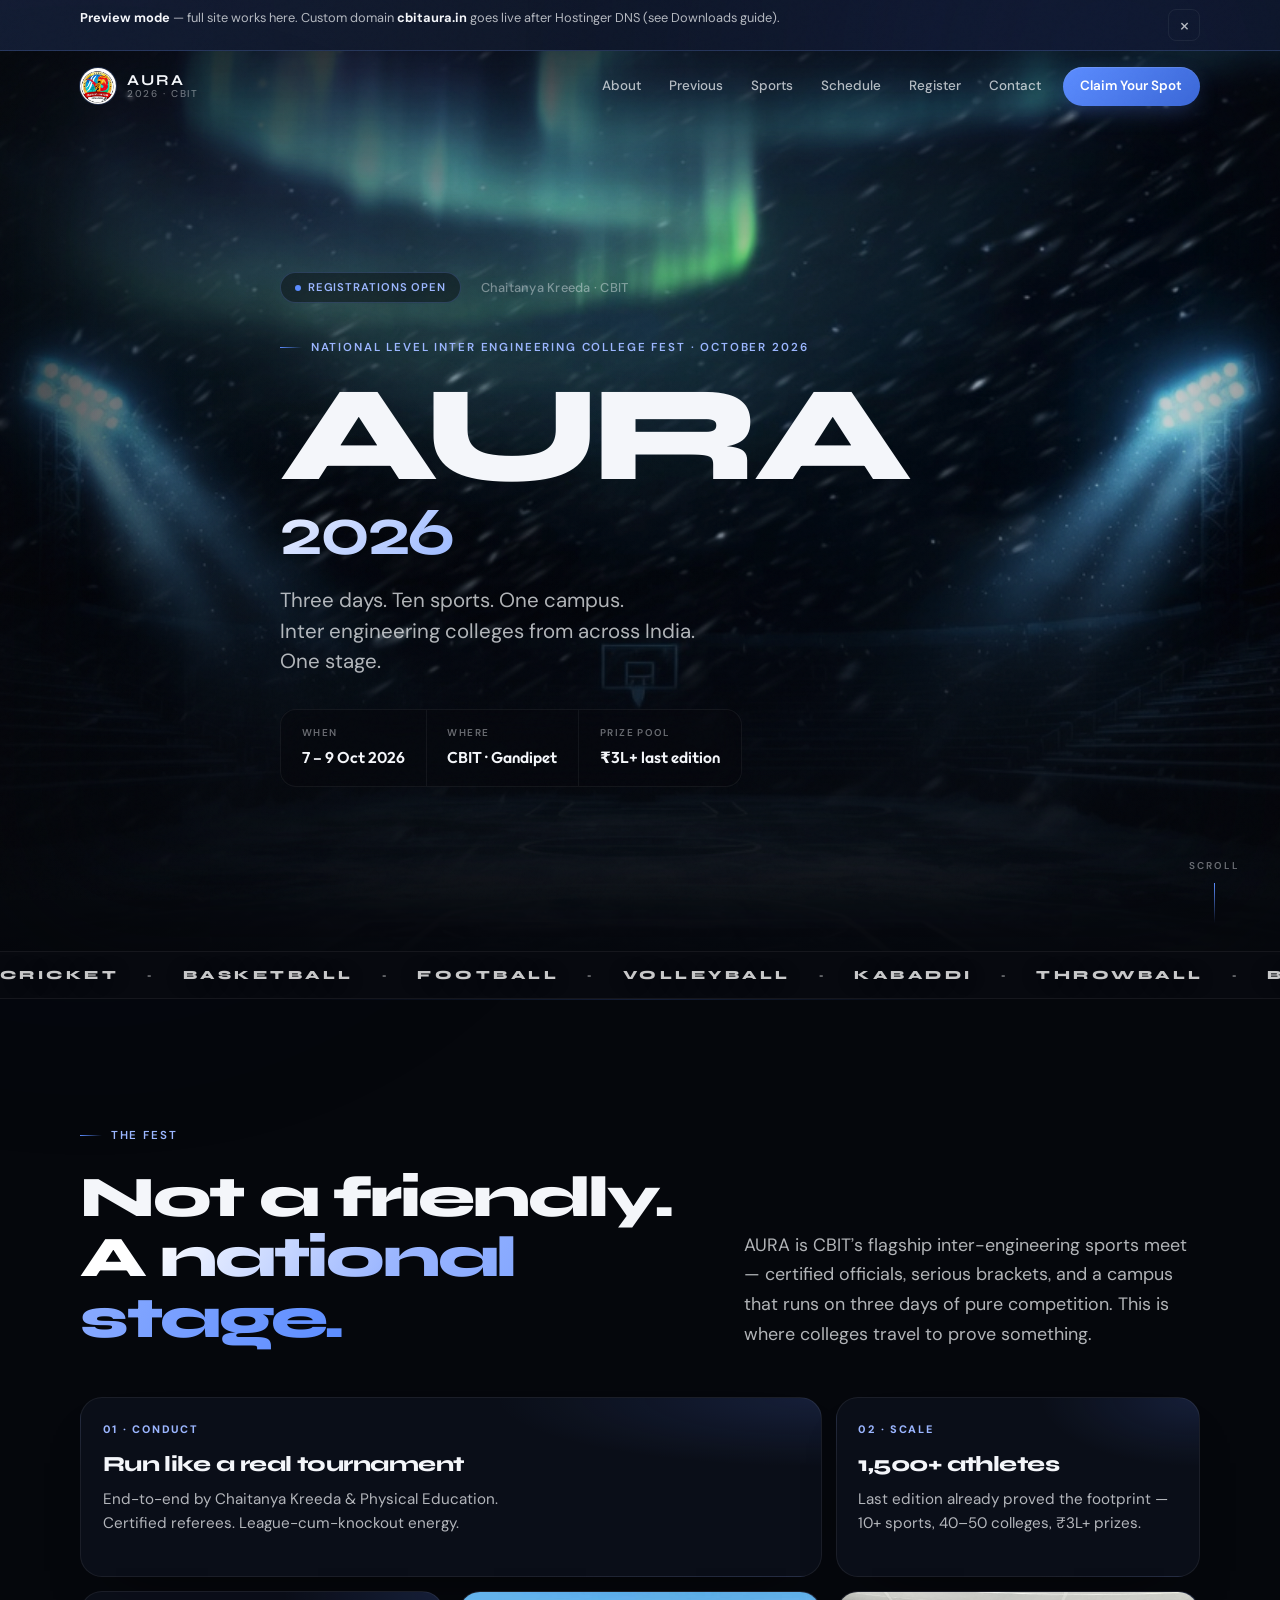
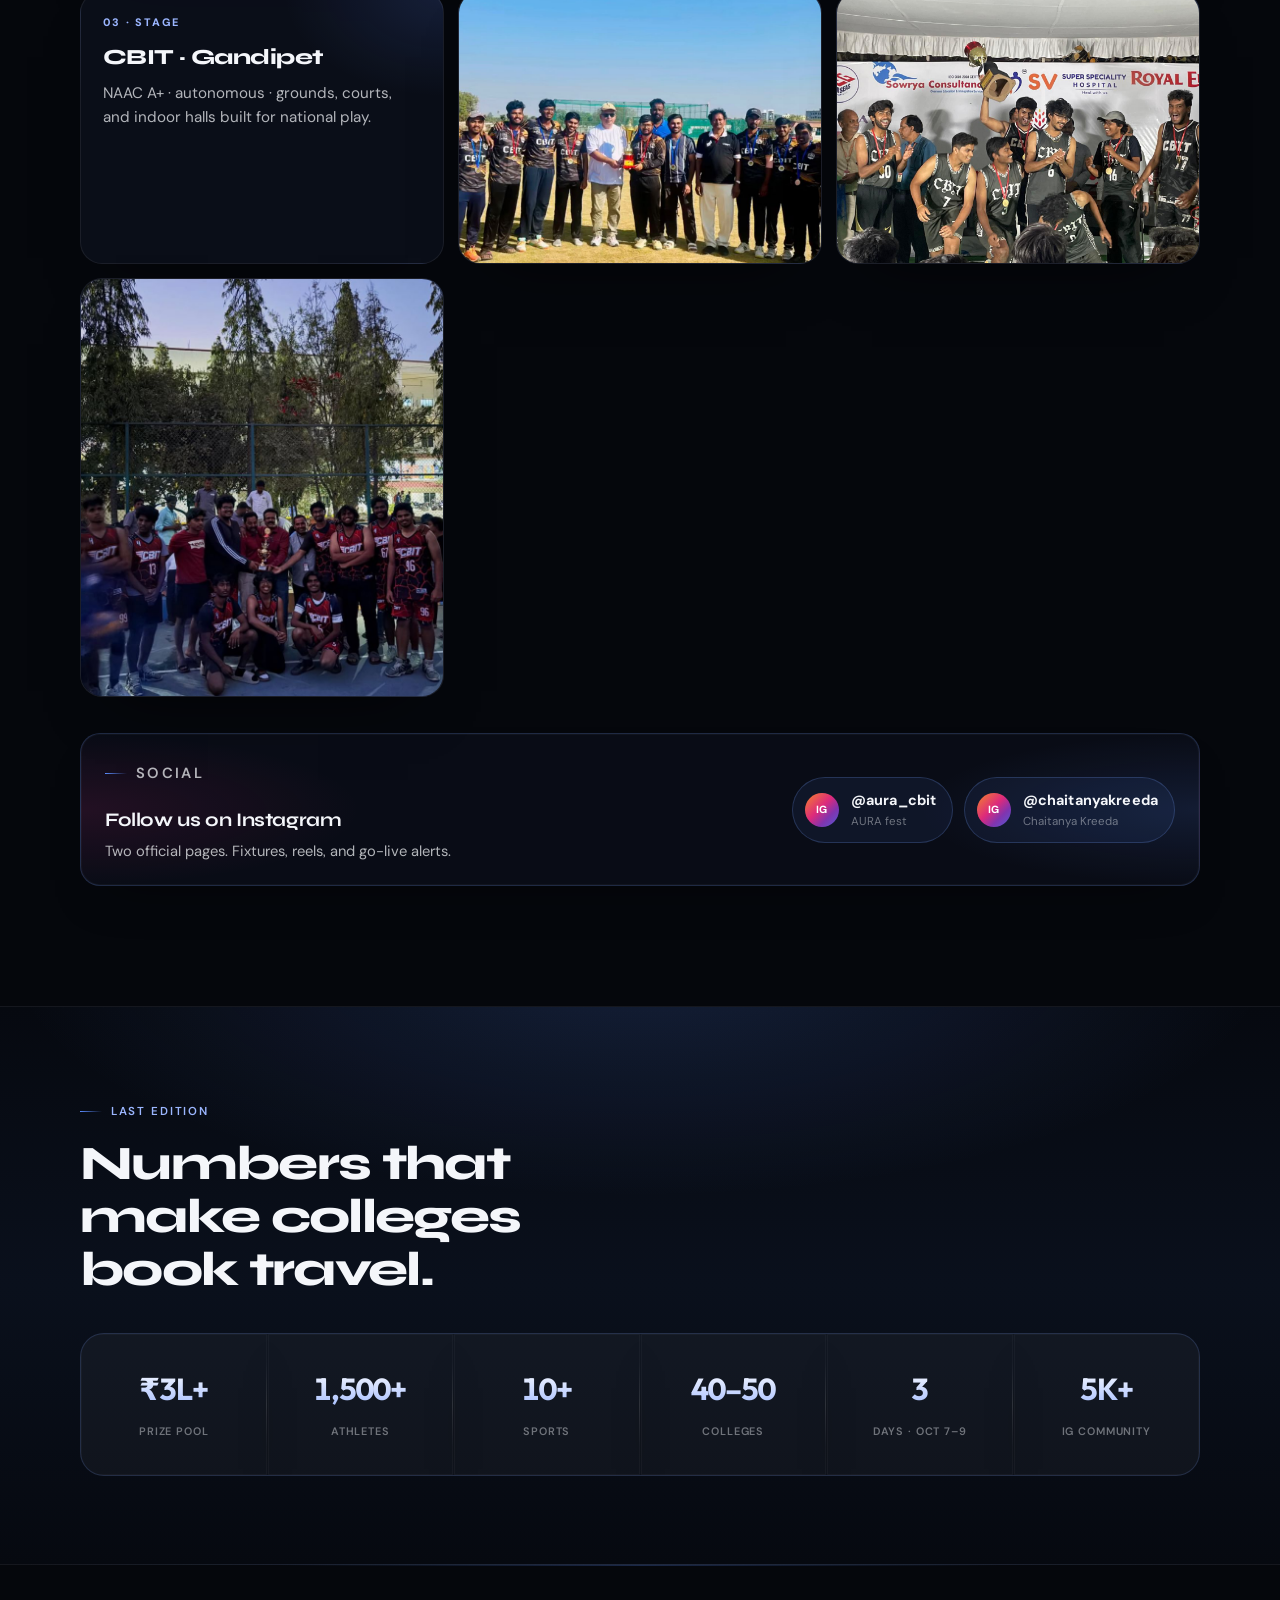
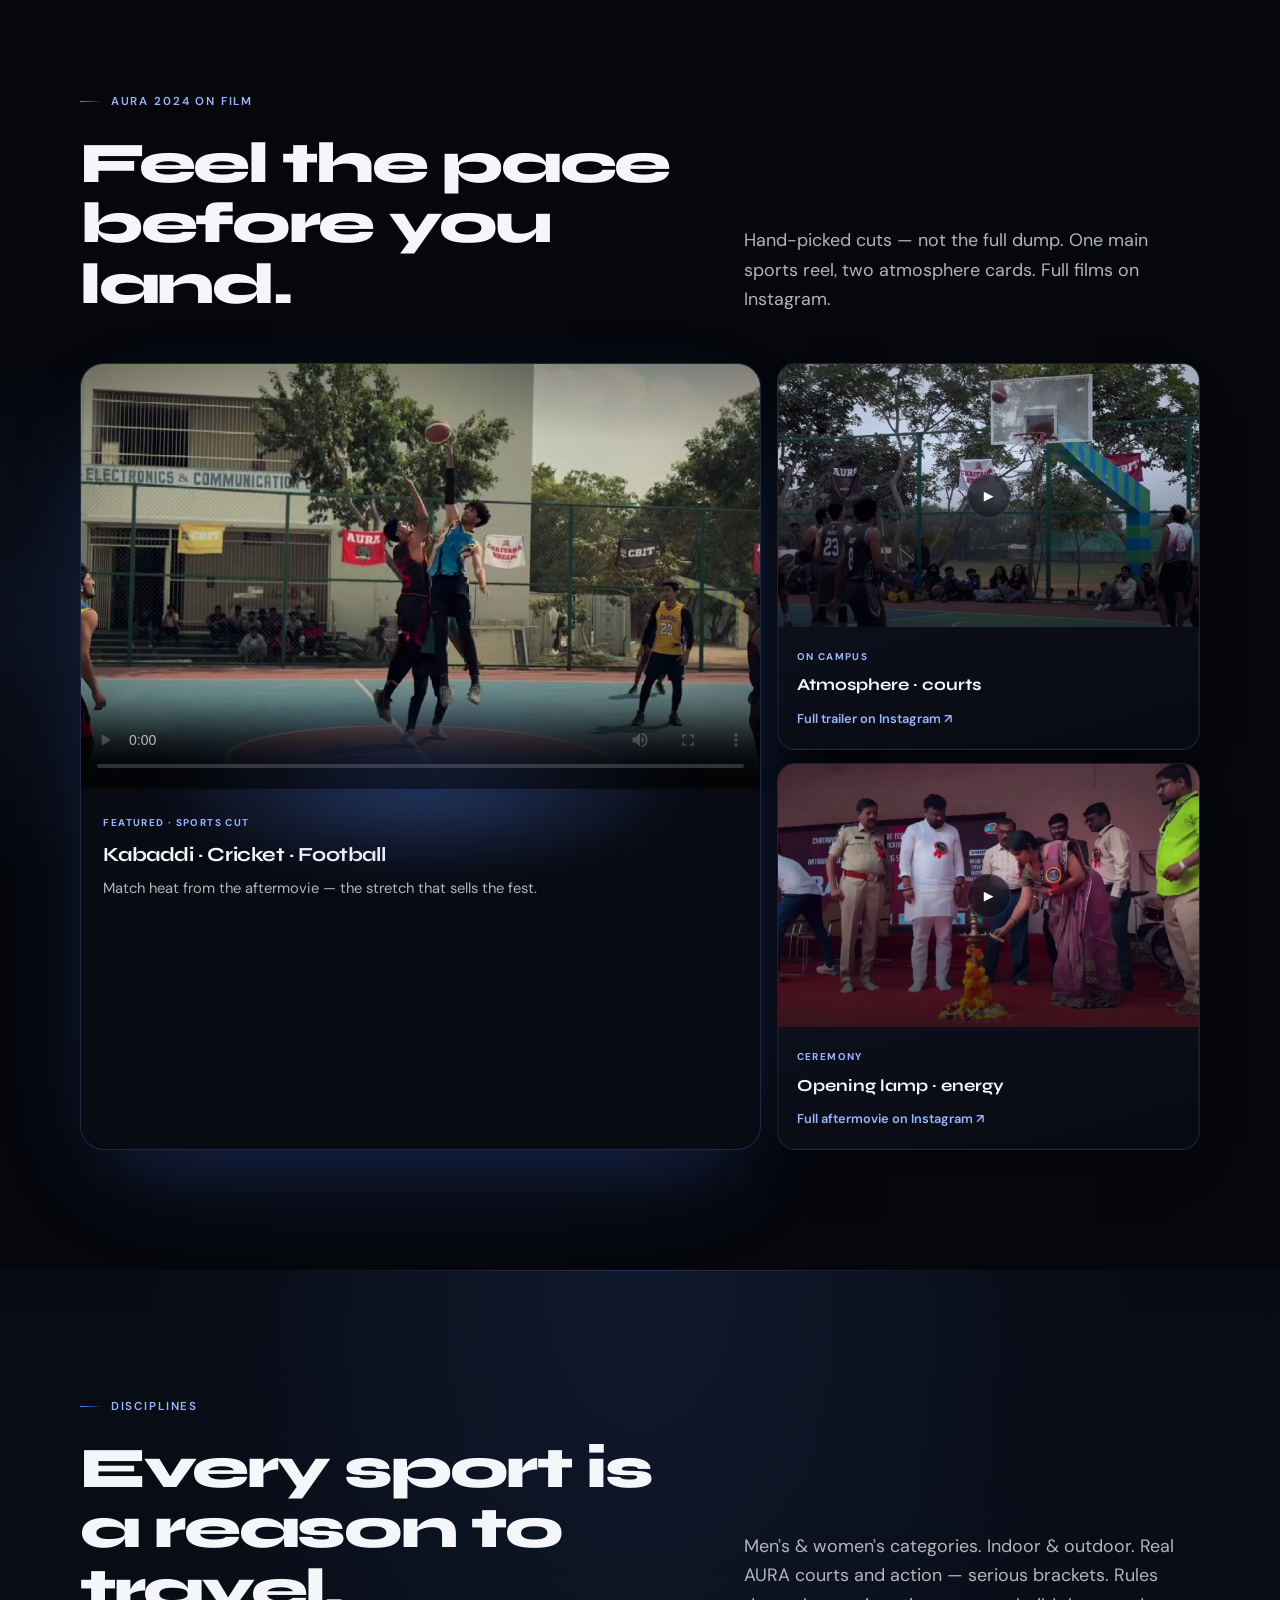
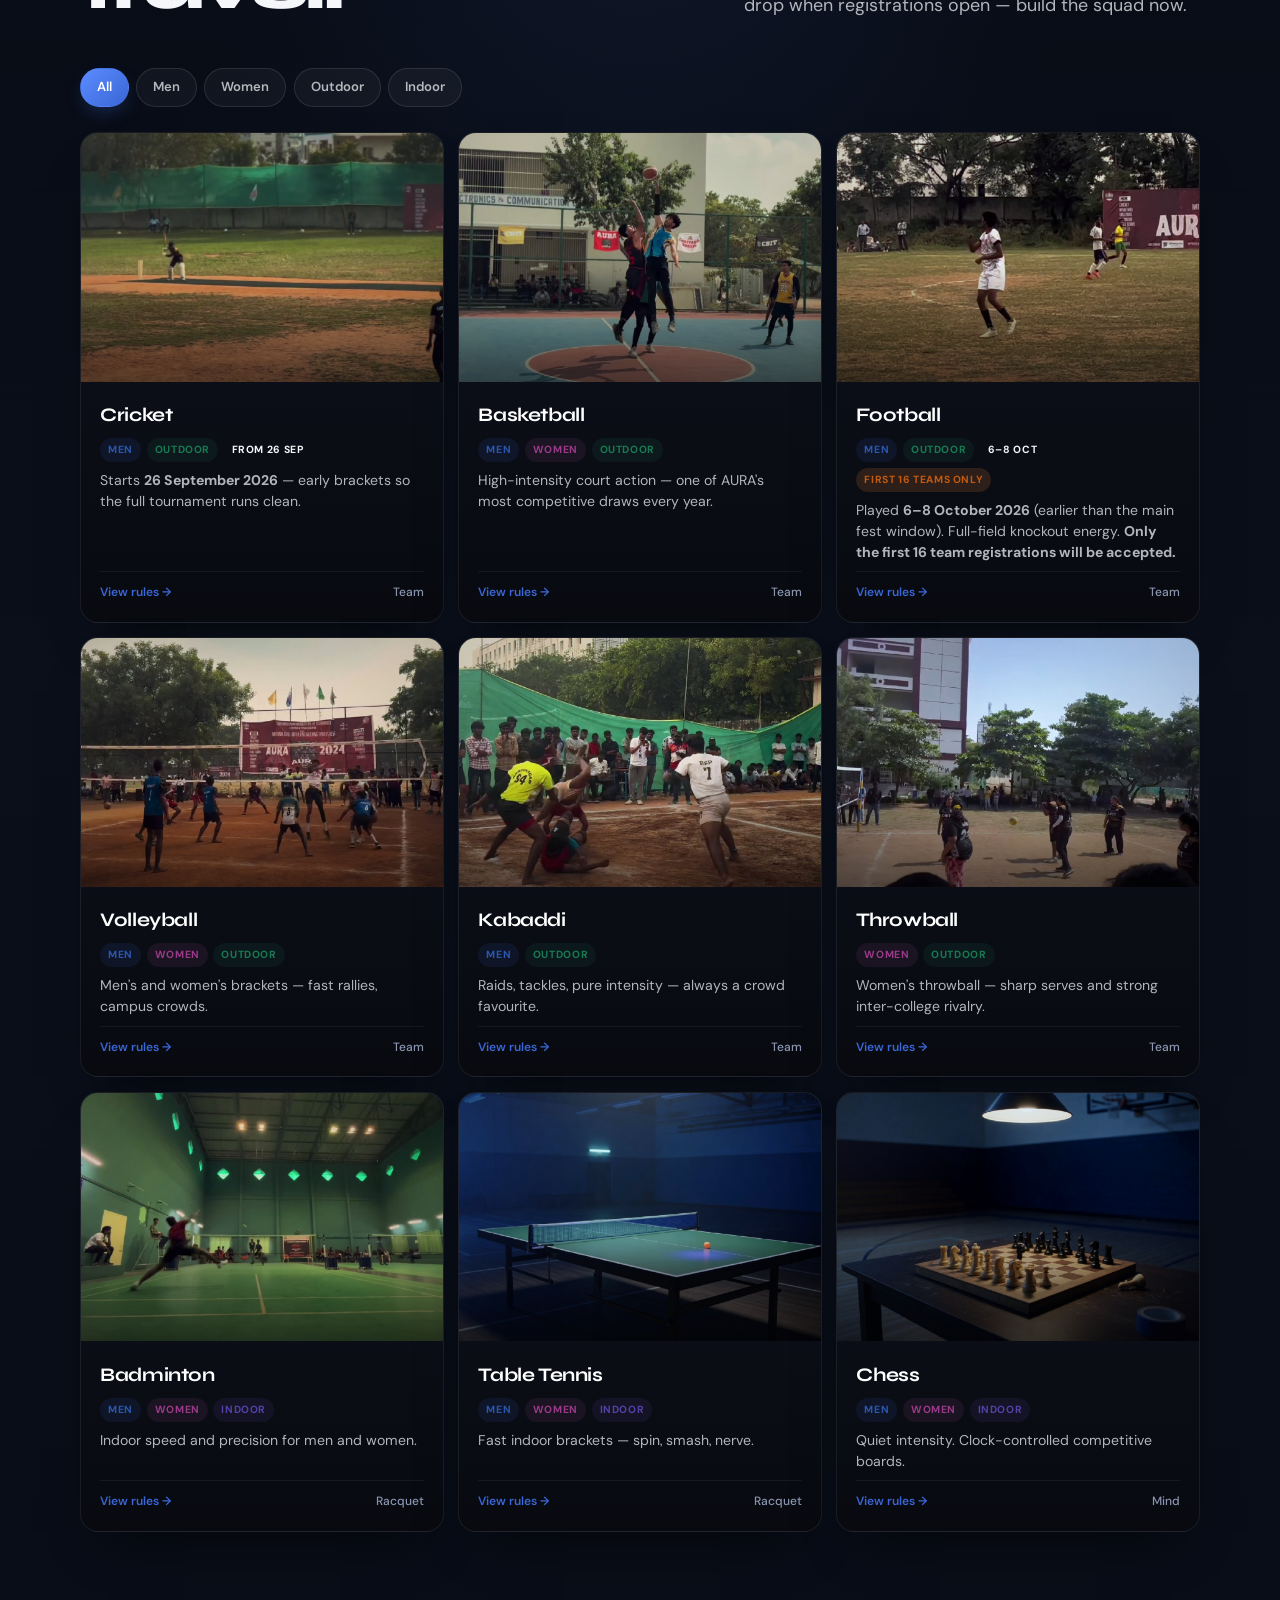
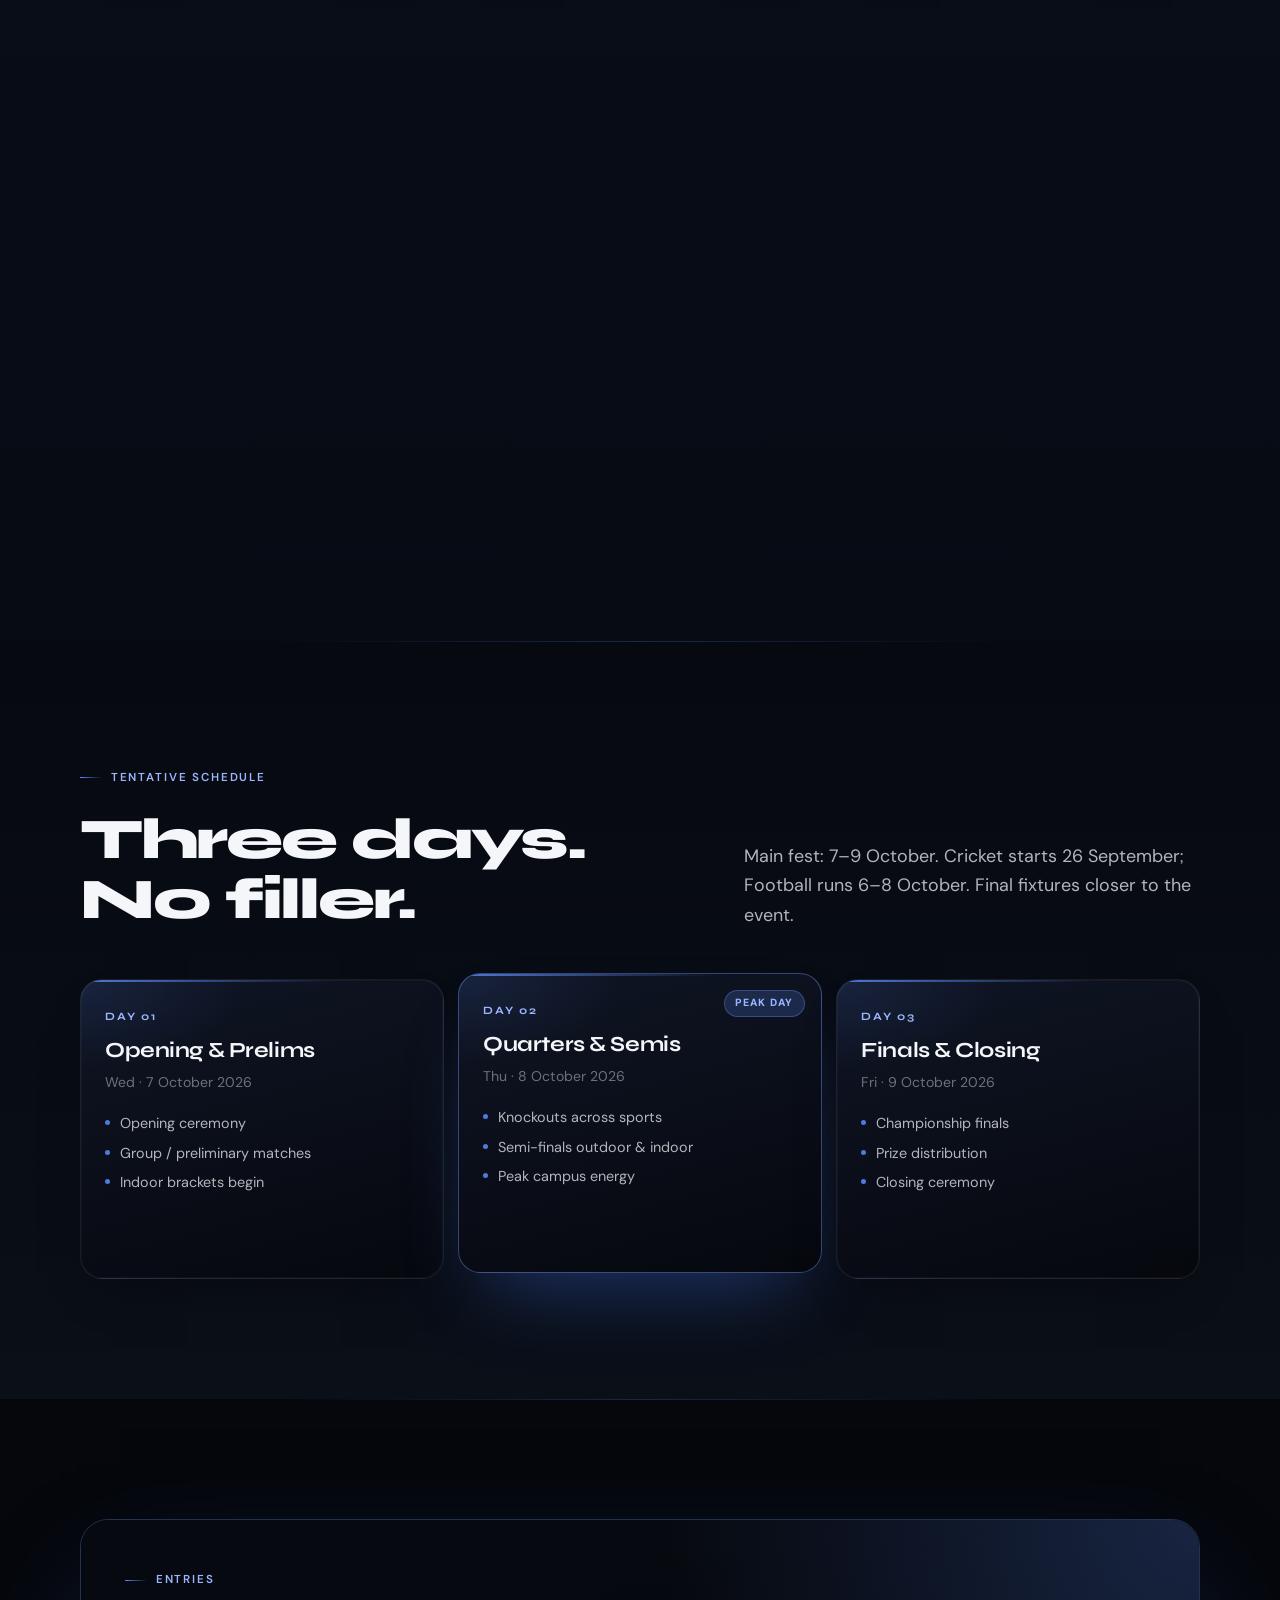
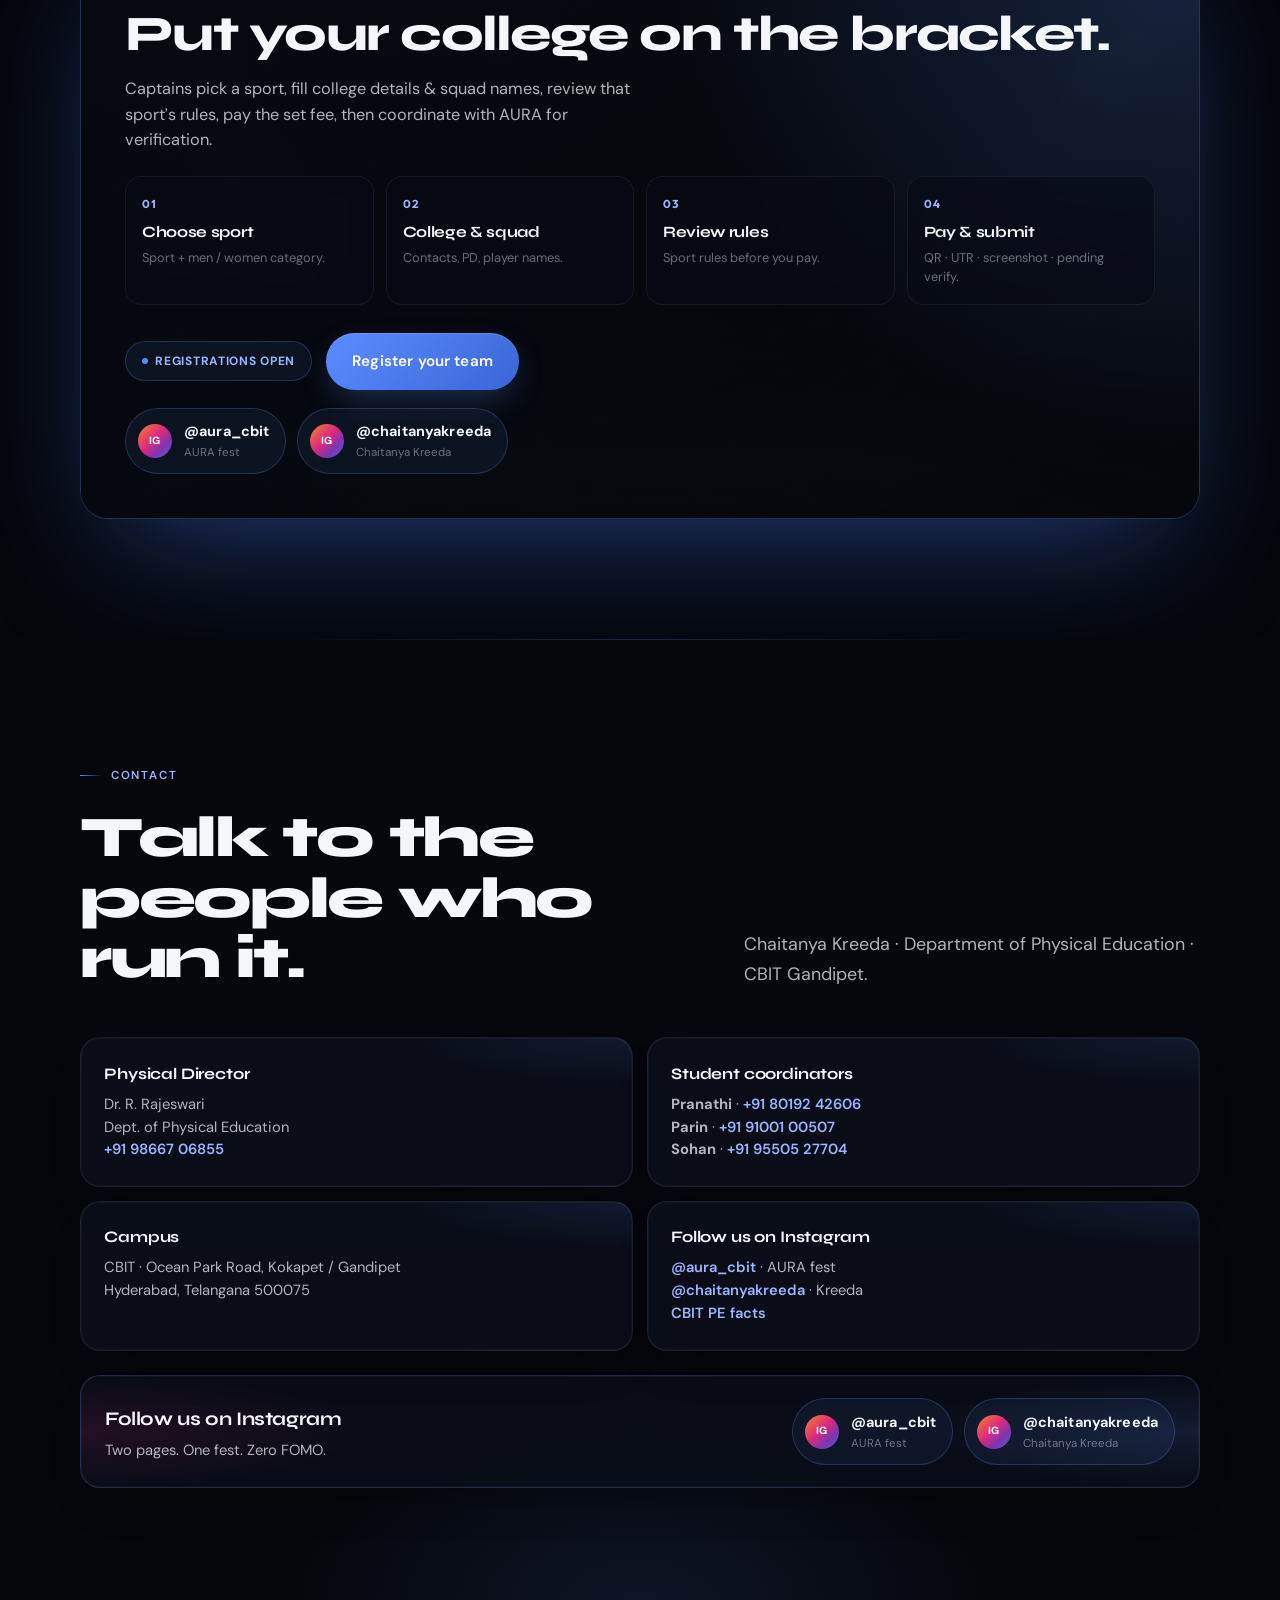
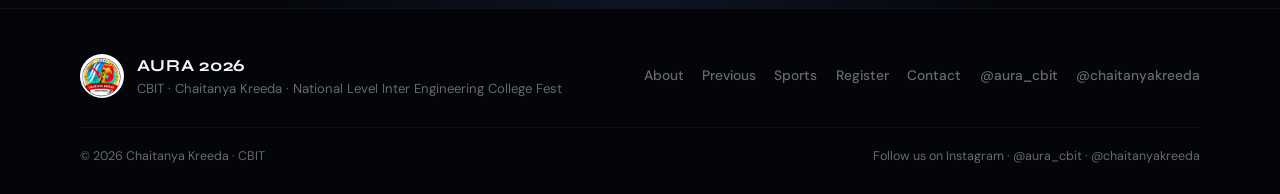
==== index.html @ 8c7bbc26 "Swap coordinator contact and raise Football cap to 16 teams. Replace Aashay with Pranathi (80192 426" ====
<!DOCTYPE html>
<html lang="en">
  <head>
    <meta charset="UTF-8" />
    <meta name="viewport" content="width=device-width, initial-scale=1, viewport-fit=cover" />
    <title>AURA 2026 · National Level Inter Engineering College Fest</title>
    <meta
      name="description"
      content="AURA 2026 — National Level Inter Engineering College Sports Fest, October 7–9, 2026. Register your college. Organised by Chaitanya Kreeda."
    />
    <meta name="theme-color" content="#05080f" />
    <meta name="mobile-web-app-capable" content="yes" />
    <meta name="apple-mobile-web-app-status-bar-style" content="black-translucent" />
    <meta property="og:title" content="AURA 2026 · National Level Inter Engineering College Fest" />
    <meta property="og:description" content="National level inter engineering college sports fest. Three days. Ten sports. October 7–9, 2026 · CBIT Gandipet." />
    <meta property="og:type" content="website" />
    <meta property="og:url" content="https://cbitaura.in/" />
    <meta property="og:image" content="assets/hero-cinematic.jpg" />
    <link rel="canonical" href="https://cbitaura.in/" />
    <link rel="preconnect" href="https://fonts.googleapis.com" />
    <link rel="preconnect" href="https://fonts.gstatic.com" crossorigin />
    <link
      href="https://fonts.googleapis.com/css2?family=DM+Sans:ital,opsz,wght@0,9..40,400;0,9..40,500;0,9..40,600;0,9..40,700;1,9..40,400&family=Outfit:wght@500;600;700;800&family=Syne:wght@600;700;800&display=swap"
      rel="stylesheet"
    />
    <link rel="stylesheet" href="css/styles.css" />
    <link rel="icon" href="assets/logo-kreeda.png" type="image/png" />
  </head>
  <body>
    <div class="noise" aria-hidden="true"></div>
    <div class="bg-glow bg-glow-1" aria-hidden="true"></div>
    <div class="bg-glow bg-glow-2" aria-hidden="true"></div>

    <!-- Preview banner while custom DNS is pending -->
    <div class="preview-banner" id="preview-banner" role="status">
      <div class="preview-banner-inner">
        <span>
          <strong>Preview mode</strong> — full site works here. Custom domain
          <strong>cbitaura.in</strong> goes live after Hostinger DNS (see Downloads guide).
        </span>
        <button type="button" class="preview-banner-close" id="preview-banner-close" aria-label="Dismiss">×</button>
      </div>
    </div>

    <!-- NAV -->
    <header class="nav" id="top">
      <div class="nav-inner">
        <a class="brand" href="#top">
          <img src="assets/logo-kreeda.png" alt="Chaitanya Kreeda" width="36" height="36" />
          <span class="brand-text">
            <strong>AURA</strong>
            <span>2026 · CBIT</span>
          </span>
        </a>
        <button class="nav-toggle" type="button" aria-label="Open menu" aria-expanded="false">
          <span></span><span></span><span></span>
        </button>
        <nav class="nav-links" aria-label="Primary">
          <a href="#about">About</a>
          <a href="#editions">Previous</a>
          <a href="#sports">Sports</a>
          <a href="#schedule">Schedule</a>
          <a href="#register">Register</a>
          <a href="#contact">Contact</a>
          <a class="nav-cta" href="#register">Claim Your Spot</a>
        </nav>
      </div>
    </header>

    <!-- HERO — cinematic full-bleed -->
    <section class="hero-cinematic">
      <div class="hero-bg">
        <img src="assets/hero-cinematic.jpg" alt="" class="hero-bg-img" fetchpriority="high" />
        <video
          class="hero-bg-video is-on"
          id="hero-bg-video"
          muted
          loop
          playsinline
          webkit-playsinline
          autoplay
          preload="auto"
          poster="assets/hero-cinematic.jpg"
          src="assets/videos/snip-hero.mp4"
        ></video>
        <div class="hero-bg-shade"></div>
        <div class="hero-bg-vignette"></div>
      </div>

      <div class="hero-content container">
        <div class="hero-top-row reveal">
          <span class="live-pill"><span class="dot"></span> Registrations open</span>
          <span class="hero-host">Chaitanya Kreeda · CBIT</span>
        </div>

        <p class="eyebrow hero-eye reveal">National Level Inter Engineering College Fest · October 2026</p>
        <h1 class="hero-title reveal">
          <span class="hero-title-line">AURA</span>
          <span class="hero-title-year">2026</span>
        </h1>
        <p class="hero-tagline reveal">
          Three days. Ten sports. One campus.<br />
          Inter engineering colleges from across India. One stage.
        </p>

        <div class="hero-meta reveal">
          <div class="meta-block">
            <span class="meta-label">When</span>
            <strong>7 – 9 Oct 2026</strong>
          </div>
          <div class="meta-divider"></div>
          <div class="meta-block">
            <span class="meta-label">Where</span>
            <strong>CBIT · Gandipet</strong>
          </div>
          <div class="meta-divider"></div>
          <div class="meta-block">
            <span class="meta-label">Prize pool</span>
            <strong>₹3L+ last edition</strong>
          </div>
        </div>

        <div class="hero-actions reveal">
          <a class="btn btn-primary btn-lg" href="register.html">
            Register your team
            <span class="btn-shine" aria-hidden="true"></span>
          </a>
          <a class="btn btn-ghost btn-lg" href="#editions">Watch last edition</a>
        </div>
      </div>

      <div class="hero-scroll" aria-hidden="true">
        <span>Scroll</span>
        <div class="scroll-line"></div>
      </div>
    </section>

    <!-- MARQUEE -->
    <div class="marquee" aria-hidden="true">
      <div class="marquee-track">
        <span>CRICKET</span><span>·</span>
        <span>BASKETBALL</span><span>·</span>
        <span>FOOTBALL</span><span>·</span>
        <span>VOLLEYBALL</span><span>·</span>
        <span>KABADDI</span><span>·</span>
        <span>THROWBALL</span><span>·</span>
        <span>BADMINTON</span><span>·</span>
        <span>TABLE TENNIS</span><span>·</span>
        <span>CHESS</span><span>·</span>
        <span>CARROMS</span><span>·</span>
        <span>CRICKET</span><span>·</span>
        <span>BASKETBALL</span><span>·</span>
        <span>FOOTBALL</span><span>·</span>
        <span>VOLLEYBALL</span><span>·</span>
        <span>KABADDI</span><span>·</span>
        <span>THROWBALL</span><span>·</span>
        <span>BADMINTON</span><span>·</span>
        <span>TABLE TENNIS</span><span>·</span>
        <span>CHESS</span><span>·</span>
        <span>CARROMS</span><span>·</span>
      </div>
    </div>

    <!-- ABOUT -->
    <section class="section sec-about" id="about">
      <div class="container">
        <div class="split-headline reveal">
          <div>
            <p class="eyebrow">The fest</p>
            <h2>Not a friendly.<br /><span class="text-glow">A national stage.</span></h2>
          </div>
          <p class="lead wide">
            AURA is CBIT’s flagship inter-engineering sports meet — certified officials,
            serious brackets, and a campus that runs on three days of pure competition.
            This is where colleges travel to prove something.
          </p>
        </div>

        <div class="bento reveal">
          <article class="bento-card bento-lg">
            <span class="bento-kicker">01 · Conduct</span>
            <h3>Run like a real tournament</h3>
            <p>End-to-end by Chaitanya Kreeda &amp; Physical Education. Certified referees. League-cum-knockout energy.</p>
          </article>
          <article class="bento-card">
            <span class="bento-kicker">02 · Scale</span>
            <h3>1,500+ athletes</h3>
            <p>Last edition already proved the footprint — 10+ sports, 40–50 colleges, ₹3L+ prizes.</p>
          </article>
          <article class="bento-card">
            <span class="bento-kicker">03 · Stage</span>
            <h3>CBIT · Gandipet</h3>
            <p>NAAC A+ · autonomous · grounds, courts, and indoor halls built for national play.</p>
          </article>
          <article class="bento-card bento-media">
            <img src="assets/photo-team.png" alt="AURA teams" />
          </article>
          <article class="bento-card bento-media bento-tall">
            <img src="assets/photo-court.png" alt="CBIT courts" />
          </article>
          <article class="bento-card bento-media">
            <img src="assets/photo-jersey.png" alt="CBIT jersey" />
          </article>
        </div>

        <div class="ig-follow ig-follow-lux reveal">
          <div class="ig-follow-copy">
            <p class="eyebrow">Social</p>
            <h3>Follow us on Instagram</h3>
            <p>Two official pages. Fixtures, reels, and go-live alerts.</p>
          </div>
          <div class="ig-follow-links">
            <a class="ig-chip" href="https://www.instagram.com/aura_cbit/" target="_blank" rel="noopener">
              <span class="ig-chip-mark">IG</span>
              <span><strong>@aura_cbit</strong><em>AURA fest</em></span>
            </a>
            <a class="ig-chip" href="https://www.instagram.com/chaitanyakreeda/" target="_blank" rel="noopener">
              <span class="ig-chip-mark">IG</span>
              <span><strong>@chaitanyakreeda</strong><em>Chaitanya Kreeda</em></span>
            </a>
          </div>
        </div>
      </div>
    </section>

    <!-- STATS -->
    <section class="stats-band stats-lux" id="scale">
      <div class="container">
        <div class="stats-band-head reveal">
          <p class="eyebrow">Last edition</p>
          <h2>Numbers that make colleges book travel.</h2>
        </div>
        <div class="stats-row stats-row-lux">
          <div class="stat-xl reveal"><span class="stat-xl-num">₹3L+</span><span class="stat-xl-label">Prize pool</span></div>
          <div class="stat-xl reveal"><span class="stat-xl-num">1,500+</span><span class="stat-xl-label">Athletes</span></div>
          <div class="stat-xl reveal"><span class="stat-xl-num">10+</span><span class="stat-xl-label">Sports</span></div>
          <div class="stat-xl reveal"><span class="stat-xl-num">40–50</span><span class="stat-xl-label">Colleges</span></div>
          <div class="stat-xl reveal"><span class="stat-xl-num">3</span><span class="stat-xl-label">Days · Oct 7–9</span></div>
          <div class="stat-xl reveal"><span class="stat-xl-num">5K+</span><span class="stat-xl-label">IG community</span></div>
        </div>
      </div>
    </section>

    <!-- FILM -->
    <section class="section editions sec-film" id="editions">
      <div class="container">
        <div class="split-headline reveal">
          <div>
            <p class="eyebrow">AURA 2024 on film</p>
            <h2>Feel the pace before you land.</h2>
          </div>
          <p class="lead wide">Hand-picked cuts — not the full dump. One main sports reel, two atmosphere cards. Full films on Instagram.</p>
        </div>

        <div class="film-layout film-lux reveal">
          <article class="film-feature">
            <div class="film-feature-player">
              <video id="feature-sports" controls playsinline preload="metadata" poster="assets/sports/basketball.jpg" src="assets/videos/snip-feature-sports.mp4"></video>
              <div class="film-glow" aria-hidden="true"></div>
            </div>
            <div class="film-feature-meta">
              <span class="film-label">Featured · sports cut</span>
              <h3>Kabaddi · Cricket · Football</h3>
              <p>Match heat from the aftermovie — the stretch that sells the fest.</p>
            </div>
          </article>
          <div class="film-side">
            <a class="film-side-card" href="https://www.instagram.com/p/DCQMqO0yj9p/" target="_blank" rel="noopener">
              <div class="film-side-media">
                <img
                  class="film-thumb"
                  src="assets/film-thumb-atmosphere.jpg?v=2"
                  alt="AURA atmosphere — courts and grounds"
                  width="1280"
                  height="800"
                  loading="lazy"
                  decoding="async"
                />
                <video
                  muted
                  loop
                  playsinline
                  preload="none"
                  data-src="assets/videos/snip-trailer-atmosphere.mp4"
                  poster="assets/film-thumb-atmosphere.jpg?v=2"
                ></video>
                <span class="watch-play" aria-hidden="true">▶</span>
              </div>
              <div class="film-side-body">
                <span class="film-label">On campus</span>
                <strong>Atmosphere · courts</strong>
                <span class="watch-link">Full trailer on Instagram ↗</span>
              </div>
            </a>
            <a class="film-side-card" href="https://www.instagram.com/p/DFtXXlkTIQN/" target="_blank" rel="noopener">
              <div class="film-side-media">
                <img
                  class="film-thumb"
                  src="assets/film-thumb-opening.jpg?v=2"
                  alt="AURA opening ceremony"
                  width="1280"
                  height="800"
                  loading="lazy"
                  decoding="async"
                />
                <video
                  muted
                  loop
                  playsinline
                  preload="none"
                  data-src="assets/videos/snip-closing-aura.mp4"
                  poster="assets/film-thumb-opening.jpg?v=2"
                ></video>
                <span class="watch-play" aria-hidden="true">▶</span>
              </div>
              <div class="film-side-body">
                <span class="film-label">Ceremony</span>
                <strong>Opening lamp · energy</strong>
                <span class="watch-link">Full aftermovie on Instagram ↗</span>
              </div>
            </a>
          </div>
        </div>
      </div>
    </section>

    <!-- SPORTS -->
    <section class="section sec-sports" id="sports">
      <div class="container">
        <div class="split-headline reveal">
          <div>
            <p class="eyebrow">Disciplines</p>
            <h2>Every sport is a reason to travel.</h2>
          </div>
          <p class="lead wide">
            Men’s &amp; women’s categories. Indoor &amp; outdoor. Real AURA courts and action —
            serious brackets. Rules drop when registrations open — build the squad now.
          </p>
        </div>

        <div class="filters filters-lux reveal" role="tablist" aria-label="Filter sports">
          <button class="filter-btn active" type="button" data-filter="all">All</button>
          <button class="filter-btn" type="button" data-filter="men">Men</button>
          <button class="filter-btn" type="button" data-filter="women">Women</button>
          <button class="filter-btn" type="button" data-filter="outdoor">Outdoor</button>
          <button class="filter-btn" type="button" data-filter="indoor">Indoor</button>
        </div>

        <div class="sports-grid sports-lux">
          <article class="sport-card sport-card-lux reveal" data-tags="men outdoor">
            <div class="sport-media">
              <img src="assets/sports/cricket.jpg?v=2" alt="Cricket" />
              <video muted loop playsinline preload="none" data-src="assets/videos/sport-cricket.mp4"></video>
              <div class="sport-shine" aria-hidden="true"></div>
            </div>
            <div class="sport-body">
              <h3>Cricket</h3>
              <div class="sport-tags"><span class="tag tag-men">Men</span><span class="tag tag-outdoor">Outdoor</span><span class="tag">From 26 Sep</span></div>
              <p>Starts <strong>26 September 2026</strong> — early brackets so the full tournament runs clean.</p>
              <div class="sport-foot">
                <a class="soon" href="rules.html?sport=cricket" style="text-decoration:none">View rules →</a>
                <span class="type">Team</span>
              </div>
            </div>
          </article>
          <article class="sport-card sport-card-lux reveal" data-tags="men women outdoor">
            <div class="sport-media">
              <img src="assets/sports/basketball.jpg?v=2" alt="Basketball" />
              <video muted loop playsinline preload="none" data-src="assets/videos/sport-basketball.mp4"></video>
              <div class="sport-shine" aria-hidden="true"></div>
            </div>
            <div class="sport-body">
              <h3>Basketball</h3>
              <div class="sport-tags"><span class="tag tag-men">Men</span><span class="tag tag-women">Women</span><span class="tag tag-outdoor">Outdoor</span></div>
              <p>High-intensity court action — one of AURA’s most competitive draws every year.</p>
              <div class="sport-foot">
                <a class="soon" href="rules.html?sport=basketball" style="text-decoration:none">View rules →</a>
                <span class="type">Team</span>
              </div>
            </div>
          </article>
          <article class="sport-card sport-card-lux reveal" data-tags="men outdoor">
            <div class="sport-media">
              <img src="assets/sports/football.jpg?v=2" alt="Football" />
              <video muted loop playsinline preload="none" data-src="assets/videos/sport-football.mp4"></video>
              <div class="sport-shine" aria-hidden="true"></div>
            </div>
            <div class="sport-body">
              <h3>Football</h3>
              <div class="sport-tags"><span class="tag tag-men">Men</span><span class="tag tag-outdoor">Outdoor</span><span class="tag">6–8 Oct</span><span class="tag tag-limited">First 16 teams only</span></div>
              <p>Played <strong>6–8 October 2026</strong> (earlier than the main fest window). Full-field knockout energy. <strong>Only the first 16 team registrations will be accepted.</strong></p>
              <div class="sport-foot">
                <a class="soon" href="rules.html?sport=football" style="text-decoration:none">View rules →</a>
                <span class="type">Team</span>
              </div>
            </div>
          </article>
          <article class="sport-card sport-card-lux reveal" data-tags="men women outdoor">
            <div class="sport-media">
              <img src="assets/sports/volleyball.jpg?v=2" alt="Volleyball" />
              <video muted loop playsinline preload="none" data-src="assets/videos/sport-volleyball.mp4"></video>
              <div class="sport-shine" aria-hidden="true"></div>
            </div>
            <div class="sport-body">
              <h3>Volleyball</h3>
              <div class="sport-tags"><span class="tag tag-men">Men</span><span class="tag tag-women">Women</span><span class="tag tag-outdoor">Outdoor</span></div>
              <p>Men’s and women’s brackets — fast rallies, campus crowds.</p>
              <div class="sport-foot">
                <a class="soon" href="rules.html?sport=volleyball" style="text-decoration:none">View rules →</a>
                <span class="type">Team</span>
              </div>
            </div>
          </article>
          <article class="sport-card sport-card-lux reveal" data-tags="men outdoor">
            <div class="sport-media">
              <img src="assets/sports/kabaddi.jpg?v=2" alt="Kabaddi" />
              <video muted loop playsinline preload="none" data-src="assets/videos/sport-kabaddi.mp4"></video>
              <div class="sport-shine" aria-hidden="true"></div>
            </div>
            <div class="sport-body">
              <h3>Kabaddi</h3>
              <div class="sport-tags"><span class="tag tag-men">Men</span><span class="tag tag-outdoor">Outdoor</span></div>
              <p>Raids, tackles, pure intensity — always a crowd favourite.</p>
              <div class="sport-foot">
                <a class="soon" href="rules.html?sport=kabaddi" style="text-decoration:none">View rules →</a>
                <span class="type">Team</span>
              </div>
            </div>
          </article>
          <article class="sport-card sport-card-lux reveal" data-tags="women outdoor">
            <div class="sport-media">
              <img src="assets/sports/throwball.jpg?v=2" alt="Throwball" />
              <div class="sport-shine" aria-hidden="true"></div>
            </div>
            <div class="sport-body">
              <h3>Throwball</h3>
              <div class="sport-tags"><span class="tag tag-women">Women</span><span class="tag tag-outdoor">Outdoor</span></div>
              <p>Women’s throwball — sharp serves and strong inter-college rivalry.</p>
              <div class="sport-foot">
                <a class="soon" href="rules.html?sport=throwball" style="text-decoration:none">View rules →</a>
                <span class="type">Team</span>
              </div>
            </div>
          </article>
          <article class="sport-card sport-card-lux reveal" data-tags="men women indoor">
            <div class="sport-media">
              <img src="assets/sports/badminton.jpg?v=2" alt="Badminton" />
              <video muted loop playsinline preload="none" data-src="assets/videos/sport-badminton.mp4"></video>
              <div class="sport-shine" aria-hidden="true"></div>
            </div>
            <div class="sport-body">
              <h3>Badminton</h3>
              <div class="sport-tags"><span class="tag tag-men">Men</span><span class="tag tag-women">Women</span><span class="tag tag-indoor">Indoor</span></div>
              <p>Indoor speed and precision for men and women.</p>
              <div class="sport-foot">
                <a class="soon" href="rules.html?sport=badminton" style="text-decoration:none">View rules →</a>
                <span class="type">Racquet</span>
              </div>
            </div>
          </article>
          <article class="sport-card sport-card-lux reveal" data-tags="men women indoor">
            <div class="sport-media">
              <img src="assets/sports/table-tennis.jpg?v=3" alt="Table Tennis" />
              <div class="sport-shine" aria-hidden="true"></div>
            </div>
            <div class="sport-body">
              <h3>Table Tennis</h3>
              <div class="sport-tags"><span class="tag tag-men">Men</span><span class="tag tag-women">Women</span><span class="tag tag-indoor">Indoor</span></div>
              <p>Fast indoor brackets — spin, smash, nerve.</p>
              <div class="sport-foot">
                <a class="soon" href="rules.html?sport=table-tennis" style="text-decoration:none">View rules →</a>
                <span class="type">Racquet</span>
              </div>
            </div>
          </article>
          <article class="sport-card sport-card-lux reveal" data-tags="men women indoor">
            <div class="sport-media">
              <img src="assets/sports/chess.jpg?v=3" alt="Chess" />
              <div class="sport-shine" aria-hidden="true"></div>
            </div>
            <div class="sport-body">
              <h3>Chess</h3>
              <div class="sport-tags"><span class="tag tag-men">Men</span><span class="tag tag-women">Women</span><span class="tag tag-indoor">Indoor</span></div>
              <p>Quiet intensity. Clock-controlled competitive boards.</p>
              <div class="sport-foot">
                <a class="soon" href="rules.html?sport=chess" style="text-decoration:none">View rules →</a>
                <span class="type">Mind</span>
              </div>
            </div>
          </article>
          <article class="sport-card sport-card-lux reveal" data-tags="men women indoor">
            <div class="sport-media">
              <img src="assets/sports/carroms.jpg?v=2" alt="Carroms" />
              <div class="sport-shine" aria-hidden="true"></div>
            </div>
            <div class="sport-body">
              <h3>Carroms</h3>
              <div class="sport-tags"><span class="tag tag-men">Men</span><span class="tag tag-women">Women</span><span class="tag tag-indoor">Indoor</span></div>
              <p>Board craftsmanship — clean strikes, clean finishes.</p>
              <div class="sport-foot">
                <a class="soon" href="rules.html?sport=carroms" style="text-decoration:none">View rules →</a>
                <span class="type">Board</span>
              </div>
            </div>
          </article>
        </div>

        <div class="sports-cta reveal">
          <div>
            <h3>See a sport. Build a squad.</h3>
            <p>When entries open, the registration flow is already waiting.</p>
          </div>
          <a class="btn btn-primary btn-lg" href="register.html">Preview registration →</a>
        </div>
      </div>
    </section>

    <!-- SCHEDULE -->
    <section class="section sec-schedule" id="schedule">
      <div class="container">
        <div class="split-headline reveal">
          <div>
            <p class="eyebrow">Tentative schedule</p>
            <h2>Three days. No filler.</h2>
          </div>
          <p class="lead wide">Main fest: 7–9 October. Cricket starts 26 September; Football runs 6–8 October. Final fixtures closer to the event.</p>
        </div>
        <div class="schedule-grid schedule-lux">
          <article class="day-card reveal">
            <div class="day-num">Day 01</div>
            <h3>Opening &amp; Prelims</h3>
            <p class="date">Wed · 7 October 2026</p>
            <ul>
              <li>Opening ceremony</li>
              <li>Group / preliminary matches</li>
              <li>Indoor brackets begin</li>
            </ul>
          </article>
          <article class="day-card featured reveal">
            <div class="day-ribbon">Peak day</div>
            <div class="day-num">Day 02</div>
            <h3>Quarters &amp; Semis</h3>
            <p class="date">Thu · 8 October 2026</p>
            <ul>
              <li>Knockouts across sports</li>
              <li>Semi-finals outdoor &amp; indoor</li>
              <li>Peak campus energy</li>
            </ul>
          </article>
          <article class="day-card reveal">
            <div class="day-num">Day 03</div>
            <h3>Finals &amp; Closing</h3>
            <p class="date">Fri · 9 October 2026</p>
            <ul>
              <li>Championship finals</li>
              <li>Prize distribution</li>
              <li>Closing ceremony</li>
            </ul>
          </article>
        </div>
      </div>
    </section>

    <!-- REGISTER -->
    <section class="section sec-register" id="register">
      <div class="container">
        <div class="register-cinema register-lux reveal">
          <div class="register-cinema-bg" aria-hidden="true">
            <img src="assets/hero-cinematic.jpg" alt="" />
          </div>
          <div class="register-cinema-content">
            <p class="eyebrow">Entries</p>
            <h2>Put your college on the bracket.</h2>
            <p class="reg-lead">
              Captains pick a sport, fill college details &amp; squad names, review that sport’s rules,
              pay the set fee, then coordinate with AURA for verification.
            </p>
            <div class="reg-path">
              <div class="reg-path-step"><div class="n">01</div><h4>Choose sport</h4><p>Sport + men / women category.</p></div>
              <div class="reg-path-step"><div class="n">02</div><h4>College &amp; squad</h4><p>Contacts, PD, player names.</p></div>
              <div class="reg-path-step"><div class="n">03</div><h4>Review rules</h4><p>Sport rules before you pay.</p></div>
              <div class="reg-path-step"><div class="n">04</div><h4>Pay &amp; submit</h4><p>QR · UTR · screenshot · pending verify.</p></div>
            </div>
            <div class="reg-cta-row">
              <span class="badge-soon"><span class="dot"></span> Registrations open</span>
              <a class="btn btn-primary btn-lg" href="register.html">Register your team</a>
            </div>
            <div class="ig-follow-links reg-ig">
              <a class="ig-chip" href="https://www.instagram.com/aura_cbit/" target="_blank" rel="noopener">
                <span class="ig-chip-mark">IG</span>
                <span><strong>@aura_cbit</strong><em>AURA fest</em></span>
              </a>
              <a class="ig-chip" href="https://www.instagram.com/chaitanyakreeda/" target="_blank" rel="noopener">
                <span class="ig-chip-mark">IG</span>
                <span><strong>@chaitanyakreeda</strong><em>Chaitanya Kreeda</em></span>
              </a>
            </div>
          </div>
        </div>
      </div>
    </section>

    <!-- CONTACT -->
    <section class="section sec-contact" id="contact">
      <div class="container">
        <div class="split-headline reveal">
          <div>
            <p class="eyebrow">Contact</p>
            <h2>Talk to the people who run it.</h2>
          </div>
          <p class="lead wide">Chaitanya Kreeda · Department of Physical Education · CBIT Gandipet.</p>
        </div>
        <div class="contact-grid contact-lux">
          <article class="contact-card reveal">
            <h3>Physical Director</h3>
            <p>Dr. R. Rajeswari<br />Dept. of Physical Education<br /><a href="tel:+919866706855">+91 98667 06855</a></p>
          </article>
          <article class="contact-card reveal">
            <h3>Student coordinators</h3>
            <p>
              <strong>Pranathi</strong> · <a href="tel:+918019242606">+91 80192 42606</a><br />
              <strong>Parin</strong> · <a href="tel:+919100100507">+91 91001 00507</a><br />
              <strong>Sohan</strong> · <a href="tel:+919550527704">+91 95505 27704</a>
            </p>
          </article>
          <article class="contact-card reveal">
            <h3>Campus</h3>
            <p>CBIT · Ocean Park Road, Kokapet / Gandipet<br />Hyderabad, Telangana 500075</p>
          </article>
          <article class="contact-card reveal">
            <h3>Follow us on Instagram</h3>
            <p>
              <a href="https://www.instagram.com/aura_cbit/" target="_blank" rel="noopener">@aura_cbit</a> · AURA fest<br />
              <a href="https://www.instagram.com/chaitanyakreeda/" target="_blank" rel="noopener">@chaitanyakreeda</a> · Kreeda<br />
              <a href="https://www.cbit.ac.in/academic_post/physical-education-facts-and-figures/" target="_blank" rel="noopener">CBIT PE facts</a>
            </p>
          </article>
        </div>
        <div class="ig-follow ig-follow-lux reveal" style="margin-top: 1.5rem">
          <div class="ig-follow-copy">
            <h3>Follow us on Instagram</h3>
            <p>Two pages. One fest. Zero FOMO.</p>
          </div>
          <div class="ig-follow-links">
            <a class="ig-chip" href="https://www.instagram.com/aura_cbit/" target="_blank" rel="noopener">
              <span class="ig-chip-mark">IG</span>
              <span><strong>@aura_cbit</strong><em>AURA fest</em></span>
            </a>
            <a class="ig-chip" href="https://www.instagram.com/chaitanyakreeda/" target="_blank" rel="noopener">
              <span class="ig-chip-mark">IG</span>
              <span><strong>@chaitanyakreeda</strong><em>Chaitanya Kreeda</em></span>
            </a>
          </div>
        </div>
      </div>
    </section>

    <footer class="footer">
      <div class="container">
        <div class="footer-top">
          <div class="footer-brand">
            <img src="assets/logo-kreeda.png" alt="Chaitanya Kreeda" />
            <div>
              <h3>AURA 2026</h3>
              <p>CBIT · Chaitanya Kreeda · National Level Inter Engineering College Fest</p>
            </div>
          </div>
          <div class="footer-links">
            <a href="#about">About</a>
            <a href="#editions">Previous</a>
            <a href="#sports">Sports</a>
            <a href="#register">Register</a>
            <a href="#contact">Contact</a>
            <a href="https://www.instagram.com/aura_cbit/" target="_blank" rel="noopener">@aura_cbit</a>
            <a href="https://www.instagram.com/chaitanyakreeda/" target="_blank" rel="noopener">@chaitanyakreeda</a>
          </div>
        </div>
        <div class="footer-bottom">
          <span>© <span id="year">2026</span> Chaitanya Kreeda · CBIT</span>
          <span>Follow us on Instagram · @aura_cbit · @chaitanyakreeda</span>
        </div>
      </div>
    </footer>

    <script src="js/main.js"></script>
  </body>
</html>
---- css/styles.css ----
/* ============================================================
   AURA 2026 — world-class presentation layer
   Refined · cinematic · registration-led
   ============================================================ */

:root {
  --bg: #05070c;
  --bg-elevated: #0a0e16;
  --bg-card: rgba(14, 18, 28, 0.72);
  --surface: #0e1420;
  --line: rgba(255, 255, 255, 0.06);
  --line-strong: rgba(120, 160, 255, 0.22);
  --text: #f4f6fa;
  --text-2: rgba(244, 246, 250, 0.72);
  --text-3: rgba(244, 246, 250, 0.42);
  --blue: #5b8cff;
  --blue-deep: #3a66d6;
  --blue-soft: #9bb6ff;
  --glow: rgba(91, 140, 255, 0.35);
  --radius: 20px;
  --radius-sm: 12px;
  --radius-full: 999px;
  --font-display: "Syne", system-ui, sans-serif;
  --font-body: "DM Sans", system-ui, sans-serif;
  --font-num: "Outfit", system-ui, sans-serif;
  --max: 1120px;
  --nav-h: 72px;
  --ease: cubic-bezier(0.22, 1, 0.36, 1);
  --ease-out: cubic-bezier(0.16, 1, 0.3, 1);
  --shadow: 0 40px 80px -24px rgba(0, 0, 0, 0.55);
}

*, *::before, *::after { box-sizing: border-box; margin: 0; padding: 0; }
html {
  scroll-behavior: smooth;
  -webkit-font-smoothing: antialiased;
  -moz-osx-font-smoothing: grayscale;
  text-rendering: optimizeLegibility;
}
body {
  font-family: var(--font-body);
  background: var(--bg);
  color: var(--text);
  line-height: 1.55;
  overflow-x: hidden;
  min-height: 100vh;
  font-feature-settings: "ss01" on, "cv11" on;
}
::selection { background: rgba(91, 140, 255, 0.35); color: #fff; }
img, video { max-width: 100%; display: block; }
a { color: inherit; text-decoration: none; }
button { font: inherit; border: 0; background: none; cursor: pointer; color: inherit; }
ul { list-style: none; }
code {
  font-family: ui-monospace, SFMono-Regular, Menlo, monospace;
  font-size: 0.84em;
  color: var(--blue-soft);
  background: rgba(91, 140, 255, 0.1);
  padding: 0.12em 0.4em;
  border-radius: 6px;
}
.container {
  width: min(100% - clamp(1.5rem, 4vw, 2.75rem), var(--max));
  margin-inline: auto;
}

/* Preview banner (DNS not live yet) */
.preview-banner {
  position: relative;
  z-index: 200;
  background: linear-gradient(90deg, rgba(91, 140, 255, 0.16), rgba(91, 140, 255, 0.08));
  border-bottom: 1px solid var(--line-strong);
  font-size: 0.8rem;
  color: var(--text-2);
}
.preview-banner.is-hidden { display: none; }
.preview-banner-inner {
  width: min(100% - 1.5rem, var(--max));
  margin-inline: auto;
  padding: 0.55rem 0;
  display: flex;
  align-items: flex-start;
  justify-content: space-between;
  gap: 0.75rem;
  line-height: 1.4;
}
.preview-banner strong { color: var(--text); font-weight: 700; }
.preview-banner-close {
  flex-shrink: 0;
  width: 32px;
  height: 32px;
  border-radius: 8px;
  border: 1px solid var(--line);
  font-size: 1.25rem;
  line-height: 1;
  color: var(--text-2);
  display: flex;
  align-items: center;
  justify-content: center;
}
.preview-banner-close:hover { background: rgba(255, 255, 255, 0.06); color: var(--text); }

/* Body offset when banner visible */
body.has-preview-banner .nav { top: var(--preview-h, 0px); }
body.has-preview-banner .hero-cinematic { padding-top: calc(var(--nav-h) + var(--preview-h, 0px) + 2rem); }

/* Soft atmosphere — minimal, not noisy */
.noise {
  position: fixed; inset: 0; z-index: 9000; pointer-events: none;
  opacity: 0.025;
  background-image: url("data:image/svg+xml,%3Csvg viewBox='0 0 256 256' xmlns='http://www.w3.org/2000/svg'%3E%3Cfilter id='n'%3E%3CfeTurbulence type='fractalNoise' baseFrequency='0.8' numOctaves='4' stitchTiles='stitch'/%3E%3C/filter%3E%3Crect width='100%25' height='100%25' filter='url(%23n)'/%3E%3C/svg%3E");
  mix-blend-mode: overlay;
}
.bg-glow {
  position: fixed; width: 50vw; height: 50vw; border-radius: 50%;
  filter: blur(140px); pointer-events: none; z-index: 0; opacity: 0.12;
}
.bg-glow-1 { top: -20vw; right: -12vw; background: #2a4fbf; }
.bg-glow-2 { bottom: 0; left: -18vw; background: #1a2f70; opacity: 0.1; }

/* ─── NAV ─── */
.nav {
  position: fixed; inset: 0 0 auto; z-index: 100; height: var(--nav-h);
  display: flex; align-items: center;
  transition: background 0.4s var(--ease), border-color 0.4s, backdrop-filter 0.4s;
  border-bottom: 1px solid transparent;
}
.nav.scrolled {
  background: rgba(5, 7, 12, 0.72);
  backdrop-filter: blur(20px) saturate(1.4);
  -webkit-backdrop-filter: blur(20px) saturate(1.4);
  border-bottom-color: var(--line);
}
.nav-inner {
  width: min(100% - clamp(1.5rem, 4vw, 2.75rem), var(--max));
  margin-inline: auto;
  display: flex; align-items: center; justify-content: space-between; gap: 1.5rem;
}
.brand {
  display: flex; align-items: center; gap: 0.7rem;
  transition: opacity 0.25s;
}
.brand:hover { opacity: 0.85; }
.brand img {
  width: 36px; height: 36px; border-radius: 50%; object-fit: cover;
  box-shadow: 0 0 0 1px var(--line-strong);
}
.brand-text { display: flex; flex-direction: column; line-height: 1.05; }
.brand-text strong {
  font-family: var(--font-display);
  font-weight: 700; font-size: 0.95rem; letter-spacing: 0.12em;
}
.brand-text span {
  font-size: 0.62rem; letter-spacing: 0.16em; text-transform: uppercase;
  color: var(--text-3); font-weight: 500;
}
.nav-links { display: flex; align-items: center; gap: 0.15rem; }
.nav-links a {
  padding: 0.45rem 0.8rem;
  font-size: 0.84rem; font-weight: 500;
  color: var(--text-2);
  border-radius: var(--radius-full);
  transition: color 0.2s, background 0.2s;
}
.nav-links a:hover { color: var(--text); background: rgba(255, 255, 255, 0.04); }
.nav-cta {
  margin-left: 0.4rem !important;
  padding: 0.55rem 1.1rem !important;
  font-weight: 600 !important;
  color: #fff !important;
  background: linear-gradient(135deg, var(--blue) 0%, var(--blue-deep) 100%) !important;
  box-shadow: 0 1px 0 rgba(255, 255, 255, 0.12) inset, 0 8px 24px -6px var(--glow);
}
.nav-cta:hover {
  filter: brightness(1.06);
  background: linear-gradient(135deg, var(--blue) 0%, var(--blue-deep) 100%) !important;
}
.nav-toggle {
  display: none; width: 40px; height: 40px; border-radius: 10px;
  border: 1px solid var(--line); flex-direction: column;
  align-items: center; justify-content: center; gap: 5px;
}
.nav-toggle span {
  display: block; width: 16px; height: 1.5px; background: var(--text); border-radius: 2px;
  transition: transform 0.25s var(--ease);
}

/* ─── BUTTONS ─── */
.btn {
  position: relative; isolation: isolate; overflow: hidden;
  display: inline-flex; align-items: center; justify-content: center; gap: 0.5rem;
  padding: 0.9rem 1.4rem; border-radius: var(--radius-full);
  font-size: 0.92rem; font-weight: 600; letter-spacing: 0.01em;
  transition: transform 0.3s var(--ease), box-shadow 0.3s, background 0.3s, border-color 0.3s, color 0.3s;
}
.btn:hover { transform: translateY(-1px); }
.btn:active { transform: translateY(0); }
.btn-lg { padding: 1.05rem 1.65rem; font-size: 0.95rem; }
.btn-primary {
  color: #fff;
  background: linear-gradient(135deg, var(--blue), var(--blue-deep));
  box-shadow: 0 1px 0 rgba(255, 255, 255, 0.14) inset, 0 12px 32px -8px var(--glow);
}
.btn-primary:hover {
  box-shadow: 0 1px 0 rgba(255, 255, 255, 0.18) inset, 0 16px 40px -6px var(--glow);
}
.btn-shine {
  position: absolute; inset: 0; z-index: -1;
  background: linear-gradient(105deg, transparent 40%, rgba(255, 255, 255, 0.18) 50%, transparent 60%);
  transform: translateX(-120%);
  animation: shine 5s var(--ease) infinite;
}
@keyframes shine {
  0%, 65% { transform: translateX(-120%); }
  100% { transform: translateX(120%); }
}
.btn-ghost {
  color: var(--text);
  border: 1px solid var(--line-strong);
  background: rgba(255, 255, 255, 0.03);
  backdrop-filter: blur(12px);
}
.btn-ghost:hover {
  border-color: rgba(120, 160, 255, 0.4);
  background: rgba(91, 140, 255, 0.08);
}

/* ─── HERO ─── */
.hero-cinematic {
  position: relative; z-index: 1;
  min-height: 100vh; min-height: 100dvh;
  display: flex; align-items: flex-end;
  padding: calc(var(--nav-h) + 3rem) 0 4.5rem;
  overflow: hidden;
}
.hero-bg { position: absolute; inset: 0; }
.hero-bg-img, .hero-bg-video {
  position: absolute; inset: 0; width: 100%; height: 100%;
  object-fit: cover; object-position: center 40%;
  transform: scale(1.04);
  animation: heroDrift 28s ease-in-out infinite alternate;
}
@keyframes heroDrift {
  from { transform: scale(1.04) translate3d(0, 0, 0); }
  to { transform: scale(1.08) translate3d(0, -1.5%, 0); }
}
.hero-bg-video {
  opacity: 0;
  transition: opacity 0.8s var(--ease);
}
.hero-bg-video.is-on {
  opacity: 0.88 !important;
  filter: saturate(1.02) contrast(1.04) brightness(0.98);
}
.hero-bg-shade {
  position: absolute; inset: 0;
  /* Keep mid-frame clearer so trailer sport titles (KABADDI / FOOTBALL) stay legible;
     darken top for nav + bottom for site type stack */
  background:
    linear-gradient(180deg,
      rgba(5, 7, 12, 0.62) 0%,
      rgba(5, 7, 12, 0.22) 22%,
      rgba(5, 7, 12, 0.12) 42%,
      rgba(5, 7, 12, 0.35) 58%,
      rgba(5, 7, 12, 0.82) 78%,
      rgba(5, 7, 12, 0.97) 100%),
    linear-gradient(90deg, rgba(5, 7, 12, 0.55) 0%, rgba(5, 7, 12, 0.12) 38%, transparent 55%);
}
.hero-bg-vignette {
  position: absolute; inset: 0; pointer-events: none;
  box-shadow: inset 0 0 120px 40px rgba(5, 7, 12, 0.5);
}
/* Mobile: skip drift transform on video (iOS paint + lighter mobile file via JS) */
@media (max-width: 900px) {
  .hero-bg-video {
    transform: none !important;
    animation: none !important;
  }
  .hero-bg-img {
    transform: scale(1.02);
    animation: none;
  }
}
.hero-content {
  position: relative; z-index: 2;
  max-width: 720px;
}
.hero-top-row {
  display: flex; flex-wrap: wrap; align-items: center; gap: 0.85rem 1.25rem;
  margin-bottom: 1.75rem;
}
.live-pill {
  display: inline-flex; align-items: center; gap: 0.45rem;
  padding: 0.38rem 0.85rem; border-radius: var(--radius-full);
  border: 1px solid var(--line-strong);
  background: rgba(5, 7, 12, 0.45);
  backdrop-filter: blur(12px);
  font-size: 0.7rem; font-weight: 600; letter-spacing: 0.08em; text-transform: uppercase;
  color: var(--blue-soft);
}
.live-pill .dot, .badge-soon .dot {
  width: 6px; height: 6px; border-radius: 50%; background: var(--blue);
  box-shadow: 0 0 0 0 rgba(91, 140, 255, 0.5);
  animation: pulse 2s ease infinite;
}
@keyframes pulse {
  0% { box-shadow: 0 0 0 0 rgba(91, 140, 255, 0.45); }
  70% { box-shadow: 0 0 0 10px transparent; }
  100% { box-shadow: 0 0 0 0 transparent; }
}
.hero-host {
  font-size: 0.8rem; color: var(--text-3); font-weight: 500; letter-spacing: 0.02em;
}
.eyebrow {
  display: inline-flex; align-items: center; gap: 0.55rem;
  font-size: 0.72rem; font-weight: 600; letter-spacing: 0.16em; text-transform: uppercase;
  color: var(--blue-soft); margin-bottom: 1.1rem;
}
.eyebrow::before {
  content: ""; width: 22px; height: 1px;
  background: linear-gradient(90deg, var(--blue), transparent);
}
.hero-title {
  font-family: var(--font-display);
  font-weight: 800; line-height: 0.9; letter-spacing: -0.045em;
  margin-bottom: 1.35rem;
}
.hero-title-line {
  display: block;
  font-size: clamp(4.25rem, 13vw, 8.5rem);
  letter-spacing: -0.05em;
}
.hero-title-year {
  display: block;
  margin-top: 0.08em;
  font-size: clamp(2.4rem, 7vw, 4.25rem);
  font-weight: 700;
  letter-spacing: -0.03em;
  background: linear-gradient(135deg, #e8eeff 0%, var(--blue) 55%, var(--blue-deep) 100%);
  -webkit-background-clip: text; background-clip: text; color: transparent;
}
.hero-tagline {
  font-size: clamp(1.05rem, 2vw, 1.28rem);
  font-weight: 400; color: var(--text-2);
  max-width: 32ch; line-height: 1.5; margin-bottom: 2rem;
}
.hero-meta {
  display: flex; flex-wrap: wrap; width: fit-content; max-width: 100%;
  margin-bottom: 2rem;
  border: 1px solid var(--line);
  border-radius: 16px;
  background: rgba(5, 7, 12, 0.4);
  backdrop-filter: blur(16px);
  overflow: hidden;
}
.meta-block { padding: 0.95rem 1.3rem; min-width: 7.5rem; }
.meta-label {
  display: block; font-size: 0.62rem; font-weight: 600;
  letter-spacing: 0.14em; text-transform: uppercase;
  color: var(--text-3); margin-bottom: 0.3rem;
}
.meta-block strong {
  font-family: var(--font-num); font-size: 0.98rem; font-weight: 600; color: var(--text);
}
.meta-divider { width: 1px; align-self: stretch; background: var(--line); }
.hero-actions { display: flex; flex-wrap: wrap; gap: 0.75rem; }
.hero-scroll {
  position: absolute; right: clamp(1.25rem, 4vw, 2.5rem); bottom: 1.75rem; z-index: 2;
  display: flex; flex-direction: column; align-items: center; gap: 0.55rem;
  font-size: 0.62rem; font-weight: 600; letter-spacing: 0.2em; text-transform: uppercase;
  color: var(--text-3);
}
.scroll-line {
  width: 1px; height: 40px;
  background: linear-gradient(180deg, var(--blue), transparent);
  animation: scrollLine 2.2s ease-in-out infinite;
}
@keyframes scrollLine {
  0%, 100% { opacity: 0.35; transform: scaleY(0.65); transform-origin: top; }
  50% { opacity: 1; transform: scaleY(1); }
}

/* ─── MARQUEE ─── */
.marquee {
  position: relative; z-index: 2;
  border-block: 1px solid var(--line);
  background: rgba(8, 10, 16, 0.9);
  overflow: hidden; padding: 0.85rem 0;
}
.marquee-track {
  display: flex; gap: 1.75rem; width: max-content;
  animation: marquee 40s linear infinite;
  /* Match trailer sport title cards: bold condensed uppercase */
  font-family: var(--font-display);
  font-size: 0.78rem; font-weight: 800; letter-spacing: 0.28em;
  text-transform: uppercase; color: rgba(244, 246, 250, 0.38);
}
.marquee-track span:nth-child(odd) {
  color: rgba(255, 255, 255, 0.78);
  text-shadow: 0 2px 18px rgba(0, 0, 0, 0.45);
}
@keyframes marquee {
  from { transform: translateX(0); }
  to { transform: translateX(-50%); }
}

/* ─── SECTIONS ─── */
.section { position: relative; z-index: 1; padding: clamp(4.5rem, 10vw, 7.5rem) 0; }
.section-head { margin-bottom: clamp(2rem, 4vw, 3rem); max-width: 560px; }
.section-head h2, .stats-band-head h2 {
  font-family: var(--font-display);
  font-size: clamp(1.9rem, 4vw, 3rem);
  font-weight: 750; letter-spacing: -0.035em; line-height: 1.1;
  margin-bottom: 0.85rem;
}
.section-head p, .section-head .lead {
  color: var(--text-2); font-size: 1.05rem; line-height: 1.6;
}
.lead { font-size: 1.12rem !important; color: var(--text-2) !important; }
.section-light {
  background: linear-gradient(180deg, #f5f7fb 0%, #e9eef7 100%);
  color: #0c1220;
}
.section-light .section-head p { color: #5a6785; }
.section-light .eyebrow { color: var(--blue-deep); }
.section-light .eyebrow::before { background: linear-gradient(90deg, var(--blue-deep), transparent); }
.section-head.dark h2 { color: #0c1220; }

/* ─── ABOUT ─── */
.about-split {
  display: grid; grid-template-columns: 1.05fr 0.95fr; gap: clamp(2rem, 5vw, 4rem);
  align-items: start; margin-bottom: clamp(2.5rem, 5vw, 4rem);
}
.about-points { display: grid; gap: 0.75rem; }
.about-point {
  display: grid; grid-template-columns: 2.5rem 1fr; gap: 0.85rem;
  padding: 1.25rem 1.3rem;
  border-radius: var(--radius);
  border: 1px solid var(--line);
  background: var(--bg-card);
  backdrop-filter: blur(8px);
  transition: border-color 0.35s var(--ease), transform 0.35s var(--ease), background 0.35s;
}
.about-point:hover {
  border-color: var(--line-strong);
  background: rgba(18, 24, 38, 0.85);
  transform: translateX(3px);
}
.ap-num {
  font-family: var(--font-num); font-size: 0.8rem; font-weight: 600;
  color: var(--blue); letter-spacing: 0.06em; padding-top: 0.2rem;
}
.about-point h3 {
  font-family: var(--font-display); font-size: 1.05rem; font-weight: 700;
  letter-spacing: -0.02em; margin-bottom: 0.3rem;
}
.about-point p { color: var(--text-2); font-size: 0.92rem; line-height: 1.5; }
.cinema-strip {
  display: grid; grid-template-columns: 1.15fr 0.9fr 1.05fr; gap: 0.85rem;
}
.cinema-frame {
  position: relative; border-radius: 18px; overflow: hidden;
  border: 1px solid var(--line); min-height: 260px;
  box-shadow: var(--shadow);
}
.cinema-frame.tall { min-height: 320px; transform: translateY(-12px); }
.cinema-frame img {
  width: 100%; height: 100%; object-fit: cover;
  transition: transform 0.9s var(--ease-out);
}
.cinema-frame:hover img { transform: scale(1.04); }
.cinema-frame figcaption { display: none; }

/* Follow us on Instagram — dual pages */
.ig-follow {
  display: flex;
  flex-wrap: wrap;
  align-items: center;
  justify-content: space-between;
  gap: 1.25rem 1.75rem;
  margin-top: 2.25rem;
  padding: 1.4rem 1.5rem;
  border-radius: 18px;
  border: 1px solid var(--line);
  background: rgba(12, 16, 26, 0.72);
}
.ig-follow-copy h3 {
  font-family: var(--font-display);
  font-size: 1.2rem;
  font-weight: 700;
  letter-spacing: -0.02em;
  margin: 0.2rem 0 0.3rem;
}
.ig-follow-copy p { color: var(--text-2); font-size: 0.92rem; }
.ig-follow-links {
  display: flex;
  flex-wrap: wrap;
  gap: 0.65rem;
}
.ig-chip {
  display: inline-flex;
  align-items: center;
  gap: 0.75rem;
  padding: 0.7rem 1rem 0.7rem 0.75rem;
  border-radius: 999px;
  border: 1px solid var(--line-strong);
  background: rgba(91, 140, 255, 0.08);
  transition: border-color 0.25s, background 0.25s, transform 0.25s;
}
.ig-chip:hover {
  border-color: rgba(120, 160, 255, 0.5);
  background: rgba(91, 140, 255, 0.14);
  transform: translateY(-1px);
}
.ig-chip-mark {
  width: 34px; height: 34px; border-radius: 50%;
  display: flex; align-items: center; justify-content: center;
  font-size: 0.65rem; font-weight: 800; letter-spacing: 0.04em;
  color: #fff;
  background: linear-gradient(135deg, #f58529, #dd2a7b 45%, #8134af 70%, #515bd4);
}
.ig-chip strong {
  display: block;
  font-size: 0.9rem;
  font-weight: 700;
  letter-spacing: 0.01em;
}
.ig-chip em {
  display: block;
  font-style: normal;
  font-size: 0.72rem;
  color: var(--text-3);
  margin-top: 0.1rem;
}
.reg-ig { margin-top: 1.15rem; }

/* ─── STATS ─── */
.stats-band {
  position: relative; z-index: 1;
  padding: clamp(3.5rem, 8vw, 5.5rem) 0;
  background:
    radial-gradient(ellipse 70% 100% at 50% 0%, rgba(59, 102, 214, 0.1), transparent 55%),
    var(--bg);
  border-block: 1px solid var(--line);
}
.stats-band-head { margin-bottom: 2.25rem; max-width: 480px; }
.stats-row {
  display: grid; grid-template-columns: repeat(6, 1fr);
  gap: 1px; background: var(--line);
  border: 1px solid var(--line); border-radius: 18px; overflow: hidden;
}
.stat-xl {
  background: var(--bg-elevated);
  padding: 1.6rem 0.9rem; text-align: center;
  transition: background 0.3s;
}
.stat-xl:hover { background: #101624; }
.stat-xl-num {
  display: block;
  font-family: var(--font-num);
  font-size: clamp(1.35rem, 2.4vw, 1.9rem);
  font-weight: 700; letter-spacing: -0.03em;
  color: var(--text); margin-bottom: 0.35rem;
  font-variant-numeric: tabular-nums;
}
.stat-xl-label {
  font-size: 0.68rem; font-weight: 600; letter-spacing: 0.08em;
  text-transform: uppercase; color: var(--text-3);
}

/* ─── EDITIONS / FILM ─── */
.editions {
  background: linear-gradient(180deg, var(--bg) 0%, #080b12 50%, var(--bg) 100%);
}

/* Curated film layout — 1 feature + 2 sides (not a wall of loops) */
.film-layout {
  display: grid;
  grid-template-columns: 1.45fr 0.9fr;
  gap: 1rem;
  align-items: stretch;
}
.film-feature {
  border-radius: 20px;
  overflow: hidden;
  border: 1px solid var(--line);
  background: rgba(10, 14, 22, 0.9);
  box-shadow: var(--shadow);
}
.film-feature-player {
  position: relative;
  aspect-ratio: 16 / 10;
  background: #05070c;
}
.film-feature-player video {
  width: 100%; height: 100%;
  object-fit: cover;
  display: block;
  filter: saturate(0.95) contrast(1.02);
}
/* soft edge wash so any residual on-screen titles don’t clash with site UI */
.film-feature-player::after {
  content: "";
  position: absolute; inset: 0;
  pointer-events: none;
  background:
    linear-gradient(180deg, rgba(5, 7, 12, 0.2) 0%, transparent 18%, transparent 78%, rgba(5, 7, 12, 0.45) 100%),
    radial-gradient(ellipse 90% 70% at 50% 50%, transparent 55%, rgba(5, 7, 12, 0.25) 100%);
}
.film-feature-meta { padding: 1.25rem 1.4rem 1.4rem; }
.film-feature-meta h3 {
  font-family: var(--font-display);
  font-size: 1.25rem; font-weight: 700; letter-spacing: -0.02em;
  margin: 0.35rem 0 0.4rem;
}
.film-feature-meta p { color: var(--text-2); font-size: 0.92rem; line-height: 1.5; }
.film-label {
  display: inline-block;
  font-size: 0.62rem; font-weight: 700; letter-spacing: 0.14em;
  text-transform: uppercase; color: var(--blue-soft);
  margin-bottom: 0.25rem;
}
.film-side { display: grid; gap: 0.85rem; }
.film-side-card {
  display: grid; grid-template-rows: 1fr auto;
  border-radius: 16px; overflow: hidden;
  border: 1px solid var(--line);
  background: rgba(12, 16, 26, 0.8);
  transition: border-color 0.35s, transform 0.4s var(--ease-out);
  min-height: 0;
}
.film-side-card:hover {
  border-color: var(--line-strong);
  transform: translateY(-2px);
}
.film-side-media {
  position: relative;
  aspect-ratio: 16 / 10;
  background: #080b12;
  overflow: hidden;
}
/* Always-visible thumbnail — exact cover fit, no double-grading */
.film-side-media .film-thumb {
  position: absolute;
  inset: 0;
  width: 100%;
  height: 100%;
  object-fit: cover;
  object-position: center center;
  z-index: 0;
  pointer-events: none;
  display: block;
}
.film-side-media video {
  position: absolute; inset: 0;
  width: 100%; height: 100%;
  object-fit: cover;
  object-position: center center;
  opacity: 0;
  z-index: 1;
  transition: opacity 0.45s ease;
  /* light grade so clip matches pre-graded thumb */
  filter: brightness(0.96) saturate(0.96) contrast(1.02);
}
.film-side-media video.is-ready { opacity: 1; }
.film-side-media::after {
  content: "";
  position: absolute; inset: 0; z-index: 2;
  pointer-events: none;
  background: linear-gradient(180deg, rgba(5, 7, 12, 0.12) 0%, transparent 35%, rgba(5, 7, 12, 0.55) 100%);
}
.watch-play {
  position: absolute; z-index: 3;
  left: 50%; top: 50%; transform: translate(-50%, -50%);
  width: 44px; height: 44px; border-radius: 50%;
  display: flex; align-items: center; justify-content: center;
  background: rgba(5, 7, 12, 0.55);
  border: 1px solid var(--line-strong);
  backdrop-filter: blur(10px);
  font-size: 0.8rem; color: #fff;
  pointer-events: none;
  transition: transform 0.3s, background 0.3s;
}
.film-side-card:hover .watch-play {
  transform: translate(-50%, -50%) scale(1.06);
  background: rgba(91, 140, 255, 0.35);
}
.film-side-body { padding: 1rem 1.15rem 1.15rem; }
.film-side-body strong {
  display: block;
  font-family: var(--font-display);
  font-size: 1.05rem; font-weight: 700;
  margin: 0.25rem 0 0.45rem;
}
.watch-link { font-size: 0.8rem; font-weight: 600; color: var(--blue-soft); }

/* About cinema frames with optional video */
.cinema-frame.media-live video {
  position: absolute; inset: 0;
  width: 100%; height: 100%;
  object-fit: cover;
  opacity: 0;
  transition: opacity 0.6s;
  z-index: 1;
  filter: brightness(0.9) saturate(0.92);
}
.cinema-frame.media-live video.is-ready { opacity: 1; }
.cinema-frame.media-live video.is-ready + .media-fallback { opacity: 0; }
.cinema-frame .media-fallback {
  width: 100%; height: 100%; object-fit: cover;
  transition: opacity 0.5s;
}
.cinema-frame.media-live::after {
  content: "";
  position: absolute; inset: 0; z-index: 1;
  pointer-events: none;
  background: linear-gradient(180deg, rgba(5, 7, 12, 0.25) 0%, transparent 35%, rgba(5, 7, 12, 0.75) 100%);
}
.cinema-frame figcaption { z-index: 2; }

/* Sport cards — real match footage on hover / in-view */
.sport-media video {
  position: absolute; inset: 0; z-index: 1;
  width: 100%; height: 100%;
  object-fit: cover;
  opacity: 0;
  transition: opacity 0.45s var(--ease);
  pointer-events: none;
  /* dim center slightly so burned-in video titles don’t fight card headings */
  filter: saturate(0.95) brightness(0.94);
}
.sport-media::before {
  content: "";
  position: absolute; inset: 0; z-index: 2;
  pointer-events: none;
  background:
    linear-gradient(180deg, rgba(5, 7, 12, 0.15) 0%, transparent 30%, transparent 55%, rgba(5, 7, 12, 0.55) 100%),
    radial-gradient(ellipse 85% 60% at 50% 40%, rgba(5, 7, 12, 0.2), transparent 70%);
  opacity: 0;
  transition: opacity 0.45s var(--ease);
}
.sport-card:hover .sport-media::before,
.sport-media:has(video.is-playing)::before { opacity: 1; }
.sport-media video.is-ready.is-playing { opacity: 1; }
.sport-card:hover .sport-media video.is-ready { opacity: 1; }
.sport-media::after { z-index: 2; }

@media (max-width: 900px) {
  .film-layout { grid-template-columns: 1fr; }
}

/* ─── SPORTS ─── */
.filters { display: flex; flex-wrap: wrap; gap: 0.45rem; margin-bottom: 1.6rem; }
.filter-btn {
  padding: 0.5rem 1rem; border-radius: var(--radius-full);
  border: 1px solid rgba(12, 18, 32, 0.08);
  background: rgba(255, 255, 255, 0.8); color: #4a5670;
  font-size: 0.82rem; font-weight: 600;
  transition: all 0.25s var(--ease);
}
.filter-btn:hover { border-color: rgba(58, 102, 214, 0.35); color: var(--blue-deep); }
.filter-btn.active {
  color: #fff; border-color: transparent;
  background: linear-gradient(135deg, var(--blue), var(--blue-deep));
  box-shadow: 0 8px 20px -6px rgba(58, 102, 214, 0.4);
}
.sports-grid {
  display: grid; grid-template-columns: repeat(3, 1fr);
  gap: 0.9rem;
}
.sport-card {
  display: flex; flex-direction: column;
  border-radius: 18px; overflow: hidden;
  background: #fff;
  border: 1px solid rgba(12, 18, 32, 0.05);
  box-shadow: 0 12px 40px -16px rgba(12, 24, 48, 0.18);
  transition: transform 0.45s var(--ease-out), box-shadow 0.45s var(--ease);
}
.sport-card:hover {
  transform: translateY(-6px);
  box-shadow: 0 28px 50px -18px rgba(12, 24, 48, 0.28);
}
.sport-card.hidden { display: none; }
.sport-media {
  position: relative; aspect-ratio: 16 / 11; overflow: hidden; background: #0a0e16;
}
.sport-media img {
  width: 100%; height: 100%; object-fit: cover;
  transition: transform 0.7s var(--ease-out);
}
.sport-card:hover .sport-media img { transform: scale(1.06); }
.sport-media::after {
  content: ""; position: absolute; inset: 0;
  background: linear-gradient(180deg, transparent 55%, rgba(5, 7, 12, 0.35));
}
.sport-body {
  padding: 1.15rem 1.2rem 1.25rem;
  display: flex; flex-direction: column; gap: 0.5rem; flex: 1;
}
.sport-body h3 {
  font-family: var(--font-display); font-size: 1.2rem; font-weight: 700;
  letter-spacing: -0.02em; color: #0c1220;
}
.sport-tags { display: flex; flex-wrap: wrap; gap: 0.35rem; }
.tag {
  font-size: 0.65rem; font-weight: 700; letter-spacing: 0.06em;
  text-transform: uppercase; padding: 0.25rem 0.5rem; border-radius: var(--radius-full);
}
.tag-men { background: rgba(58, 102, 214, 0.1); color: #2a57b0; }
.tag-women { background: rgba(180, 80, 160, 0.1); color: #9a3a88; }
.tag-outdoor { background: rgba(30, 130, 95, 0.1); color: #187a52; }
.tag-indoor { background: rgba(110, 85, 190, 0.1); color: #5540a8; }
.tag-limited { background: rgba(255, 143, 61, 0.14); color: #c25a10; }
.sport-body p { font-size: 0.88rem; color: #5a6785; line-height: 1.5; }
.sport-foot {
  margin-top: auto; padding-top: 0.7rem;
  display: flex; justify-content: space-between; gap: 0.5rem;
  border-top: 1px solid rgba(12, 18, 32, 0.06);
  font-size: 0.75rem; font-weight: 600;
}
.sport-foot .soon { color: var(--blue-deep); }
.sport-foot .type { color: #8a96b0; font-weight: 500; }

/* ─── SCHEDULE ─── */
.schedule-grid { display: grid; grid-template-columns: repeat(3, 1fr); gap: 0.9rem; }
.day-card {
  position: relative; overflow: hidden;
  padding: 1.6rem; min-height: 260px;
  border-radius: 18px; border: 1px solid var(--line);
  background: linear-gradient(165deg, rgba(18, 24, 38, 0.9), rgba(8, 10, 16, 0.95));
  transition: transform 0.4s var(--ease), border-color 0.4s;
}
.day-card:hover { transform: translateY(-4px); border-color: var(--line-strong); }
.day-card::before {
  content: ""; position: absolute; top: 0; left: 0; right: 0; height: 2px;
  background: linear-gradient(90deg, var(--blue), transparent 70%);
  opacity: 0.8;
}
.day-card.featured {
  border-color: var(--line-strong);
  box-shadow: 0 24px 48px -20px var(--glow);
}
.day-card .day-num {
  font-family: var(--font-display); font-size: 0.7rem; font-weight: 700;
  letter-spacing: 0.16em; text-transform: uppercase; color: var(--blue-soft);
  margin-bottom: 0.55rem;
}
.day-card h3 {
  font-family: var(--font-display); font-size: 1.35rem; font-weight: 700;
  letter-spacing: -0.02em; margin-bottom: 0.3rem;
}
.day-card .date { color: var(--text-3); font-size: 0.88rem; margin-bottom: 1.15rem; }
.day-card li {
  display: flex; gap: 0.6rem; font-size: 0.9rem; color: var(--text-2);
  margin-bottom: 0.45rem;
}
.day-card li::before {
  content: ""; width: 5px; height: 5px; margin-top: 0.5rem; border-radius: 50%;
  background: var(--blue); flex-shrink: 0; opacity: 0.85;
}

/* ─── REGISTER ─── */
.register-cinema {
  position: relative; overflow: hidden;
  display: grid; grid-template-columns: 1fr; gap: 2rem; align-items: center;
  padding: clamp(1.75rem, 4vw, 2.75rem);
  border-radius: 24px; border: 1px solid var(--line-strong);
  box-shadow: var(--shadow);
}
.register-cinema-bg { position: absolute; inset: 0; z-index: 0; }
.register-cinema-bg img {
  width: 100%; height: 100%; object-fit: cover; opacity: 0.18; filter: saturate(0.75);
}
.register-cinema::before {
  content: ""; position: absolute; inset: 0; z-index: 1;
  background:
    radial-gradient(circle at 100% 0%, rgba(91, 140, 255, 0.22), transparent 42%),
    linear-gradient(140deg, rgba(6, 9, 16, 0.96), rgba(5, 7, 12, 0.94));
}
.register-cinema-content, .qr-box { position: relative; z-index: 2; }
.register-cinema h2 {
  font-family: var(--font-display);
  font-size: clamp(1.85rem, 3.8vw, 2.75rem);
  font-weight: 750; letter-spacing: -0.035em; line-height: 1.12;
  margin-bottom: 0.9rem;
}
.reg-lead {
  color: var(--text-2); max-width: 46ch; margin-bottom: 1.2rem; font-size: 1.02rem;
}
.checklist { display: grid; gap: 0.55rem; margin-bottom: 1.4rem; }
.checklist li {
  display: flex; gap: 0.65rem; color: var(--text-2); font-size: 0.92rem;
}
.checklist li::before {
  content: "✓"; color: var(--blue-soft); font-weight: 700; font-size: 0.85rem;
}
.reg-cta-row { display: flex; flex-wrap: wrap; align-items: center; gap: 0.85rem; }
.badge-soon {
  display: inline-flex; align-items: center; gap: 0.45rem;
  padding: 0.6rem 1rem; border-radius: var(--radius-full);
  border: 1px solid var(--line-strong);
  background: rgba(91, 140, 255, 0.08);
  color: var(--blue-soft); font-size: 0.75rem; font-weight: 700;
  letter-spacing: 0.06em; text-transform: uppercase;
}
.qr-box {
  justify-self: center; text-align: center; padding: 1.35rem;
  border-radius: 18px; border: 1px solid var(--line);
  background: rgba(255, 255, 255, 0.03);
}
.qr-box img {
  width: 168px; height: 168px; margin: 0 auto 0.8rem;
  border-radius: 12px; background: #080b12;
}
.qr-box strong { display: block; font-size: 0.92rem; margin-bottom: 0.2rem; }
.qr-box p { font-size: 0.8rem; color: var(--text-3); }

/* ─── CONTACT ─── */
.contact-grid { display: grid; grid-template-columns: 1fr 1fr; gap: 0.85rem; }
.contact-card {
  padding: 1.45rem; border-radius: 16px; border: 1px solid var(--line);
  background: rgba(12, 16, 26, 0.65);
  transition: border-color 0.3s, transform 0.35s var(--ease);
}
.contact-card:hover { border-color: var(--line-strong); transform: translateY(-2px); }
.contact-card h3 {
  font-family: var(--font-display); font-size: 1rem; font-weight: 700;
  letter-spacing: -0.01em; margin-bottom: 0.4rem;
}
.contact-card p { color: var(--text-2); font-size: 0.92rem; line-height: 1.55; }
.contact-card a { color: var(--blue-soft); font-weight: 600; }
.contact-card a:hover { text-decoration: underline; text-underline-offset: 3px; }

/* ─── FOOTER ─── */
.footer {
  position: relative; z-index: 1;
  padding: 2.75rem 0 1.75rem;
  border-top: 1px solid var(--line);
  background: #03050a;
}
.footer-top {
  display: flex; flex-wrap: wrap; justify-content: space-between; gap: 1.75rem;
  margin-bottom: 1.75rem;
}
.footer-brand { display: flex; align-items: center; gap: 0.8rem; }
.footer-brand img { width: 44px; height: 44px; border-radius: 50%; object-fit: cover; }
.footer-brand h3 {
  font-family: var(--font-display); font-size: 1.05rem; font-weight: 700; letter-spacing: 0.04em;
}
.footer-brand p { color: var(--text-3); font-size: 0.82rem; }
.footer-links { display: flex; flex-wrap: wrap; gap: 0.4rem 1.15rem; align-items: center; }
.footer-links a { color: var(--text-3); font-size: 0.86rem; font-weight: 500; }
.footer-links a:hover { color: var(--blue-soft); }
.footer-bottom {
  display: flex; flex-wrap: wrap; justify-content: space-between; gap: 0.65rem;
  padding-top: 1.15rem; border-top: 1px solid rgba(255, 255, 255, 0.04);
  color: var(--text-3); font-size: 0.78rem;
}

/* ─── REVEAL ─── */
.reveal {
  opacity: 0;
  transform: translateY(22px);
  transition: opacity 0.9s var(--ease-out), transform 0.9s var(--ease-out);
}
.reveal.visible { opacity: 1; transform: none; }

/* Stagger children when parent visible */
.reveal.visible .about-point:nth-child(1) { transition-delay: 0.05s; }
.reveal.visible .about-point:nth-child(2) { transition-delay: 0.12s; }
.reveal.visible .about-point:nth-child(3) { transition-delay: 0.19s; }

@media (prefers-reduced-motion: reduce) {
  html { scroll-behavior: auto; }
  .hero-bg-img, .hero-bg-video, .marquee-track, .scroll-line, .btn-shine, .live-pill .dot {
    animation: none !important;
  }
  .reveal { opacity: 1; transform: none; transition: none; }
}

/* ─── RESPONSIVE ─── */
@media (max-width: 1000px) {
  .about-split, .editions-layout, .register-cinema { grid-template-columns: 1fr; }
  .cinema-strip { grid-template-columns: 1fr; }
  .cinema-frame.tall { transform: none; min-height: 220px; }
  .stats-row { grid-template-columns: repeat(3, 1fr); }
  .sports-grid, .schedule-grid { grid-template-columns: repeat(2, 1fr); }
  .qr-box { justify-self: stretch; }
}
@media (max-width: 720px) {
  :root { --nav-h: 64px; }

  .nav-links {
    position: fixed;
    top: calc(var(--nav-h) + var(--preview-h, 0px));
    left: 0; right: 0;
    max-height: calc(100dvh - var(--nav-h) - var(--preview-h, 0px));
    overflow-y: auto;
    background: rgba(5, 7, 12, 0.98);
    backdrop-filter: blur(20px);
    -webkit-backdrop-filter: blur(20px);
    flex-direction: column;
    align-items: stretch;
    padding: 0.65rem 0.85rem 1.25rem;
    border-bottom: 1px solid var(--line);
    transform: translateY(-120%);
    opacity: 0;
    pointer-events: none;
    transition: transform 0.35s var(--ease), opacity 0.35s;
  }
  .nav-links.open { transform: none; opacity: 1; pointer-events: auto; }
  .nav-links a {
    padding: 0.95rem 1rem;
    font-size: 1rem;
    min-height: 48px;
    display: flex;
    align-items: center;
  }
  .nav-toggle {
    display: flex;
    min-width: 44px;
    min-height: 44px;
  }
  .nav-cta {
    margin-left: 0 !important;
    margin-top: 0.35rem;
    text-align: center;
    justify-content: center;
  }

  .hero-cinematic {
    min-height: 100svh;
    padding: calc(var(--nav-h) + var(--preview-h, 0px) + 0.85rem) 0 1.5rem;
    align-items: flex-end;
  }
  .hero-content { max-width: none; }
  .hero-top-row { margin-bottom: 1rem; gap: 0.6rem 1rem; }
  .hero-eye, .eyebrow { margin-bottom: 0.6rem; }
  .hero-title { margin-bottom: 0.75rem; }
  .hero-title-line { font-size: clamp(3rem, 16vw, 4.5rem); }
  .hero-title-year { font-size: clamp(1.7rem, 9vw, 2.4rem); }
  .hero-tagline {
    font-size: 0.92rem;
    max-width: none;
    margin-bottom: 1.1rem;
    line-height: 1.4;
  }
  .hero-tagline br { display: none; }
  .hero-meta {
    width: 100%;
    display: grid;
    grid-template-columns: repeat(3, 1fr);
    margin-bottom: 1.1rem;
  }
  .meta-block {
    min-width: 0;
    width: 100%;
    padding: 0.6rem 0.55rem;
  }
  .meta-label { font-size: 0.55rem; margin-bottom: 0.2rem; }
  .meta-block strong { font-size: 0.78rem; line-height: 1.25; display: block; }
  .meta-divider { display: none; }
  .meta-block:not(:last-child) { border-right: 1px solid var(--line); }
  .hero-actions {
    width: 100%;
    flex-direction: column;
    gap: 0.6rem;
  }
  .hero-actions .btn {
    width: 100%;
    min-height: 46px;
  }
  .hero-scroll { display: none; }

  .section { padding: 3.5rem 0; }
  .section-head h2, .stats-band-head h2 {
    font-size: clamp(1.7rem, 7vw, 2.2rem);
  }

  .stats-row,
  .sports-grid,
  .schedule-grid,
  .contact-grid {
    grid-template-columns: 1fr;
  }
  .stat-xl { padding: 1.25rem 1rem; }
  .stat-xl-num { font-size: 1.55rem; }

  .ig-follow {
    flex-direction: column;
    align-items: stretch;
    padding: 1.15rem 1.1rem;
  }
  .ig-follow-links { width: 100%; flex-direction: column; }
  .ig-chip { width: 100%; }

  .register-cinema { padding: 1.25rem; border-radius: 18px; }
  .register-cinema h2 { font-size: 1.55rem; }
  .reg-cta-row { flex-direction: column; align-items: stretch; }
  .btn-lg { width: 100%; min-height: 48px; }
  .qr-box { width: 100%; }
  .qr-box img { width: 150px; height: 150px; }

  .day-card { min-height: 0; }
  .film-feature-player { aspect-ratio: 16 / 11; }
  .cinema-frame { min-height: 200px; }
  .marquee-track { font-size: 0.68rem; letter-spacing: 0.18em; gap: 1.1rem; }

  .footer-top { flex-direction: column; align-items: flex-start; }
  .footer-bottom { flex-direction: column; gap: 0.4rem; }
  .preview-banner-inner { font-size: 0.74rem; padding: 0.65rem 0; }
}

@media (max-width: 400px) {
  .hero-title-line { letter-spacing: -0.04em; }
  .brand-text span { display: none; }
}

/* ============================================================
   POST-HERO LEVEL-UP — denser polish for conversion
   (Hero styles above left intact)
   ============================================================ */

.section {
  position: relative;
}
.section::before {
  content: "";
  position: absolute;
  left: 50%;
  top: 0;
  width: min(720px, 70vw);
  height: 1px;
  transform: translateX(-50%);
  background: linear-gradient(90deg, transparent, rgba(91, 140, 255, 0.35), transparent);
  opacity: 0.7;
  pointer-events: none;
}
.hero-cinematic + .marquee + .section::before,
.marquee + .section::before { opacity: 0.5; }

.section-head .eyebrow {
  margin-bottom: 0.85rem;
}
.section-head h2 {
  background: linear-gradient(135deg, #fff 0%, #dce6ff 55%, #9bb6ff 100%);
  -webkit-background-clip: text;
  background-clip: text;
  color: transparent;
}
.section-light .section-head h2,
.section-head.dark h2 {
  background: linear-gradient(135deg, #0c1220 0%, #1a2a4a 60%, #2a57b0 100%);
  -webkit-background-clip: text;
  background-clip: text;
  color: transparent;
}

/* Glass panels */
.about-point,
.contact-card,
.day-card,
.stat-xl,
.ig-follow,
.film-feature,
.film-side-card {
  box-shadow: 0 0 0 1px rgba(255,255,255,0.03) inset, 0 24px 50px -30px rgba(0,0,0,0.55);
}

.about-point {
  position: relative;
  overflow: hidden;
}
.about-point::after {
  content: "";
  position: absolute;
  inset: auto -20% -40% auto;
  width: 120px; height: 120px;
  background: radial-gradient(circle, rgba(91,140,255,0.18), transparent 70%);
  pointer-events: none;
}

.stat-xl-num {
  background: linear-gradient(180deg, #fff, #9bb6ff);
  -webkit-background-clip: text;
  background-clip: text;
  color: transparent;
}

.sport-card {
  position: relative;
  overflow: hidden;
}
.sport-card::before {
  content: "";
  position: absolute;
  inset: 0;
  border-radius: inherit;
  padding: 1px;
  background: linear-gradient(145deg, rgba(91,140,255,0.35), transparent 40%, transparent 60%, rgba(91,140,255,0.15));
  -webkit-mask: linear-gradient(#fff 0 0) content-box, linear-gradient(#fff 0 0);
  mask: linear-gradient(#fff 0 0) content-box, linear-gradient(#fff 0 0);
  -webkit-mask-composite: xor;
  mask-composite: exclude;
  pointer-events: none;
  opacity: 0;
  transition: opacity 0.35s;
  z-index: 3;
}
.sport-card:hover::before { opacity: 1; }

.day-card.featured {
  background:
    radial-gradient(ellipse 80% 60% at 100% 0%, rgba(91,140,255,0.2), transparent 55%),
    linear-gradient(165deg, rgba(22, 32, 55, 0.95), rgba(8, 10, 16, 0.98));
}

/* Registration path teaser on home */
.reg-path {
  display: grid;
  grid-template-columns: repeat(4, 1fr);
  gap: 0.75rem;
  margin: 1.5rem 0 1.75rem;
}
.reg-path-step {
  position: relative;
  padding: 1.1rem 1rem;
  border-radius: 16px;
  border: 1px solid var(--line);
  background: rgba(8, 12, 22, 0.65);
  backdrop-filter: blur(10px);
}
.reg-path-step .n {
  font-family: var(--font-num);
  font-size: 0.72rem;
  font-weight: 700;
  letter-spacing: 0.12em;
  color: var(--blue-soft);
  margin-bottom: 0.45rem;
}
.reg-path-step h4 {
  font-family: var(--font-display);
  font-size: 0.98rem;
  font-weight: 700;
  margin-bottom: 0.3rem;
  letter-spacing: -0.02em;
}
.reg-path-step p {
  font-size: 0.8rem;
  color: var(--text-3);
  line-height: 1.45;
}
@media (max-width: 900px) {
  .reg-path { grid-template-columns: 1fr 1fr; }
}
@media (max-width: 520px) {
  .reg-path { grid-template-columns: 1fr; }
}

/* Register page shell */
.page-shell {
  min-height: 100vh;
  padding: calc(var(--nav-h) + 2rem) 0 4rem;
  background:
    radial-gradient(ellipse 60% 40% at 50% 0%, rgba(59, 102, 214, 0.14), transparent 60%),
    var(--bg);
}
.page-shell .container { max-width: 760px; }
.reg-card {
  border-radius: 22px;
  border: 1px solid var(--line-strong);
  background: rgba(10, 14, 24, 0.88);
  box-shadow: var(--shadow);
  padding: clamp(1.25rem, 3vw, 2rem);
}
.steps-bar {
  display: flex;
  gap: 0.4rem;
  margin-bottom: 1.75rem;
  flex-wrap: wrap;
}
.steps-bar .s {
  flex: 1;
  min-width: 70px;
  text-align: center;
  padding: 0.55rem 0.4rem;
  border-radius: 999px;
  border: 1px solid var(--line);
  font-size: 0.7rem;
  font-weight: 700;
  letter-spacing: 0.06em;
  text-transform: uppercase;
  color: var(--text-3);
}
.steps-bar .s.active {
  color: #fff;
  border-color: transparent;
  background: linear-gradient(135deg, var(--blue), var(--blue-deep));
}
.steps-bar .s.done {
  color: var(--blue-soft);
  border-color: var(--line-strong);
}
.field { margin-bottom: 1rem; }
.field-hint {
  display: block;
  margin-top: 0.35rem;
  font-size: 0.75rem;
  color: var(--text-3);
  line-height: 1.4;
}
.coord-box {
  margin: 1rem 0 1.25rem;
  padding: 0.9rem 1rem;
  border-radius: 14px;
  border: 1px solid var(--line-strong);
  background: rgba(91, 140, 255, 0.08);
}
.coord-box .coord-title {
  margin: 0 0 0.5rem;
  font-size: 0.8rem;
  font-weight: 700;
  color: var(--blue-soft);
  text-transform: uppercase;
  letter-spacing: 0.04em;
}
.coord-box ul {
  margin: 0;
  padding: 0;
  list-style: none;
}
.coord-box li {
  margin: 0.35rem 0;
  font-size: 0.92rem;
  color: var(--text);
}
.coord-box a { color: var(--blue-soft); }
.sport-date-banner {
  margin: 0 0 1rem;
  padding: 0.75rem 1rem;
  border-radius: 12px;
  border: 1px solid rgba(255, 193, 77, 0.35);
  background: rgba(255, 193, 77, 0.1);
  color: var(--text);
  font-size: 0.9rem;
  line-height: 1.45;
}
.sport-date-banner strong { color: #ffc14d; }
.rules-embed-card {
  border-radius: 16px;
  border: 1px solid var(--line-strong);
  background: rgba(0,0,0,0.25);
  padding: 0.75rem;
  margin-bottom: 1rem;
  max-height: 70vh;
  overflow: auto;
}
.rules-embed-card img {
  width: 100%;
  height: auto;
  display: block;
  border-radius: 10px;
  background: #0a0e16;
}
.rules-ack {
  display: flex;
  gap: 0.65rem;
  align-items: flex-start;
  margin: 0.5rem 0 0.25rem;
  font-size: 0.9rem;
  color: var(--text-2);
  line-height: 1.45;
  cursor: pointer;
}
.rules-ack input {
  margin-top: 0.2rem;
  flex-shrink: 0;
}
.field label {
  display: block;
  font-size: 0.72rem;
  font-weight: 700;
  letter-spacing: 0.1em;
  text-transform: uppercase;
  color: var(--text-3);
  margin-bottom: 0.4rem;
}
.field input,
.field select,
.field textarea {
  width: 100%;
  padding: 0.85rem 1rem;
  border-radius: 12px;
  border: 1px solid var(--line);
  background: rgba(5, 7, 12, 0.65);
  color: var(--text);
  font: inherit;
  outline: none;
  transition: border-color 0.2s;
}
.field input:focus,
.field select:focus,
.field textarea:focus {
  border-color: var(--line-strong);
}
.field-row {
  display: grid;
  grid-template-columns: 1fr 1fr;
  gap: 0.75rem;
}
@media (max-width: 560px) {
  .field-row { grid-template-columns: 1fr; }
}
.player-row {
  display: grid;
  grid-template-columns: 1fr 1fr auto;
  gap: 0.5rem;
  margin-bottom: 0.5rem;
  align-items: center;
}
.player-row button {
  width: 40px; height: 40px;
  border-radius: 10px;
  border: 1px solid var(--line);
  color: var(--text-2);
}
.pay-box-stack {
  display: grid;
  grid-template-columns: minmax(260px, 320px) 1fr;
  gap: 1.5rem;
  align-items: start;
  padding: 1.25rem;
  border-radius: 16px;
  border: 1px solid var(--line-strong);
  background: rgba(91, 140, 255, 0.06);
  margin: 1rem 0;
}
.pay-qr-panel {
  display: flex;
  flex-direction: column;
  gap: 0.7rem;
  align-items: center;
  text-align: center;
}
.pay-qr-frame {
  width: 100%;
  max-width: 300px;
  aspect-ratio: 1 / 1;
  background: #fff;
  border-radius: 16px;
  padding: 14px;
  box-sizing: border-box;
  box-shadow: 0 0 0 1px rgba(255,255,255,0.08);
}
.pay-qr-frame img {
  width: 100%;
  height: 100%;
  object-fit: contain;
  display: block;
  image-rendering: pixelated;
  image-rendering: crisp-edges;
  background: #fff;
}
.pay-scanner-tabs {
  display: flex; flex-wrap: wrap; gap: 0.4rem; justify-content: center;
}
.pay-scanner-tabs button {
  font: inherit; font-size: 0.72rem; font-weight: 600;
  padding: 0.35rem 0.65rem; border-radius: 999px; cursor: pointer;
  border: 1px solid var(--line-strong);
  background: rgba(0,0,0,0.25); color: var(--text-2);
}
.pay-scanner-tabs button.is-active {
  background: rgba(91, 140, 255, 0.2);
  border-color: var(--blue);
  color: var(--blue-soft);
}
.pay-scanner-label {
  font-size: 0.9rem; color: var(--text); margin: 0; font-weight: 700;
}
.pay-upi-id {
  font-size: 0.88rem; color: var(--text); margin: 0;
  padding: 0.6rem 0.75rem;
  border-radius: 10px;
  background: rgba(91, 140, 255, 0.12);
  border: 1px solid var(--line-strong);
  word-break: break-all;
  width: 100%;
  box-sizing: border-box;
}
.pay-upi-id strong { color: var(--blue-soft); font-weight: 700; }
.pay-scan-note {
  font-size: 0.78rem; line-height: 1.45; color: var(--text-2);
  margin: 0; padding: 0.65rem 0.75rem;
  border-radius: 12px;
  background: rgba(255, 193, 77, 0.1);
  border: 1px solid rgba(255, 193, 77, 0.25);
  text-align: left;
  width: 100%;
  box-sizing: border-box;
}
.pay-scan-note strong { color: #ffc14d; }
.pay-fields { min-width: 0; }
@media (max-width: 720px) {
  .pay-box-stack {
    grid-template-columns: 1fr;
    justify-items: stretch;
  }
  .pay-qr-frame {
    max-width: 320px;
    margin: 0 auto;
  }
}
.form-actions {
  display: flex;
  flex-wrap: wrap;
  gap: 0.65rem;
  margin-top: 1.25rem;
}
.form-note {
  font-size: 0.85rem;
  color: var(--text-3);
  margin-top: 0.75rem;
  line-height: 1.5;
}
.status-pill {
  display: inline-flex;
  padding: 0.35rem 0.75rem;
  border-radius: 999px;
  font-size: 0.72rem;
  font-weight: 800;
  letter-spacing: 0.08em;
  text-transform: uppercase;
}
.status-pill.pending { background: rgba(255, 180, 50, 0.15); color: #ffc14d; }
.status-pill.verified { background: rgba(60, 200, 120, 0.15); color: #5ee09a; }
.status-pill.rejected { background: rgba(255, 80, 80, 0.15); color: #ff8a8a; }
.admin-table {
  width: 100%;
  border-collapse: collapse;
  font-size: 0.88rem;
}
.admin-table th,
.admin-table td {
  text-align: left;
  padding: 0.75rem 0.6rem;
  border-bottom: 1px solid var(--line);
  vertical-align: top;
}
.admin-table th {
  font-size: 0.68rem;
  letter-spacing: 0.1em;
  text-transform: uppercase;
  color: var(--text-3);
}
.admin-steps {
  margin: 0;
  padding-left: 1.2rem;
  color: var(--text-2);
  font-size: 0.95rem;
  line-height: 1.55;
}
.admin-steps li { margin-bottom: 0.55rem; }
.admin-steps strong { color: var(--text); }

/* In-site rules viewer */
.rules-page { max-width: 820px; }
.rules-frame {
  padding: 0.65rem !important;
  overflow: hidden;
  background: rgba(8, 12, 20, 0.95);
}
.rules-img {
  width: 100%;
  height: auto;
  display: block;
  border-radius: 14px;
  background: #05070c;
}
.rules-pdf {
  width: 100%;
  min-height: min(85vh, 1100px);
  border: 0;
  border-radius: 14px;
  background: #05070c;
}
.rules-empty {
  padding: 1.5rem !important;
}

.admin-stats {
  display: grid;
  grid-template-columns: repeat(4, 1fr);
  gap: 0.65rem;
  margin: 0 0 1.25rem;
}
.admin-stat {
  padding: 0.9rem 1rem;
  border-radius: 14px;
  border: 1px solid var(--line);
  background: rgba(10, 14, 24, 0.75);
  text-align: center;
}
.admin-stat .n {
  display: block;
  font-family: var(--font-display);
  font-size: 1.45rem;
  font-weight: 800;
  color: #fff;
  letter-spacing: -0.02em;
}
.admin-stat .l {
  font-size: 0.68rem;
  font-weight: 700;
  letter-spacing: 0.1em;
  text-transform: uppercase;
  color: var(--text-3);
}
@media (max-width: 640px) {
  .admin-stats { grid-template-columns: 1fr 1fr; }
}
.hidden-step { display: none !important; }

/* Register page — titles & gate */
.reg-page-title {
  font-family: var(--font-display);
  font-size: clamp(1.85rem, 4.5vw, 2.75rem);
  font-weight: 800;
  letter-spacing: -0.03em;
  line-height: 1.1;
  margin: 0.35rem 0 0.65rem;
}
.reg-page-lead {
  color: var(--text-2);
  font-size: 1.02rem;
  line-height: 1.55;
  margin: 0 0 1.5rem;
  max-width: 38rem;
}
.step-title {
  font-family: var(--font-display);
  font-size: 1.25rem;
  font-weight: 700;
  letter-spacing: -0.02em;
  margin: 0 0 0.35rem;
}
.gate-banner {
  margin: 0 0 1.5rem;
  padding: 1rem 1.15rem;
  border-radius: 14px;
  border: 1px solid rgba(255, 193, 77, 0.35);
  background: linear-gradient(135deg, rgba(255, 180, 50, 0.1), rgba(91, 140, 255, 0.06));
  color: var(--text-2);
  font-size: 0.9rem;
  line-height: 1.5;
}
.gate-banner strong {
  display: block;
  color: #ffc14d;
  font-size: 0.95rem;
  margin-bottom: 0.25rem;
}
.gate-banner code {
  font-size: 0.8em;
  padding: 0.1em 0.35em;
  border-radius: 4px;
  background: rgba(0, 0, 0, 0.35);
  color: var(--blue-soft);
}

/* Sport picker */
.sport-pick-grid {
  display: grid;
  grid-template-columns: repeat(auto-fill, minmax(140px, 1fr));
  gap: 0.65rem;
}
.sport-pick {
  display: flex;
  flex-direction: column;
  align-items: flex-start;
  gap: 0.3rem;
  text-align: left;
  padding: 0.95rem 1rem;
  border-radius: 14px;
  border: 1px solid var(--line);
  background: rgba(5, 7, 12, 0.55);
  color: var(--text);
  cursor: pointer;
  font: inherit;
  transition: border-color 0.2s, background 0.2s, box-shadow 0.2s, transform 0.15s;
}
.sport-pick:hover {
  border-color: var(--line-strong);
  background: rgba(91, 140, 255, 0.08);
}
.sport-pick:focus-visible {
  outline: 2px solid var(--blue-soft);
  outline-offset: 2px;
}
.sport-pick.is-selected {
  border-color: transparent;
  background: linear-gradient(145deg, rgba(59, 102, 214, 0.35), rgba(91, 140, 255, 0.12));
  box-shadow: 0 0 0 1px rgba(91, 140, 255, 0.55), 0 8px 24px rgba(59, 102, 214, 0.2);
}
.sport-pick-name {
  font-family: var(--font-display);
  font-weight: 700;
  font-size: 0.98rem;
  letter-spacing: -0.02em;
}
.sport-pick-meta {
  font-size: 0.72rem;
  color: var(--text-3);
  text-transform: capitalize;
  letter-spacing: 0.04em;
}
.sport-pick.is-selected .sport-pick-meta {
  color: var(--blue-soft);
}

/* Field section divider (PD block) */
.field-divider {
  margin: 1.35rem 0 1rem;
  padding: 0.65rem 0 0.15rem;
  border-top: 1px solid var(--line);
  font-size: 0.72rem;
  font-weight: 700;
  letter-spacing: 0.12em;
  text-transform: uppercase;
  color: var(--blue-soft);
}

/* Fee amount banner on payment step */
.fee-banner {
  display: flex;
  flex-direction: column;
  gap: 0.25rem;
  margin: 1rem 0 1.15rem;
  padding: 1.15rem 1.25rem;
  border-radius: 16px;
  border: 1px solid rgba(91, 140, 255, 0.35);
  background:
    radial-gradient(ellipse 80% 120% at 100% 0%, rgba(91, 140, 255, 0.18), transparent 55%),
    rgba(8, 12, 22, 0.9);
}
.fee-banner .fee-label {
  font-size: 0.7rem;
  font-weight: 700;
  letter-spacing: 0.14em;
  text-transform: uppercase;
  color: var(--text-3);
}
.fee-banner .fee-amount {
  font-family: var(--font-display);
  font-size: clamp(1.75rem, 4vw, 2.25rem);
  font-weight: 800;
  letter-spacing: -0.03em;
  color: #fff;
  line-height: 1.15;
}
.fee-banner .fee-sub {
  font-size: 0.88rem;
  color: var(--text-2);
  line-height: 1.45;
  max-width: 28rem;
}
.fee-banner.is-tba .fee-amount {
  color: #ffc14d;
  font-size: clamp(1.35rem, 3vw, 1.65rem);
}

/* Review strip before pay */
.reg-review {
  margin: 0 0 1rem;
  padding: 0.9rem 1rem;
  border-radius: 12px;
  border: 1px solid var(--line);
  background: rgba(5, 7, 12, 0.45);
  font-size: 0.88rem;
  color: var(--text-2);
  line-height: 1.55;
}
.reg-review strong {
  color: var(--text);
  font-weight: 600;
}
.reg-review .reg-review-label {
  display: block;
  font-size: 0.68rem;
  font-weight: 700;
  letter-spacing: 0.1em;
  text-transform: uppercase;
  color: var(--text-3);
  margin-bottom: 0.35rem;
}

/* Inline field errors */
.field.has-error input,
.field.has-error select {
  border-color: rgba(255, 100, 100, 0.65);
}
.field-error {
  display: none;
  margin-top: 0.35rem;
  font-size: 0.78rem;
  color: #ff8a8a;
}
.field.has-error .field-error { display: block; }

#submit-status.is-error { color: #ff8a8a; }
#submit-status.is-ok { color: #5ee09a; }

/* ============================================================
   INSANE POST-HERO v3 — conversion design system
   Does NOT override .hero-cinematic block
   ============================================================ */

.split-headline {
  display: grid;
  grid-template-columns: 1.15fr 0.85fr;
  gap: clamp(1.25rem, 4vw, 3rem);
  align-items: end;
  margin-bottom: clamp(2rem, 4vw, 3rem);
}
.split-headline h2 {
  font-family: var(--font-display);
  font-size: clamp(2.2rem, 5vw, 3.6rem);
  font-weight: 800;
  letter-spacing: -0.04em;
  line-height: 1.05;
  margin: 0.35rem 0 0;
}
.split-headline .lead.wide {
  color: var(--text-2);
  font-size: 1.08rem;
  line-height: 1.65;
  max-width: 42ch;
  margin: 0;
}
.text-glow {
  background: linear-gradient(120deg, #fff 10%, #9bb6ff 45%, #5b8cff 100%);
  -webkit-background-clip: text;
  background-clip: text;
  color: transparent;
}

/* Bento about */
.bento {
  display: grid;
  grid-template-columns: repeat(12, 1fr);
  gap: 0.85rem;
  margin-bottom: 1.75rem;
}
.bento-card {
  grid-column: span 4;
  position: relative;
  overflow: hidden;
  border-radius: 22px;
  border: 1px solid rgba(255,255,255,0.07);
  background:
    radial-gradient(ellipse 80% 70% at 100% 0%, rgba(91,140,255,0.14), transparent 55%),
    rgba(12, 16, 28, 0.85);
  padding: 1.4rem 1.35rem 1.5rem;
  min-height: 160px;
  transition: transform 0.4s cubic-bezier(0.22,1,0.36,1), border-color 0.35s, box-shadow 0.4s;
  box-shadow: 0 30px 60px -36px rgba(0,0,0,0.7);
}
.bento-card:hover {
  transform: translateY(-4px);
  border-color: rgba(120,160,255,0.35);
  box-shadow: 0 40px 80px -30px rgba(59,102,214,0.35);
}
.bento-lg { grid-column: span 8; min-height: 180px; }
.bento-media {
  padding: 0;
  min-height: 200px;
}
.bento-media img {
  width: 100%;
  height: 100%;
  min-height: 200px;
  object-fit: cover;
  transition: transform 0.8s cubic-bezier(0.22,1,0.36,1);
}
.bento-media:hover img { transform: scale(1.05); }
.bento-tall { grid-row: span 1; min-height: 220px; }
.bento-kicker {
  display: block;
  font-size: 0.68rem;
  font-weight: 800;
  letter-spacing: 0.16em;
  text-transform: uppercase;
  color: var(--blue-soft);
  margin-bottom: 0.65rem;
}
.bento-card h3 {
  font-family: var(--font-display);
  font-size: 1.35rem;
  font-weight: 750;
  letter-spacing: -0.025em;
  margin-bottom: 0.45rem;
}
.bento-card p {
  color: var(--text-2);
  font-size: 0.95rem;
  line-height: 1.55;
  max-width: 42ch;
}

/* Stats lux */
.stats-lux {
  background:
    radial-gradient(ellipse 90% 80% at 50% -10%, rgba(91,140,255,0.18), transparent 55%),
    linear-gradient(180deg, #060910, #0a101c 50%, #060910);
}
.stats-row-lux {
  border-radius: 24px;
  overflow: hidden;
  border: 1px solid rgba(120,160,255,0.18);
  background: rgba(255,255,255,0.04);
}
.stats-row-lux .stat-xl {
  background: transparent;
  padding: 2rem 1rem;
  position: relative;
}
.stats-row-lux .stat-xl::after {
  content: "";
  position: absolute;
  right: 0; top: 20%; bottom: 20%;
  width: 1px;
  background: linear-gradient(180deg, transparent, rgba(255,255,255,0.1), transparent);
}
.stats-row-lux .stat-xl:last-child::after { display: none; }
.stats-row-lux .stat-xl:hover {
  background: rgba(91,140,255,0.08);
}

/* Film lux */
.sec-film {
  background:
    radial-gradient(ellipse 50% 40% at 0% 50%, rgba(91,140,255,0.08), transparent 50%),
    var(--bg);
}
.film-lux .film-feature {
  border-radius: 24px;
  border: 1px solid rgba(120,160,255,0.2);
  overflow: hidden;
  background: #080b14;
  box-shadow: 0 40px 100px -40px rgba(59,102,214,0.45);
}
.film-feature-player { position: relative; }
.film-glow {
  position: absolute;
  inset: auto 10% -20% 10%;
  height: 40%;
  background: radial-gradient(ellipse, rgba(91,140,255,0.35), transparent 70%);
  pointer-events: none;
  filter: blur(20px);
}
.film-side-card {
  border-radius: 18px;
  border: 1px solid rgba(255,255,255,0.08);
  background: linear-gradient(165deg, rgba(18,24,40,0.95), rgba(8,10,18,0.98));
}

/* Sports dark luxury (was light) */
.sec-sports {
  background:
    radial-gradient(ellipse 70% 50% at 50% 0%, rgba(91,140,255,0.1), transparent 55%),
    linear-gradient(180deg, #070b14, #0a0f1a 40%, #070b14);
  color: var(--text);
}
.sec-sports .split-headline .lead.wide { color: var(--text-2); }
.sec-sports .filters-lux .filter-btn {
  background: rgba(255,255,255,0.04);
  border: 1px solid rgba(255,255,255,0.1);
  color: var(--text-2);
}
.sec-sports .filters-lux .filter-btn:hover {
  border-color: rgba(120,160,255,0.4);
  color: #fff;
}
.sec-sports .filters-lux .filter-btn.active {
  color: #fff;
  background: linear-gradient(135deg, var(--blue), var(--blue-deep));
  border-color: transparent;
}
.sports-lux .sport-card-lux {
  background: linear-gradient(180deg, rgba(16,20,32,0.95), rgba(8,10,16,0.98));
  border: 1px solid rgba(255,255,255,0.07);
  color: var(--text);
  box-shadow: 0 28px 50px -28px rgba(0,0,0,0.7);
}
.sports-lux .sport-card-lux .sport-body h3 { color: #fff; }
.sports-lux .sport-card-lux .sport-body p { color: var(--text-2); }
.sports-lux .sport-card-lux .sport-foot {
  border-top-color: rgba(255,255,255,0.06);
}
.sports-lux .sport-media {
  aspect-ratio: 16 / 11;
}
.sport-shine {
  position: absolute;
  inset: 0;
  z-index: 2;
  pointer-events: none;
  background: linear-gradient(125deg, rgba(255,255,255,0.12) 0%, transparent 35%, transparent 100%);
  opacity: 0.5;
}
.sports-cta {
  margin-top: 2rem;
  display: flex;
  flex-wrap: wrap;
  align-items: center;
  justify-content: space-between;
  gap: 1rem;
  padding: 1.35rem 1.5rem;
  border-radius: 18px;
  border: 1px solid rgba(120,160,255,0.22);
  background:
    radial-gradient(ellipse 60% 100% at 100% 50%, rgba(91,140,255,0.16), transparent 55%),
    rgba(12,16,28,0.8);
}
.sports-cta h3 {
  font-family: var(--font-display);
  font-size: 1.25rem;
  font-weight: 750;
  margin-bottom: 0.25rem;
}
.sports-cta p { color: var(--text-2); font-size: 0.92rem; }

/* Schedule lux */
.sec-schedule {
  background: linear-gradient(180deg, #060910, #0a0f18);
}
.schedule-lux .day-card {
  border-radius: 22px;
  min-height: 300px;
  padding: 1.75rem 1.5rem;
  background:
    radial-gradient(ellipse 90% 60% at 0% 0%, rgba(91,140,255,0.12), transparent 50%),
    linear-gradient(165deg, rgba(16,22,38,0.95), rgba(6,8,14,0.98));
  border: 1px solid rgba(255,255,255,0.08);
}
.schedule-lux .day-card.featured {
  transform: translateY(-6px);
  border-color: rgba(120,160,255,0.4);
  box-shadow: 0 40px 80px -30px rgba(59,102,214,0.45);
}
.day-ribbon {
  position: absolute;
  top: 1rem;
  right: 1rem;
  font-size: 0.65rem;
  font-weight: 800;
  letter-spacing: 0.12em;
  text-transform: uppercase;
  padding: 0.3rem 0.65rem;
  border-radius: 999px;
  background: rgba(91,140,255,0.2);
  color: var(--blue-soft);
  border: 1px solid rgba(120,160,255,0.3);
}

/* Register lux */
.register-lux {
  border-radius: 28px !important;
  border: 1px solid rgba(120,160,255,0.28) !important;
  box-shadow: 0 50px 120px -40px rgba(59,102,214,0.55) !important;
}
.register-lux .register-cinema-content h2 {
  font-size: clamp(2rem, 4.5vw, 3.1rem);
  letter-spacing: -0.035em;
}

/* Contact lux */
.sec-contact {
  background:
    radial-gradient(ellipse 50% 40% at 50% 100%, rgba(91,140,255,0.1), transparent 55%),
    var(--bg);
}
.contact-lux .contact-card {
  border-radius: 20px;
  min-height: 150px;
  background:
    radial-gradient(ellipse 80% 60% at 100% 0%, rgba(91,140,255,0.1), transparent 50%),
    rgba(12,16,28,0.8);
  border: 1px solid rgba(255,255,255,0.07);
}

.ig-follow-lux {
  border-radius: 20px;
  border: 1px solid rgba(120,160,255,0.2);
  background:
    radial-gradient(ellipse 50% 100% at 0% 50%, rgba(221,42,123,0.12), transparent 50%),
    radial-gradient(ellipse 50% 100% at 100% 50%, rgba(91,140,255,0.12), transparent 50%),
    rgba(10,14,24,0.9);
}

@media (max-width: 1000px) {
  .split-headline { grid-template-columns: 1fr; }
  .bento-card, .bento-lg { grid-column: span 6; }
}
@media (max-width: 720px) {
  .bento-card, .bento-lg, .bento-media { grid-column: span 12; }
  .schedule-lux .day-card.featured { transform: none; }
  .sports-cta { flex-direction: column; align-items: stretch; }
  .sports-cta .btn { width: 100%; }
}
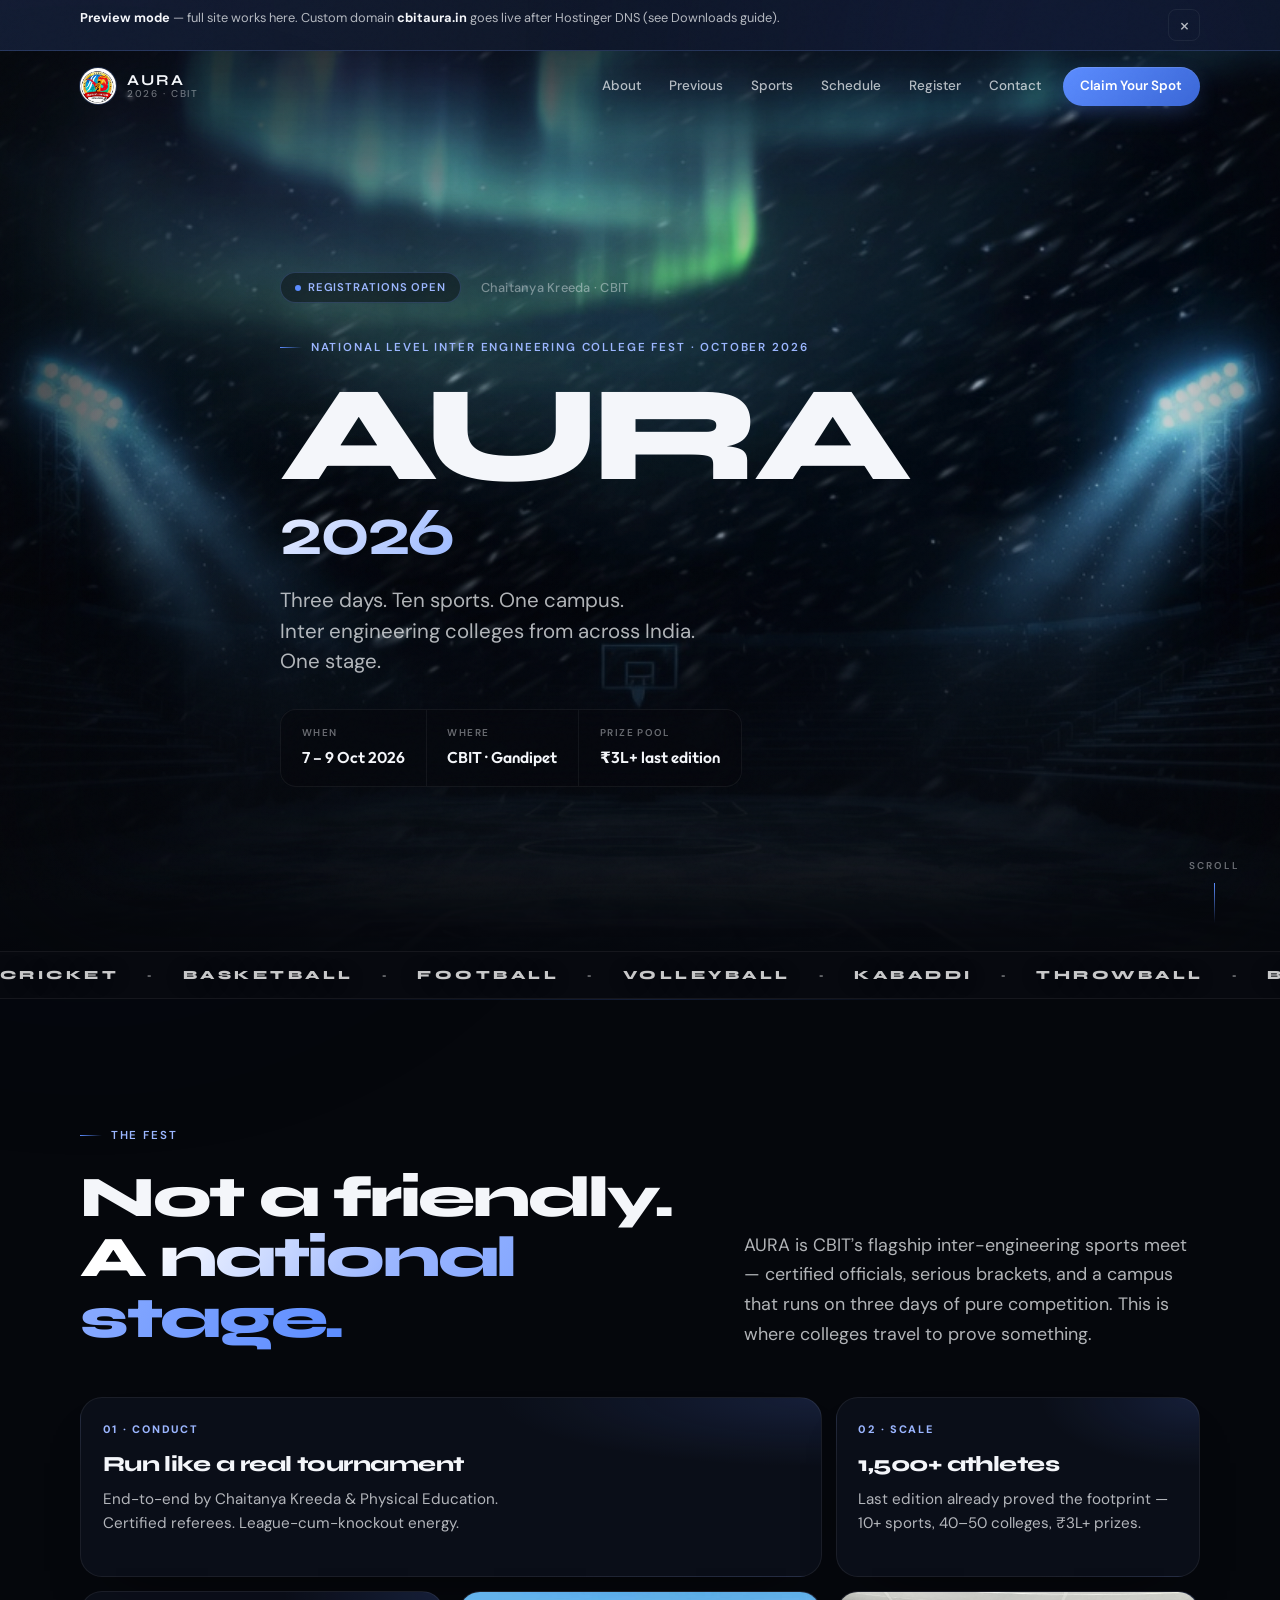
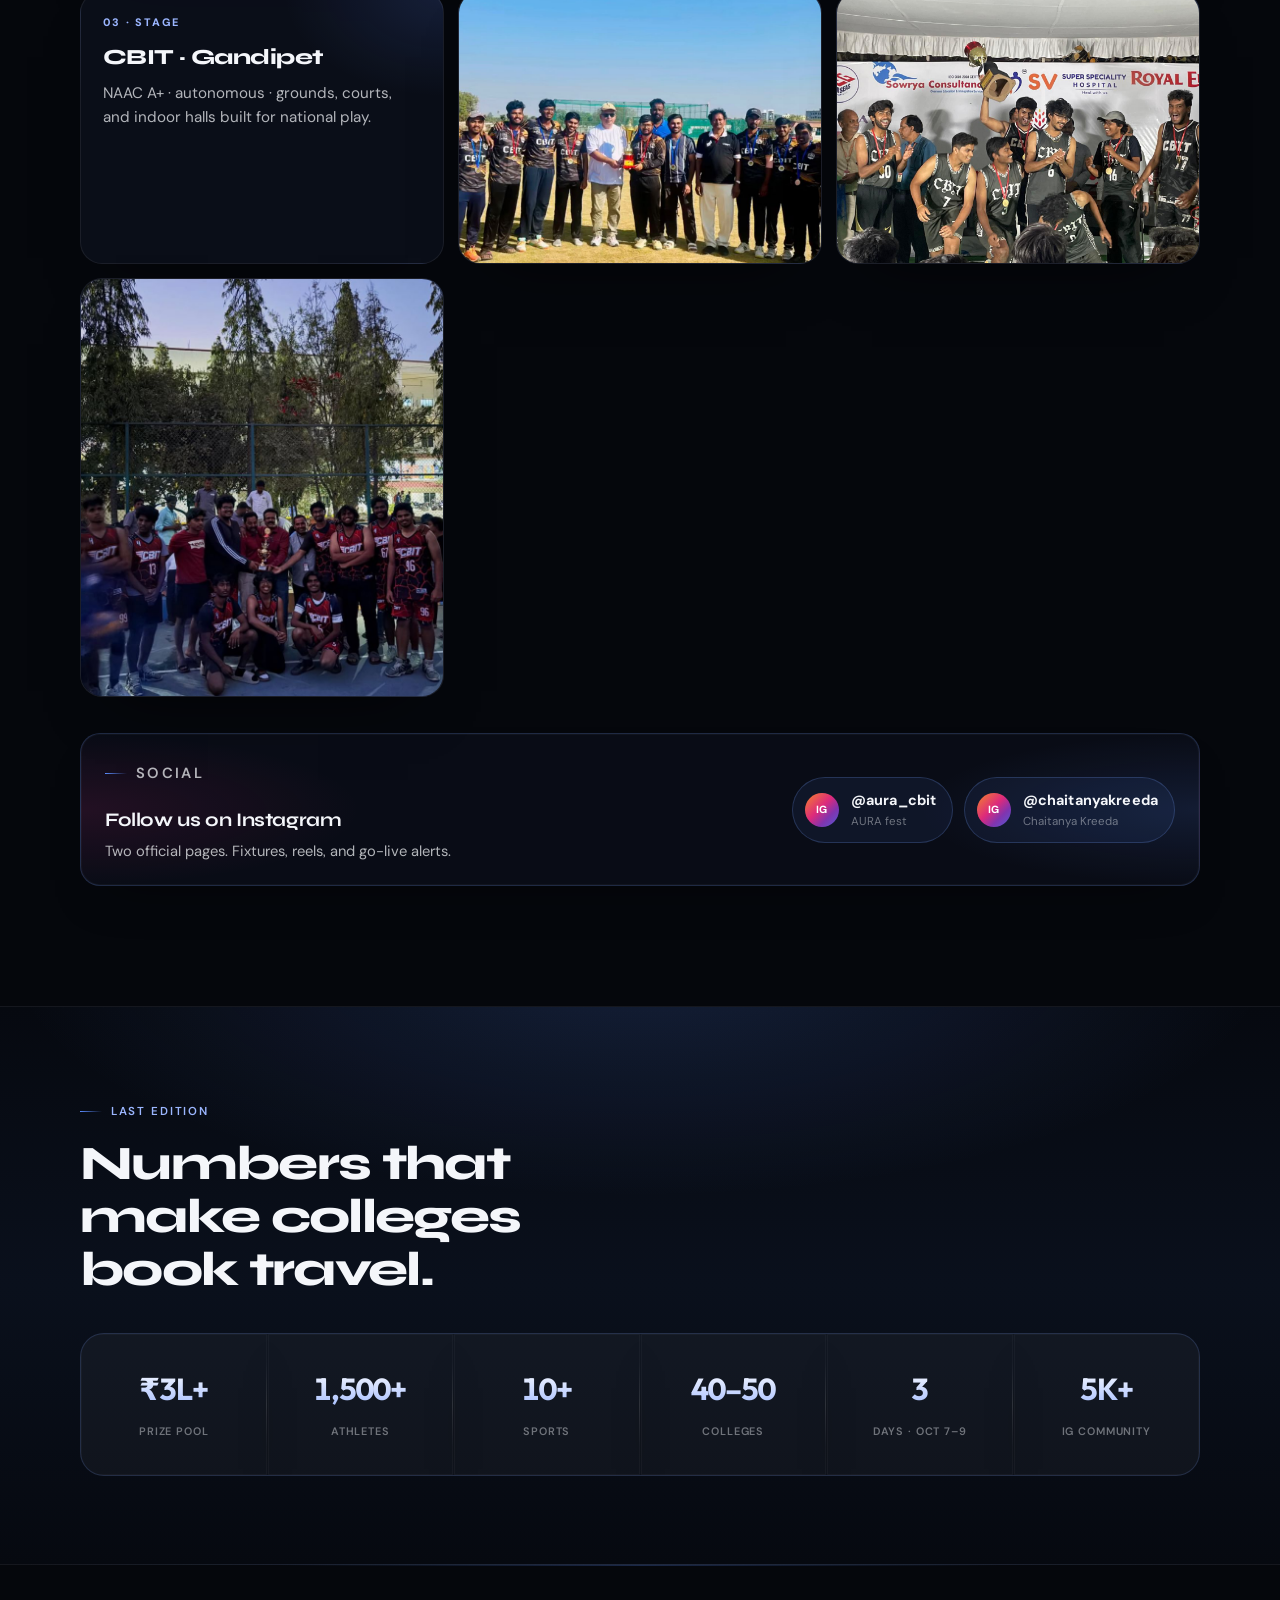
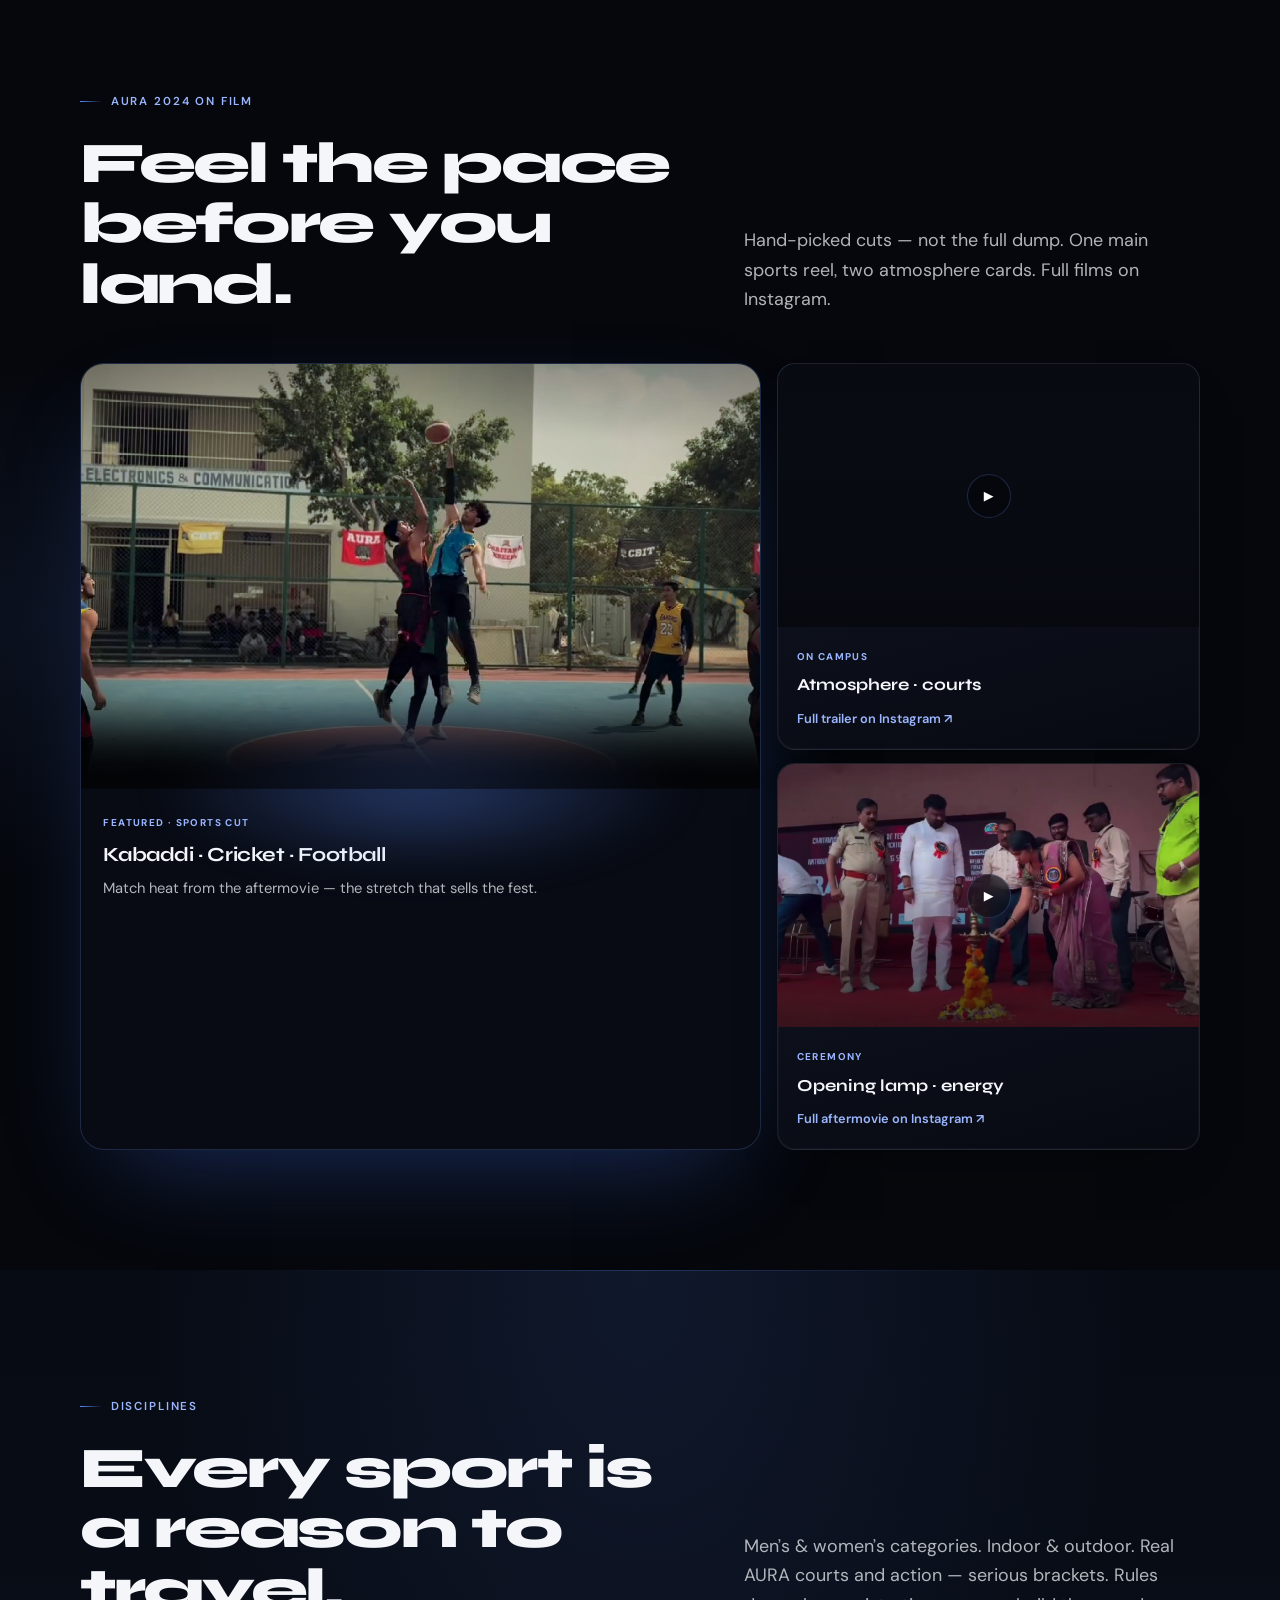
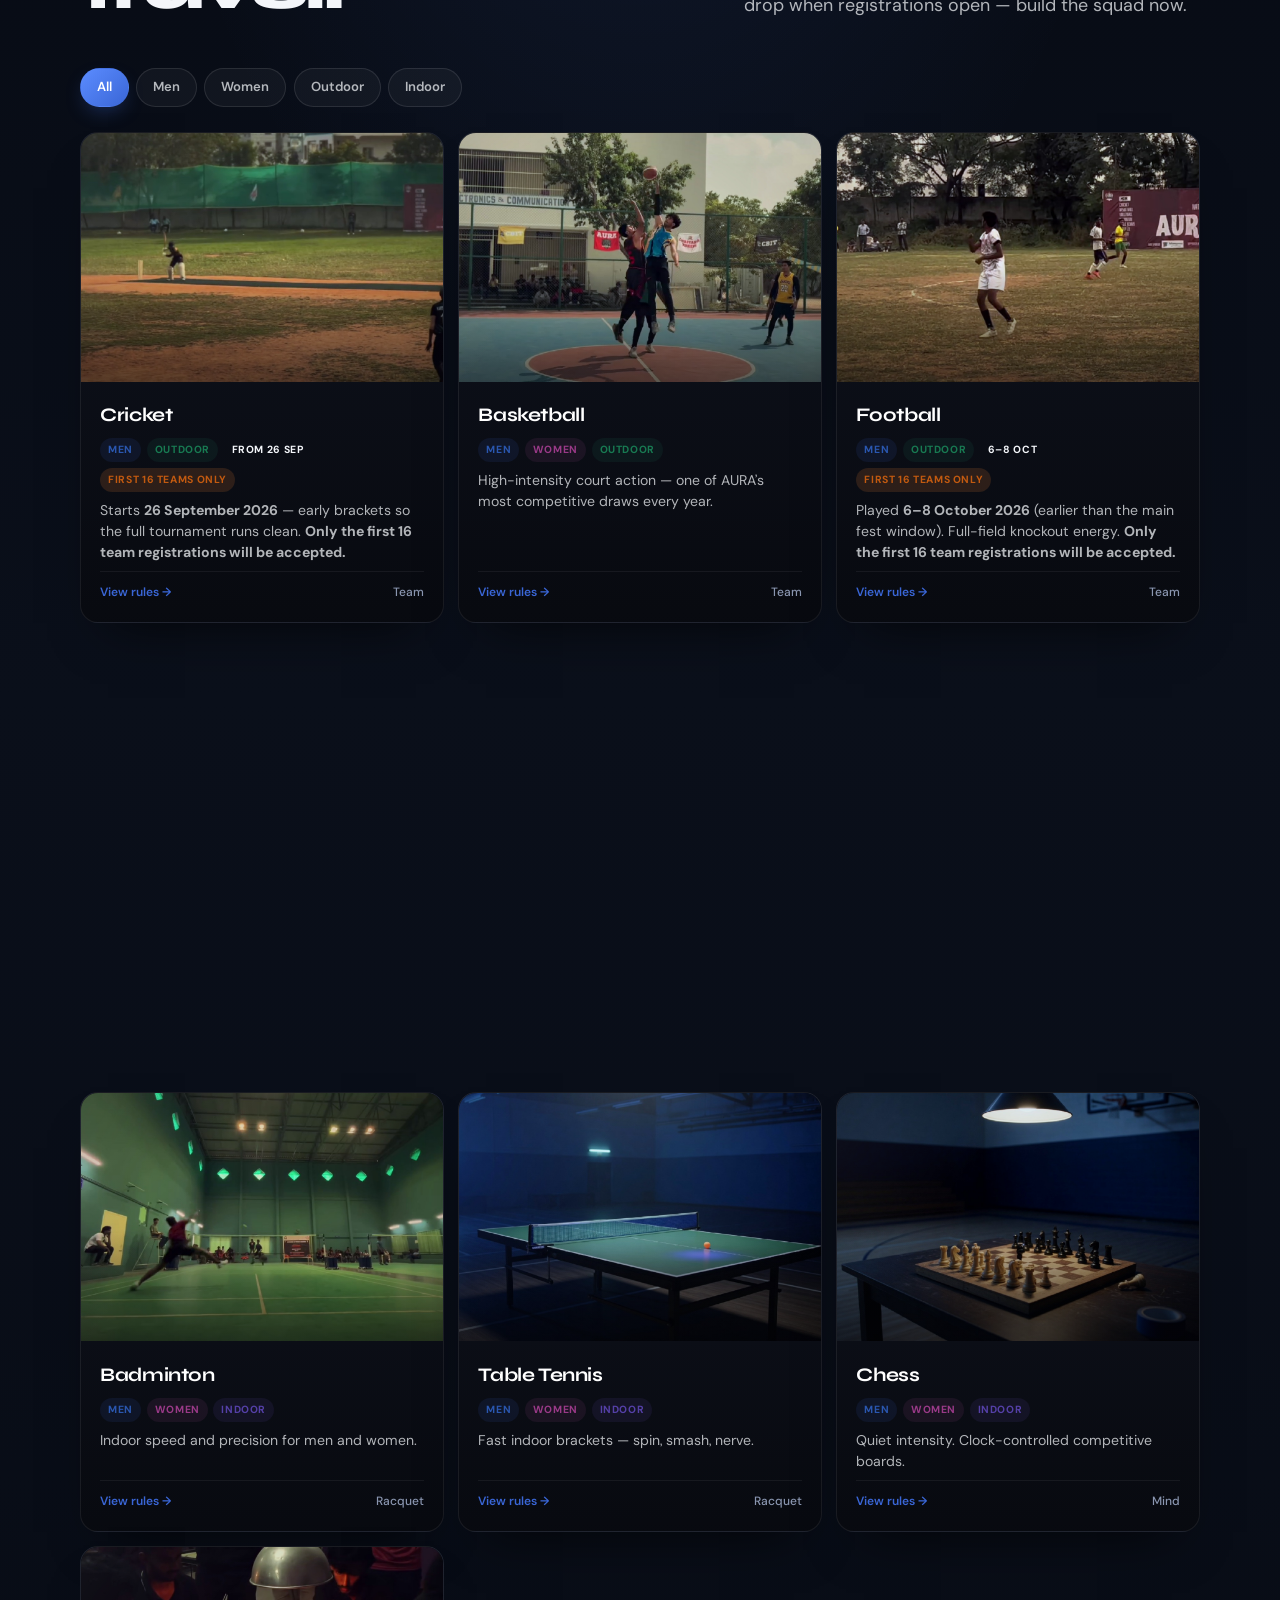
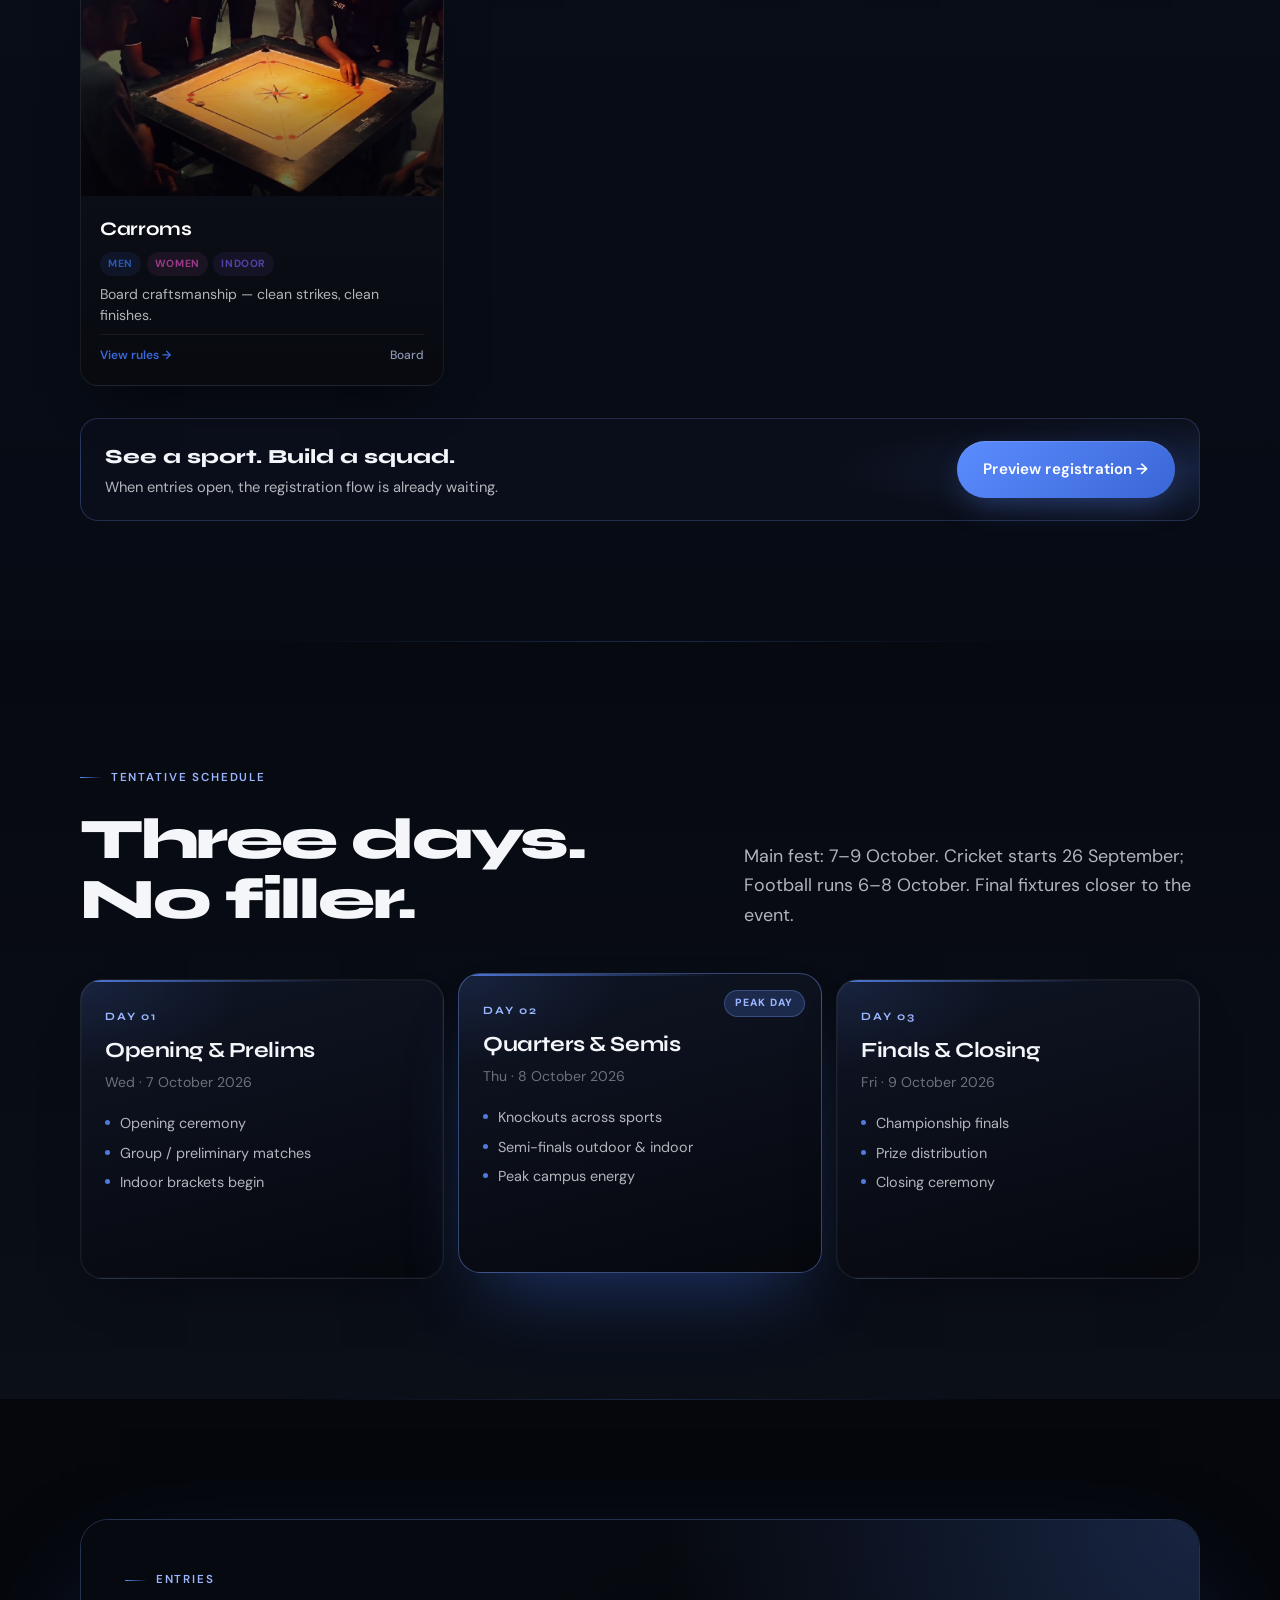
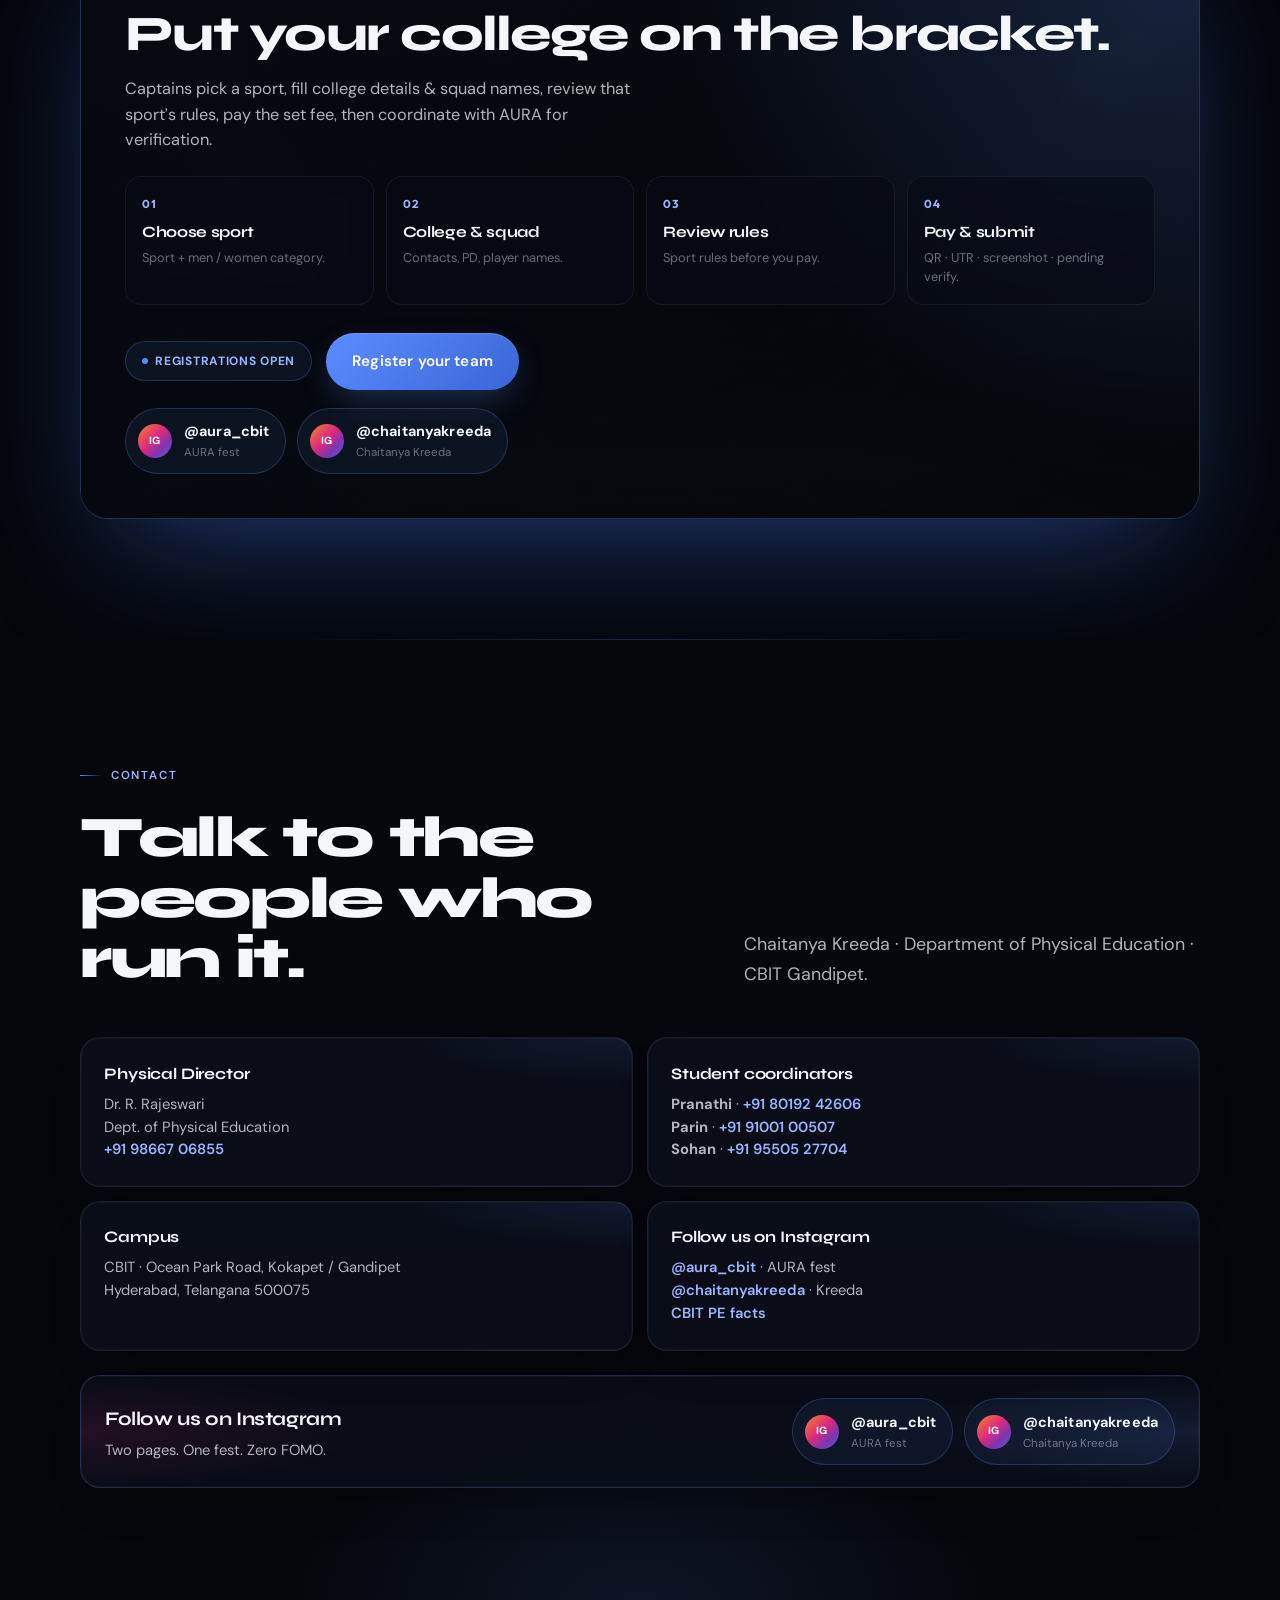
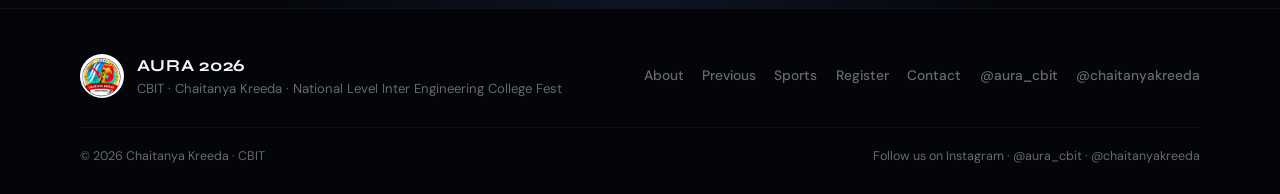
==== commit c14cc294: "Football squad cap to 16; cap Cricket at first 16 team registrations. Football's max squad size corr" ====
--- a/index.html
+++ b/index.html
@@ -355,8 +355,8 @@
             </div>
             <div class="sport-body">
               <h3>Cricket</h3>
-              <div class="sport-tags"><span class="tag tag-men">Men</span><span class="tag tag-outdoor">Outdoor</span><span class="tag">From 26 Sep</span></div>
-              <p>Starts <strong>26 September 2026</strong> — early brackets so the full tournament runs clean.</p>
+              <div class="sport-tags"><span class="tag tag-men">Men</span><span class="tag tag-outdoor">Outdoor</span><span class="tag">From 26 Sep</span><span class="tag tag-limited">First 16 teams only</span></div>
+              <p>Starts <strong>26 September 2026</strong> — early brackets so the full tournament runs clean. <strong>Only the first 16 team registrations will be accepted.</strong></p>
               <div class="sport-foot">
                 <a class="soon" href="rules.html?sport=cricket" style="text-decoration:none">View rules →</a>
                 <span class="type">Team</span>
--- a/css/styles.css
+++ b/css/styles.css
@@ -1809,6 +1809,8 @@
 
 #submit-status.is-error { color: #ff8a8a; }
 #submit-status.is-ok { color: #5ee09a; }
+.form-note.is-error { color: #ff8a8a; }
+.form-note.is-ok { color: #5ee09a; }
 
 /* ============================================================
    INSANE POST-HERO v3 — conversion design system
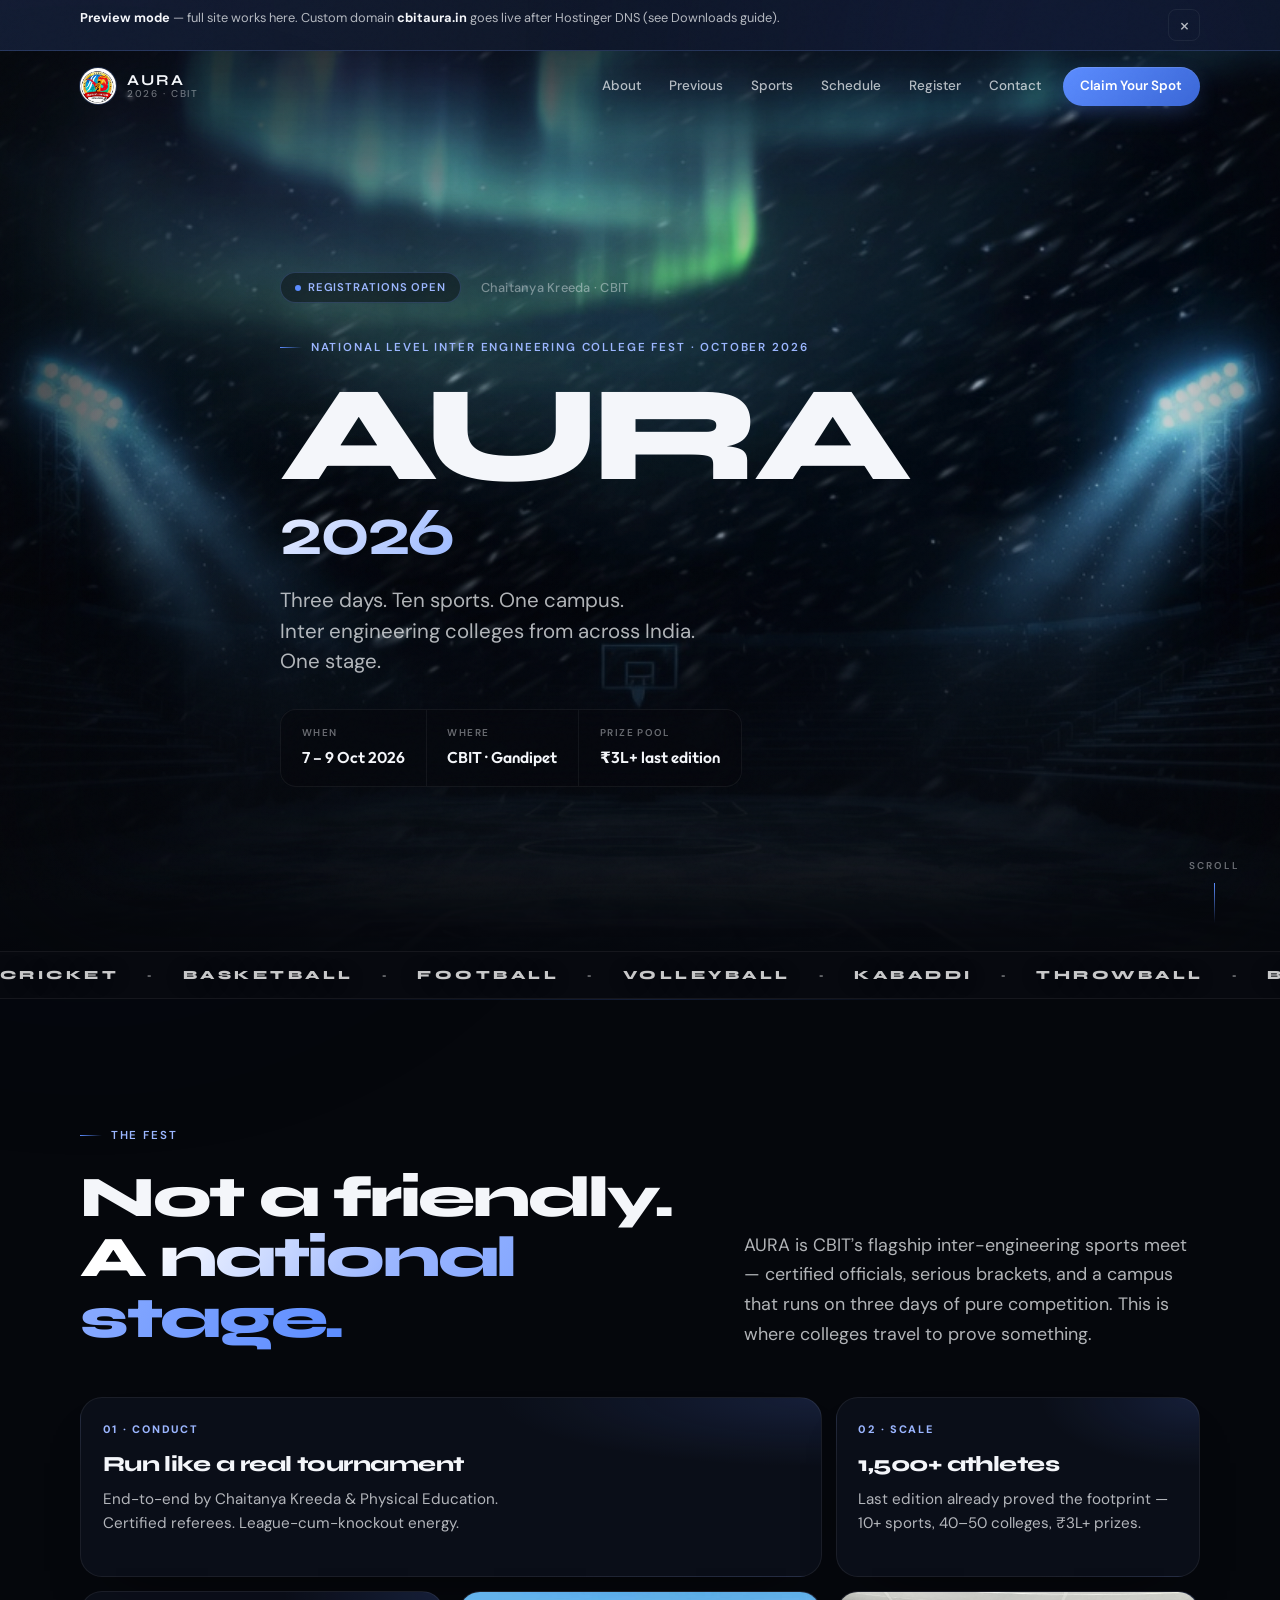
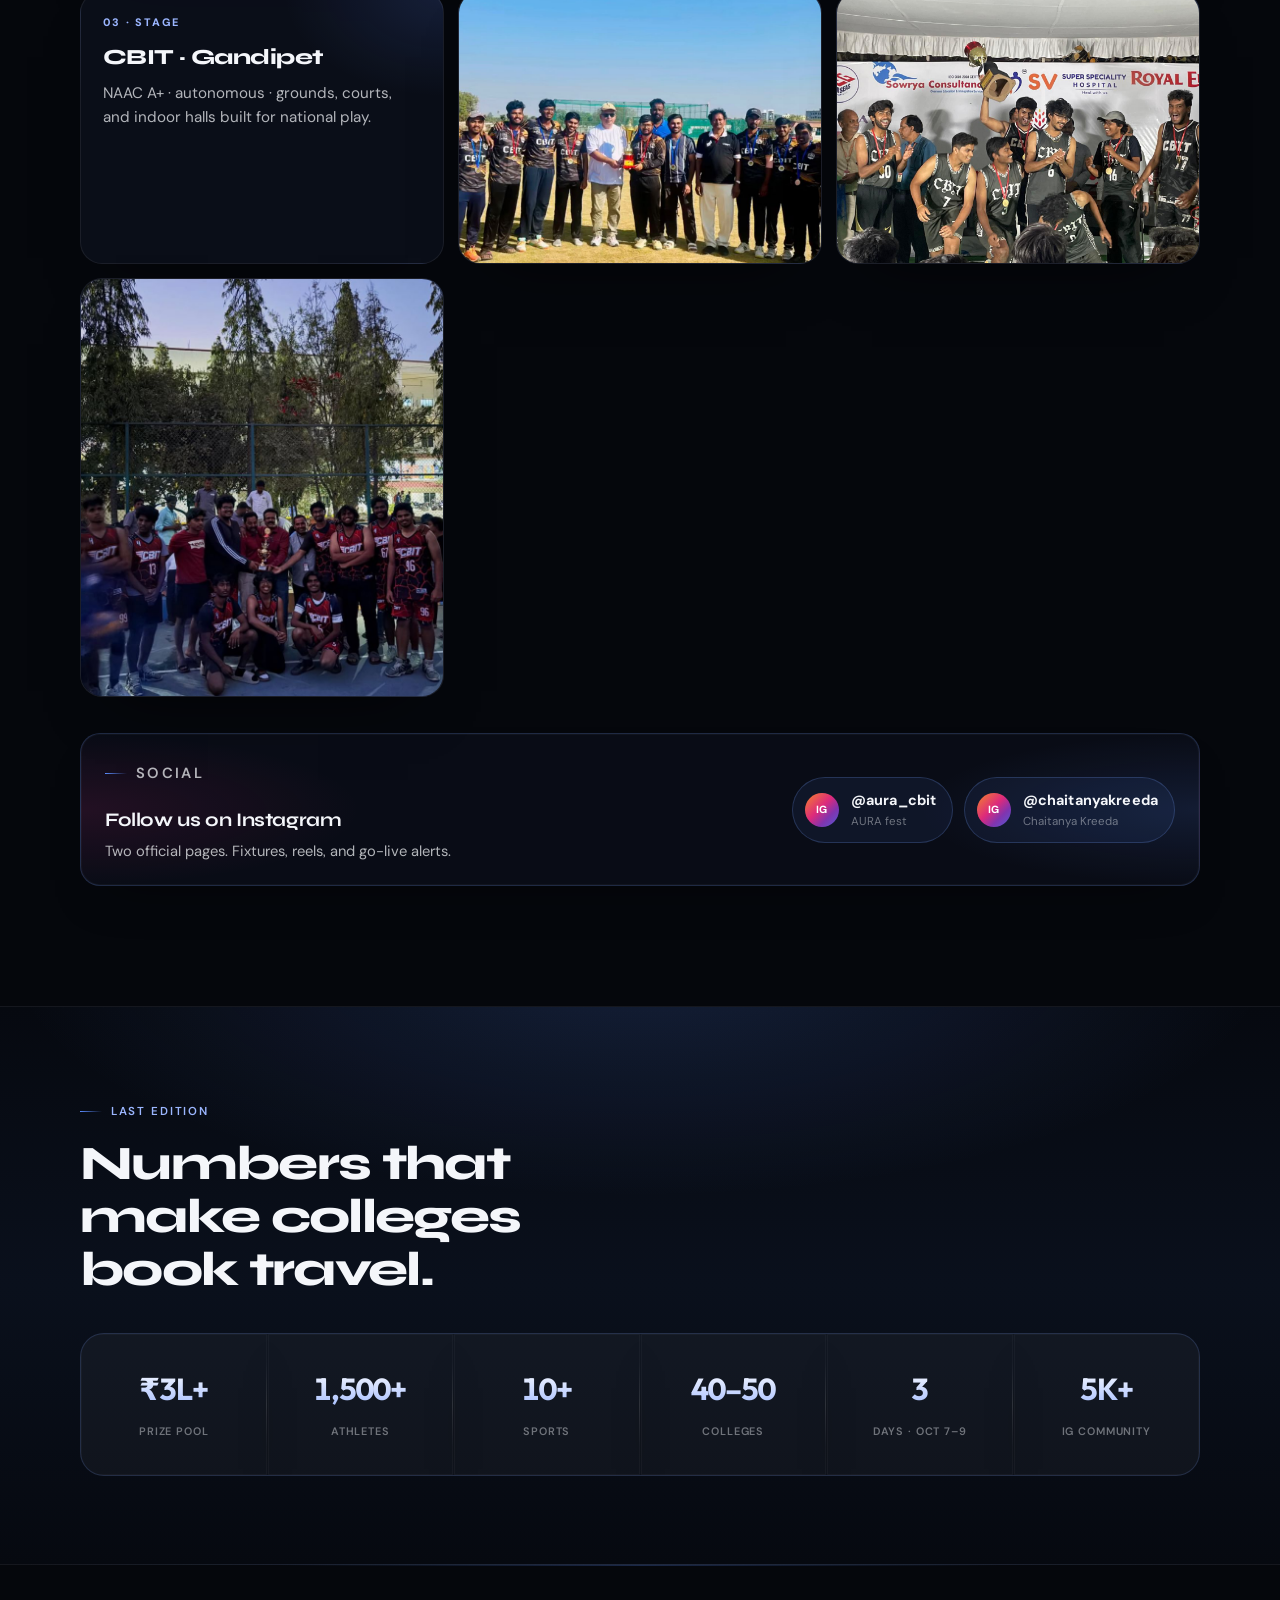
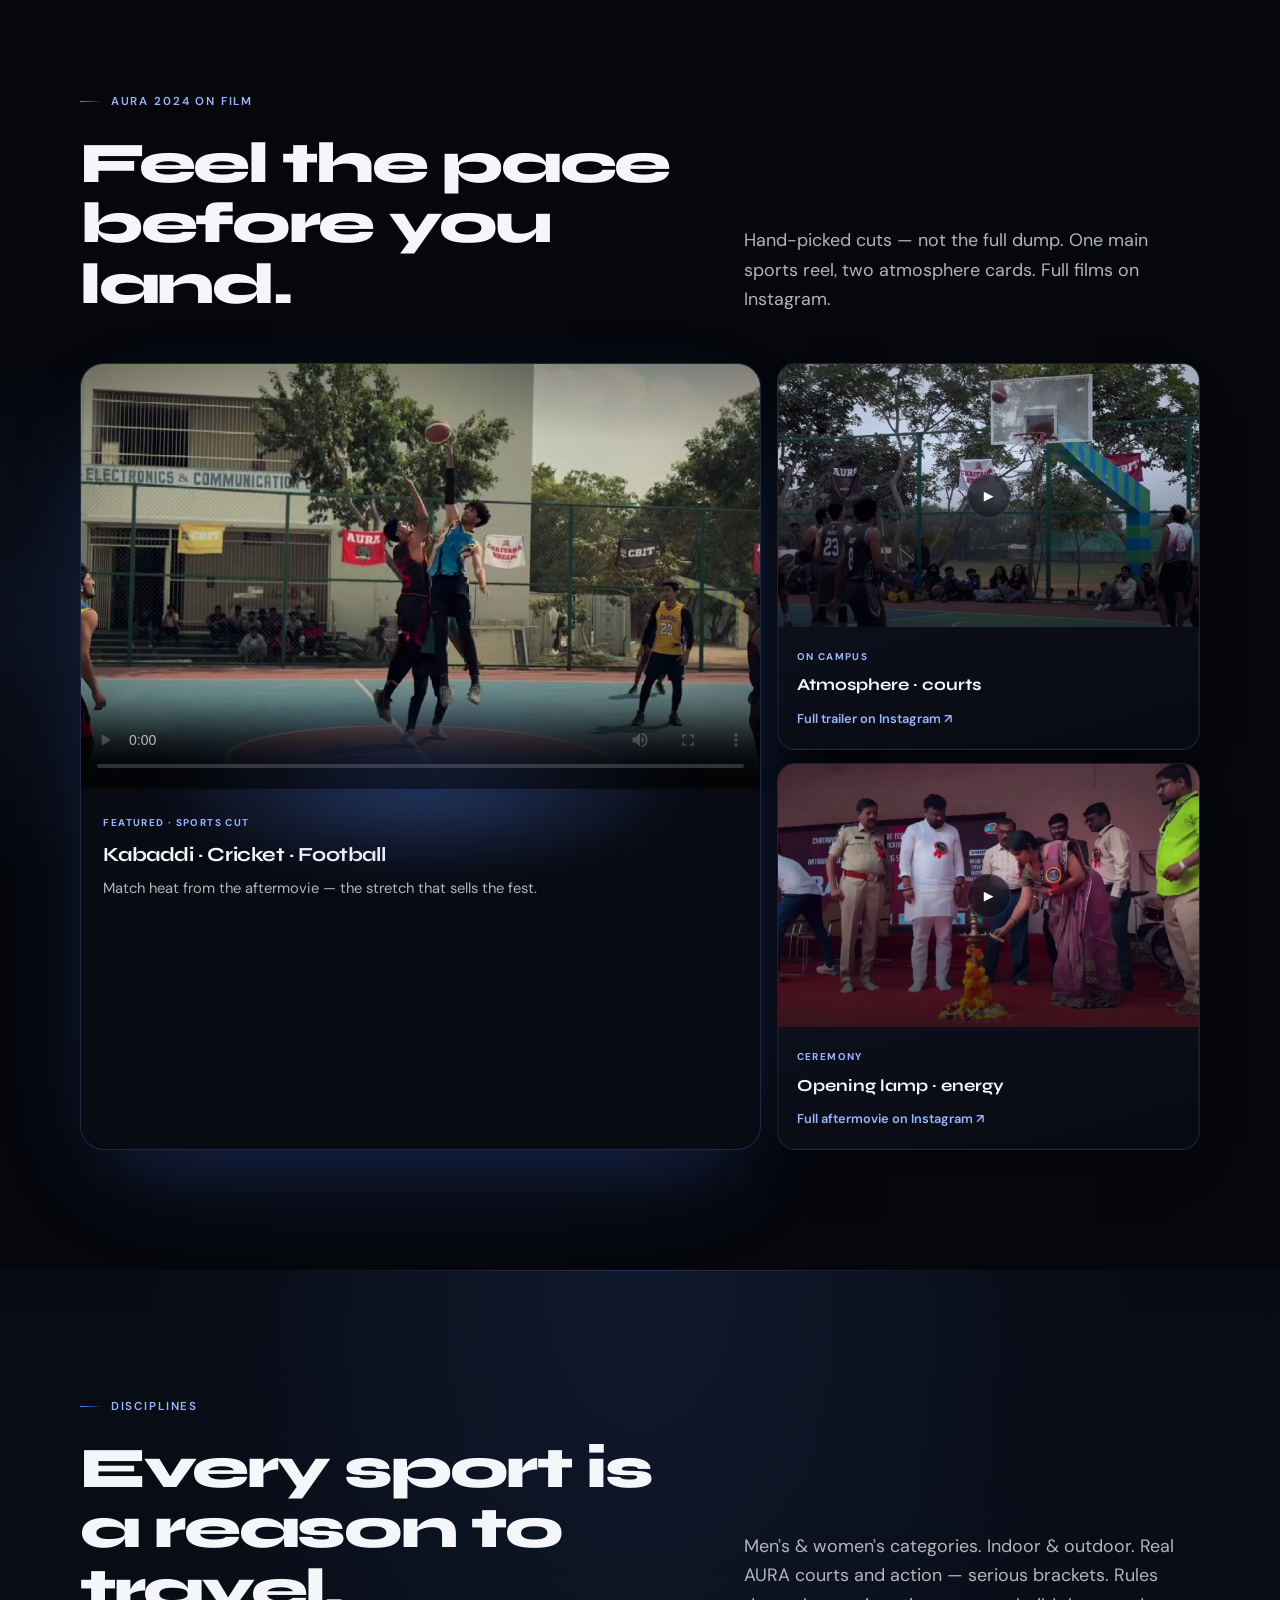
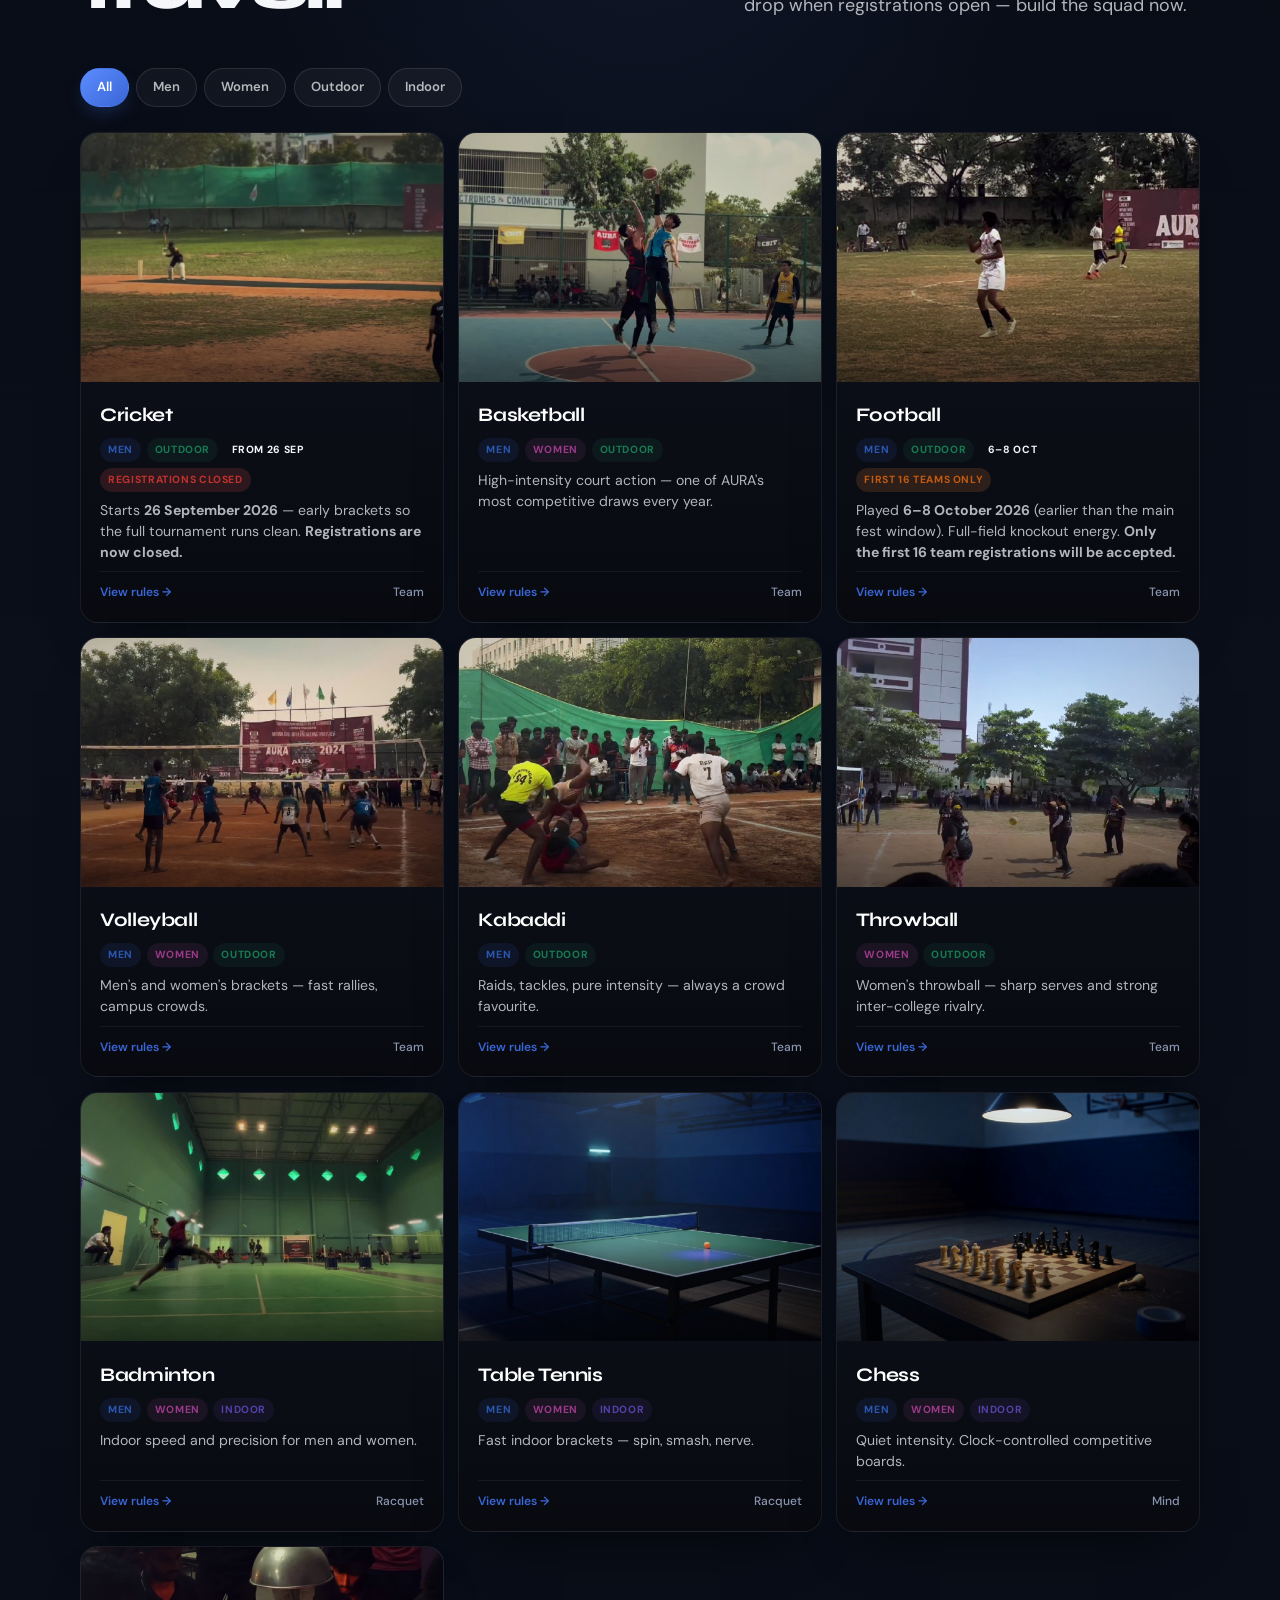
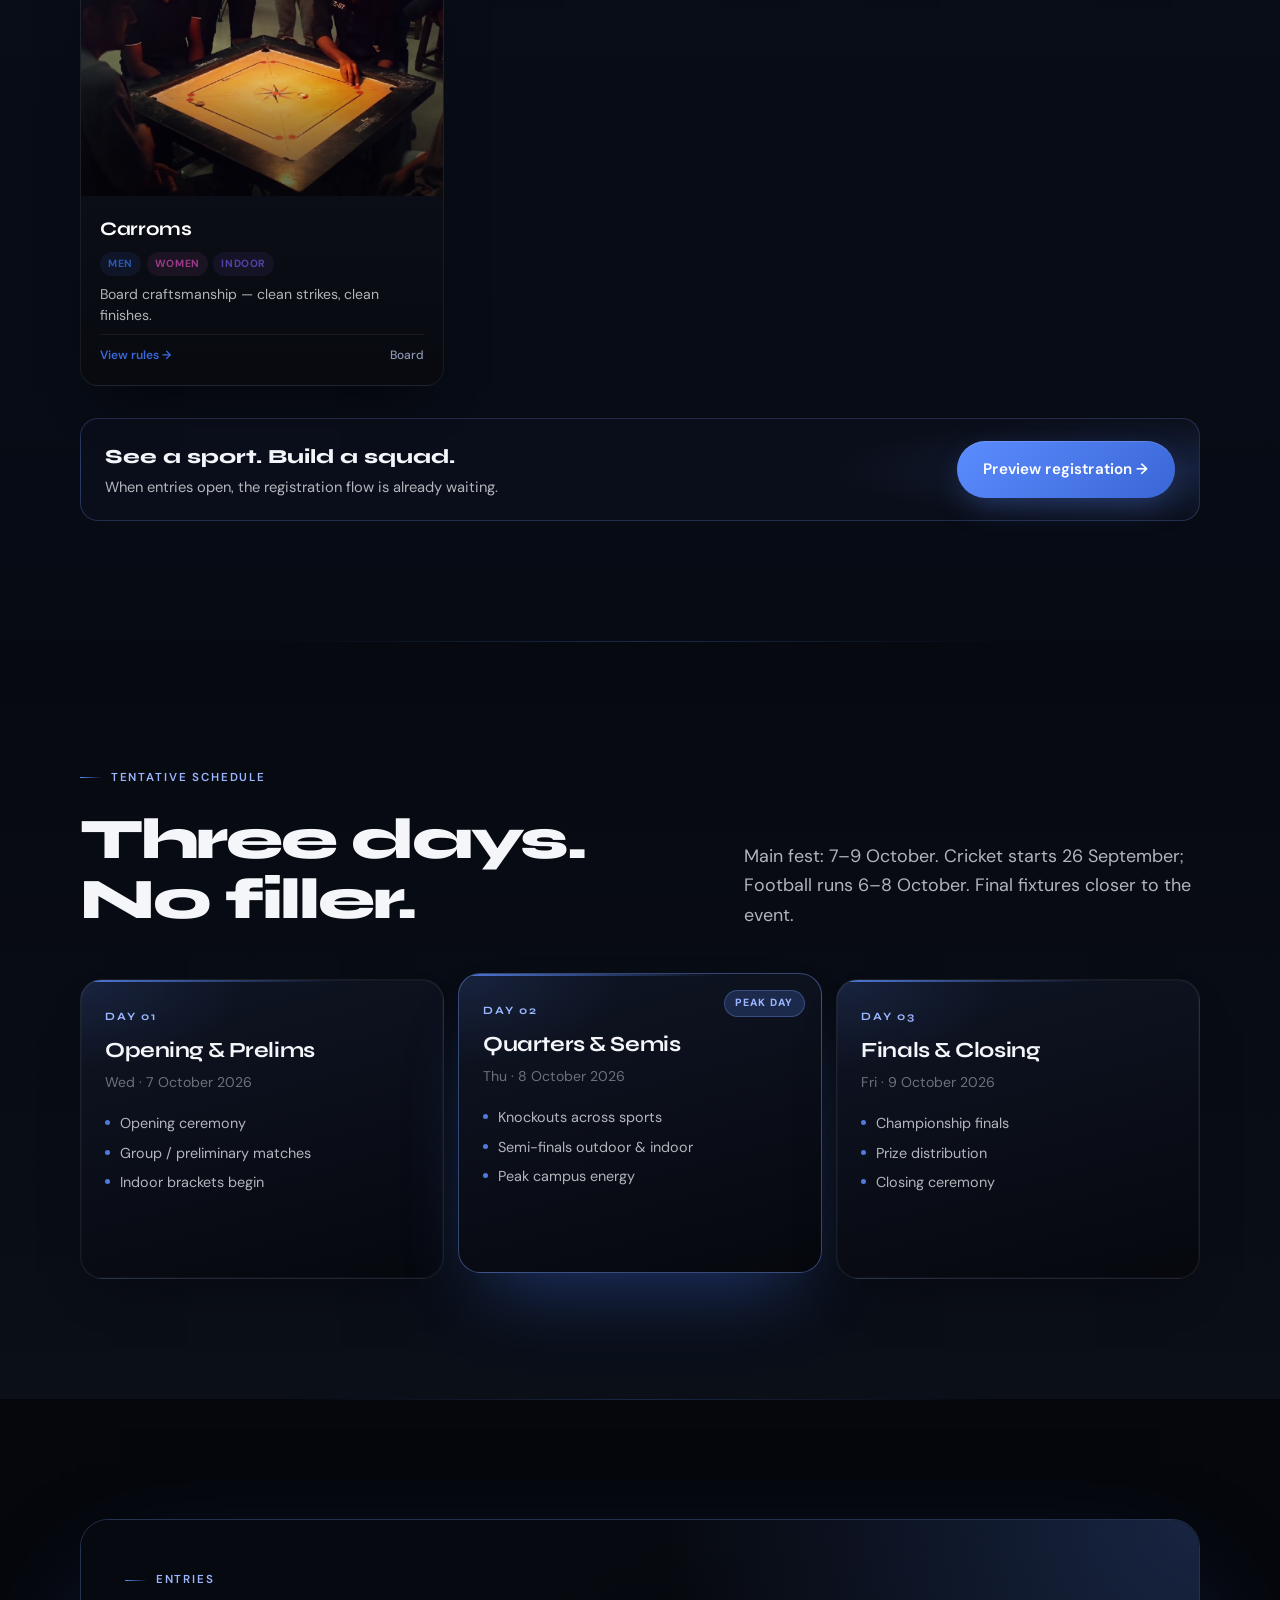
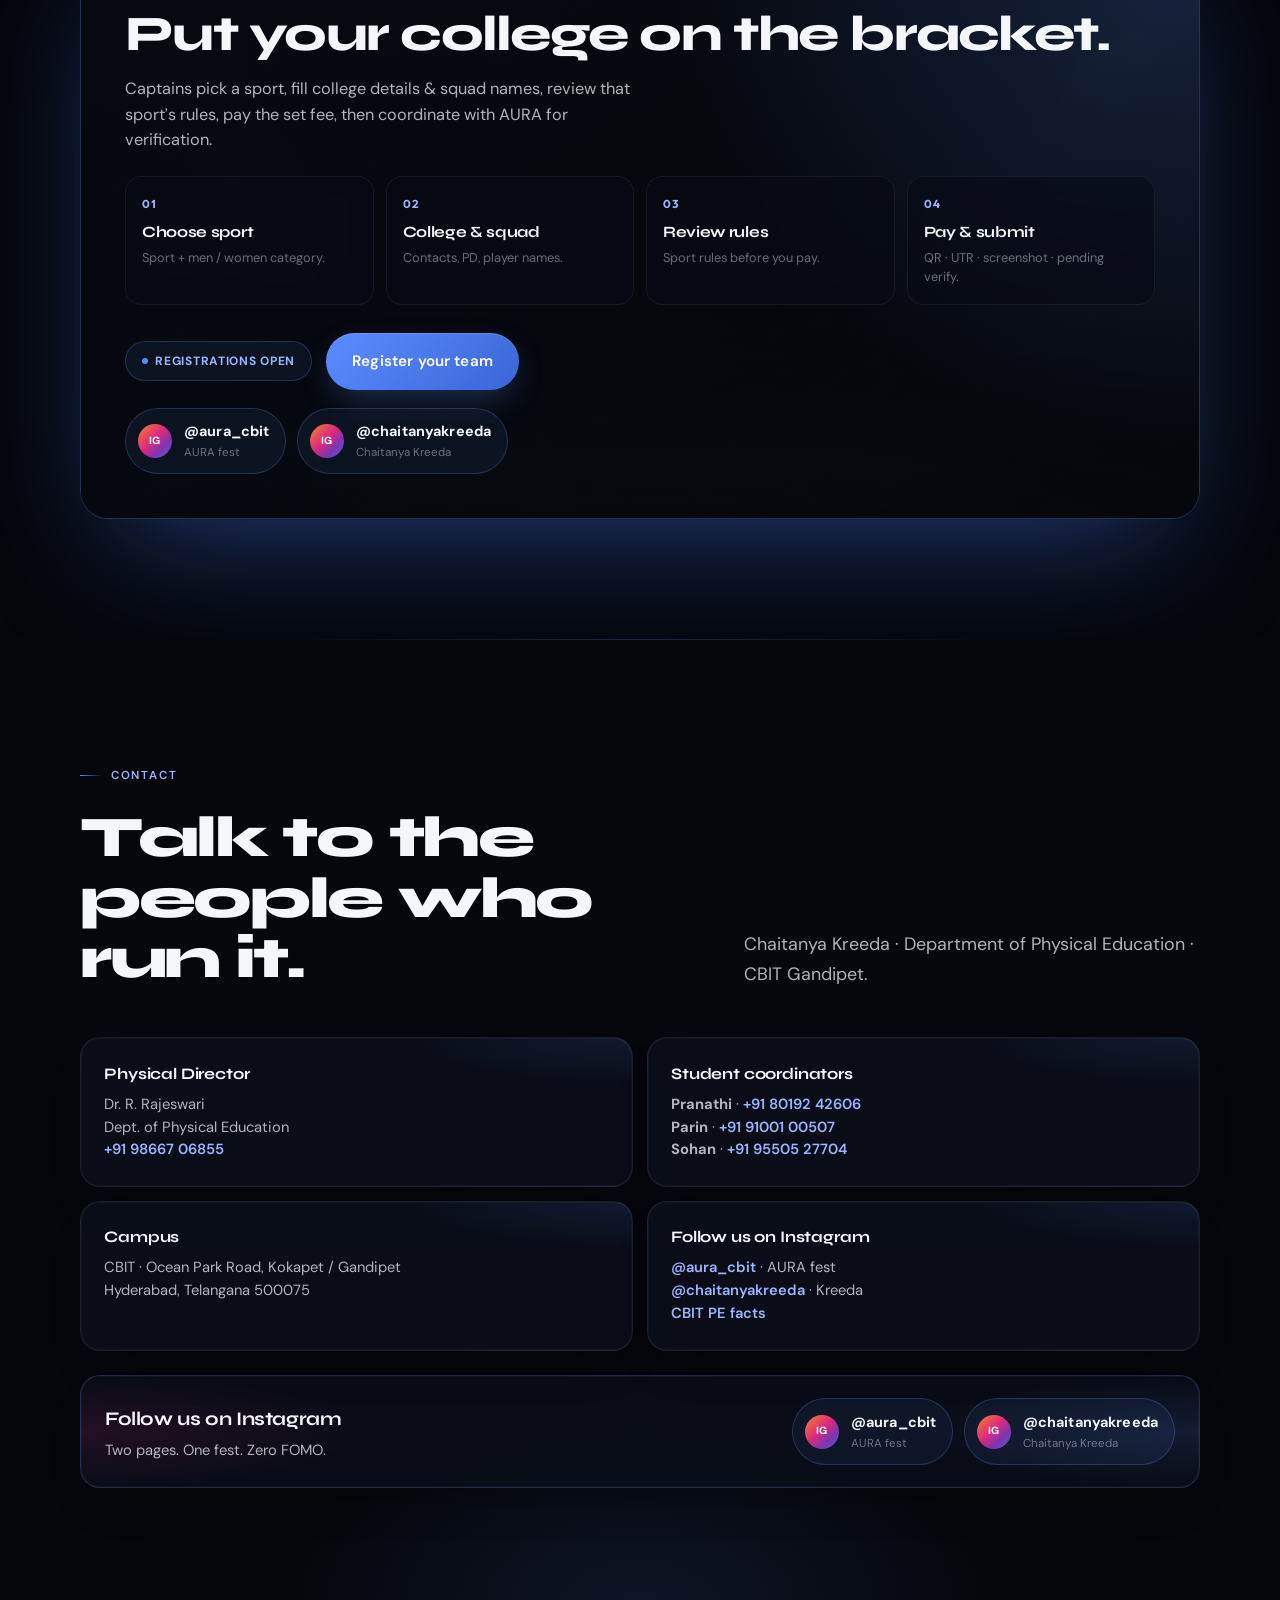
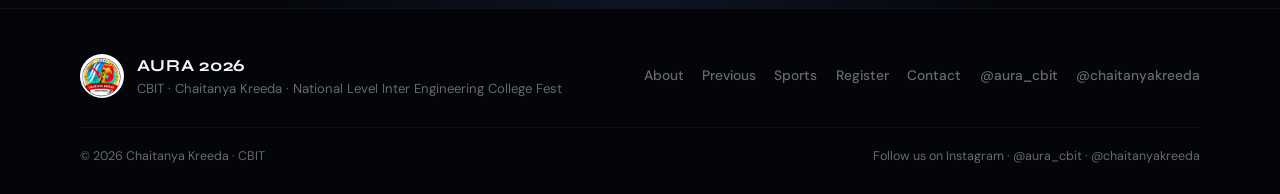
==== commit 0bd10faf: "Close registrations for Cricket. Cricket is now marked closed in config (closed: true) and disabled " ====
--- a/index.html
+++ b/index.html
@@ -355,8 +355,8 @@
             </div>
             <div class="sport-body">
               <h3>Cricket</h3>
-              <div class="sport-tags"><span class="tag tag-men">Men</span><span class="tag tag-outdoor">Outdoor</span><span class="tag">From 26 Sep</span><span class="tag tag-limited">First 16 teams only</span></div>
-              <p>Starts <strong>26 September 2026</strong> — early brackets so the full tournament runs clean. <strong>Only the first 16 team registrations will be accepted.</strong></p>
+              <div class="sport-tags"><span class="tag tag-men">Men</span><span class="tag tag-outdoor">Outdoor</span><span class="tag">From 26 Sep</span><span class="tag tag-closed">Registrations closed</span></div>
+              <p>Starts <strong>26 September 2026</strong> — early brackets so the full tournament runs clean. <strong>Registrations are now closed.</strong></p>
               <div class="sport-foot">
                 <a class="soon" href="rules.html?sport=cricket" style="text-decoration:none">View rules →</a>
                 <span class="type">Team</span>
--- a/css/styles.css
+++ b/css/styles.css
@@ -811,6 +811,7 @@
 .tag-outdoor { background: rgba(30, 130, 95, 0.1); color: #187a52; }
 .tag-indoor { background: rgba(110, 85, 190, 0.1); color: #5540a8; }
 .tag-limited { background: rgba(255, 143, 61, 0.14); color: #c25a10; }
+.tag-closed { background: rgba(255, 90, 90, 0.14); color: #c0332c; }
 .sport-body p { font-size: 0.88rem; color: #5a6785; line-height: 1.5; }
 .sport-foot {
   margin-top: auto; padding-top: 0.7rem;
@@ -1717,6 +1718,18 @@
 .sport-pick.is-selected .sport-pick-meta {
   color: var(--blue-soft);
 }
+.sport-pick.is-closed {
+  cursor: not-allowed;
+  opacity: 0.45;
+}
+.sport-pick.is-closed:hover {
+  border-color: var(--line);
+  background: rgba(5, 7, 12, 0.55);
+}
+.sport-pick.is-closed .sport-pick-meta {
+  color: #ff8a8a;
+  font-weight: 700;
+}
 
 /* Field section divider (PD block) */
 .field-divider {
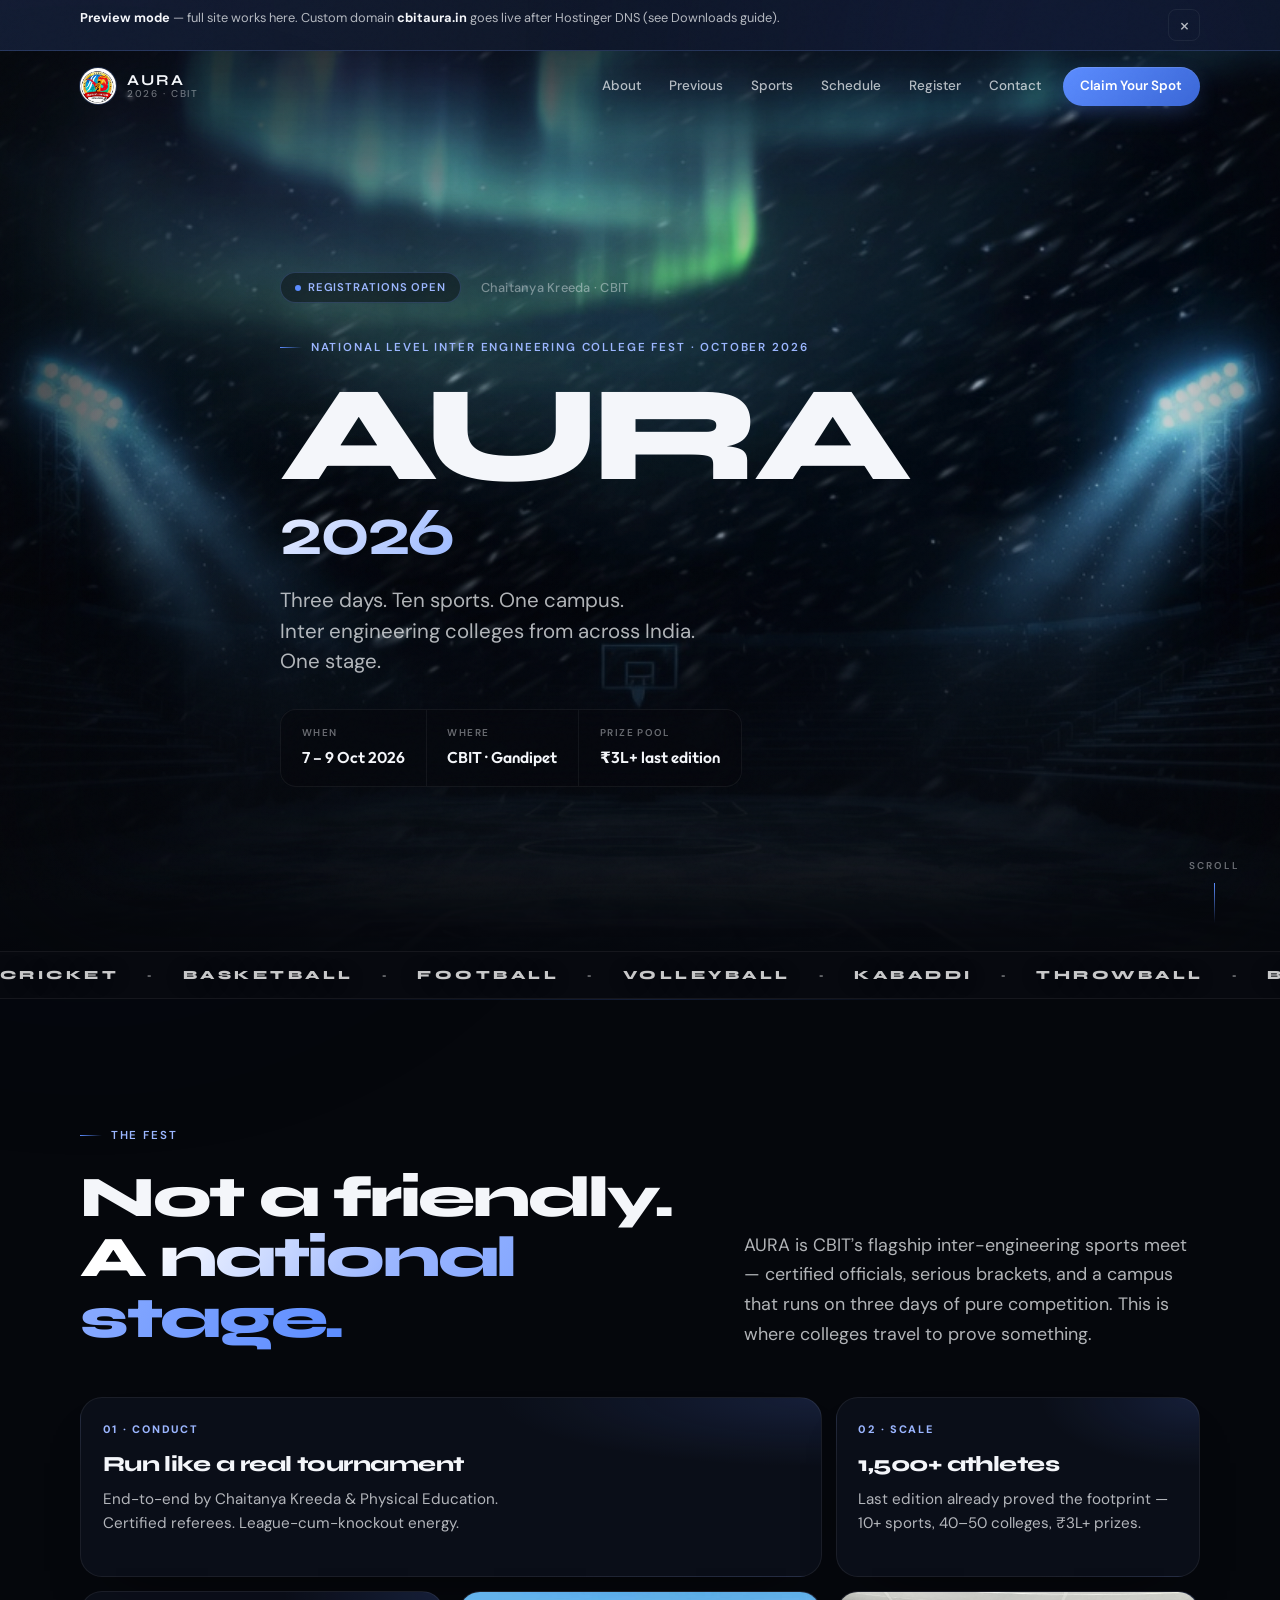
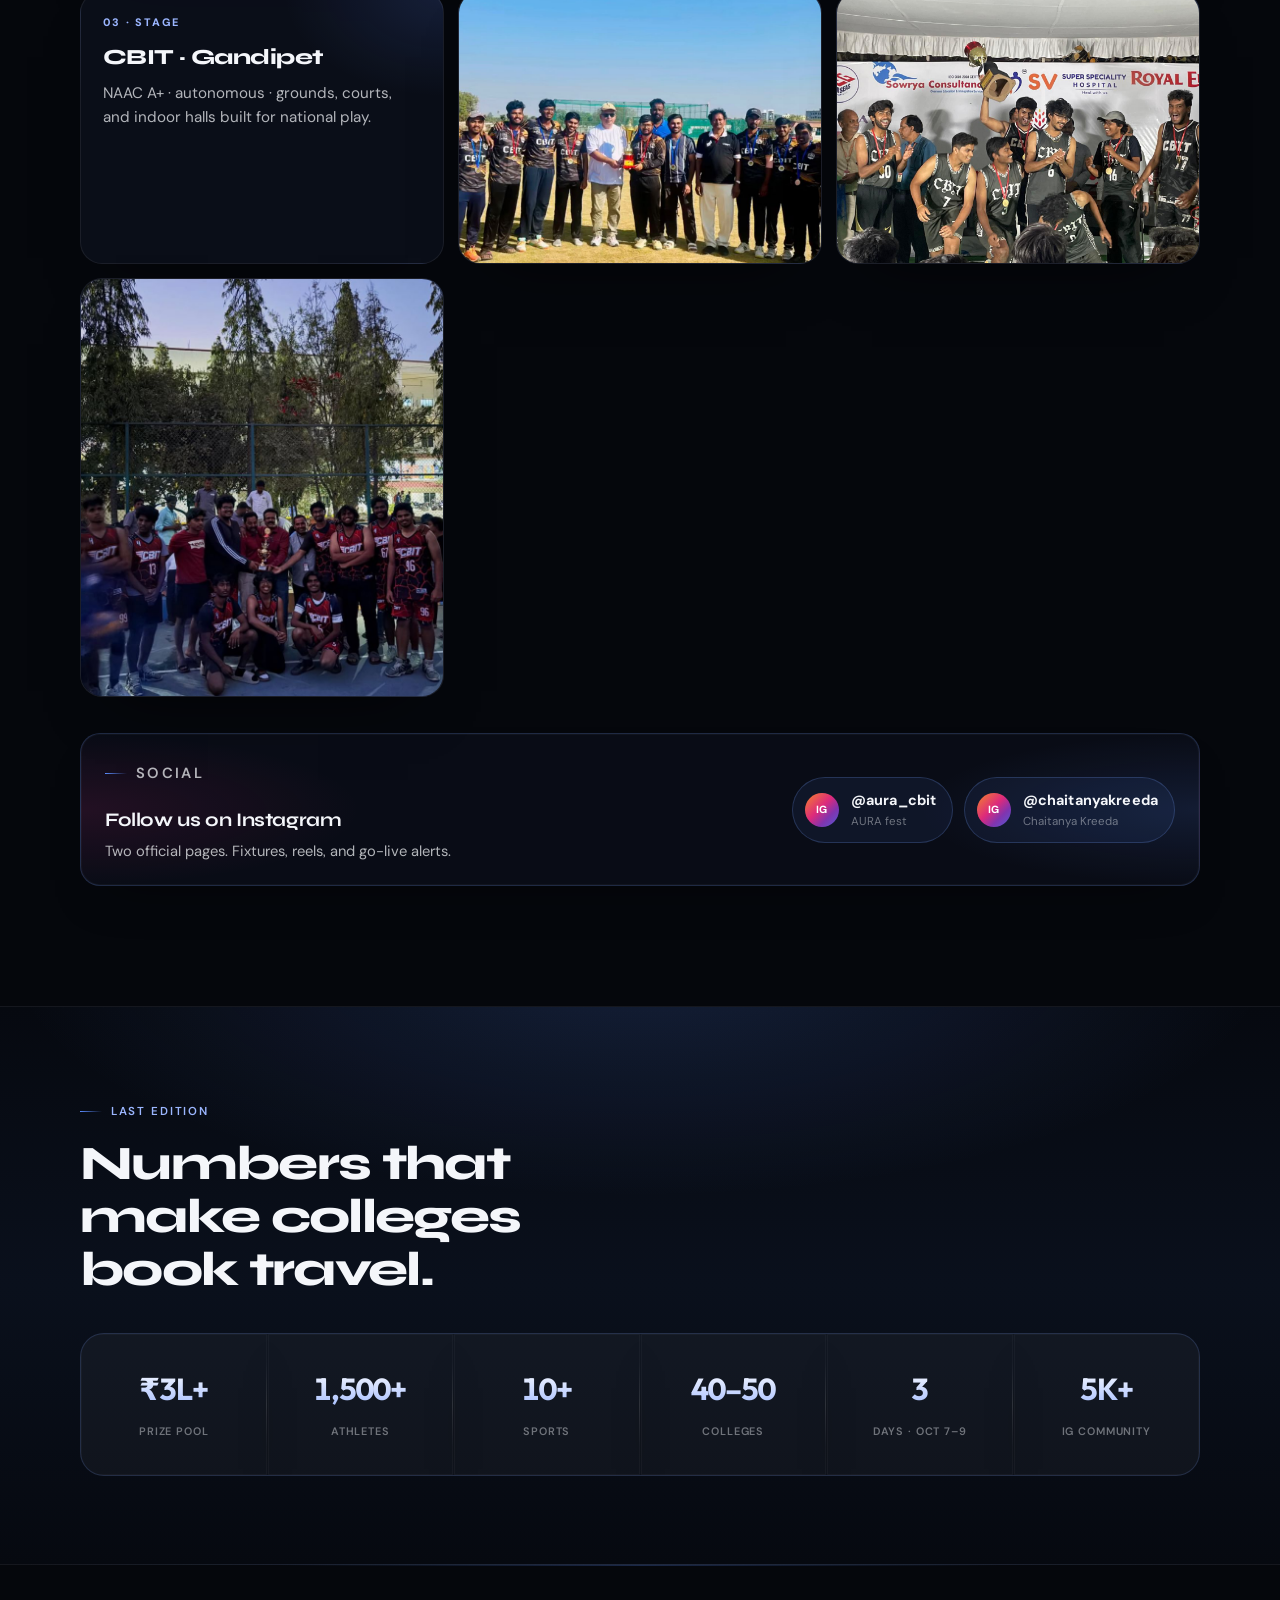
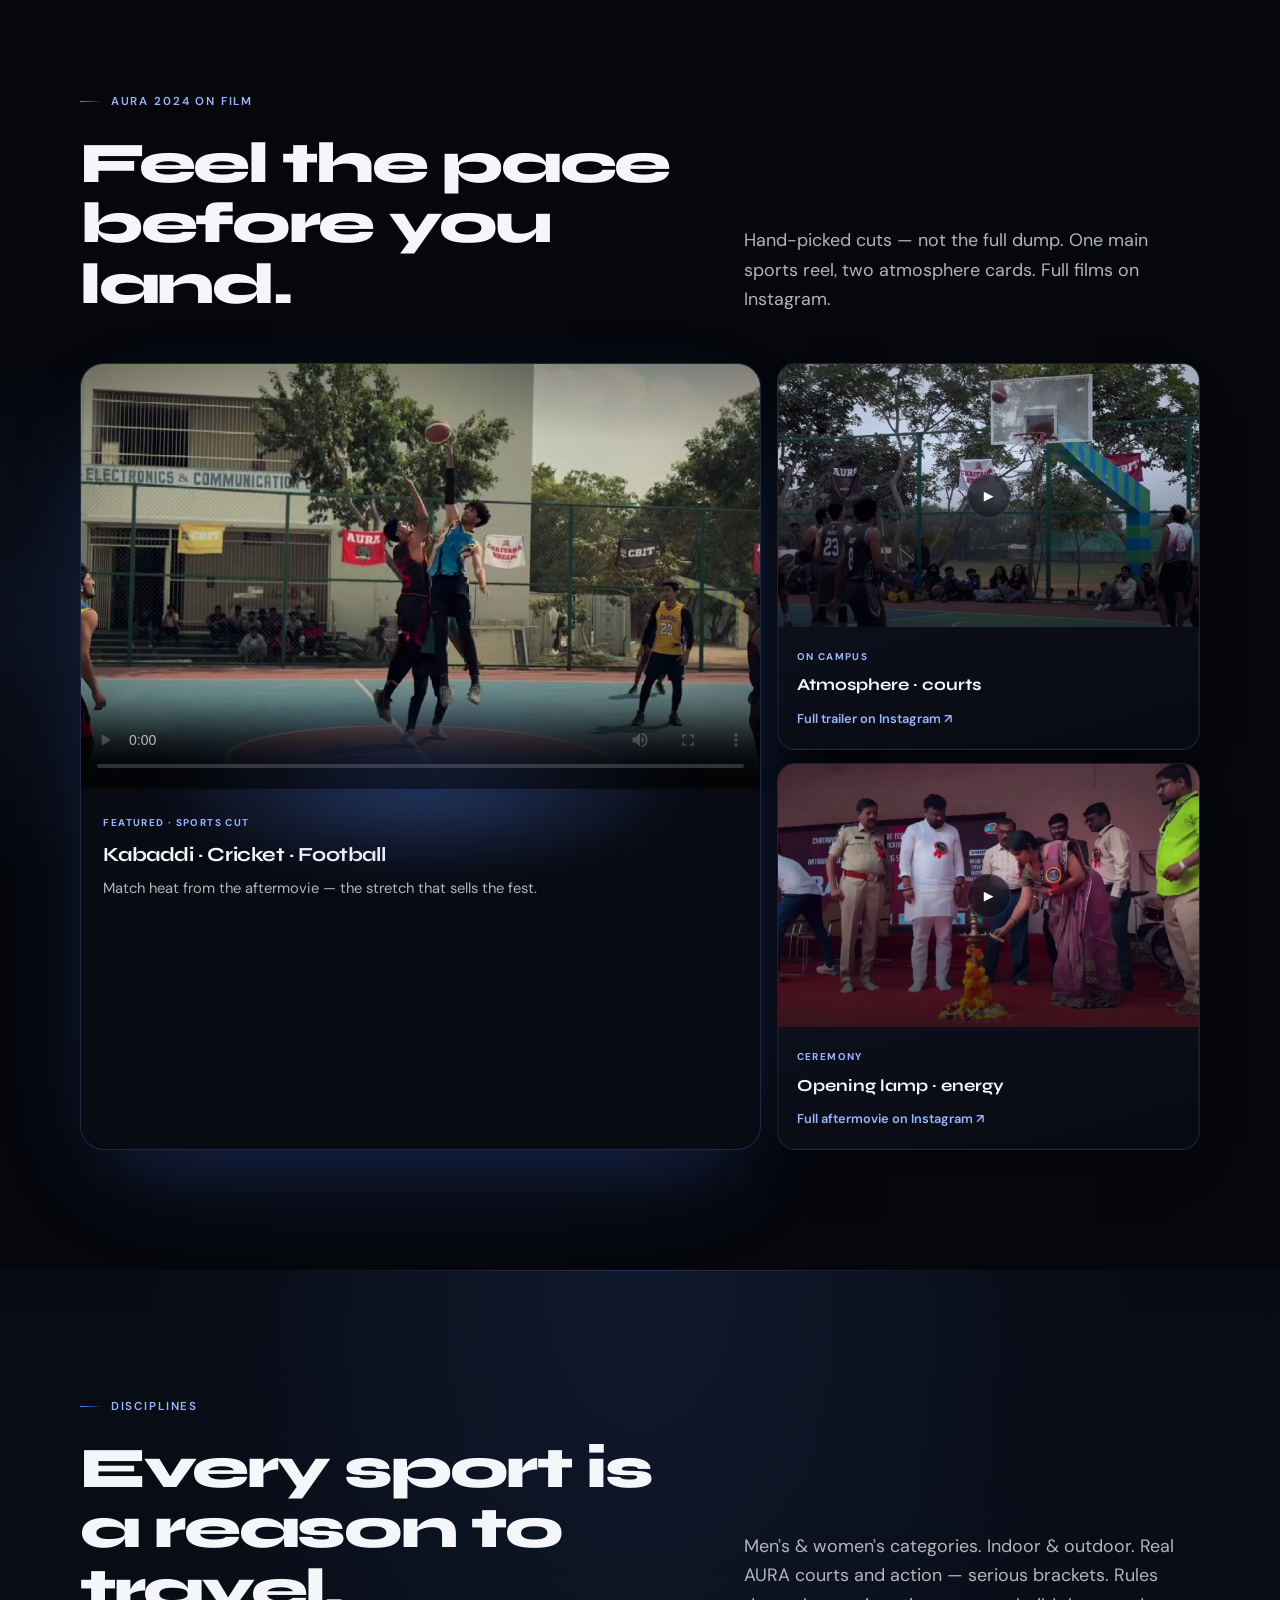
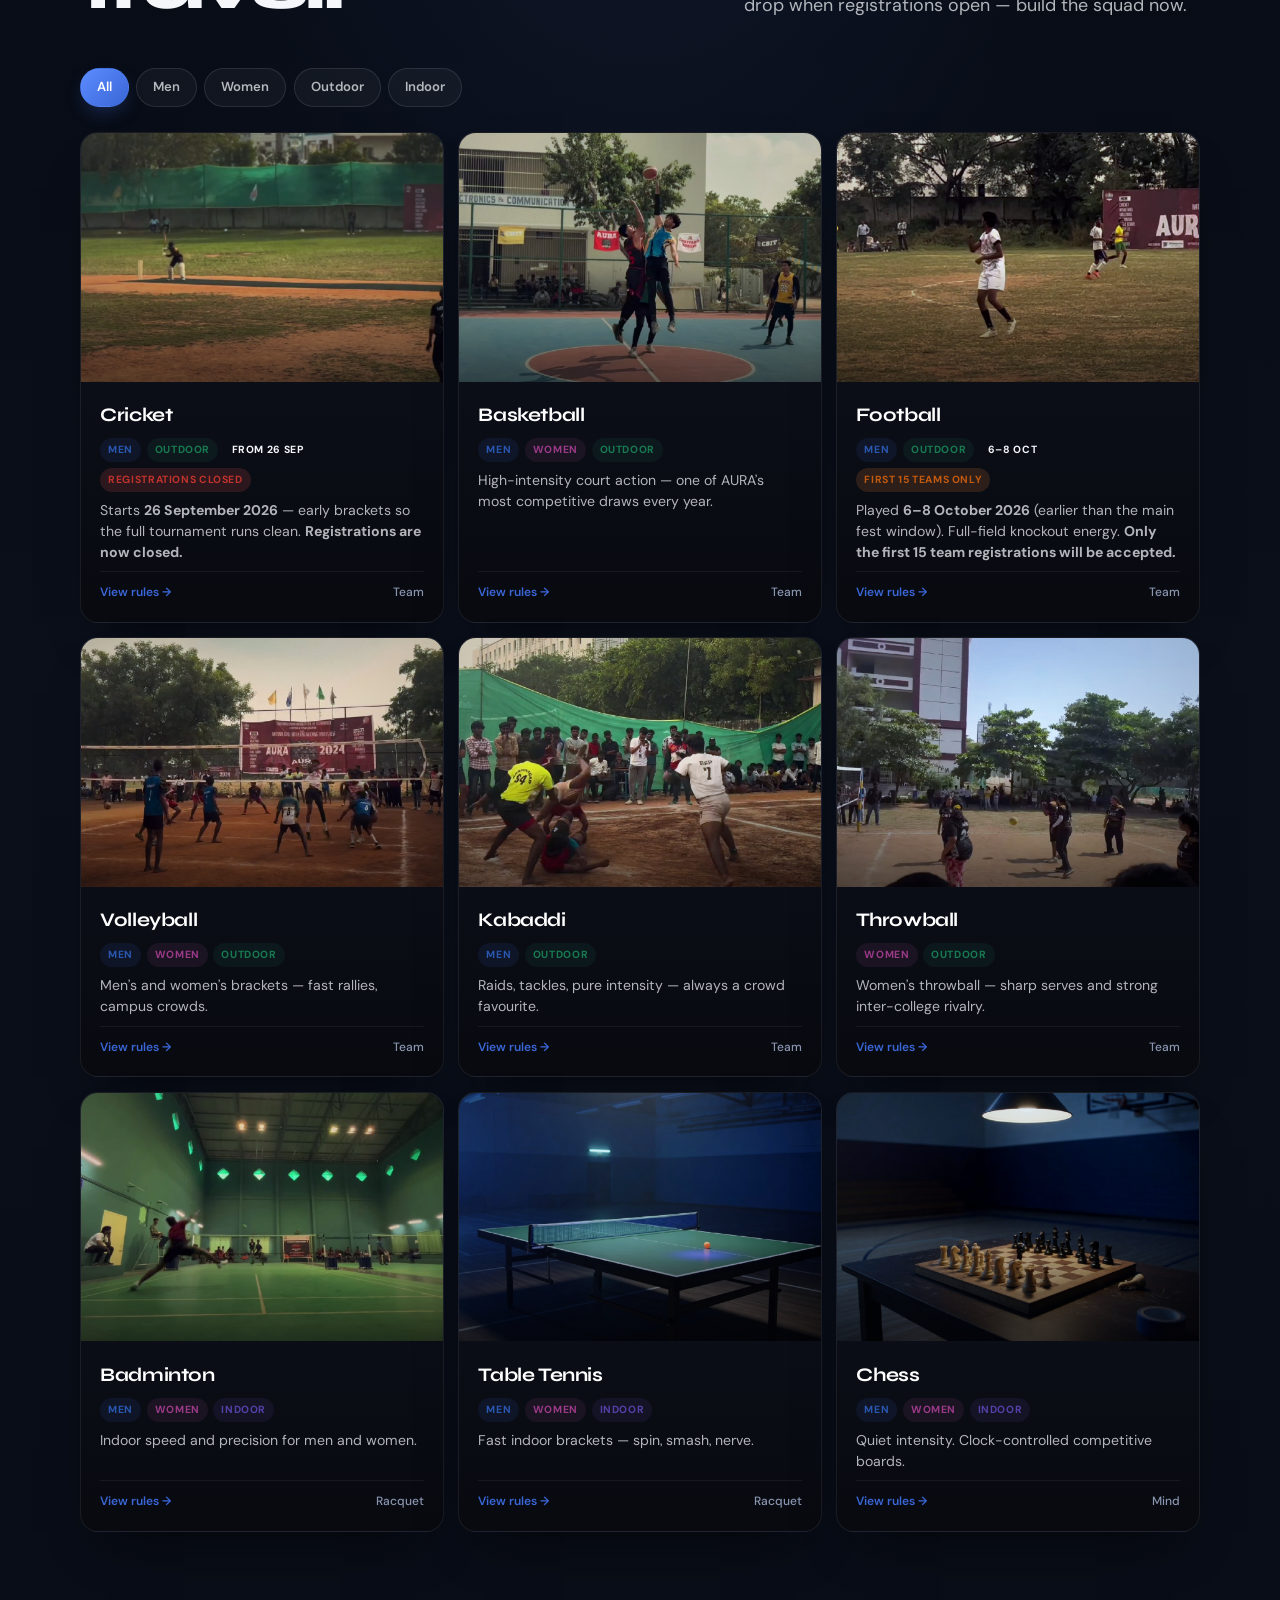
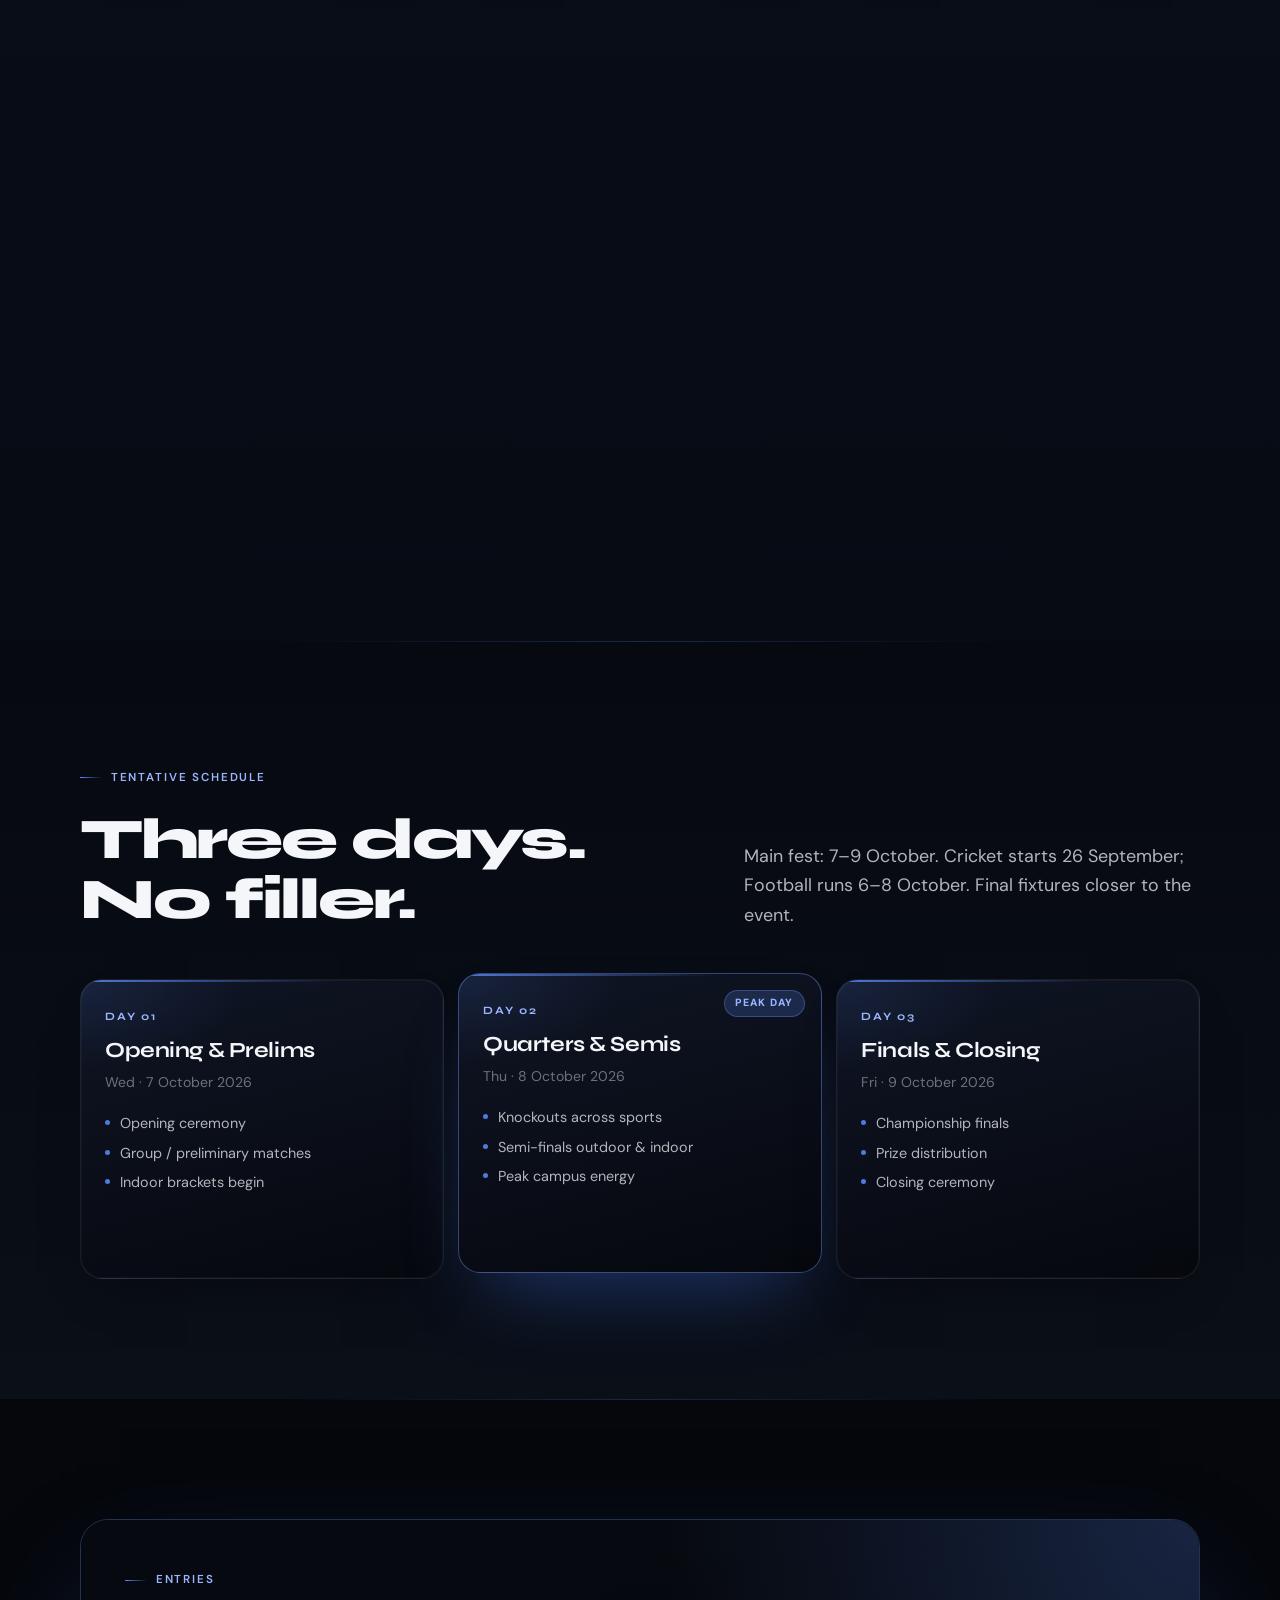
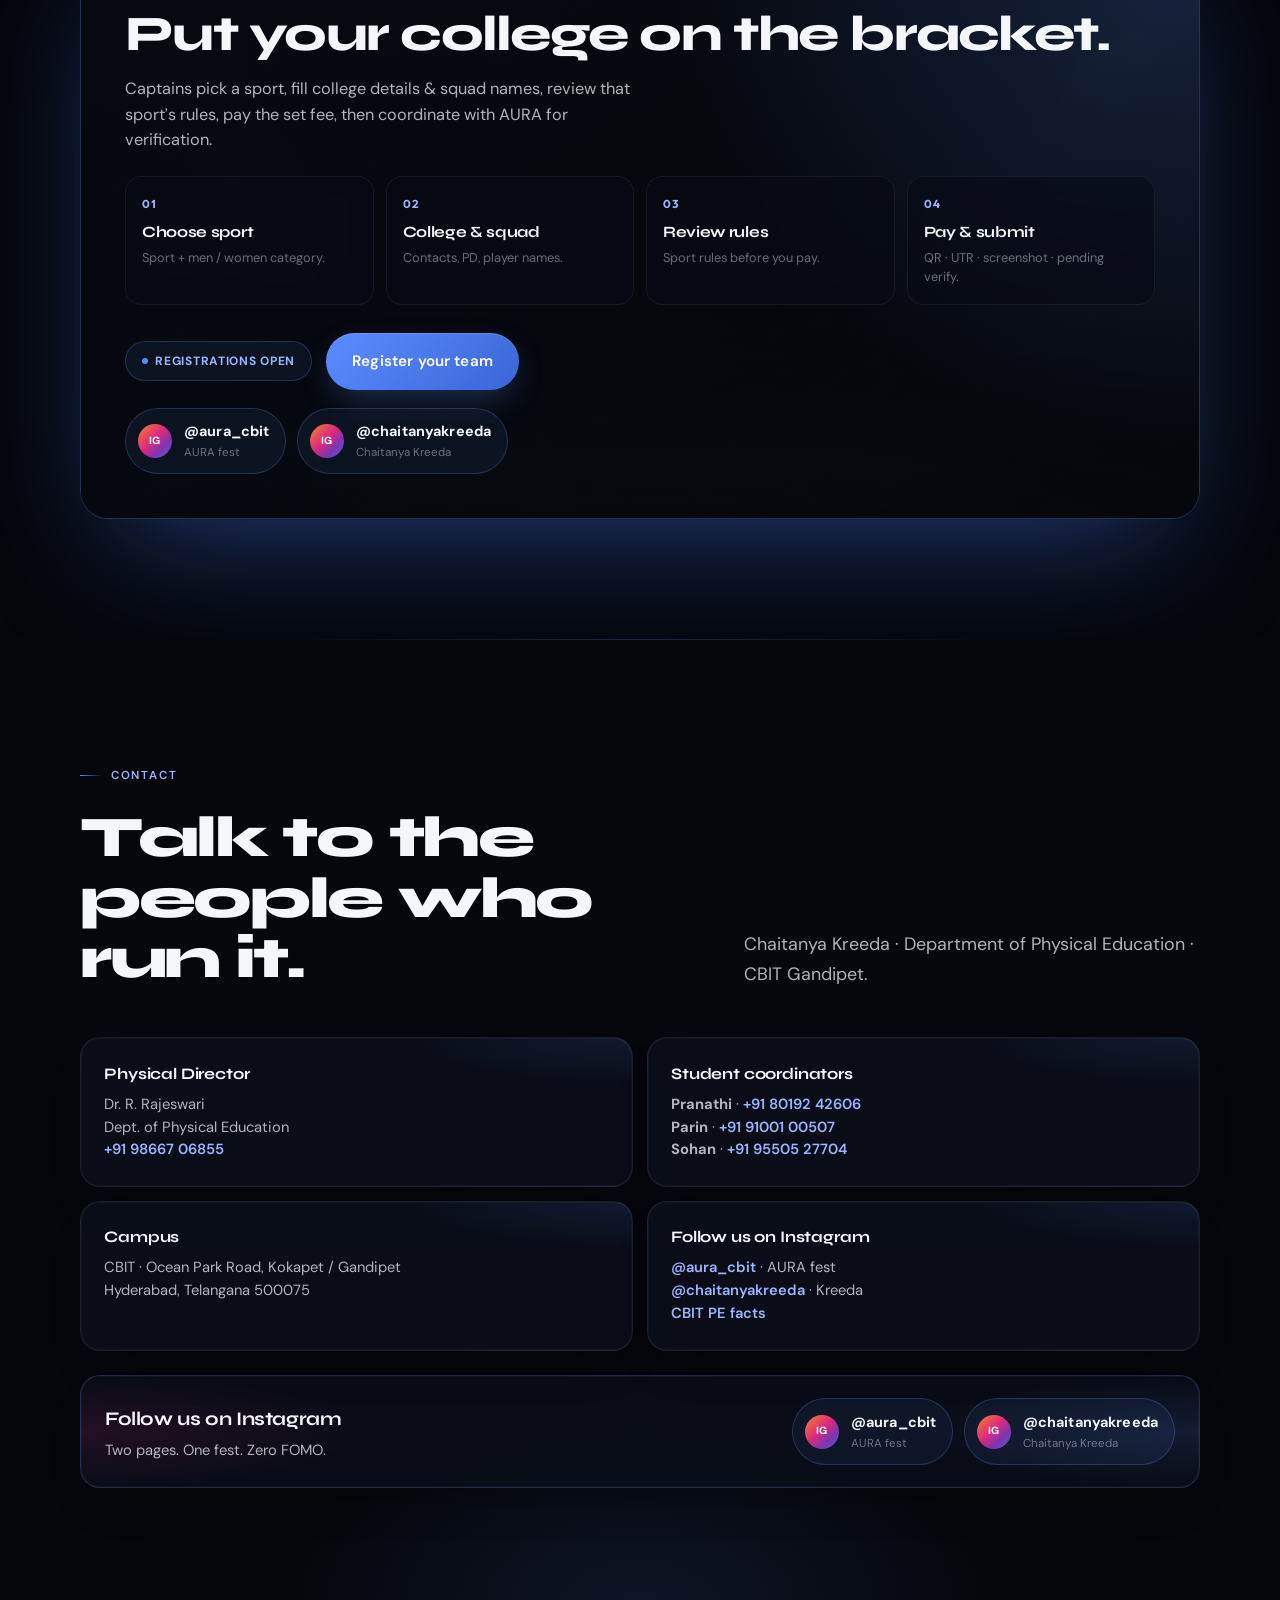
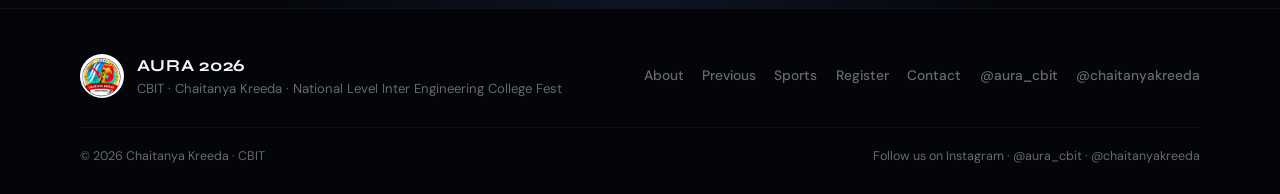
==== commit bccd4fb5: "Cap Football at 15 teams; require Bonafide Certificate for all sports; fix squad limits. - Football'" ====
--- a/index.html
+++ b/index.html
@@ -387,8 +387,8 @@
             </div>
             <div class="sport-body">
               <h3>Football</h3>
-              <div class="sport-tags"><span class="tag tag-men">Men</span><span class="tag tag-outdoor">Outdoor</span><span class="tag">6–8 Oct</span><span class="tag tag-limited">First 16 teams only</span></div>
-              <p>Played <strong>6–8 October 2026</strong> (earlier than the main fest window). Full-field knockout energy. <strong>Only the first 16 team registrations will be accepted.</strong></p>
+              <div class="sport-tags"><span class="tag tag-men">Men</span><span class="tag tag-outdoor">Outdoor</span><span class="tag">6–8 Oct</span><span class="tag tag-limited">First 15 teams only</span></div>
+              <p>Played <strong>6–8 October 2026</strong> (earlier than the main fest window). Full-field knockout energy. <strong>Only the first 15 team registrations will be accepted.</strong></p>
               <div class="sport-foot">
                 <a class="soon" href="rules.html?sport=football" style="text-decoration:none">View rules →</a>
                 <span class="type">Team</span>
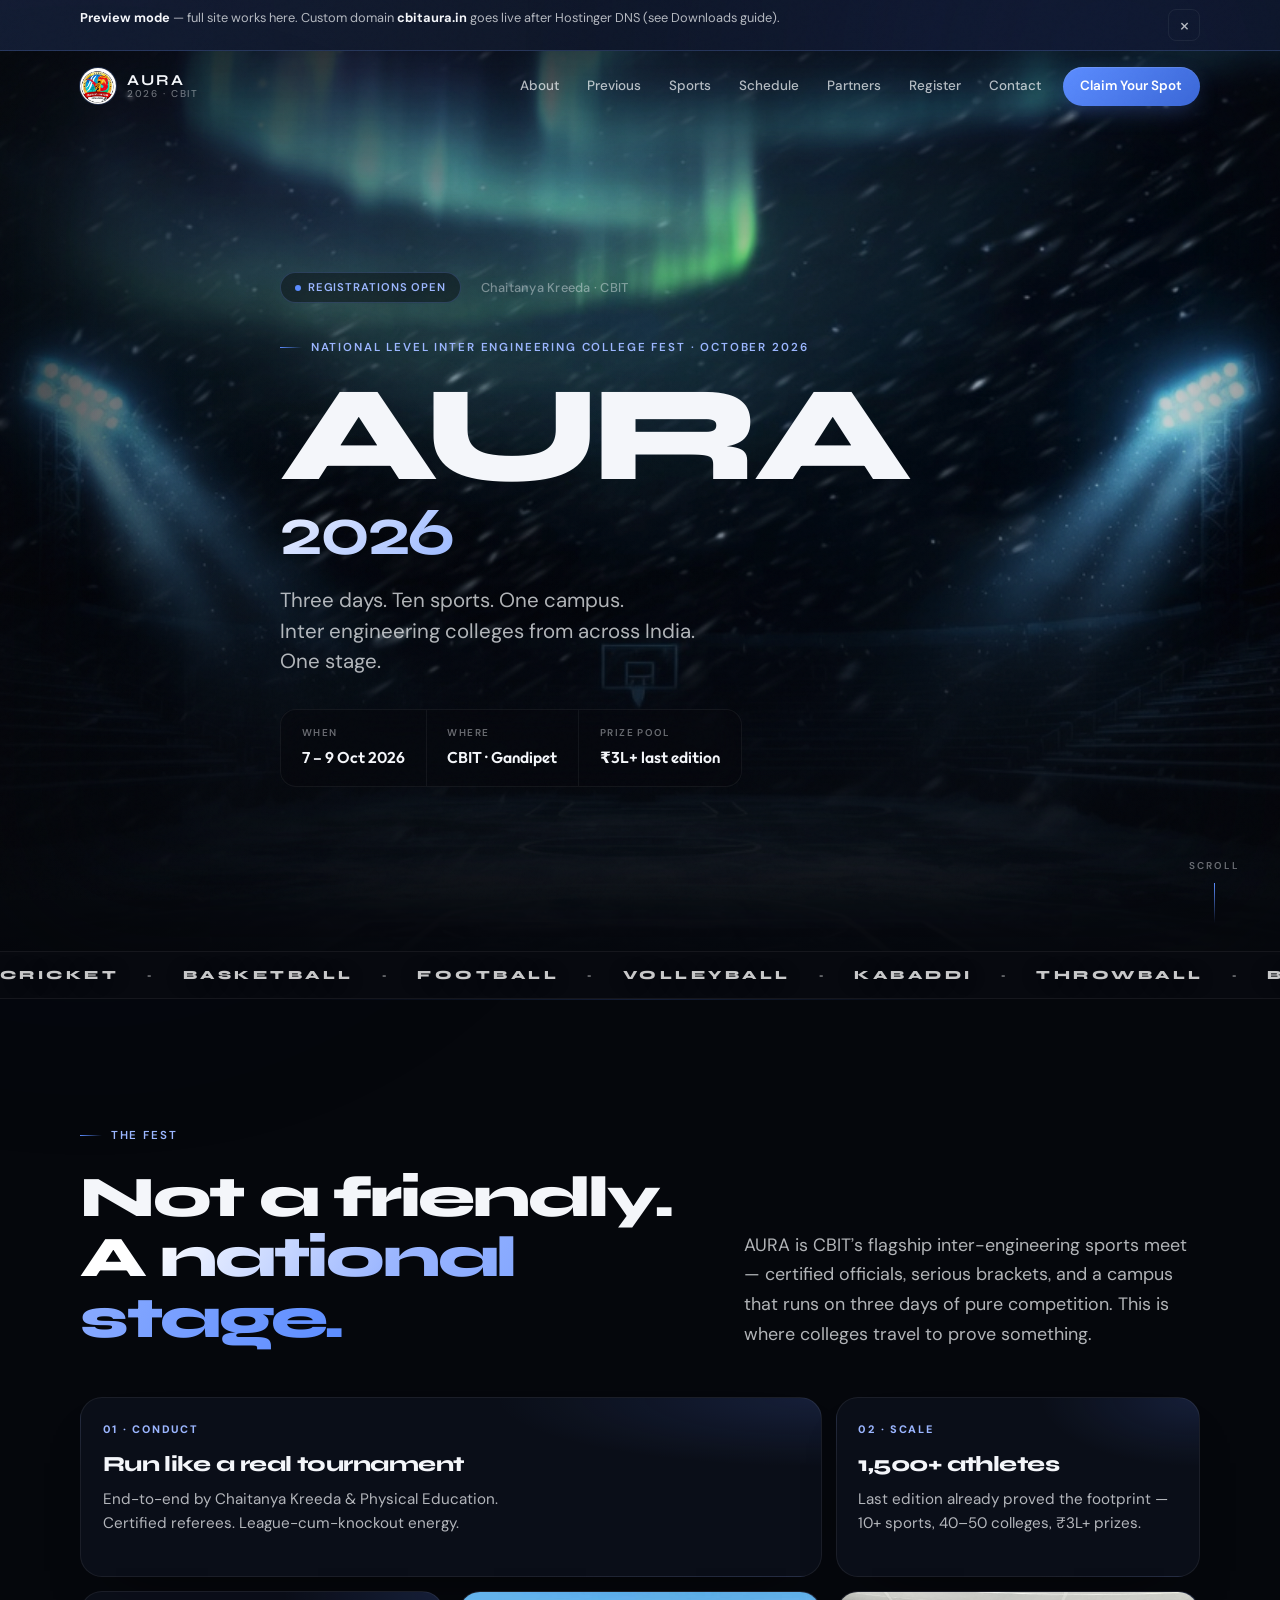
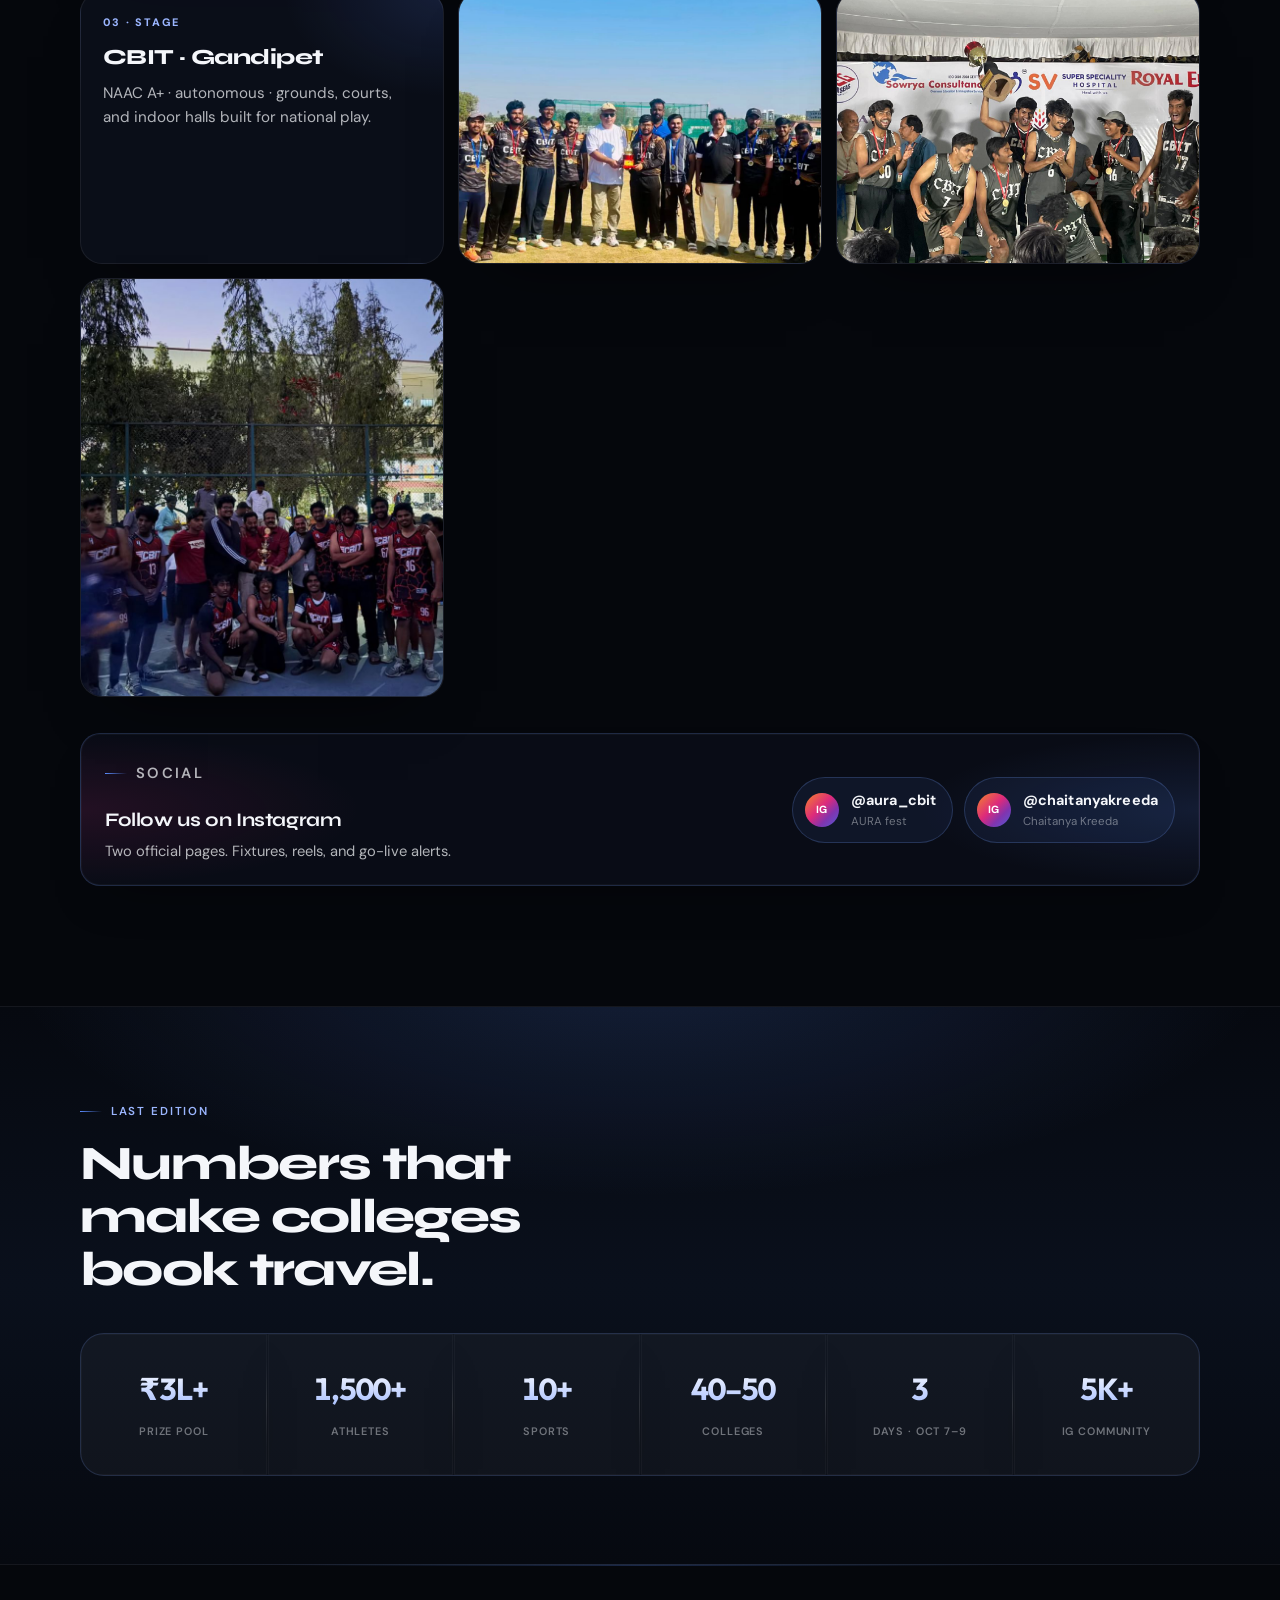
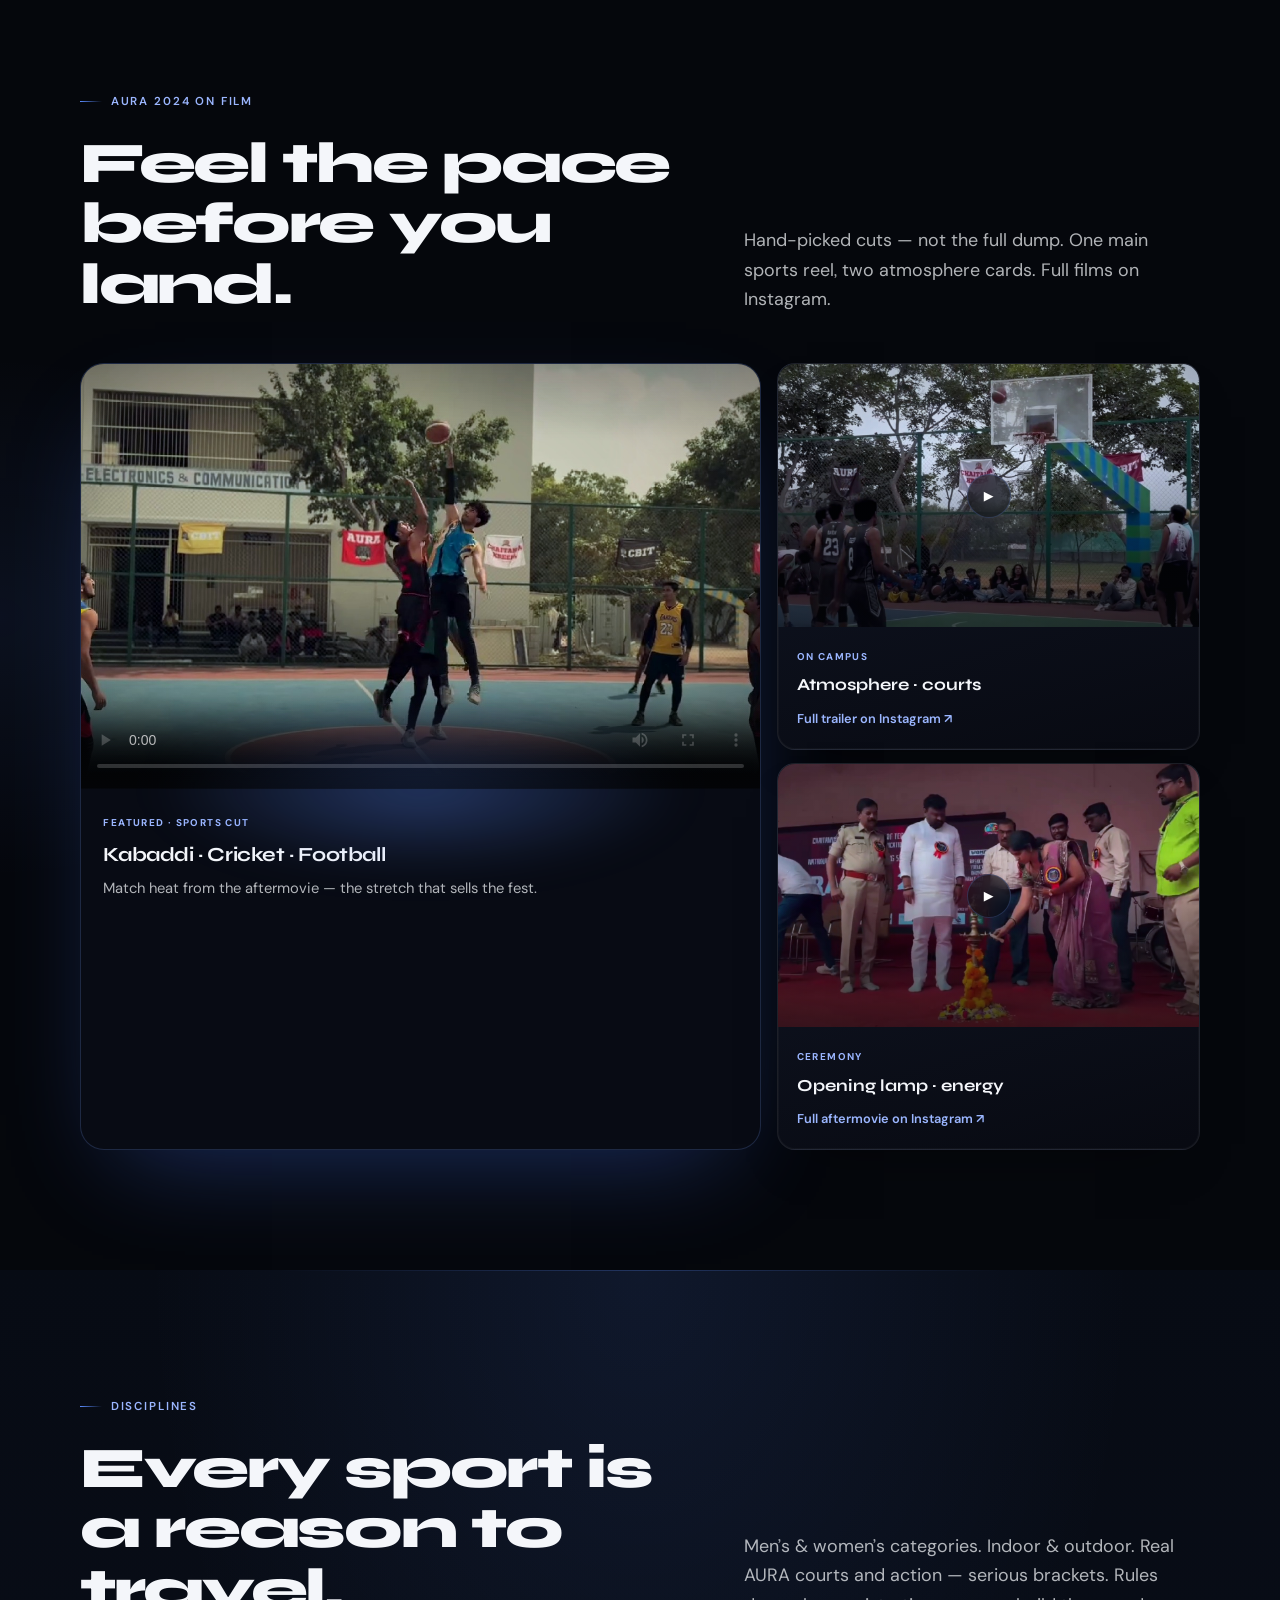
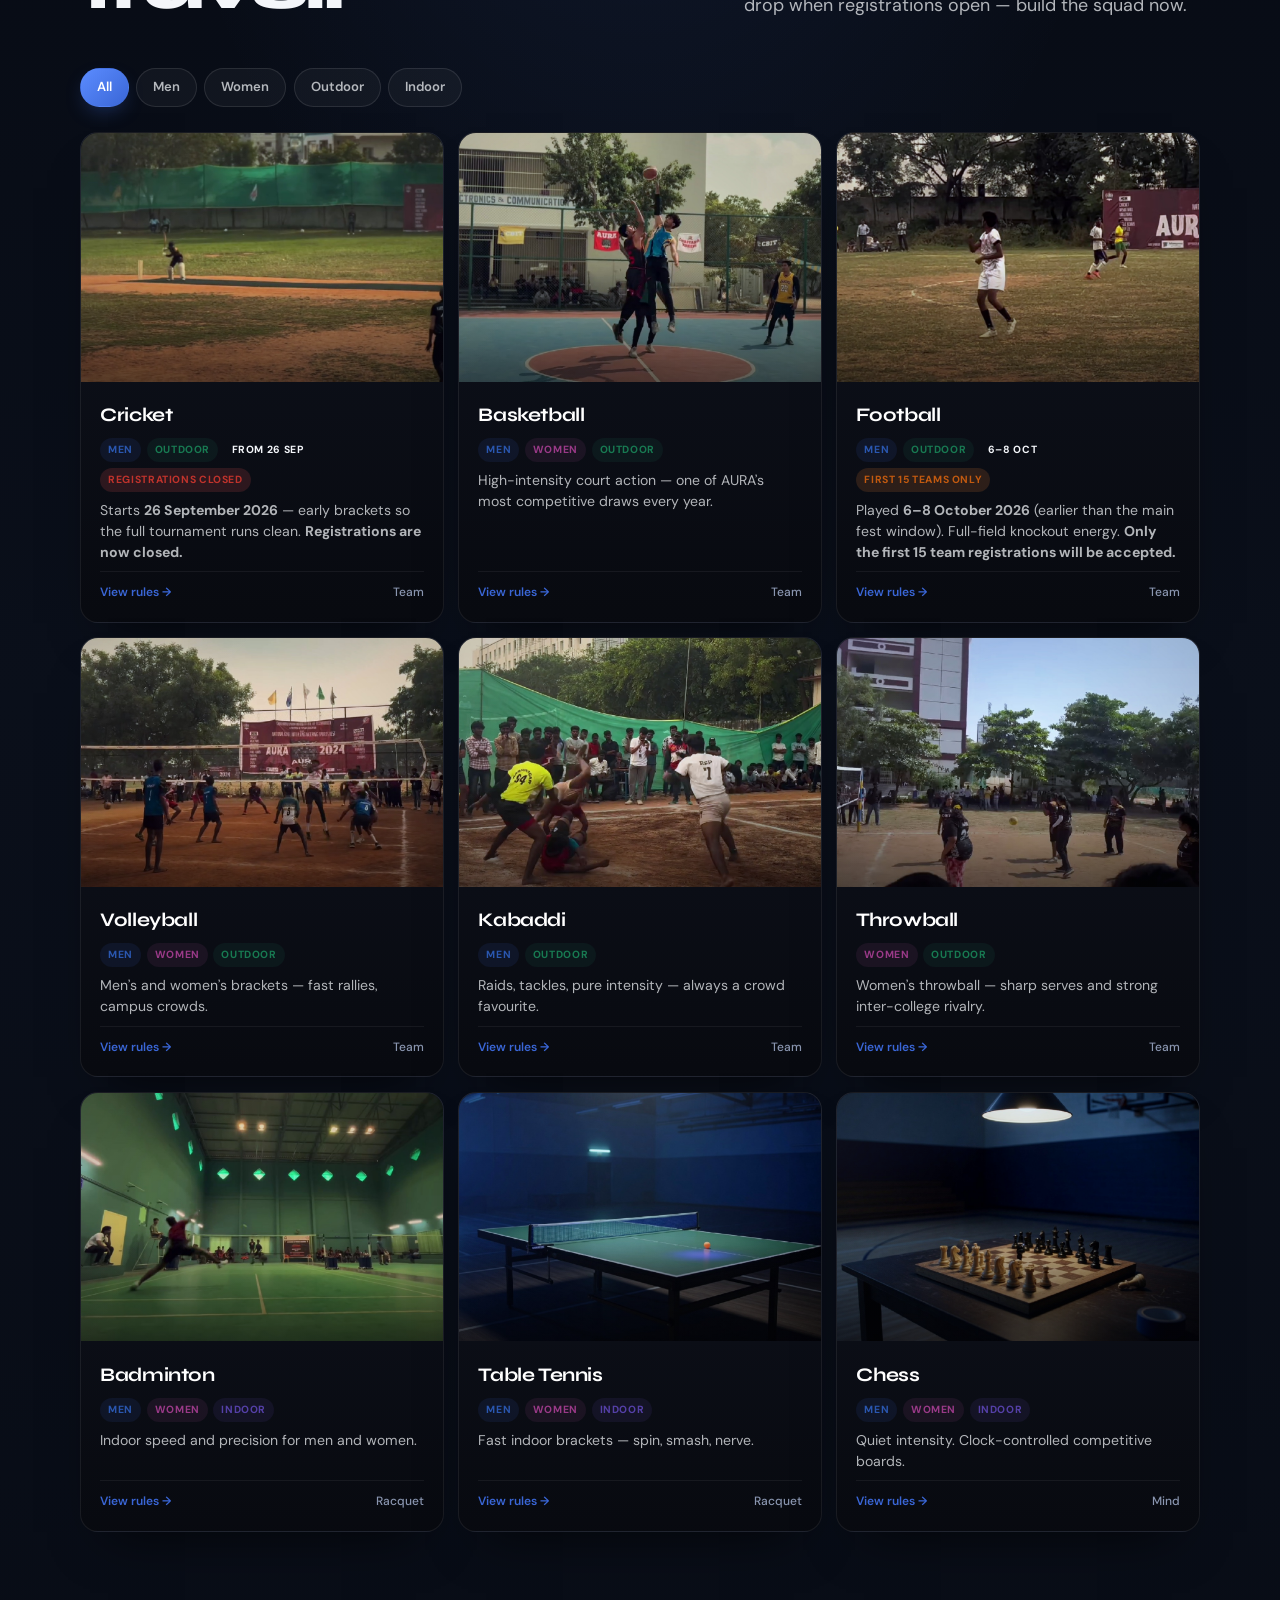
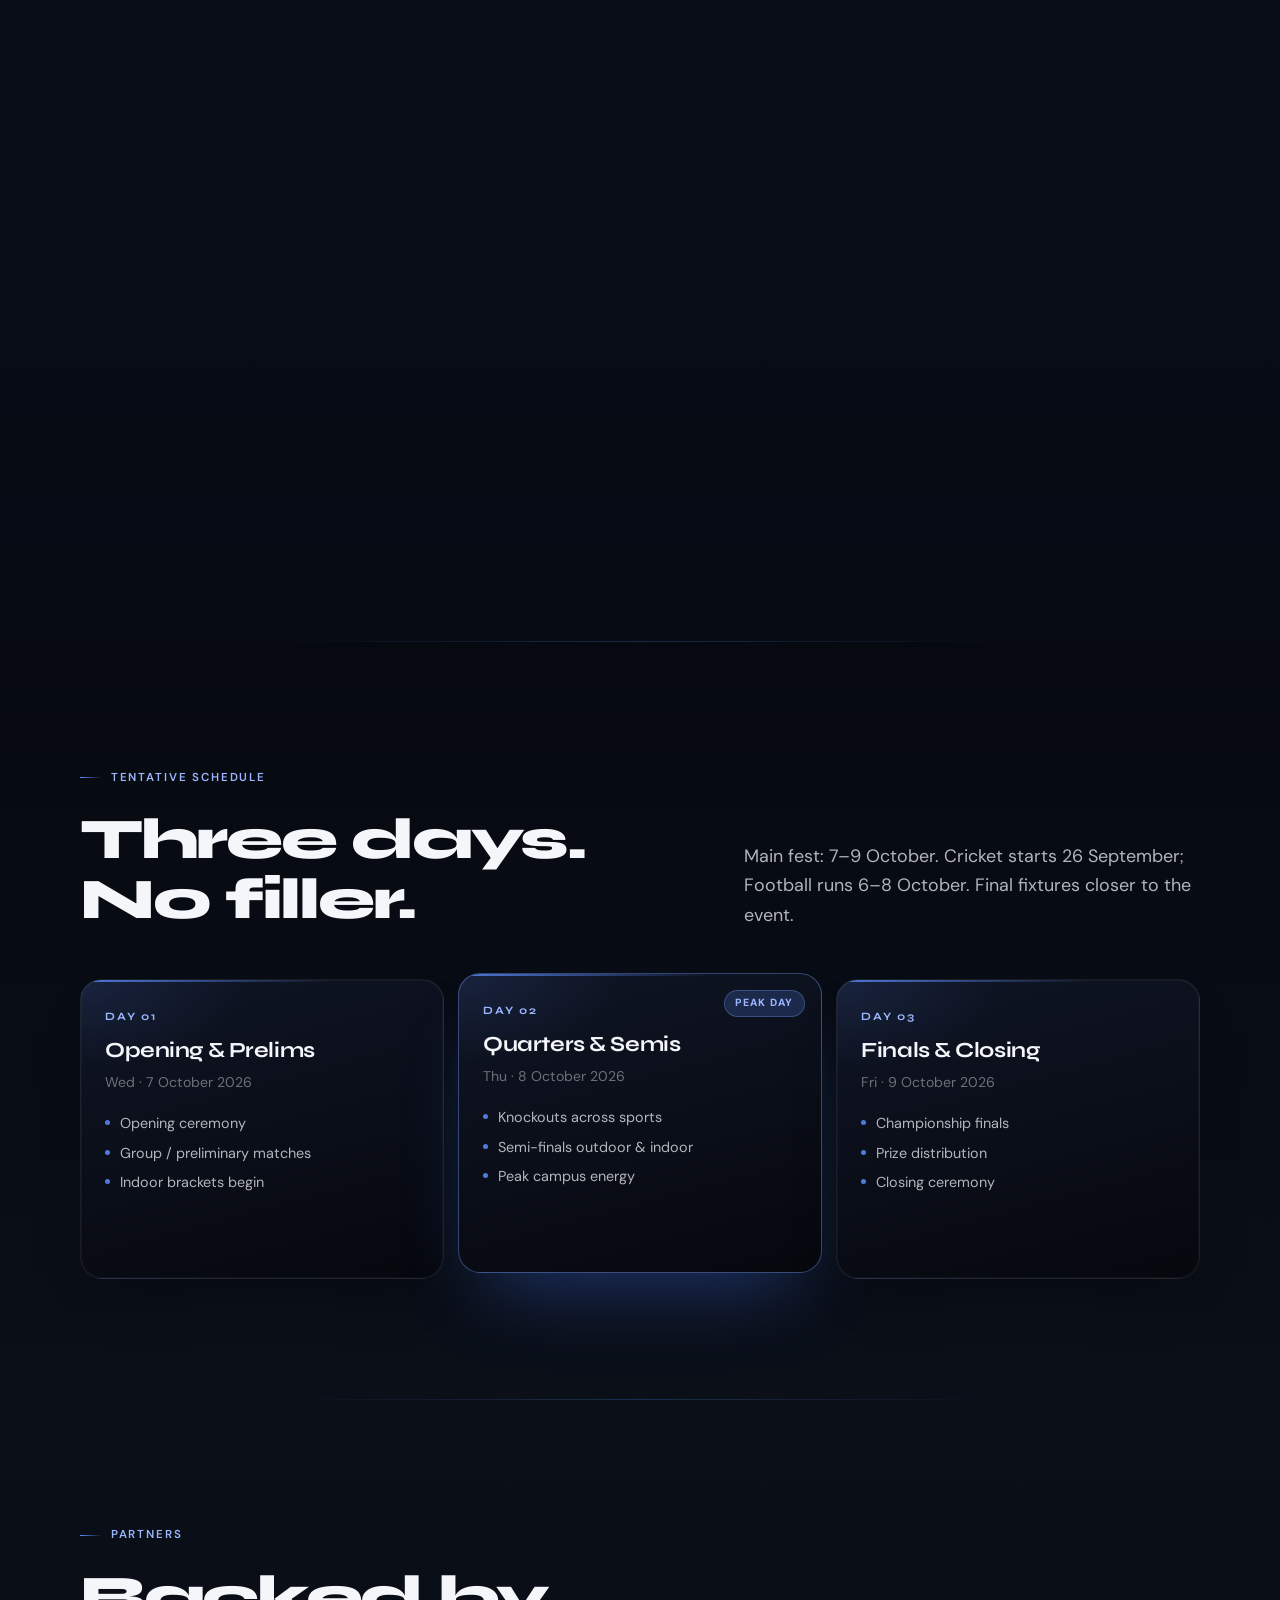
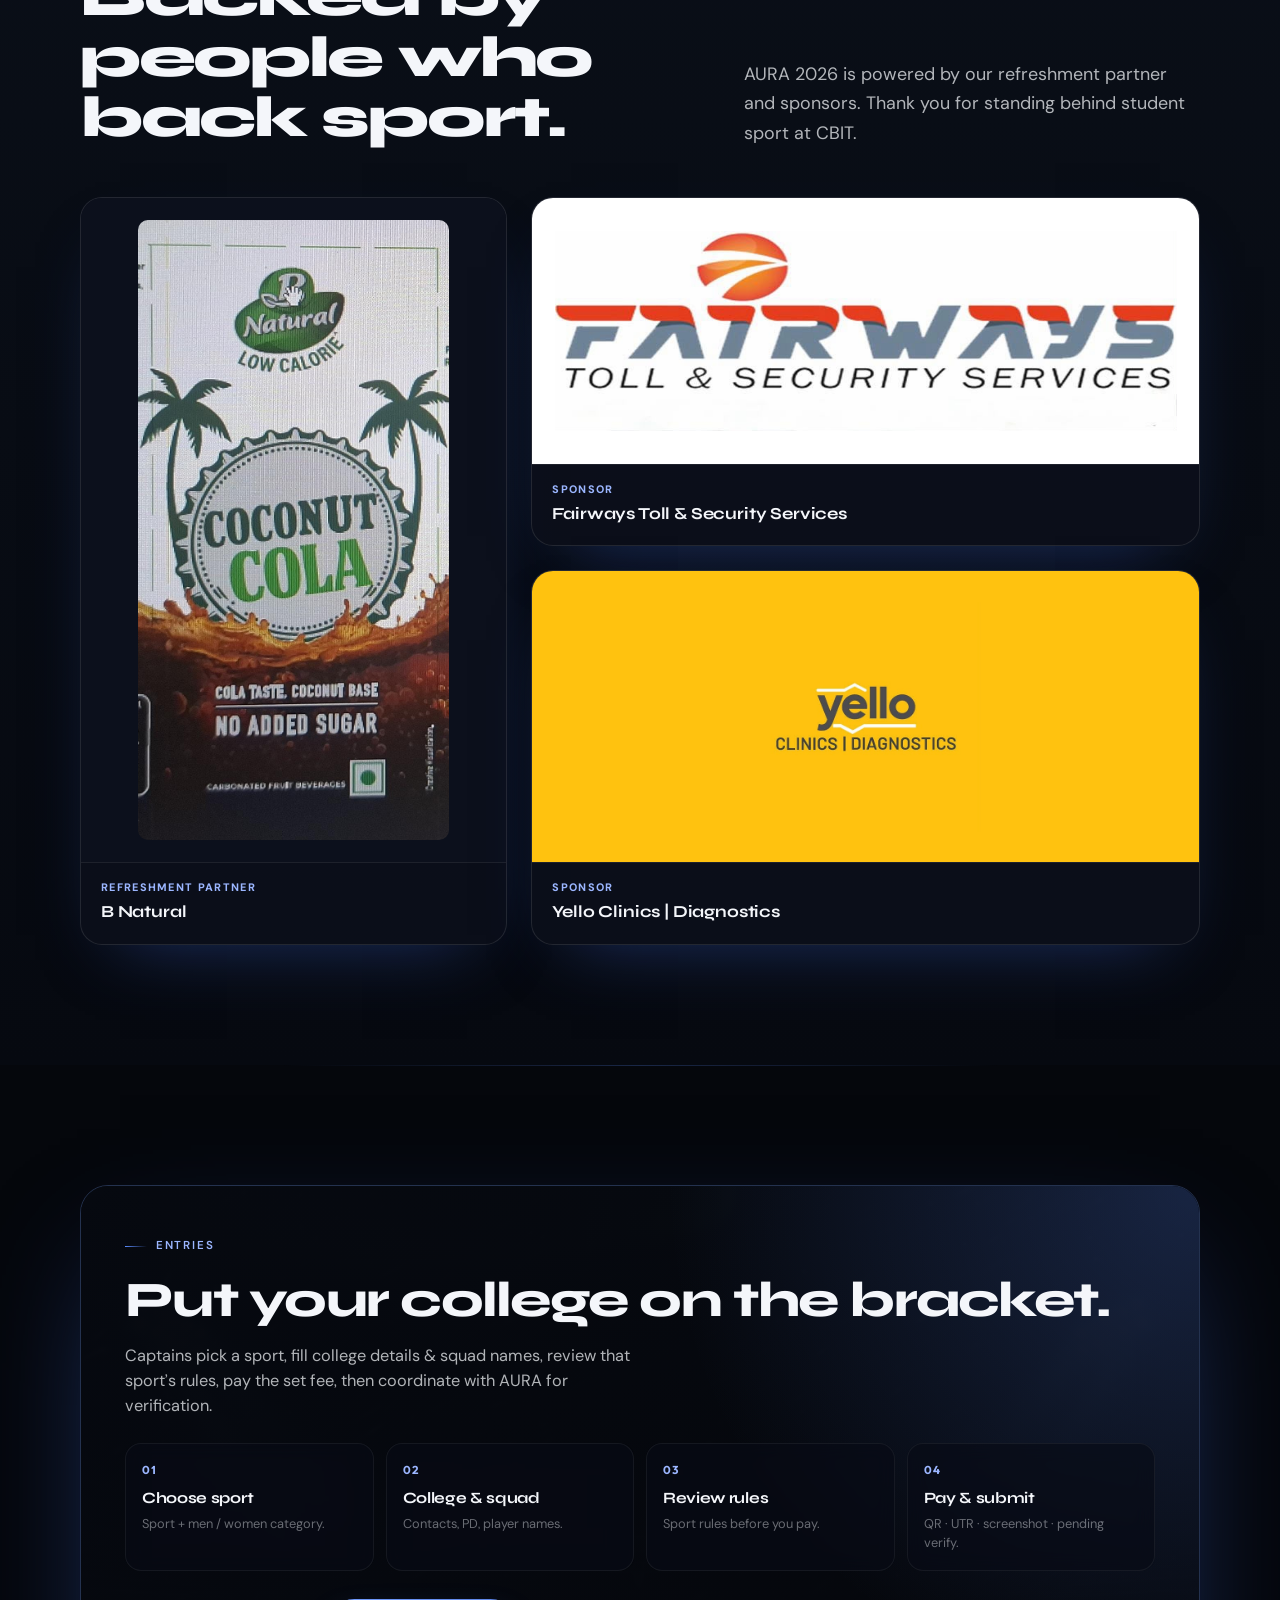
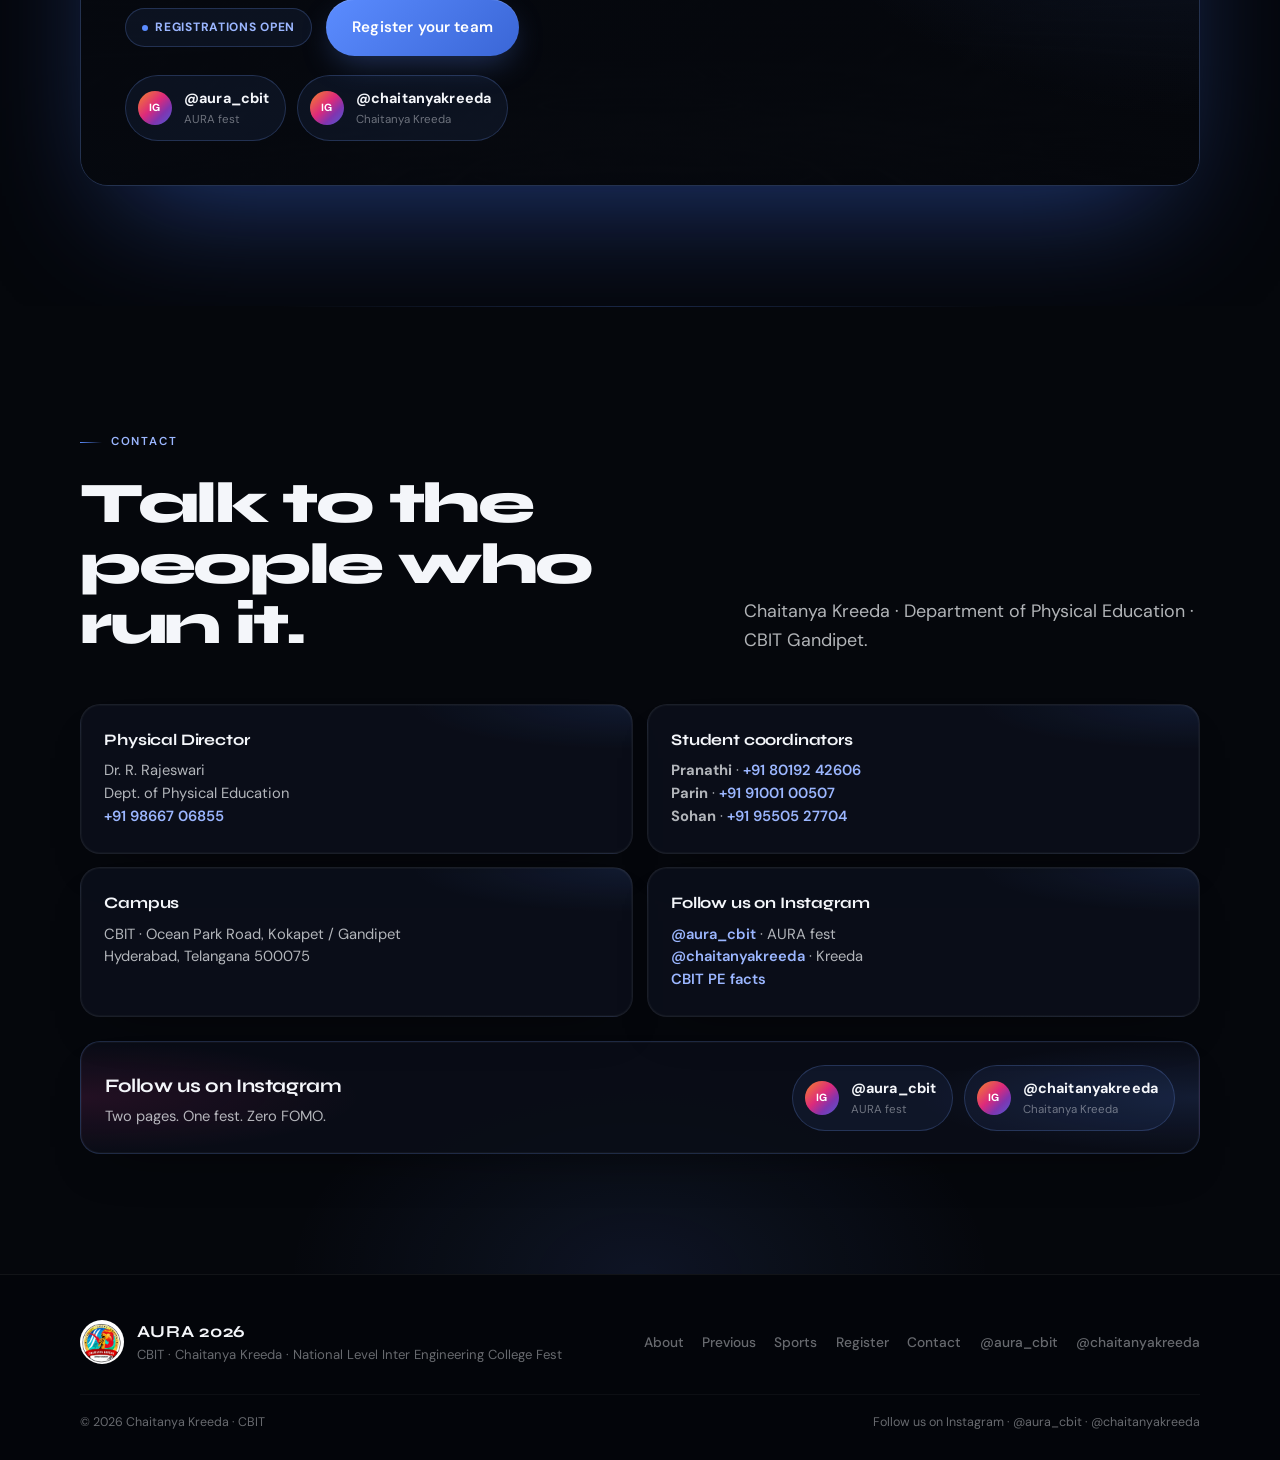
==== commit b09a81e3: "Add sponsors: B Natural (refreshment partner), Fairways, Yello. New Partners section on the homepage" ====
--- a/index.html
+++ b/index.html
@@ -60,6 +60,7 @@
           <a href="#editions">Previous</a>
           <a href="#sports">Sports</a>
           <a href="#schedule">Schedule</a>
+          <a href="#sponsors">Partners</a>
           <a href="#register">Register</a>
           <a href="#contact">Contact</a>
           <a class="nav-cta" href="#register">Claim Your Spot</a>
@@ -561,6 +562,39 @@
       </div>
     </section>
 
+    <!-- SPONSORS -->
+    <section class="section sec-sponsors" id="sponsors">
+      <div class="container">
+        <div class="split-headline reveal">
+          <div>
+            <p class="eyebrow">Partners</p>
+            <h2>Backed by people who back sport.</h2>
+          </div>
+          <p class="lead wide">AURA 2026 is powered by our refreshment partner and sponsors. Thank you for standing behind student sport at CBIT.</p>
+        </div>
+        <div class="sponsors-grid reveal">
+          <figure class="sponsor-card sponsor-feature">
+            <div class="sponsor-media">
+              <img src="assets/sponsors/b-natural-coconut-cola.jpg" alt="B Natural Coconut Cola, low calorie, no added sugar" width="760" height="1513" loading="lazy" />
+            </div>
+            <figcaption><span class="sponsor-role">Refreshment Partner</span><strong>B Natural</strong></figcaption>
+          </figure>
+          <figure class="sponsor-card">
+            <div class="sponsor-media sponsor-media-white">
+              <img src="assets/sponsors/fairways-toll-security.jpg" alt="Fairways Toll &amp; Security Services" width="885" height="285" loading="lazy" />
+            </div>
+            <figcaption><span class="sponsor-role">Sponsor</span><strong>Fairways Toll &amp; Security Services</strong></figcaption>
+          </figure>
+          <figure class="sponsor-card">
+            <div class="sponsor-media sponsor-media-yello">
+              <img src="assets/sponsors/yello-diagnostics.jpg" alt="Yello Clinics | Diagnostics" width="554" height="554" loading="lazy" />
+            </div>
+            <figcaption><span class="sponsor-role">Sponsor</span><strong>Yello Clinics | Diagnostics</strong></figcaption>
+          </figure>
+        </div>
+      </div>
+    </section>
+
     <!-- REGISTER -->
     <section class="section sec-register" id="register">
       <div class="container">
--- a/css/styles.css
+++ b/css/styles.css
@@ -2123,3 +2123,107 @@
   .sports-cta { flex-direction: column; align-items: stretch; }
   .sports-cta .btn { width: 100%; }
 }
+
+/* ============================================================
+   Sponsors / partners — logos always shown whole (object-fit: contain)
+   ============================================================ */
+.sec-sponsors {
+  background: linear-gradient(180deg, #0a0f18, #060910);
+}
+.sponsors-grid {
+  display: grid;
+  grid-template-columns: minmax(0, 0.78fr) minmax(0, 1.22fr);
+  gap: clamp(1rem, 2.5vw, 1.5rem);
+  align-items: stretch;
+}
+.sponsor-card {
+  margin: 0;
+  display: flex;
+  flex-direction: column;
+  border-radius: 22px;
+  overflow: hidden;
+  border: 1px solid rgba(255, 255, 255, 0.1);
+  background: rgba(12, 16, 28, 0.85);
+  box-shadow: 0 30px 70px -40px rgba(59, 102, 214, 0.5);
+  transition: transform 0.25s var(--ease), border-color 0.25s;
+}
+.sponsor-card:hover {
+  transform: translateY(-3px);
+  border-color: rgba(120, 160, 255, 0.4);
+}
+.sponsor-feature { grid-row: span 2; }
+.sponsor-media {
+  flex: 1;
+  display: flex;
+  align-items: center;
+  justify-content: center;
+  min-height: 250px;
+  padding: clamp(0.9rem, 2vw, 1.4rem);
+  background: #0c101c;
+}
+.sponsor-media img {
+  display: block;
+  max-width: 100%;
+  width: auto;
+  height: auto;
+  object-fit: contain; /* never crop a sponsor's logo */
+}
+.sponsor-feature .sponsor-media { min-height: 520px; }
+.sponsor-feature .sponsor-media img { max-height: 620px; border-radius: 10px; }
+.sponsor-media-white { background: #fff; }
+.sponsor-media-yello { background: #ffc20f; }
+.sponsor-media-white img,
+.sponsor-media-yello img { max-height: 230px; }
+.sponsor-card figcaption {
+  display: flex;
+  flex-direction: column;
+  gap: 0.2rem;
+  padding: 1rem 1.25rem 1.15rem;
+  border-top: 1px solid rgba(255, 255, 255, 0.08);
+}
+.sponsor-role {
+  font-size: 0.68rem;
+  font-weight: 800;
+  letter-spacing: 0.12em;
+  text-transform: uppercase;
+  color: var(--blue-soft);
+}
+.sponsor-card figcaption strong {
+  font-family: var(--font-display);
+  font-size: 1.05rem;
+  letter-spacing: -0.01em;
+  color: var(--text);
+}
+
+/* compact 3-up version used on the registration page */
+.sponsors-block { margin-top: 2.5rem; }
+.sponsors-block-title {
+  font-size: 0.72rem;
+  font-weight: 800;
+  letter-spacing: 0.14em;
+  text-transform: uppercase;
+  color: var(--text-3);
+  margin: 0 0 0.9rem;
+}
+.sponsors-grid-compact { grid-template-columns: repeat(3, minmax(0, 1fr)); }
+.sponsors-grid-compact .sponsor-feature { grid-row: auto; }
+.sponsors-grid-compact .sponsor-media,
+.sponsors-grid-compact .sponsor-feature .sponsor-media { min-height: 290px; }
+.sponsors-grid-compact .sponsor-feature .sponsor-media img { max-height: 270px; }
+.sponsors-grid-compact .sponsor-media-white img,
+.sponsors-grid-compact .sponsor-media-yello img { max-height: 200px; }
+.sponsors-grid-compact .sponsor-card figcaption strong { font-size: 0.92rem; }
+
+@media (max-width: 860px) {
+  .sponsors-grid { grid-template-columns: 1fr; }
+  .sponsor-feature { grid-row: auto; }
+  .sponsor-media { min-height: 0; }
+  .sponsor-feature .sponsor-media { min-height: 0; }
+  .sponsor-feature .sponsor-media img { max-height: 460px; }
+}
+@media (max-width: 640px) {
+  .sponsors-grid-compact { grid-template-columns: 1fr; }
+  .sponsors-grid-compact .sponsor-media,
+  .sponsors-grid-compact .sponsor-feature .sponsor-media { min-height: 0; }
+  .sponsors-grid-compact .sponsor-feature .sponsor-media img { max-height: 420px; }
+}
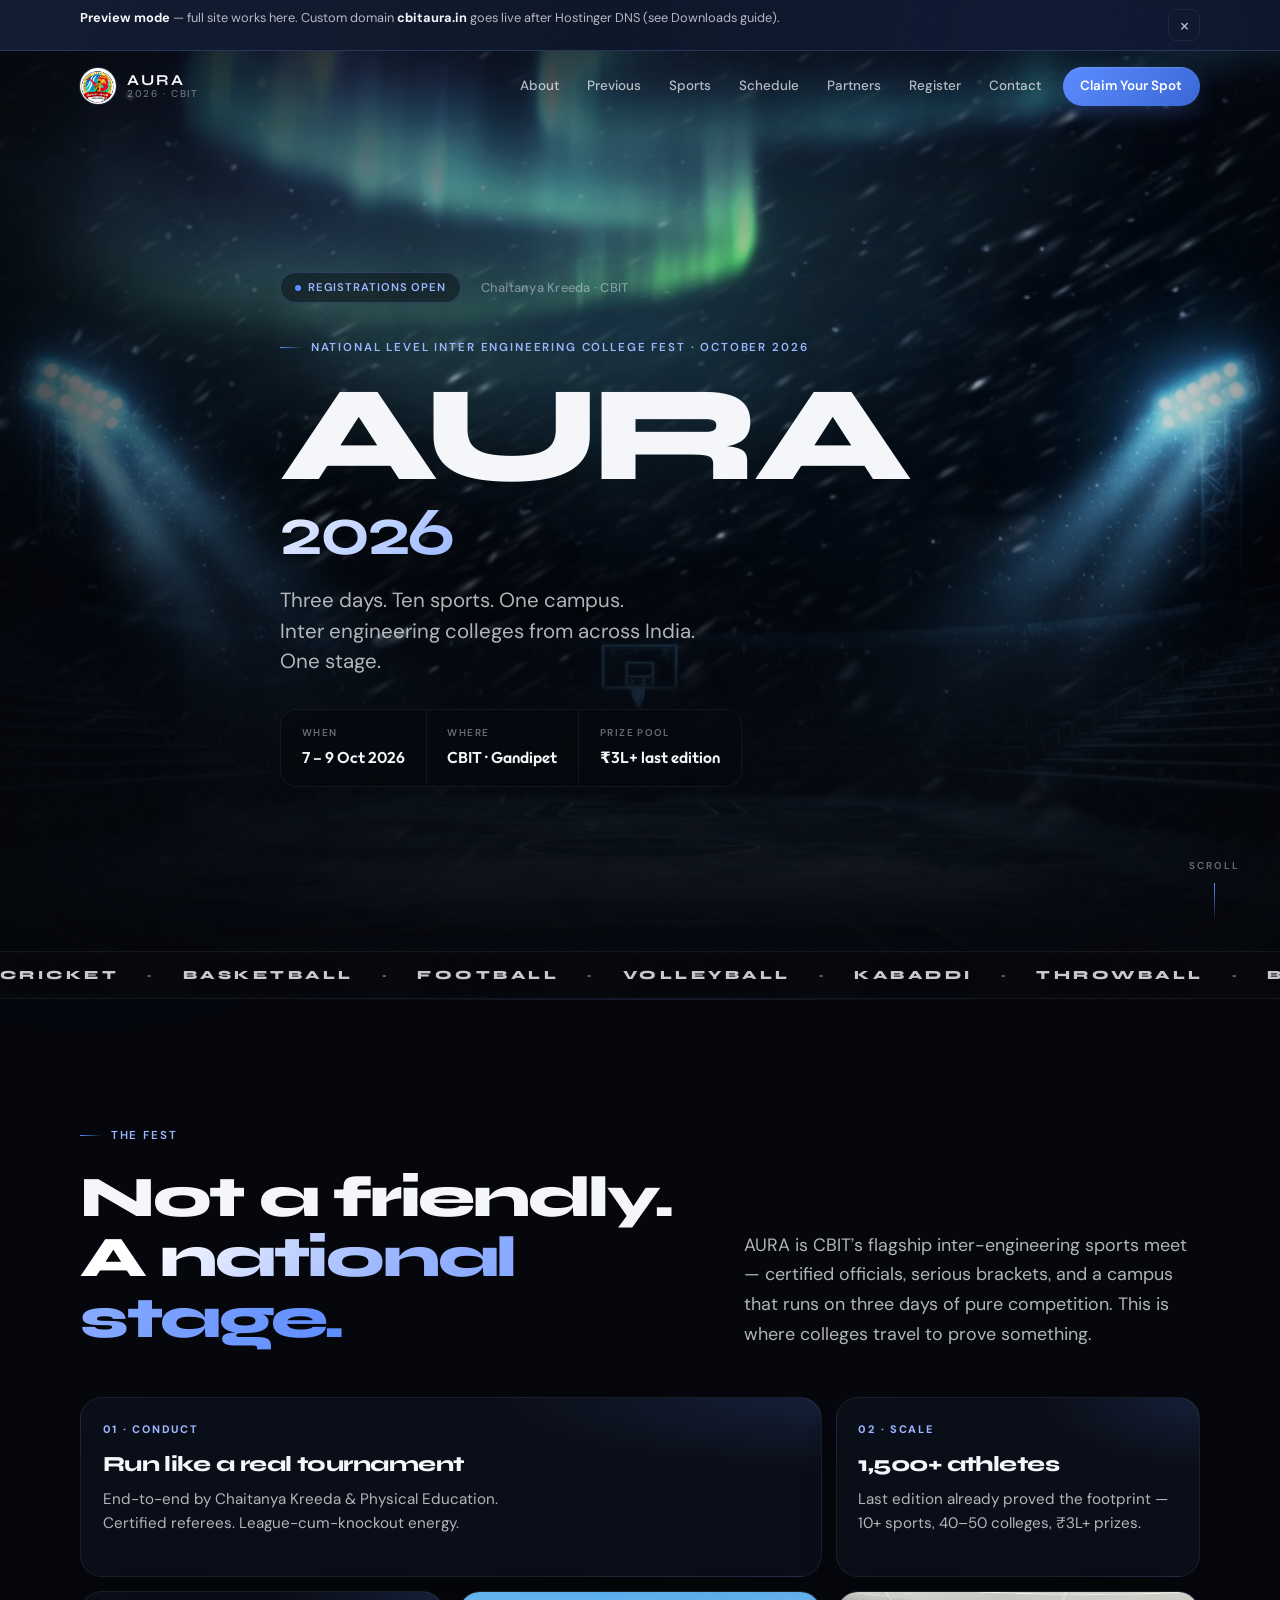
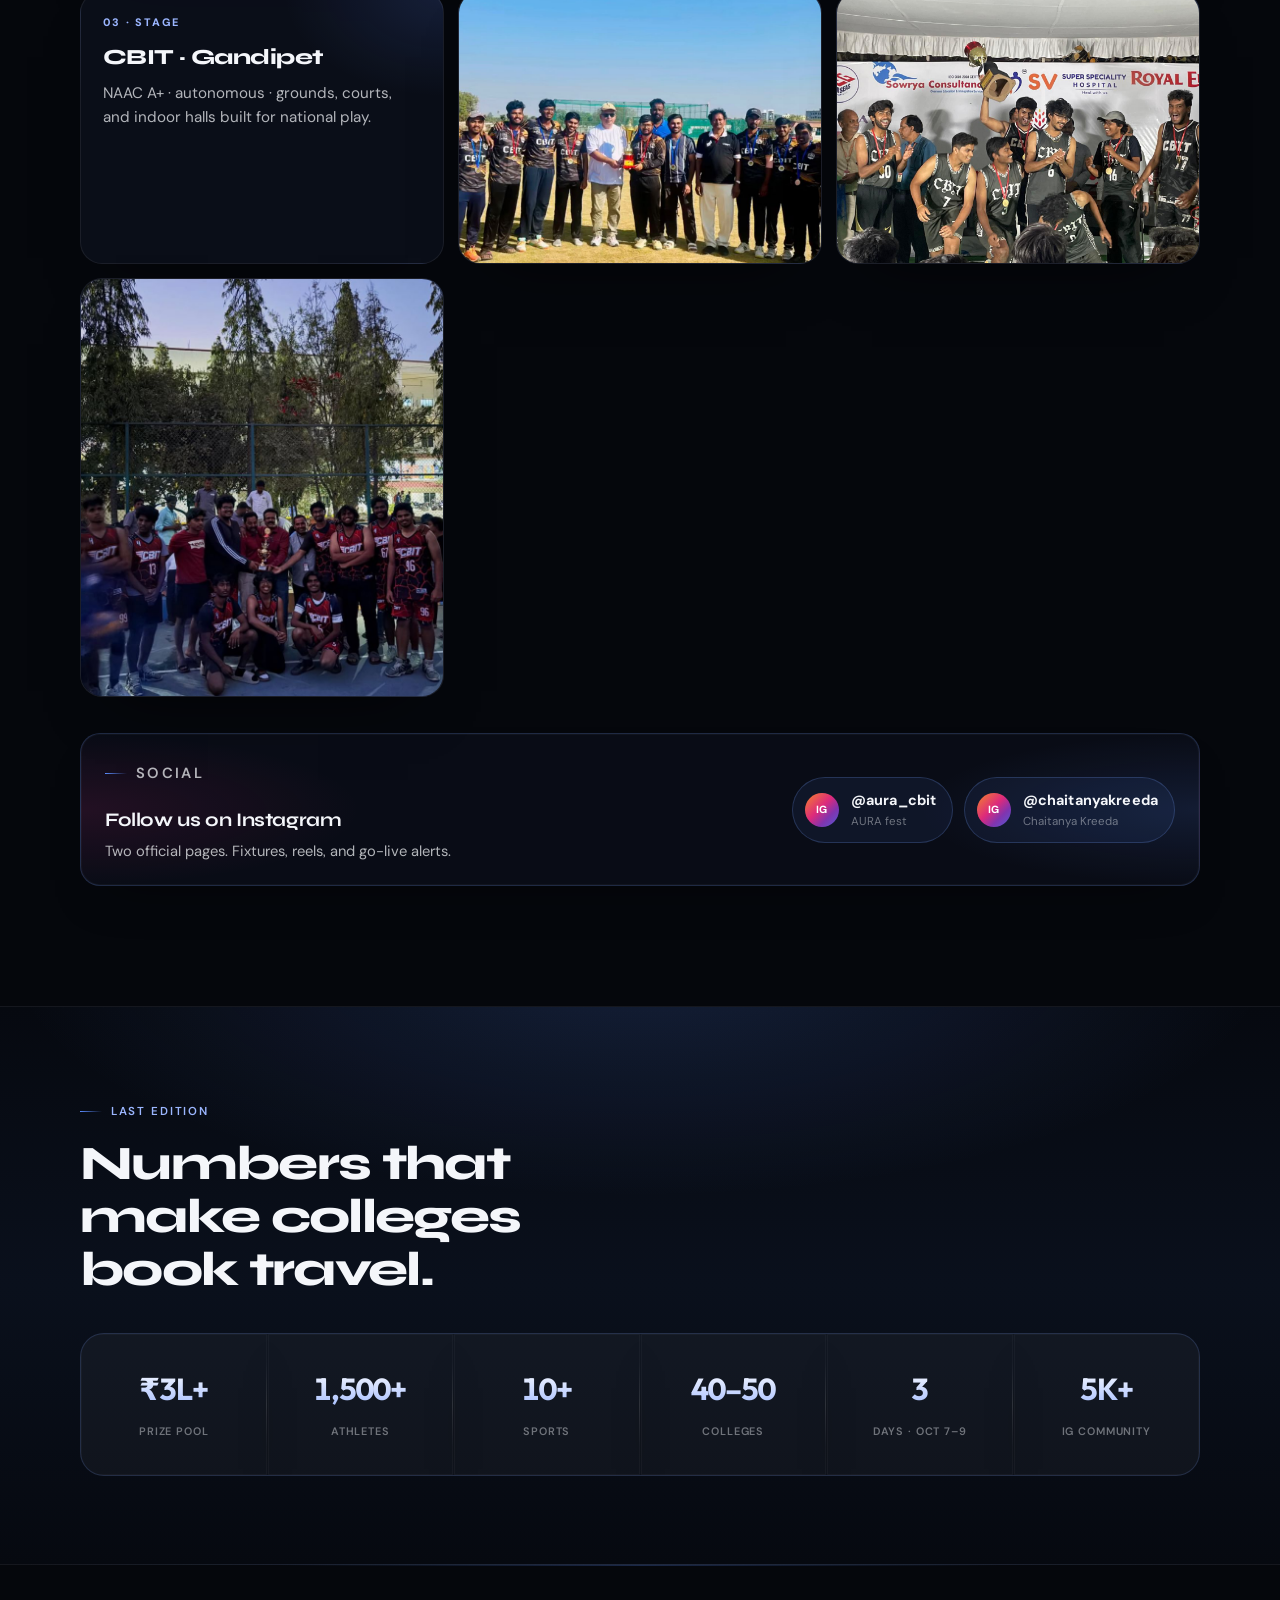
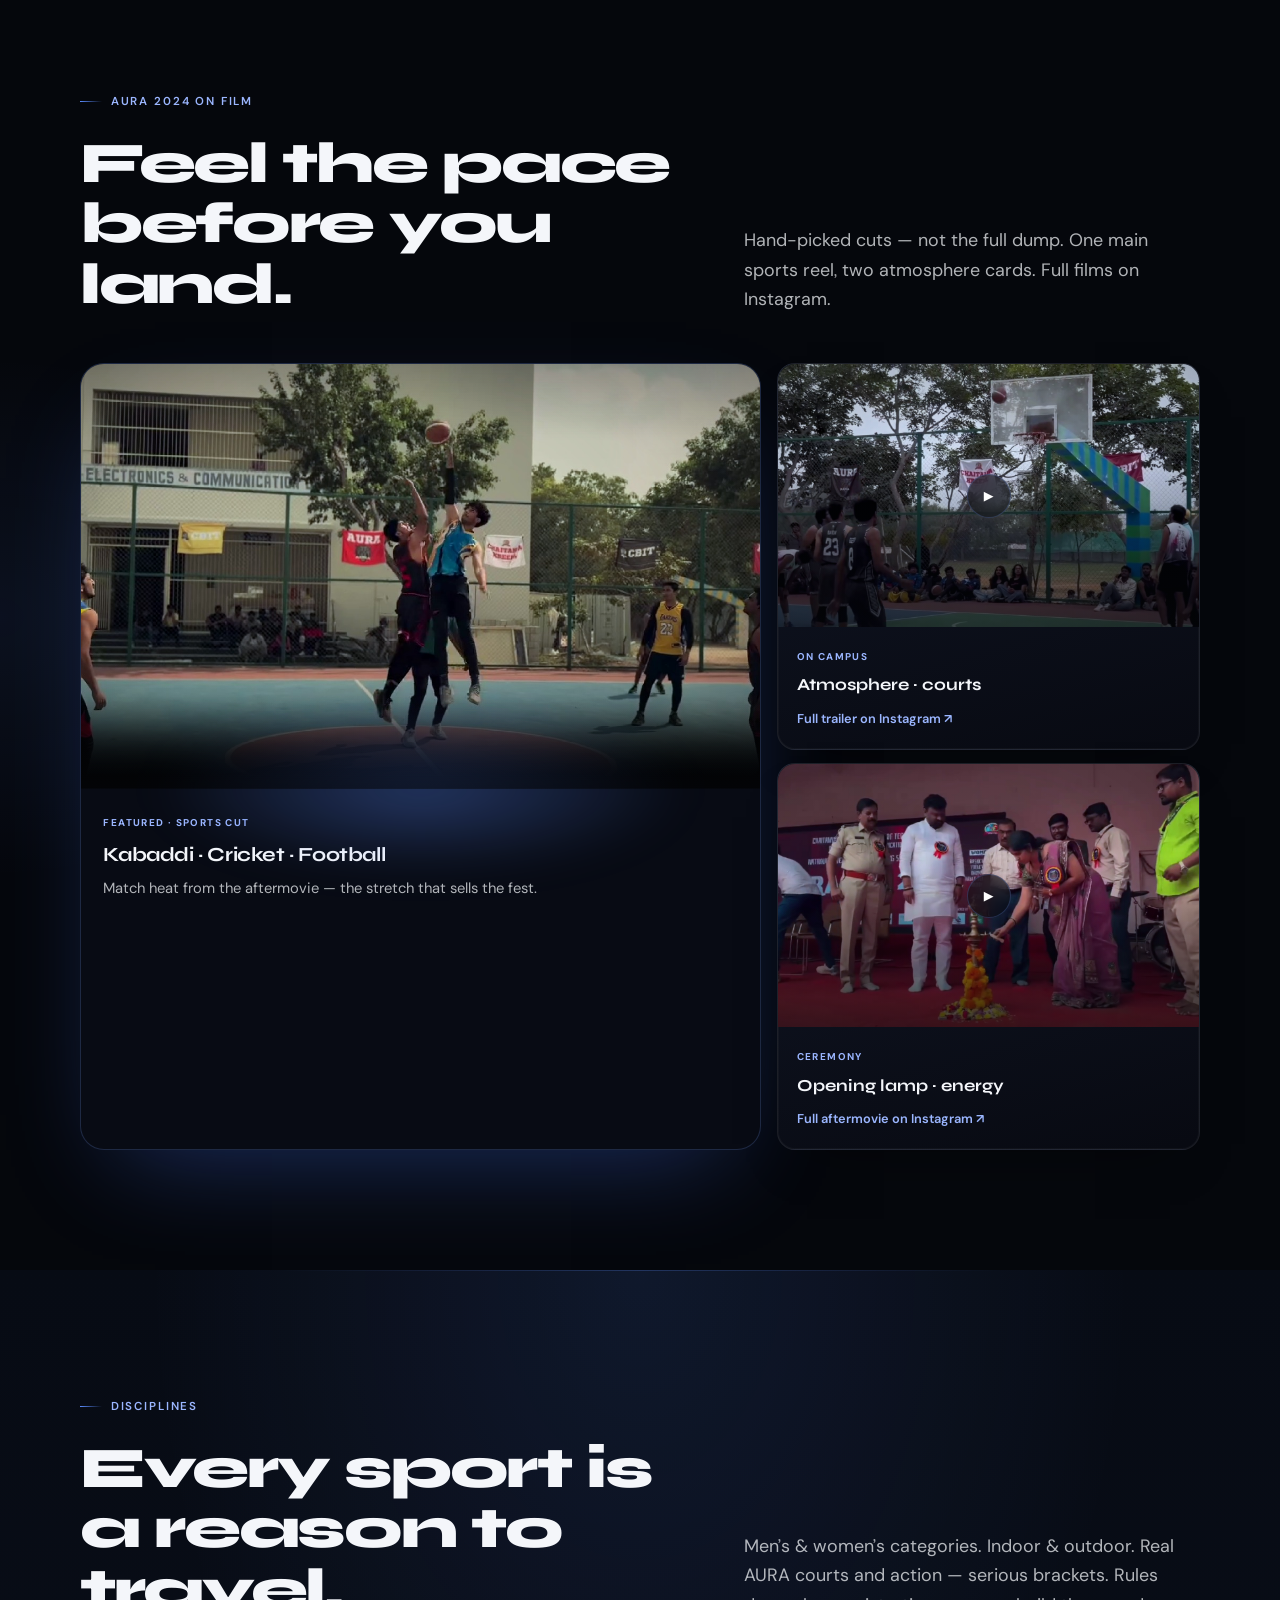
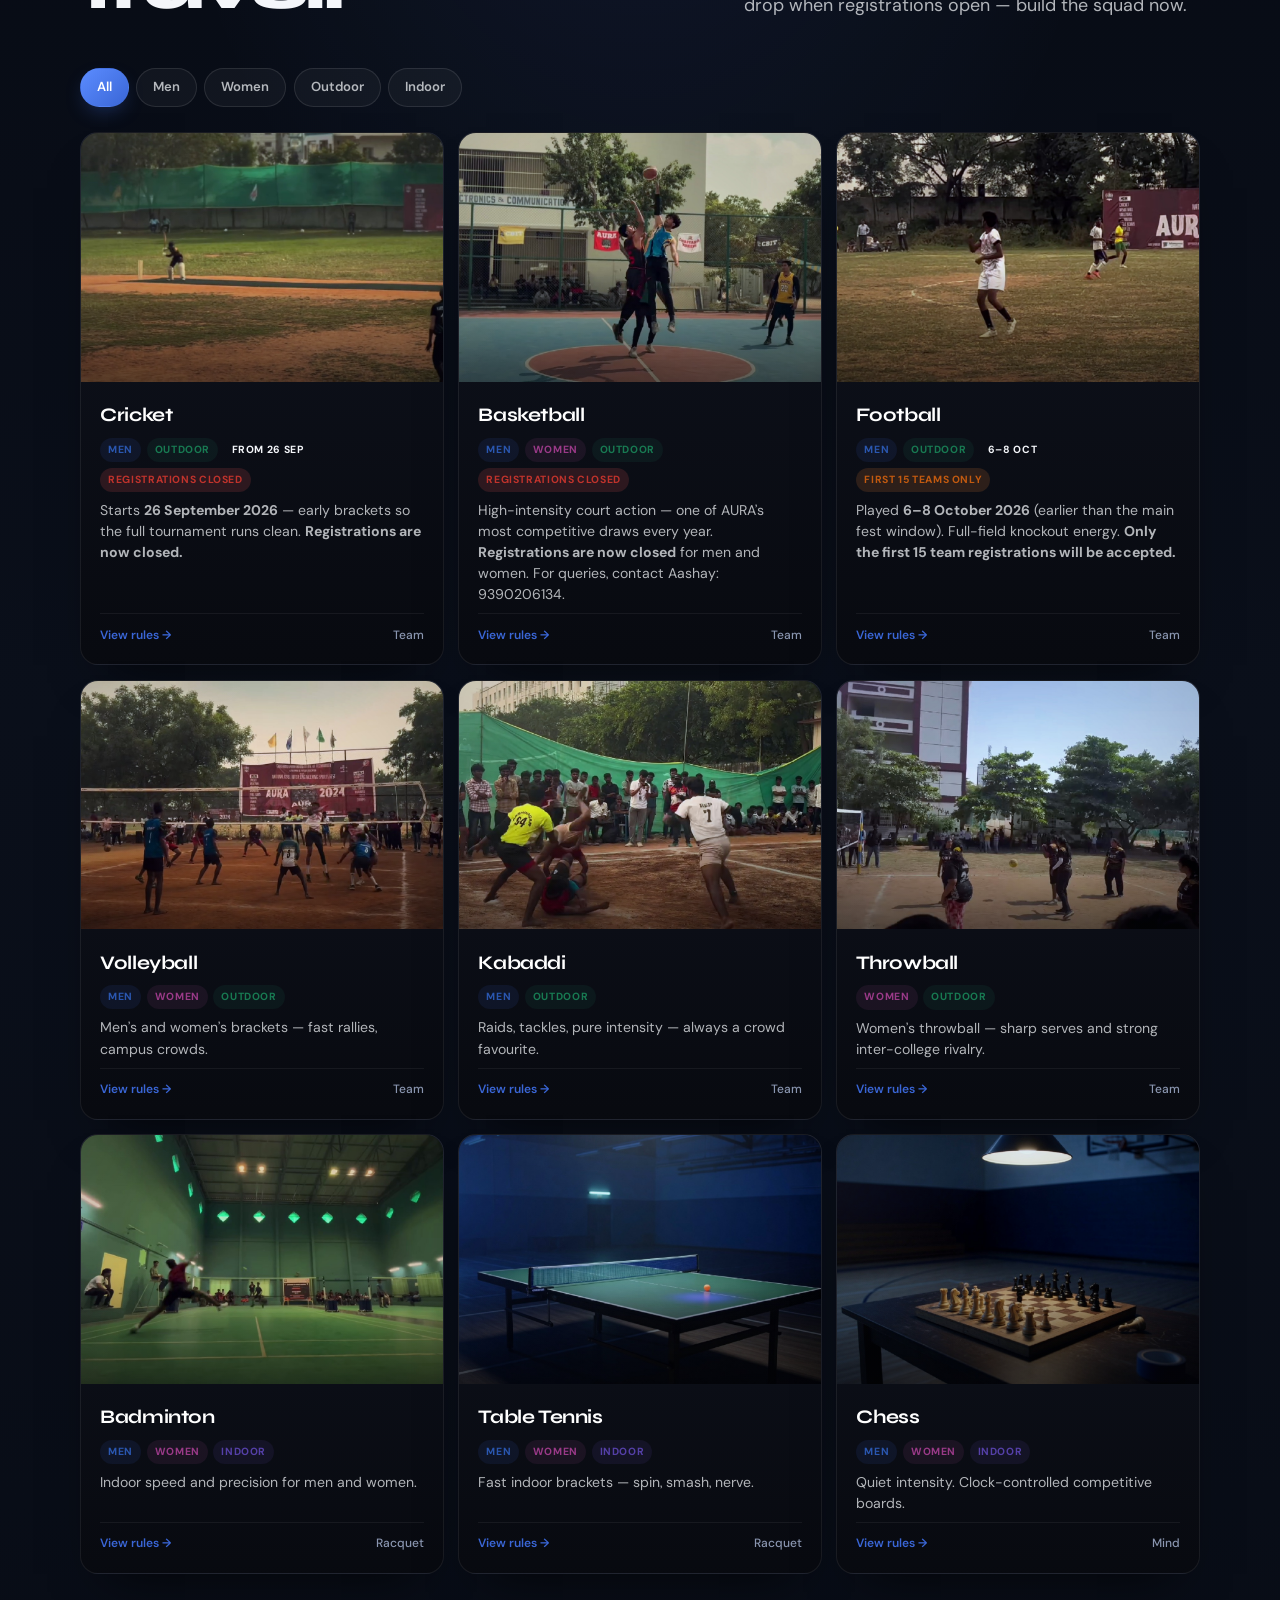
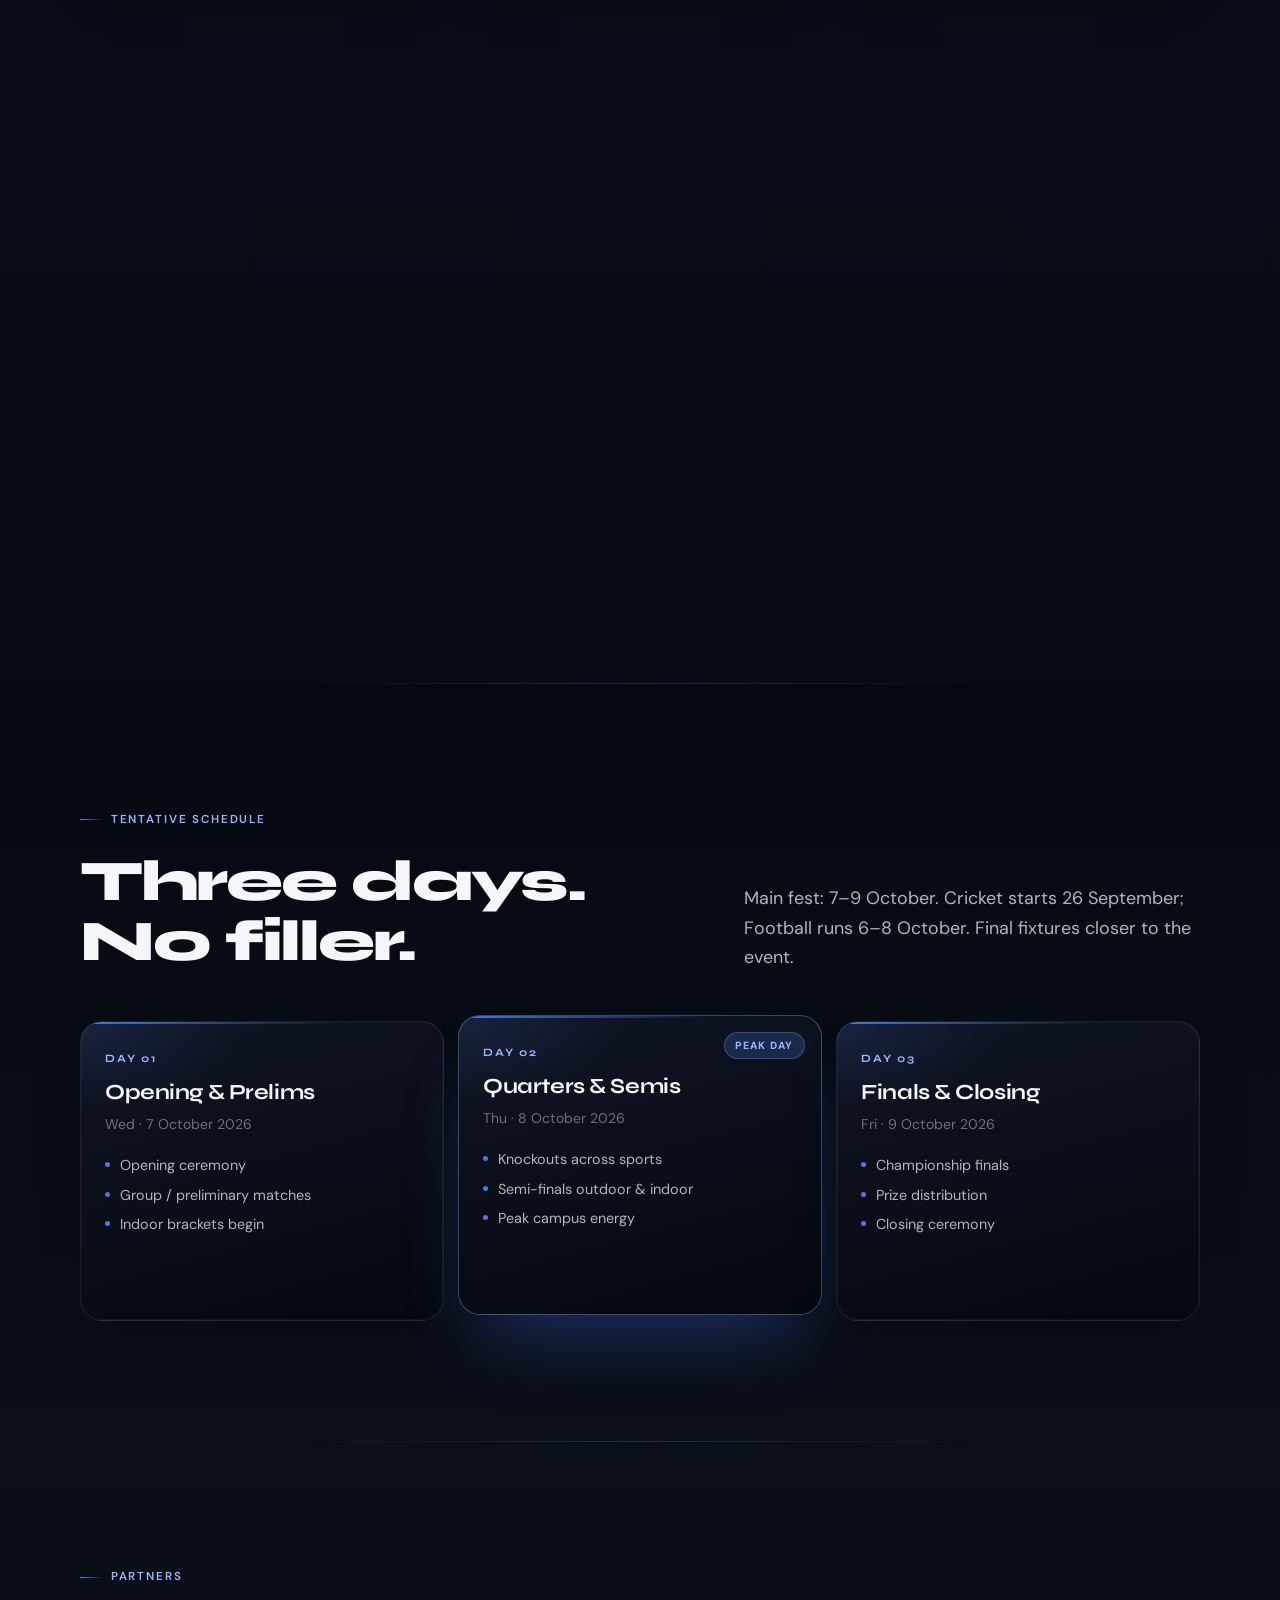
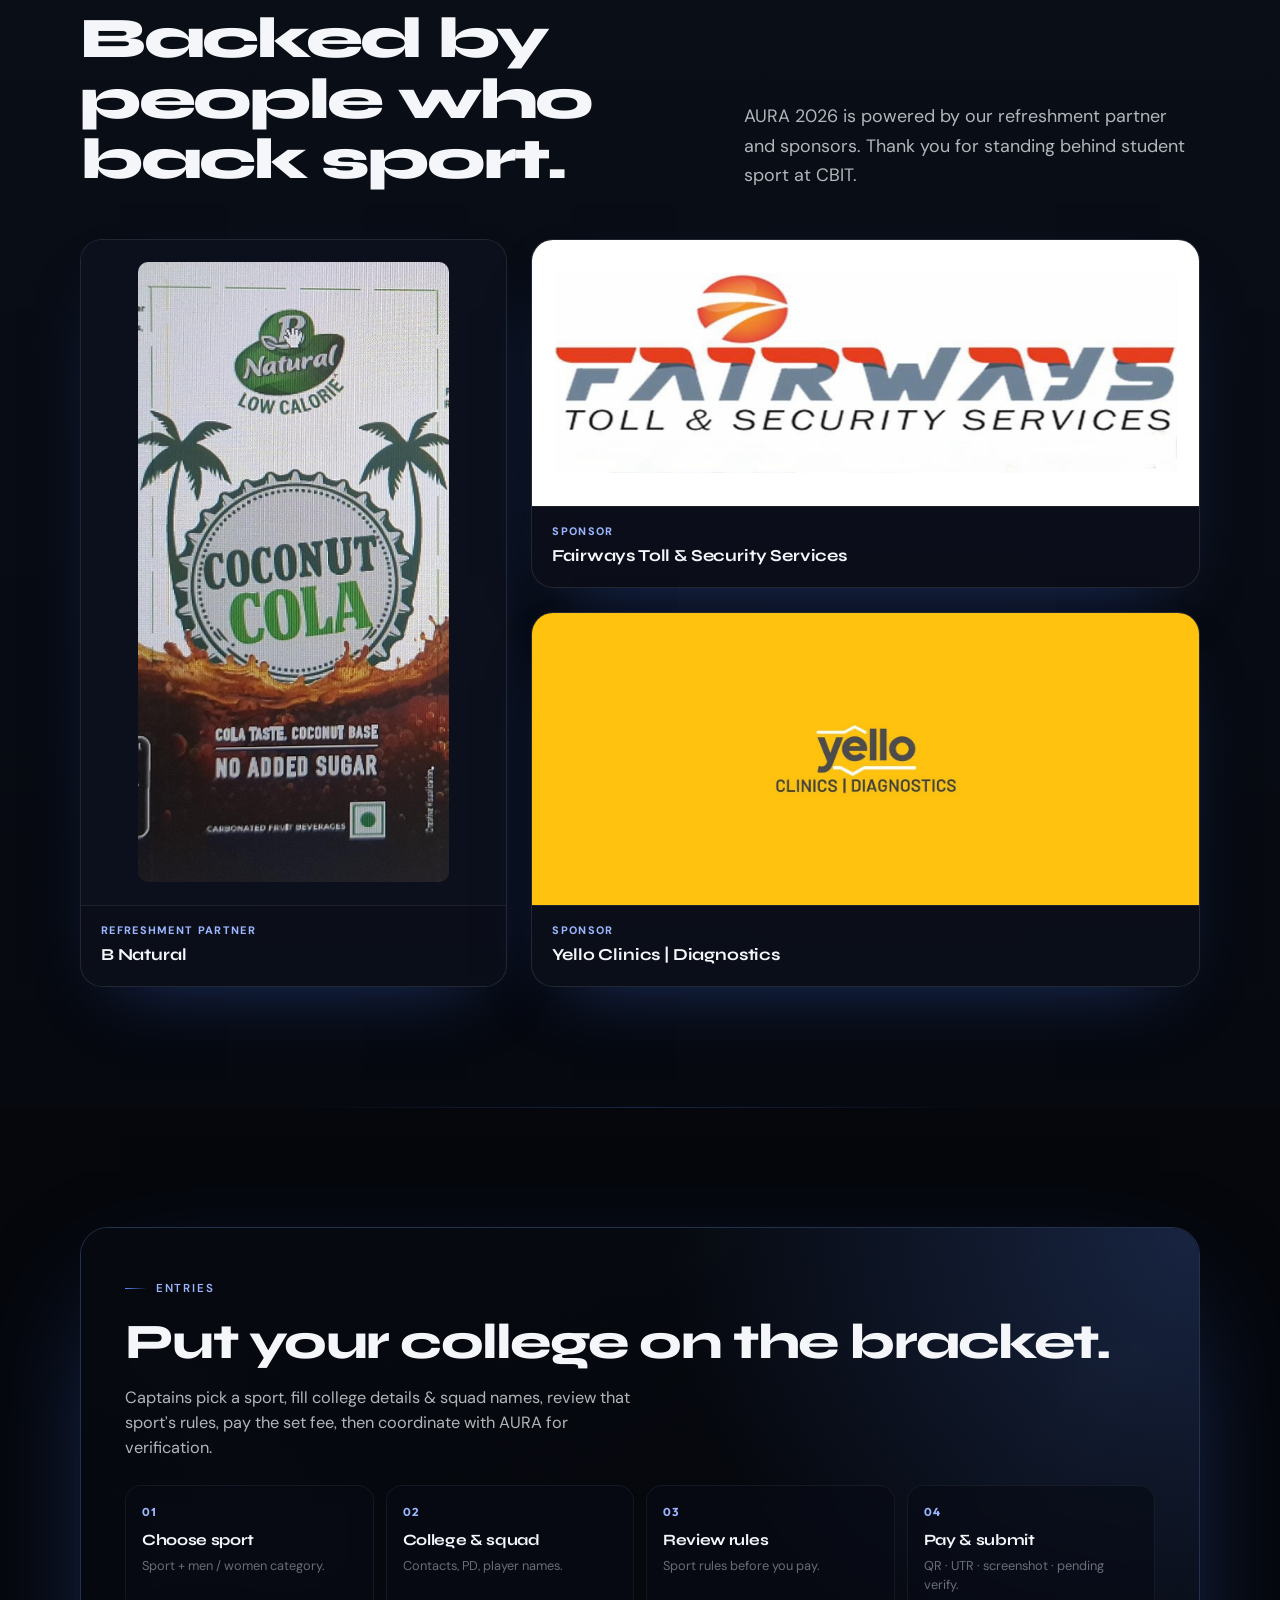
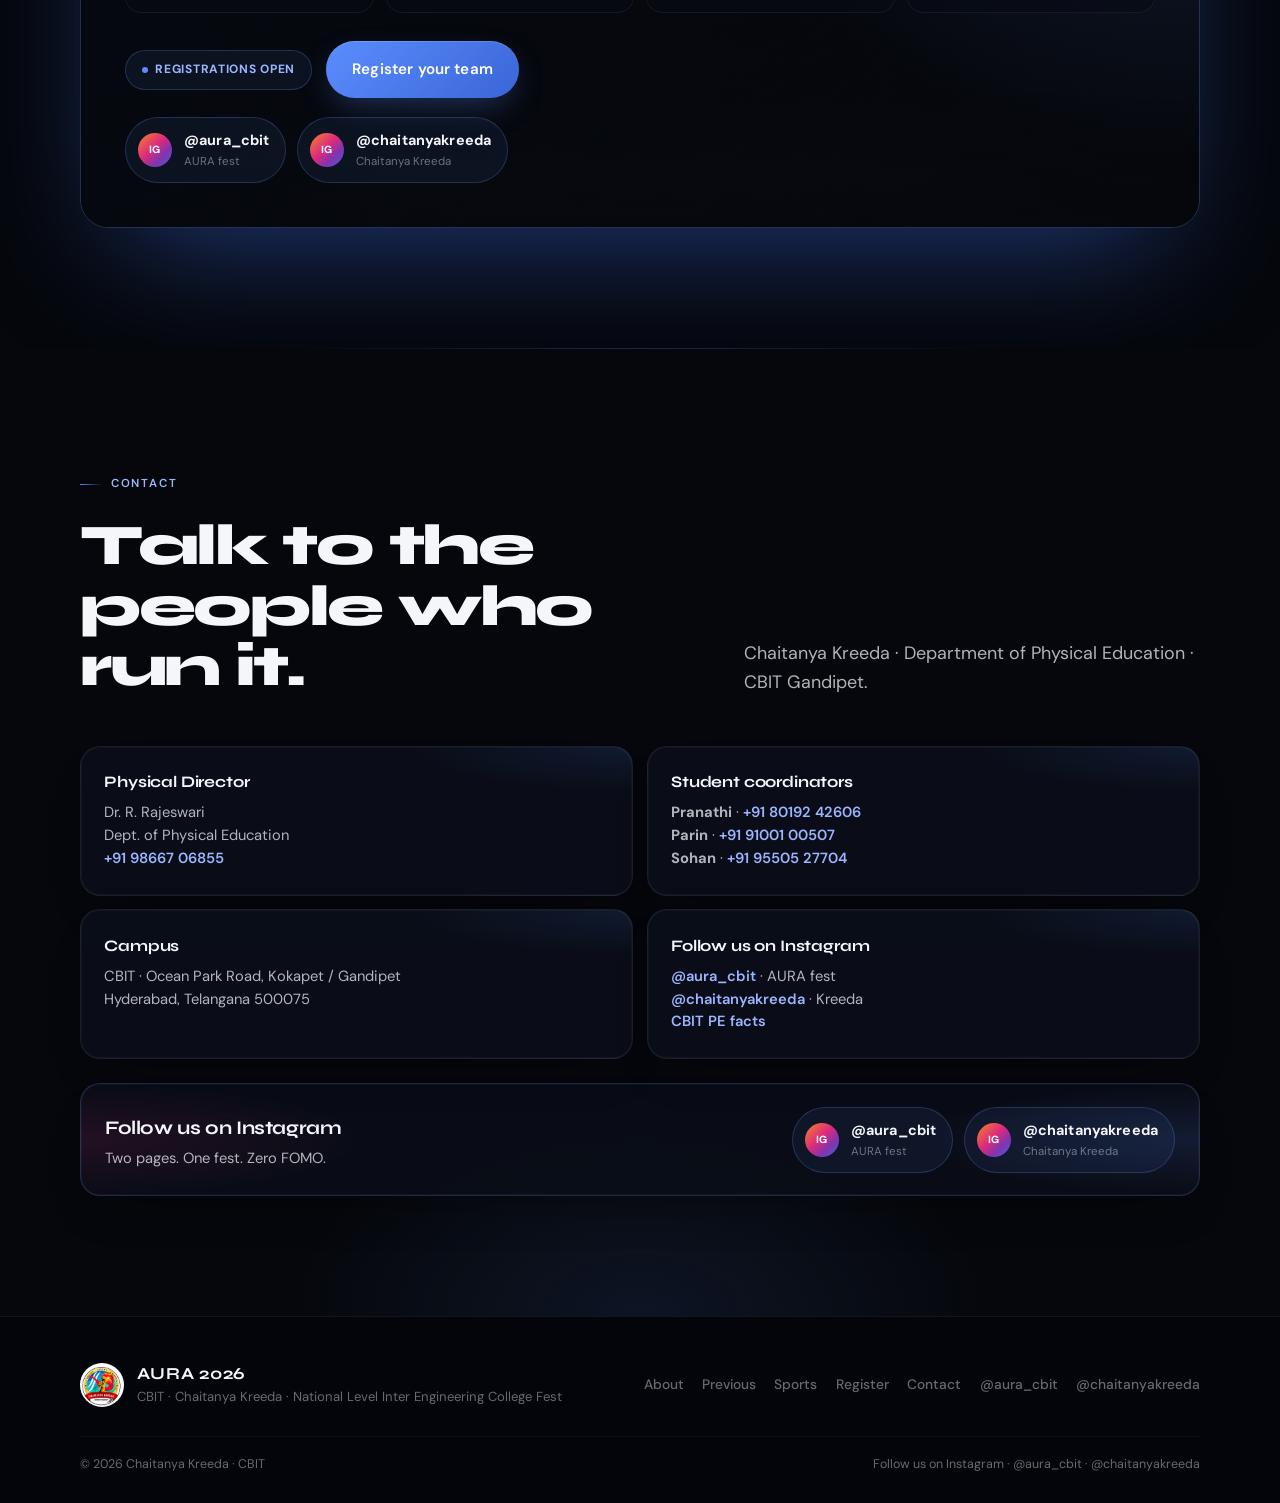
==== commit 0fa8861e: "Close basketball registrations (men and women) with contact note. Co-Authored-By: Claude Sonnet 5.5 " ====
--- a/index.html
+++ b/index.html
@@ -372,8 +372,8 @@
             </div>
             <div class="sport-body">
               <h3>Basketball</h3>
-              <div class="sport-tags"><span class="tag tag-men">Men</span><span class="tag tag-women">Women</span><span class="tag tag-outdoor">Outdoor</span></div>
-              <p>High-intensity court action — one of AURA’s most competitive draws every year.</p>
+              <div class="sport-tags"><span class="tag tag-men">Men</span><span class="tag tag-women">Women</span><span class="tag tag-outdoor">Outdoor</span><span class="tag tag-closed">Registrations closed</span></div>
+              <p>High-intensity court action — one of AURA’s most competitive draws every year. <strong>Registrations are now closed</strong> for men and women. For queries, contact Aashay: 9390206134.</p>
               <div class="sport-foot">
                 <a class="soon" href="rules.html?sport=basketball" style="text-decoration:none">View rules →</a>
                 <span class="type">Team</span>
--- a/css/styles.css
+++ b/css/styles.css
@@ -2227,3 +2227,17 @@
   .sponsors-grid-compact .sponsor-feature .sponsor-media { min-height: 0; }
   .sponsors-grid-compact .sponsor-feature .sponsor-media img { max-height: 420px; }
 }
+
+/* Admin: payment check badges + grouped team list */
+.pay-badge {
+  display: inline-block;
+  margin-top: 0.35rem;
+  padding: 0.2rem 0.6rem;
+  border-radius: 10px;
+  font-size: 0.7rem;
+  font-weight: 700;
+  line-height: 1.35;
+}
+.pay-ok { background: rgba(94, 224, 154, 0.14); color: #5ee09a; }
+.pay-warn { background: rgba(255, 193, 77, 0.16); color: #ffc14d; }
+.pay-std { background: rgba(155, 182, 255, 0.14); color: var(--blue-soft); }
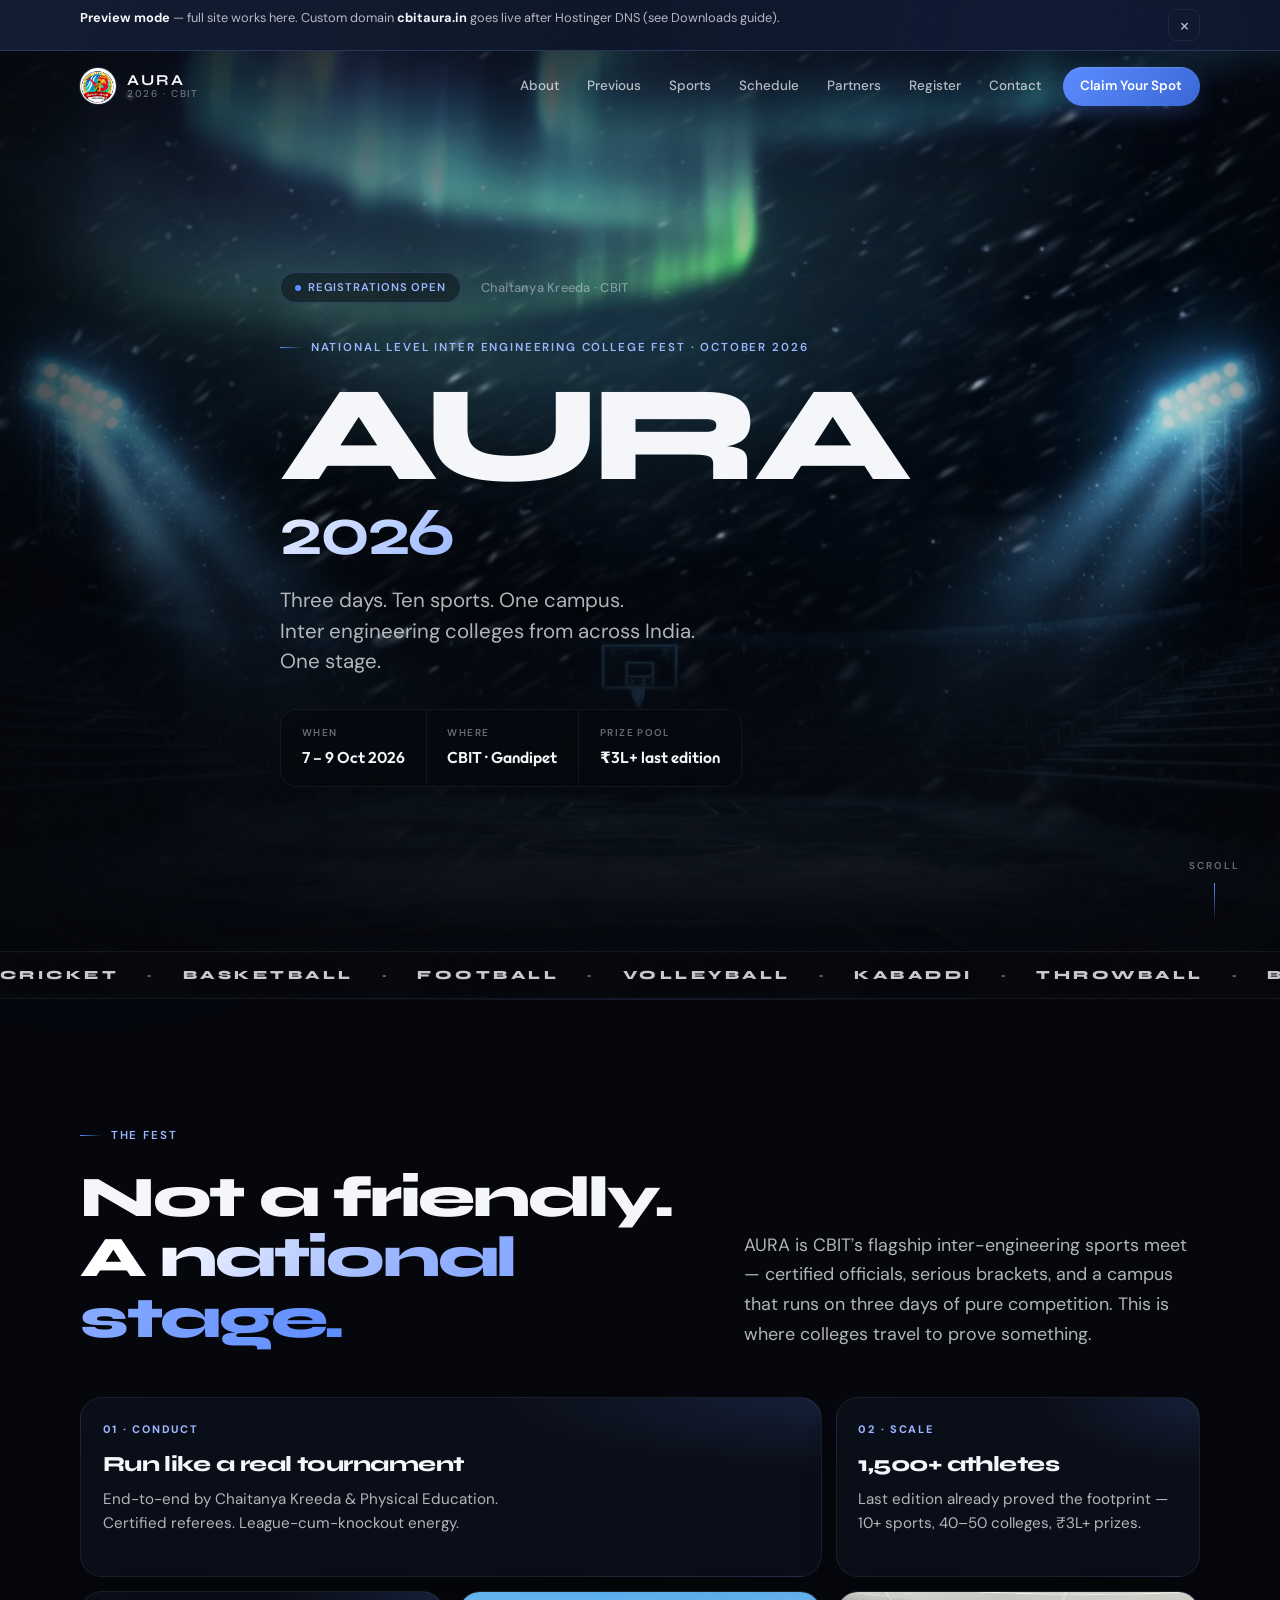
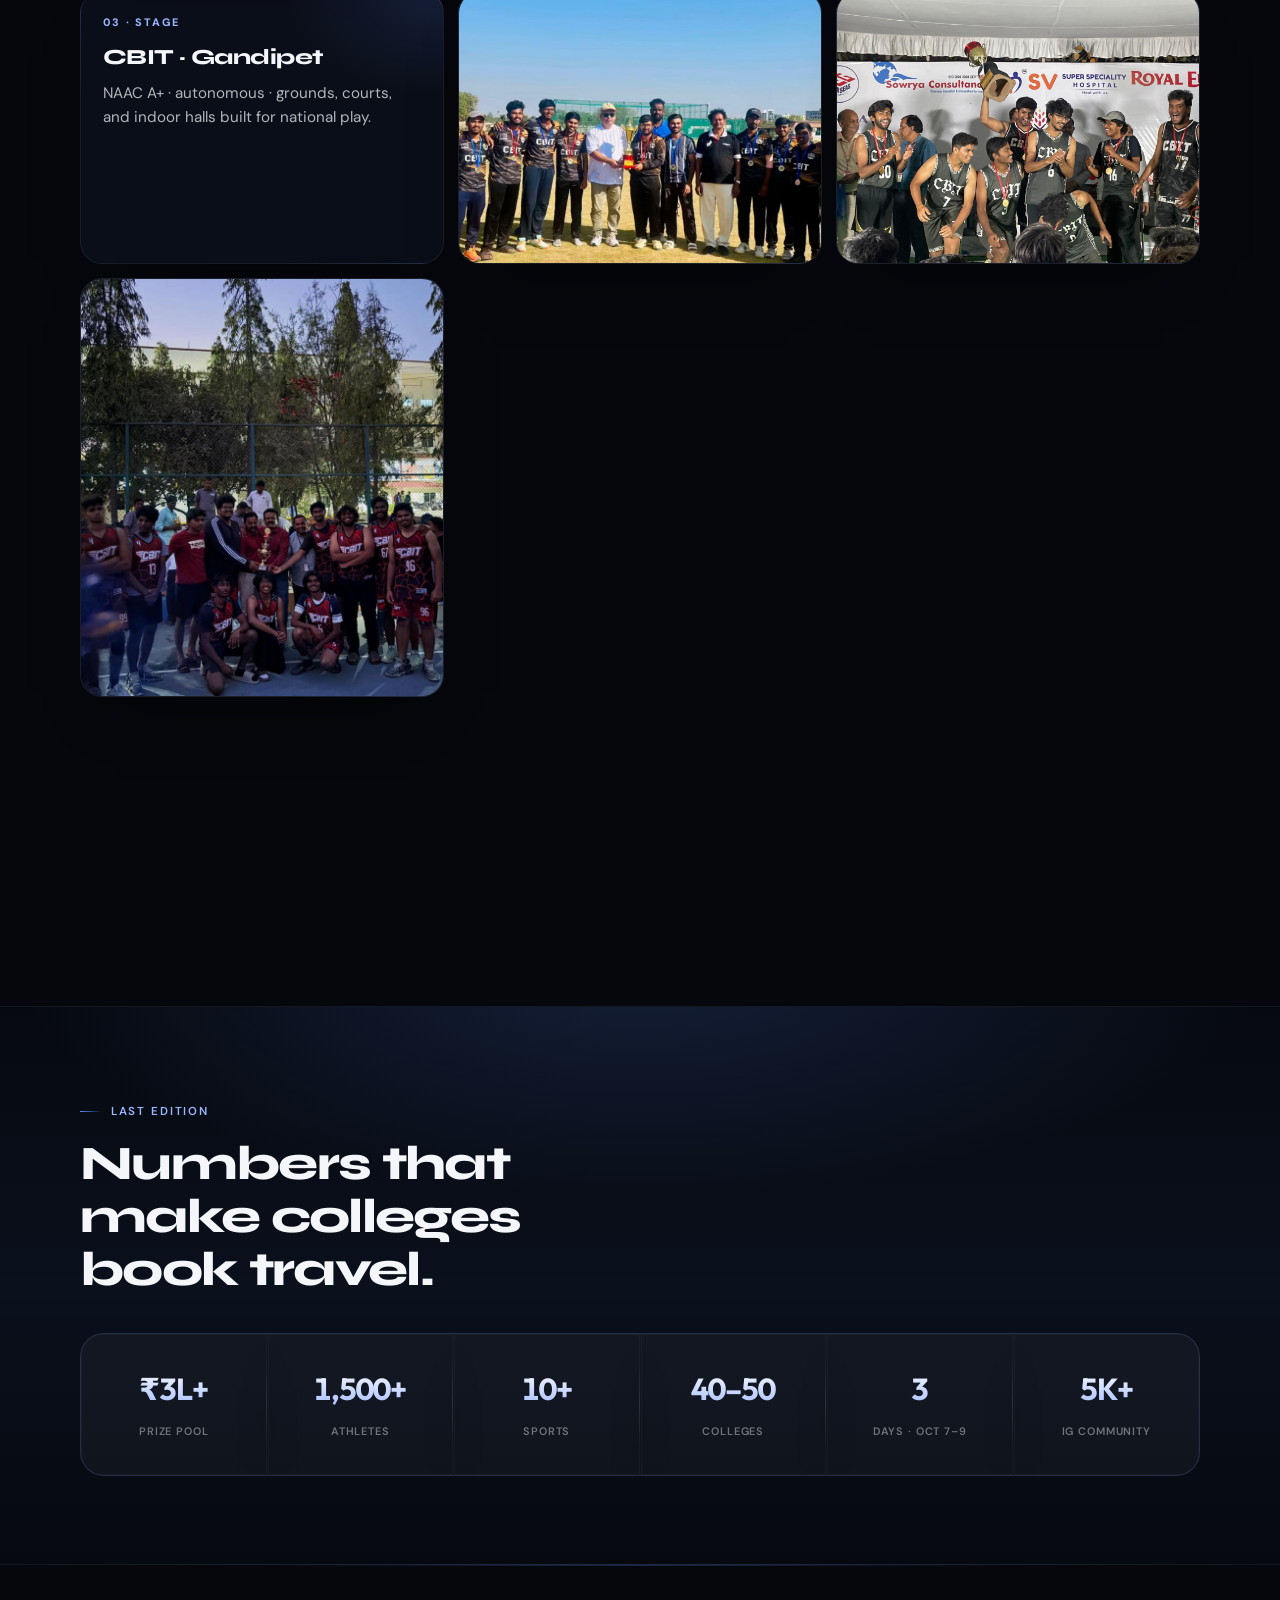
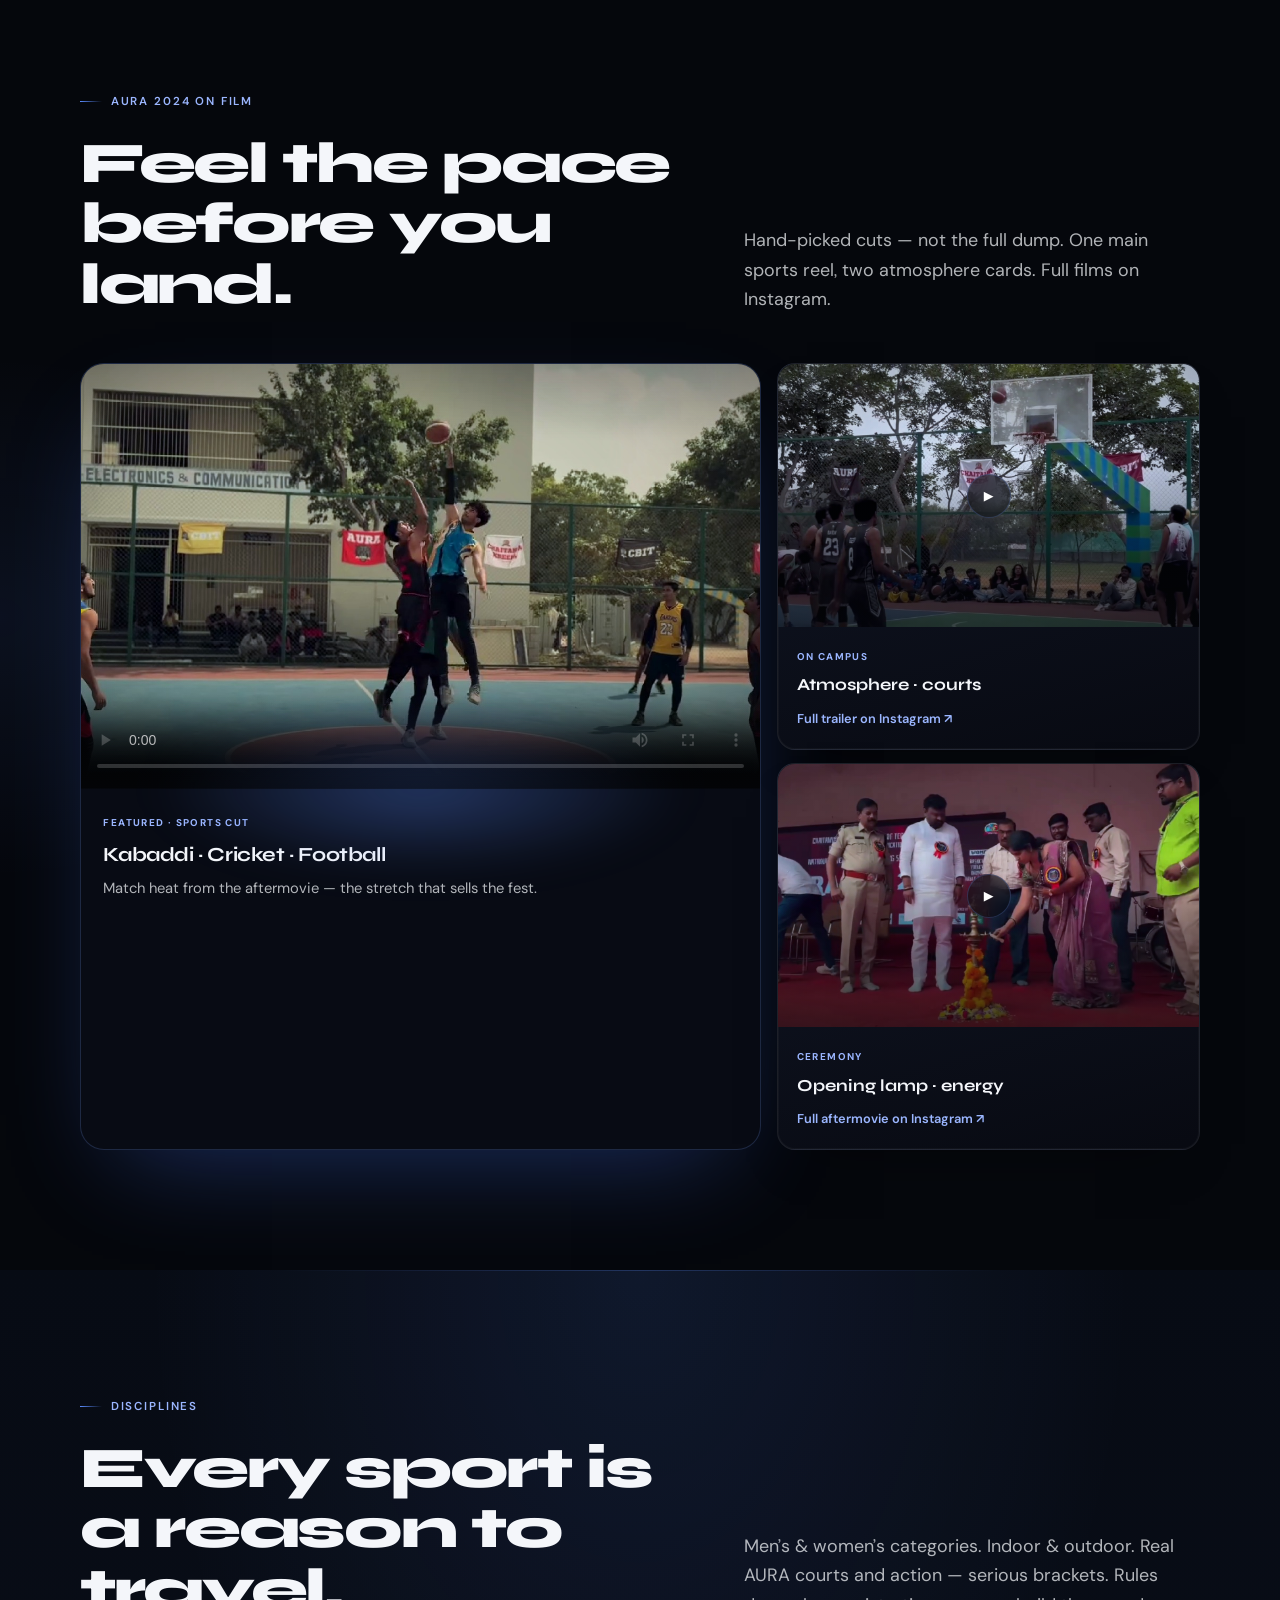
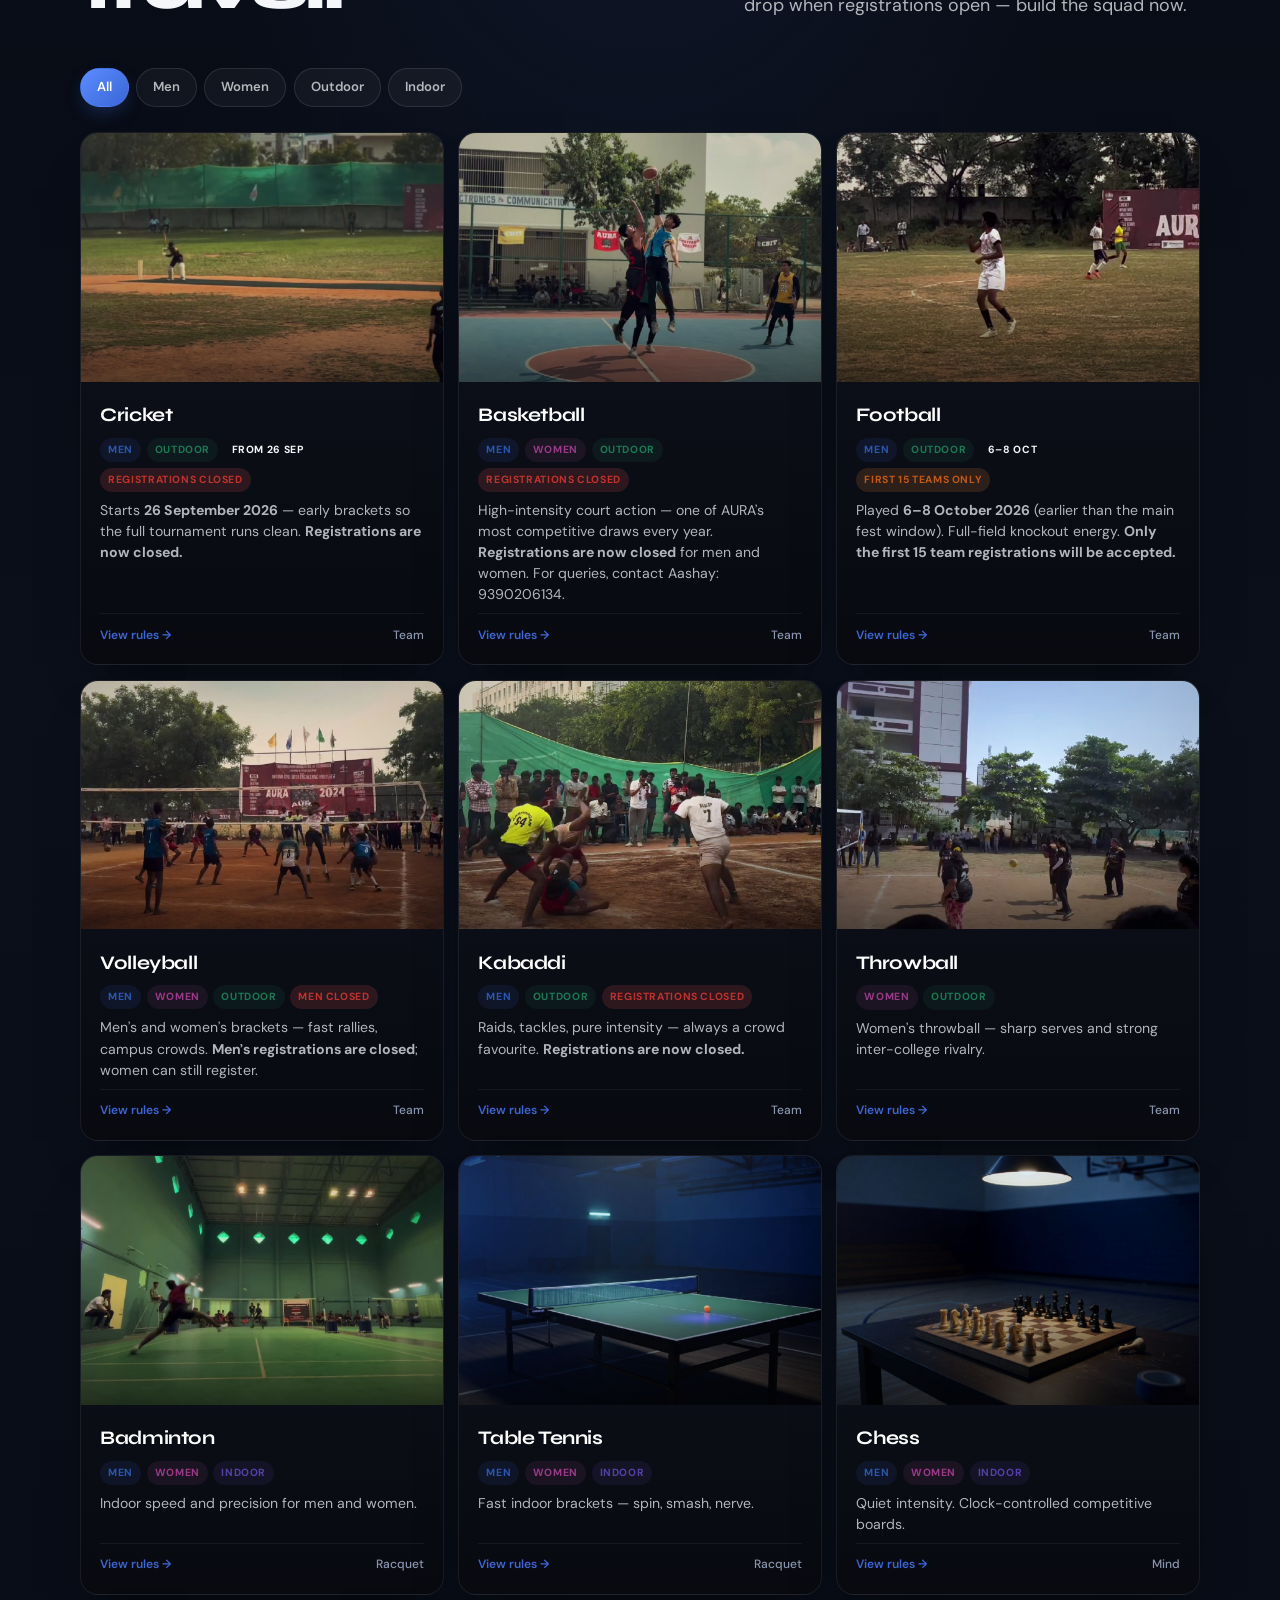
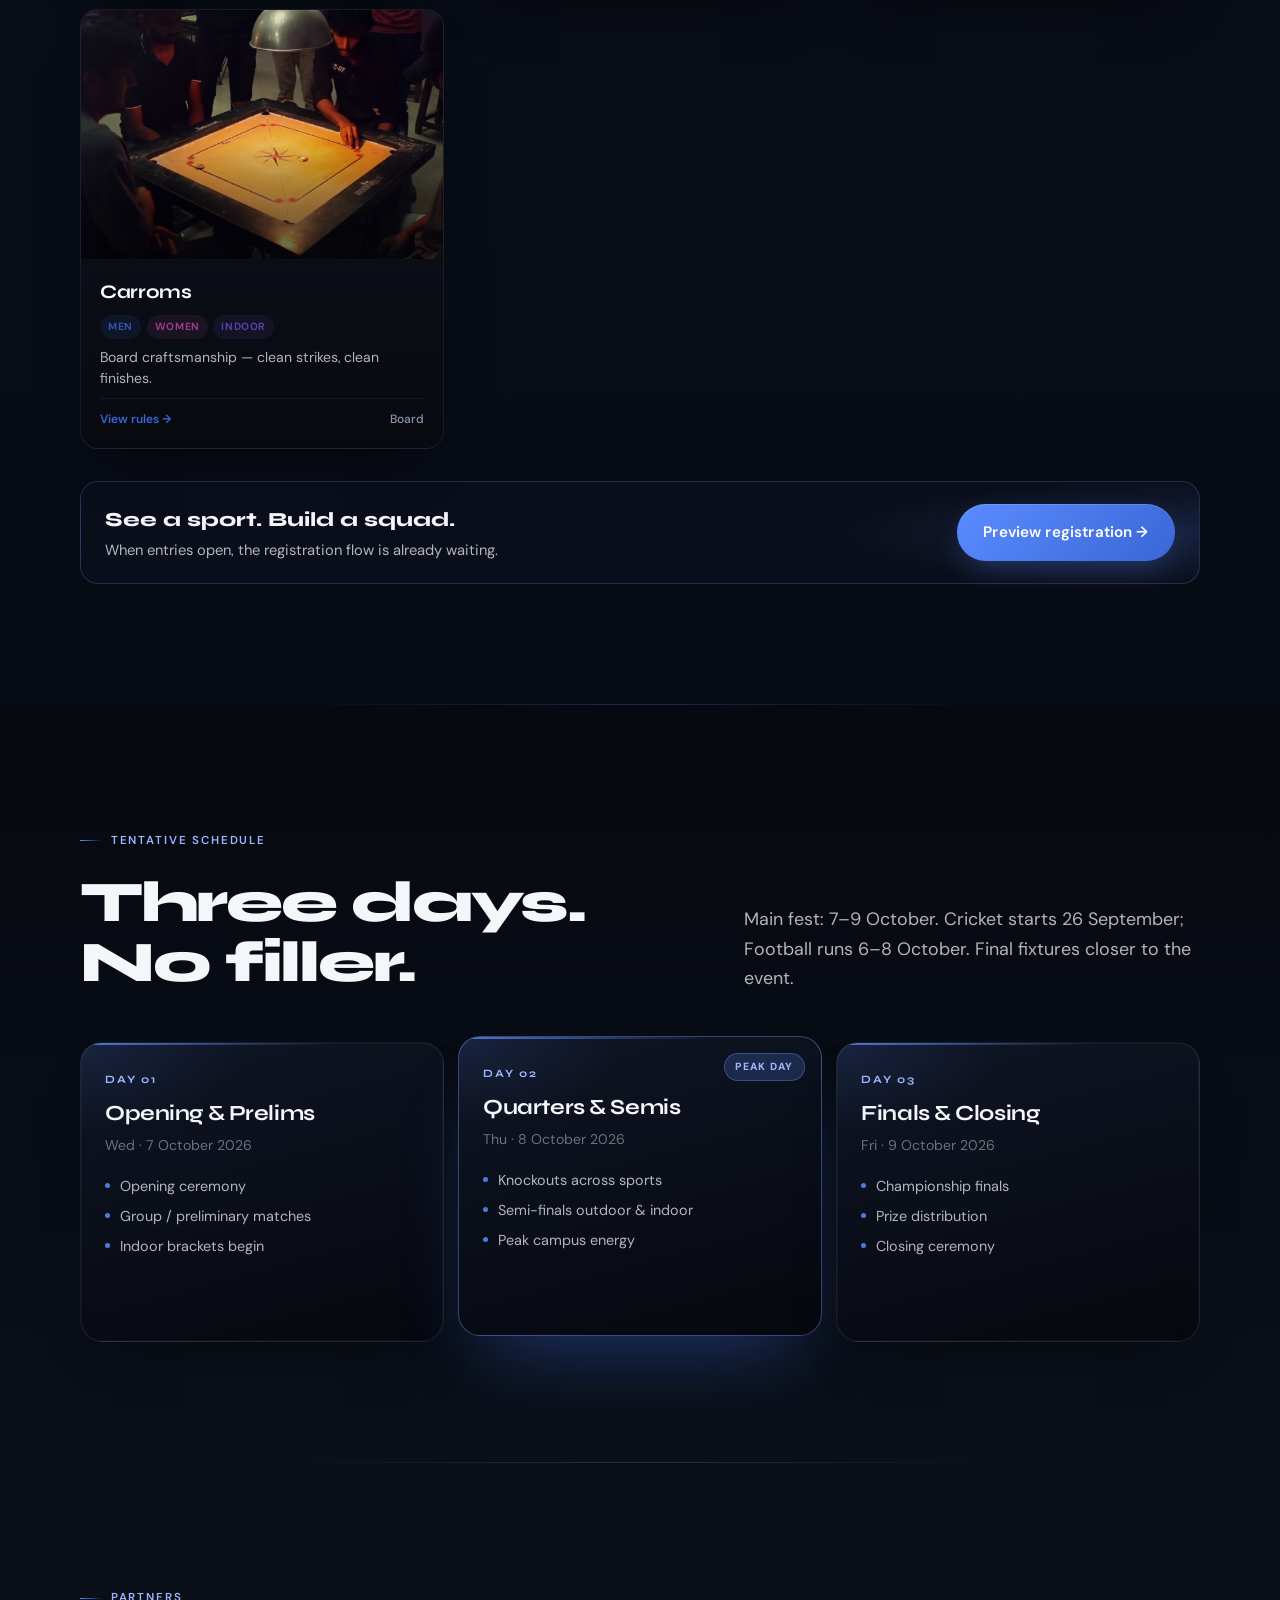
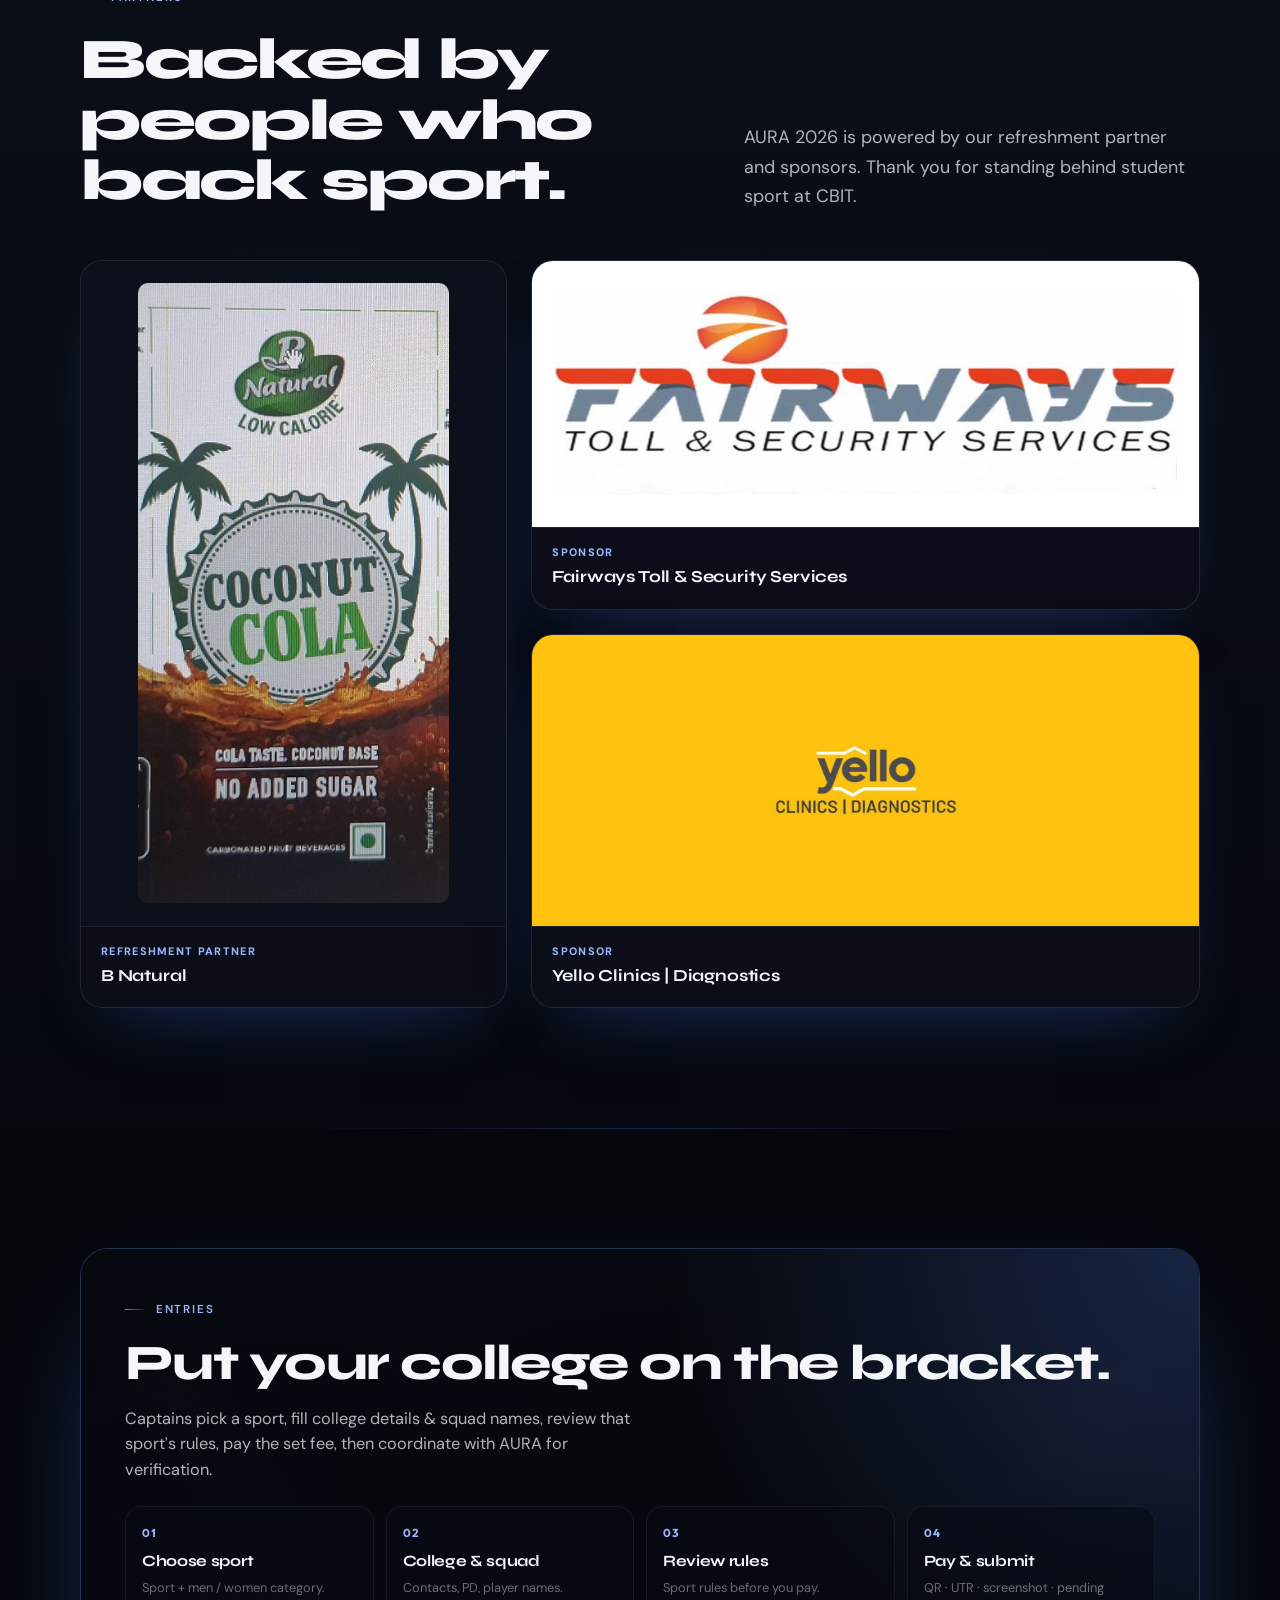
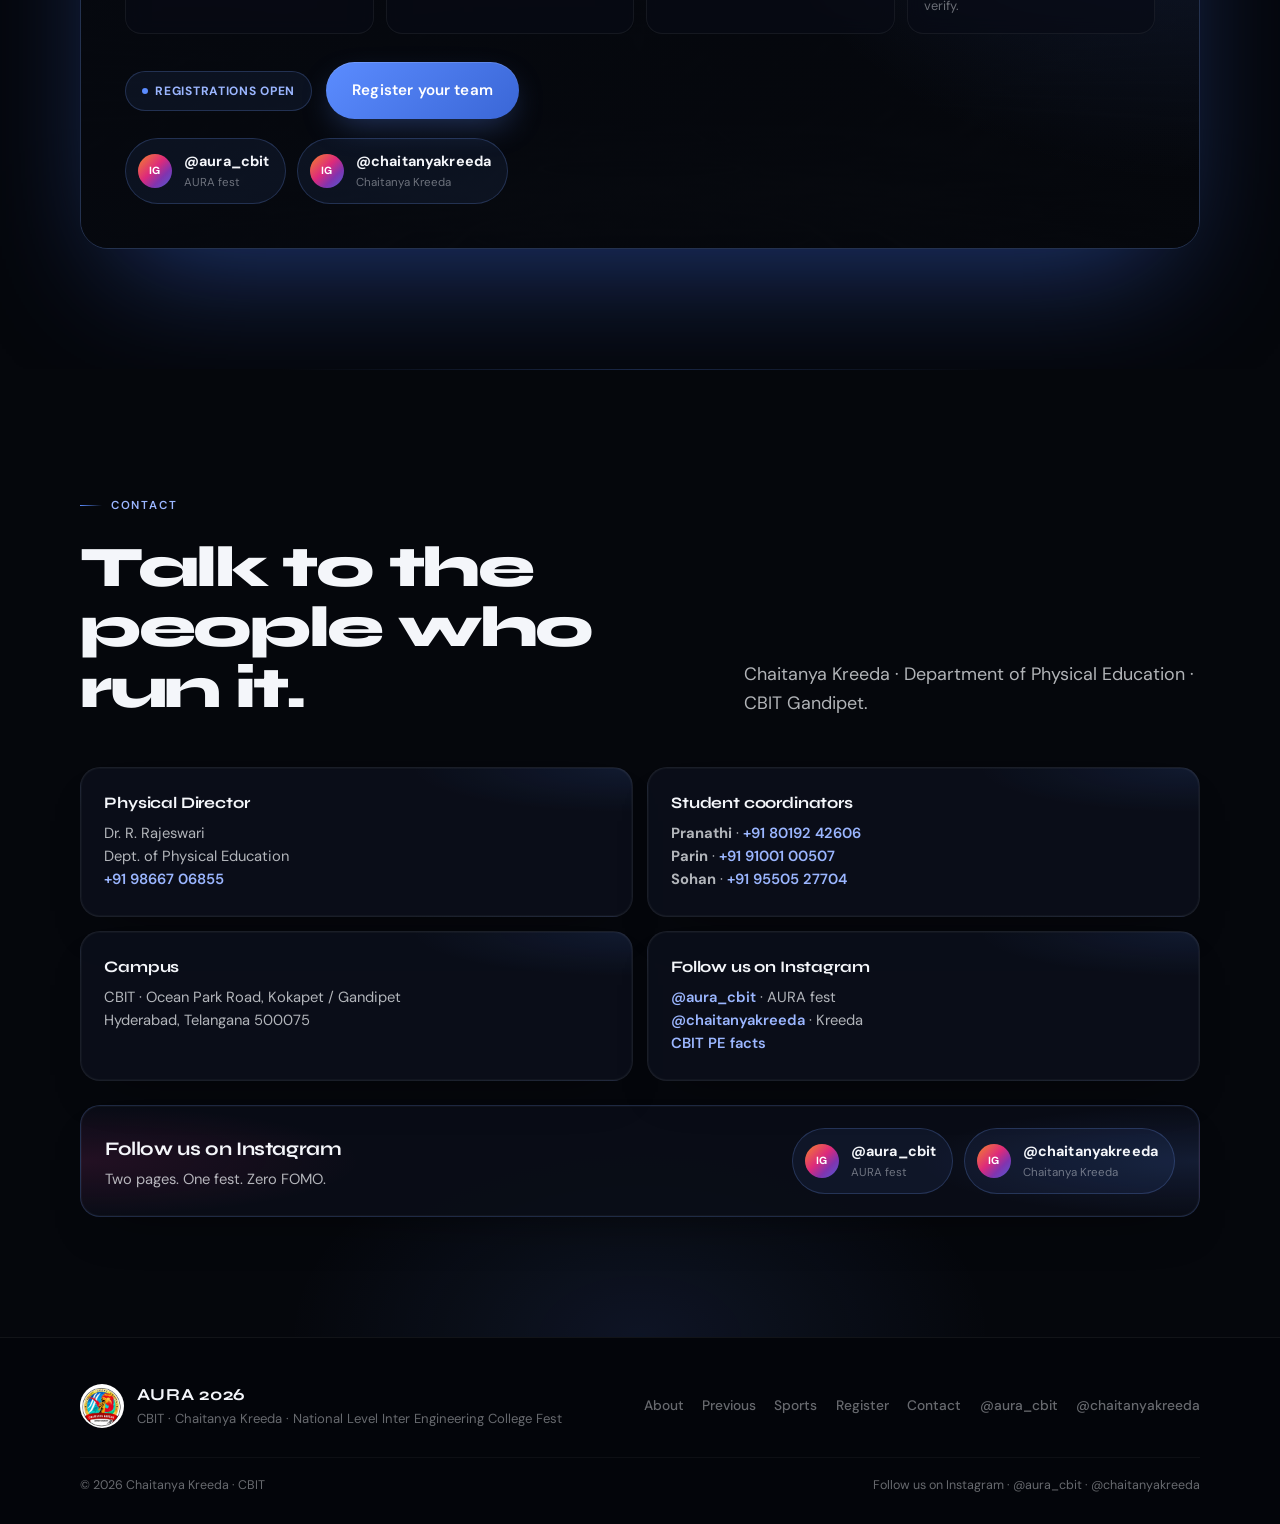
==== commit 13b586c6: "Close kabaddi and volleyball men registrations; volleyball women fee 2500; update volleyball rules s" ====
--- a/index.html
+++ b/index.html
@@ -404,8 +404,8 @@
             </div>
             <div class="sport-body">
               <h3>Volleyball</h3>
-              <div class="sport-tags"><span class="tag tag-men">Men</span><span class="tag tag-women">Women</span><span class="tag tag-outdoor">Outdoor</span></div>
-              <p>Men’s and women’s brackets — fast rallies, campus crowds.</p>
+              <div class="sport-tags"><span class="tag tag-men">Men</span><span class="tag tag-women">Women</span><span class="tag tag-outdoor">Outdoor</span><span class="tag tag-closed">Men closed</span></div>
+              <p>Men’s and women’s brackets — fast rallies, campus crowds. <strong>Men’s registrations are closed</strong>; women can still register.</p>
               <div class="sport-foot">
                 <a class="soon" href="rules.html?sport=volleyball" style="text-decoration:none">View rules →</a>
                 <span class="type">Team</span>
@@ -420,8 +420,8 @@
             </div>
             <div class="sport-body">
               <h3>Kabaddi</h3>
-              <div class="sport-tags"><span class="tag tag-men">Men</span><span class="tag tag-outdoor">Outdoor</span></div>
-              <p>Raids, tackles, pure intensity — always a crowd favourite.</p>
+              <div class="sport-tags"><span class="tag tag-men">Men</span><span class="tag tag-outdoor">Outdoor</span><span class="tag tag-closed">Registrations closed</span></div>
+              <p>Raids, tackles, pure intensity — always a crowd favourite. <strong>Registrations are now closed.</strong></p>
               <div class="sport-foot">
                 <a class="soon" href="rules.html?sport=kabaddi" style="text-decoration:none">View rules →</a>
                 <span class="type">Team</span>
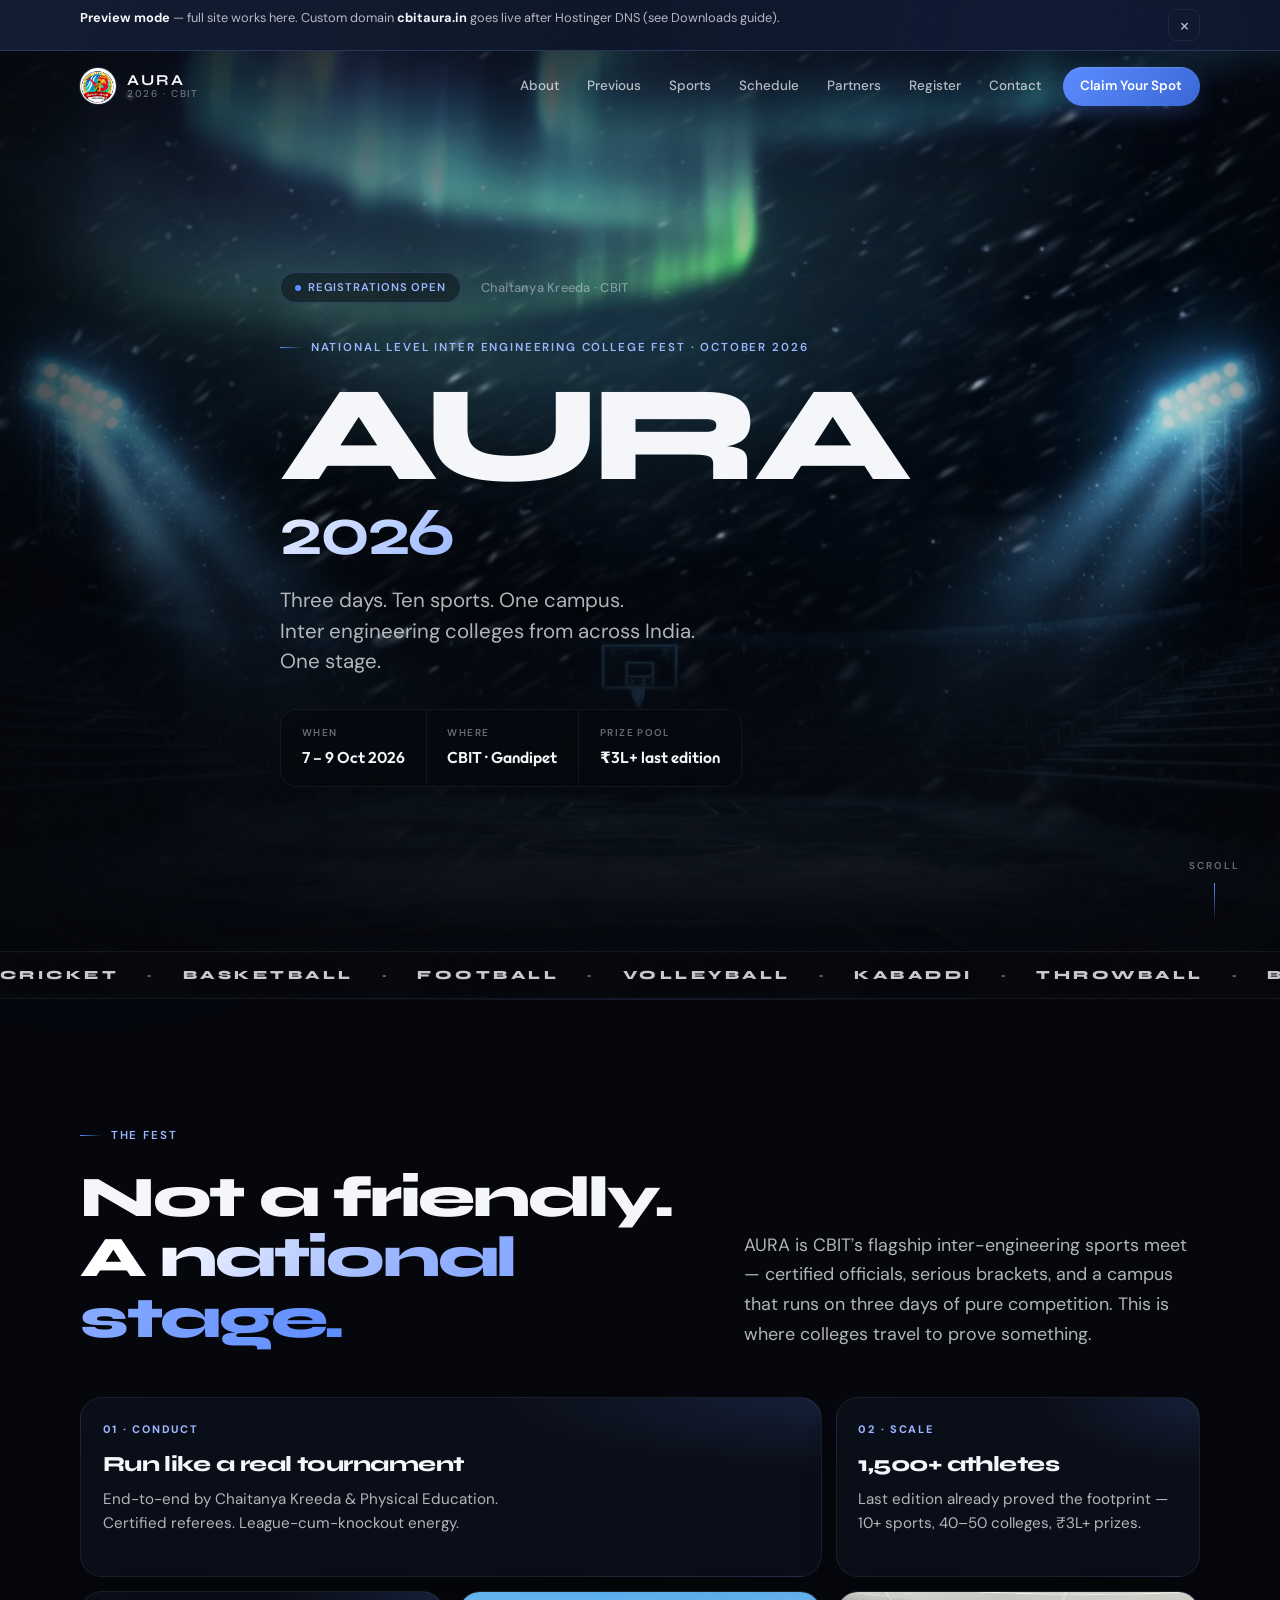
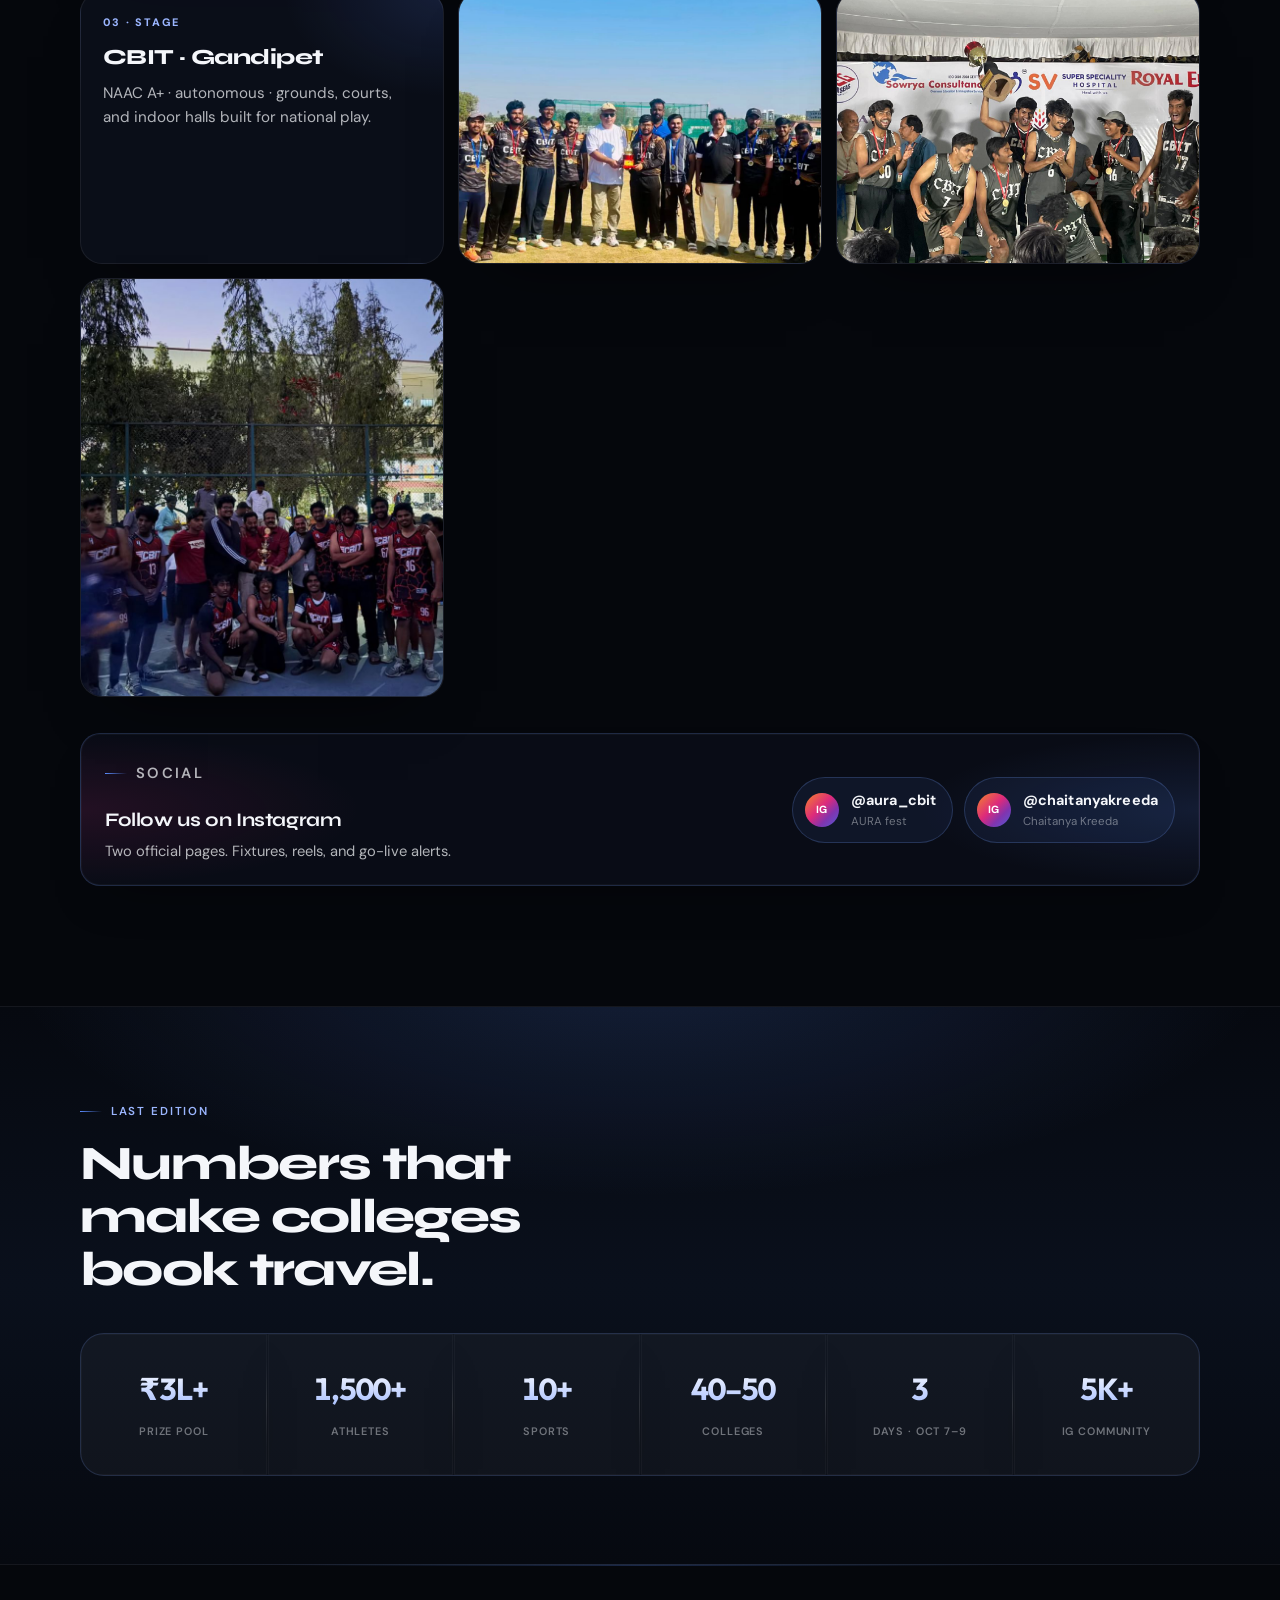
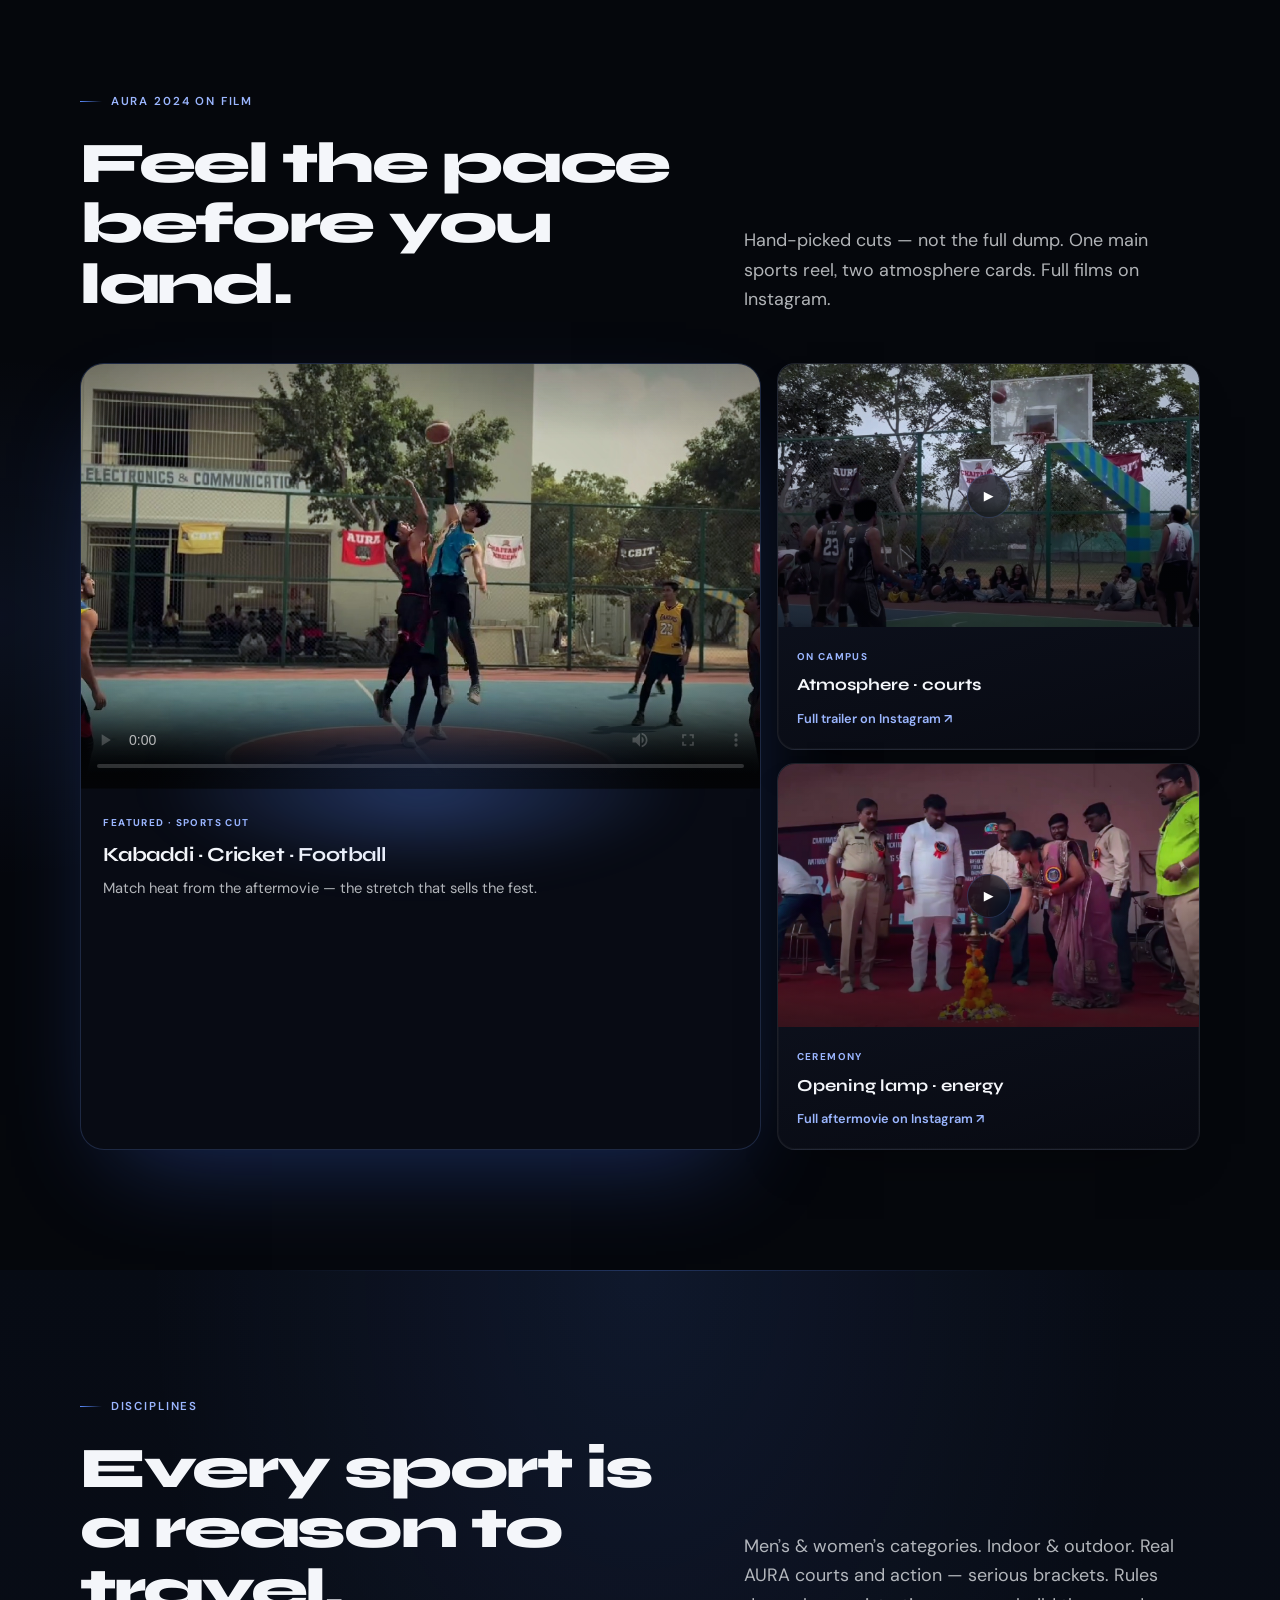
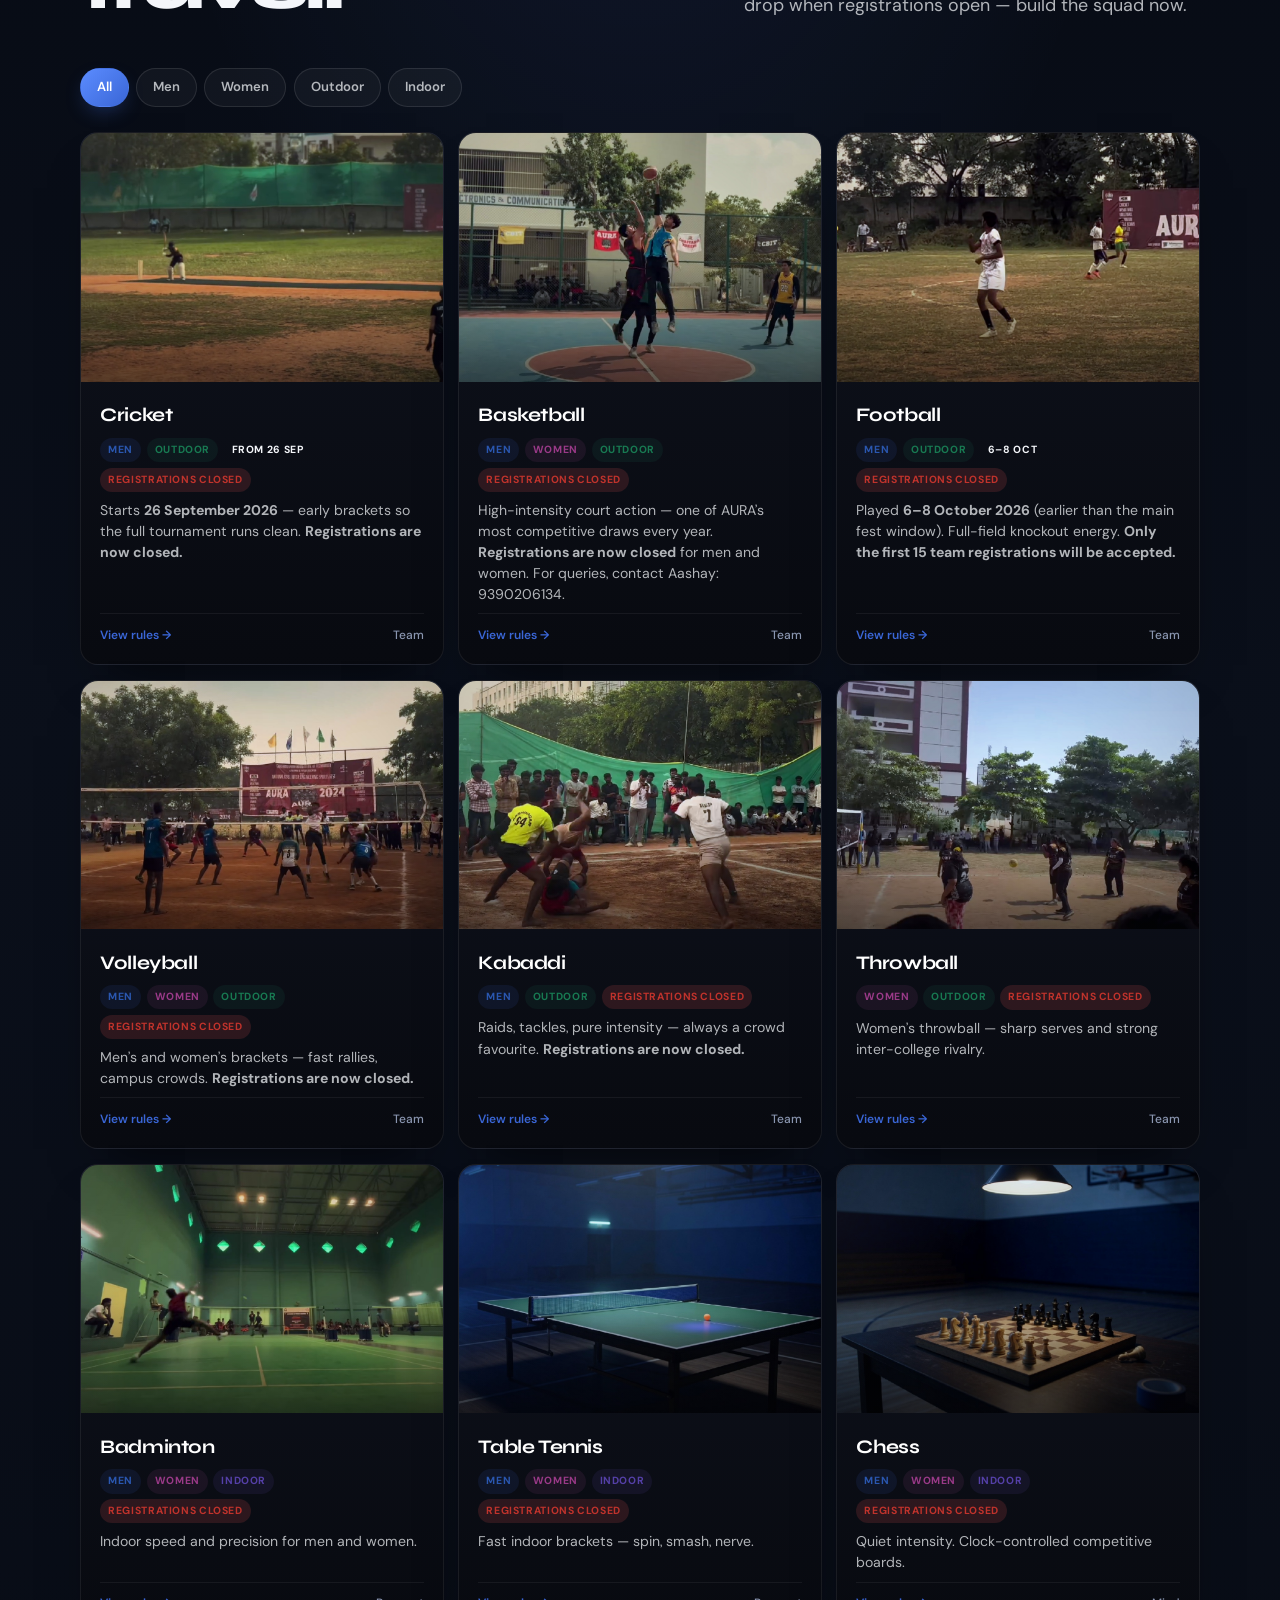
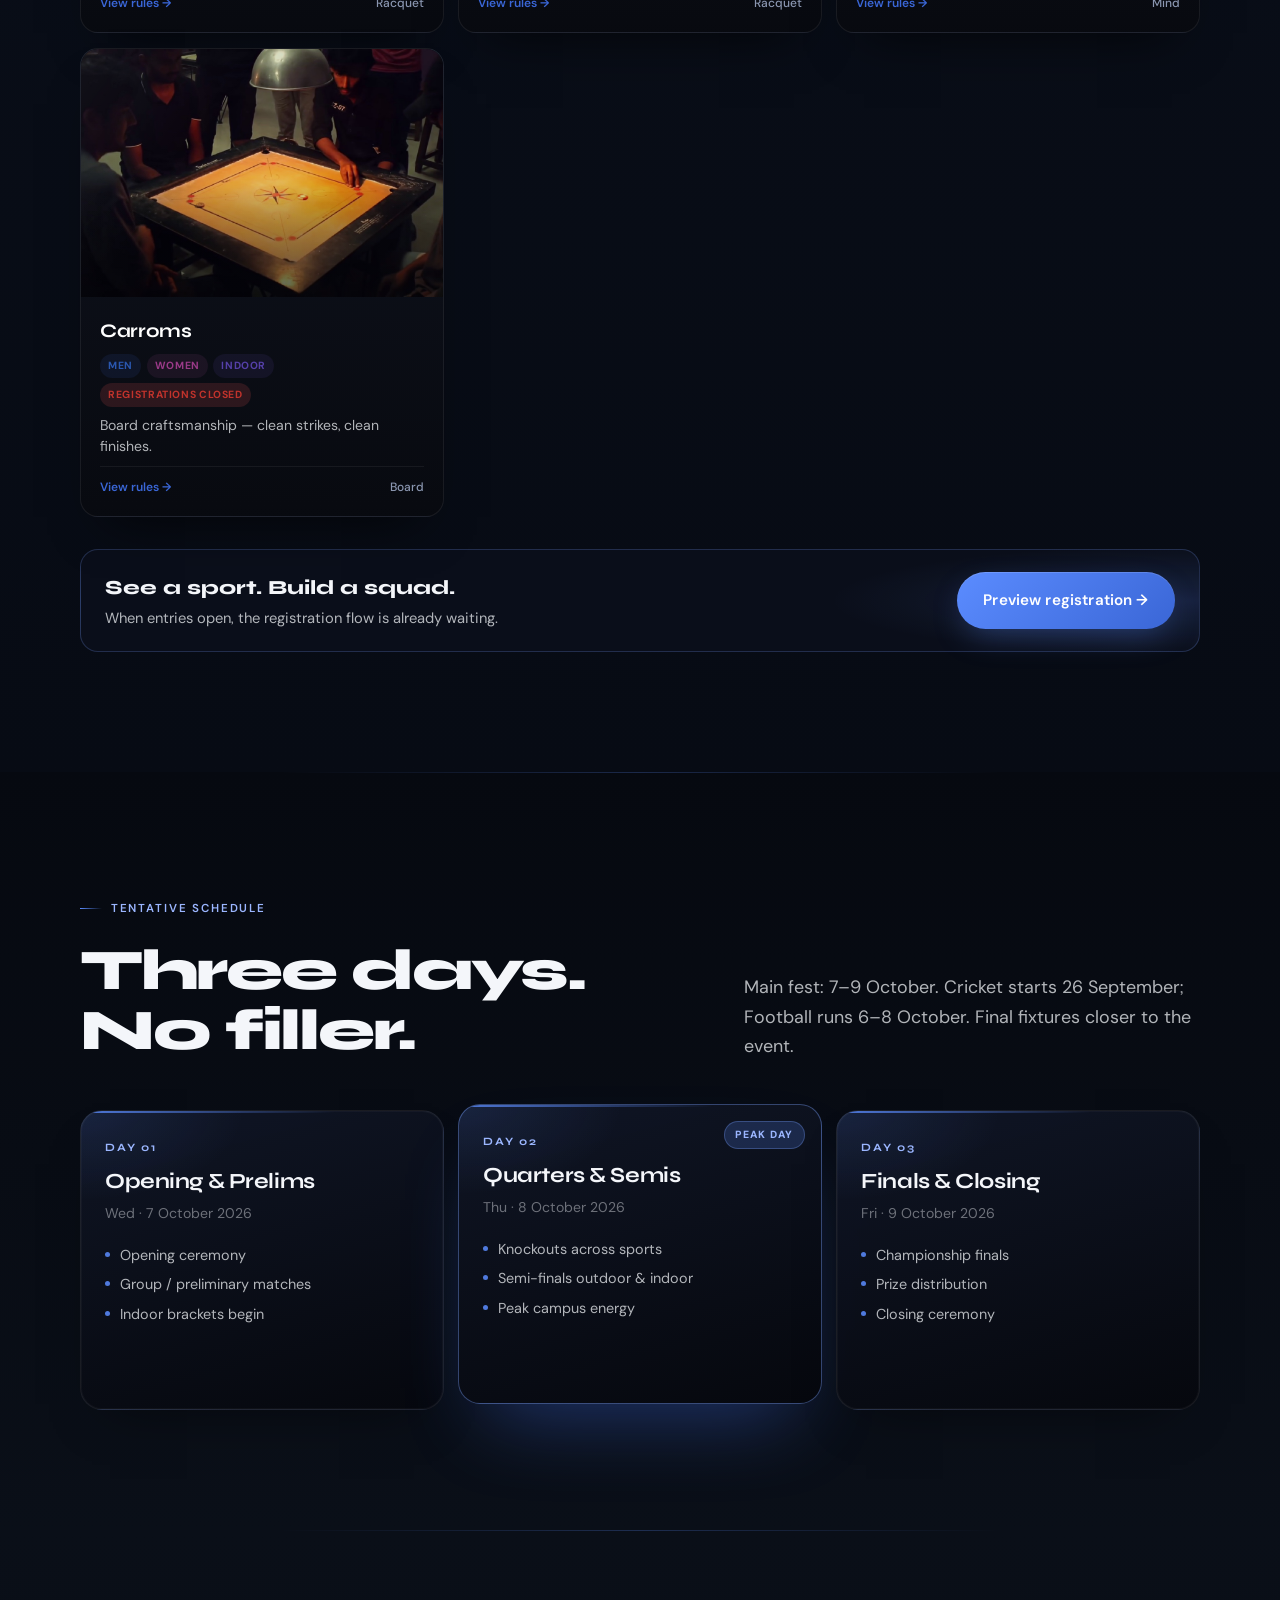
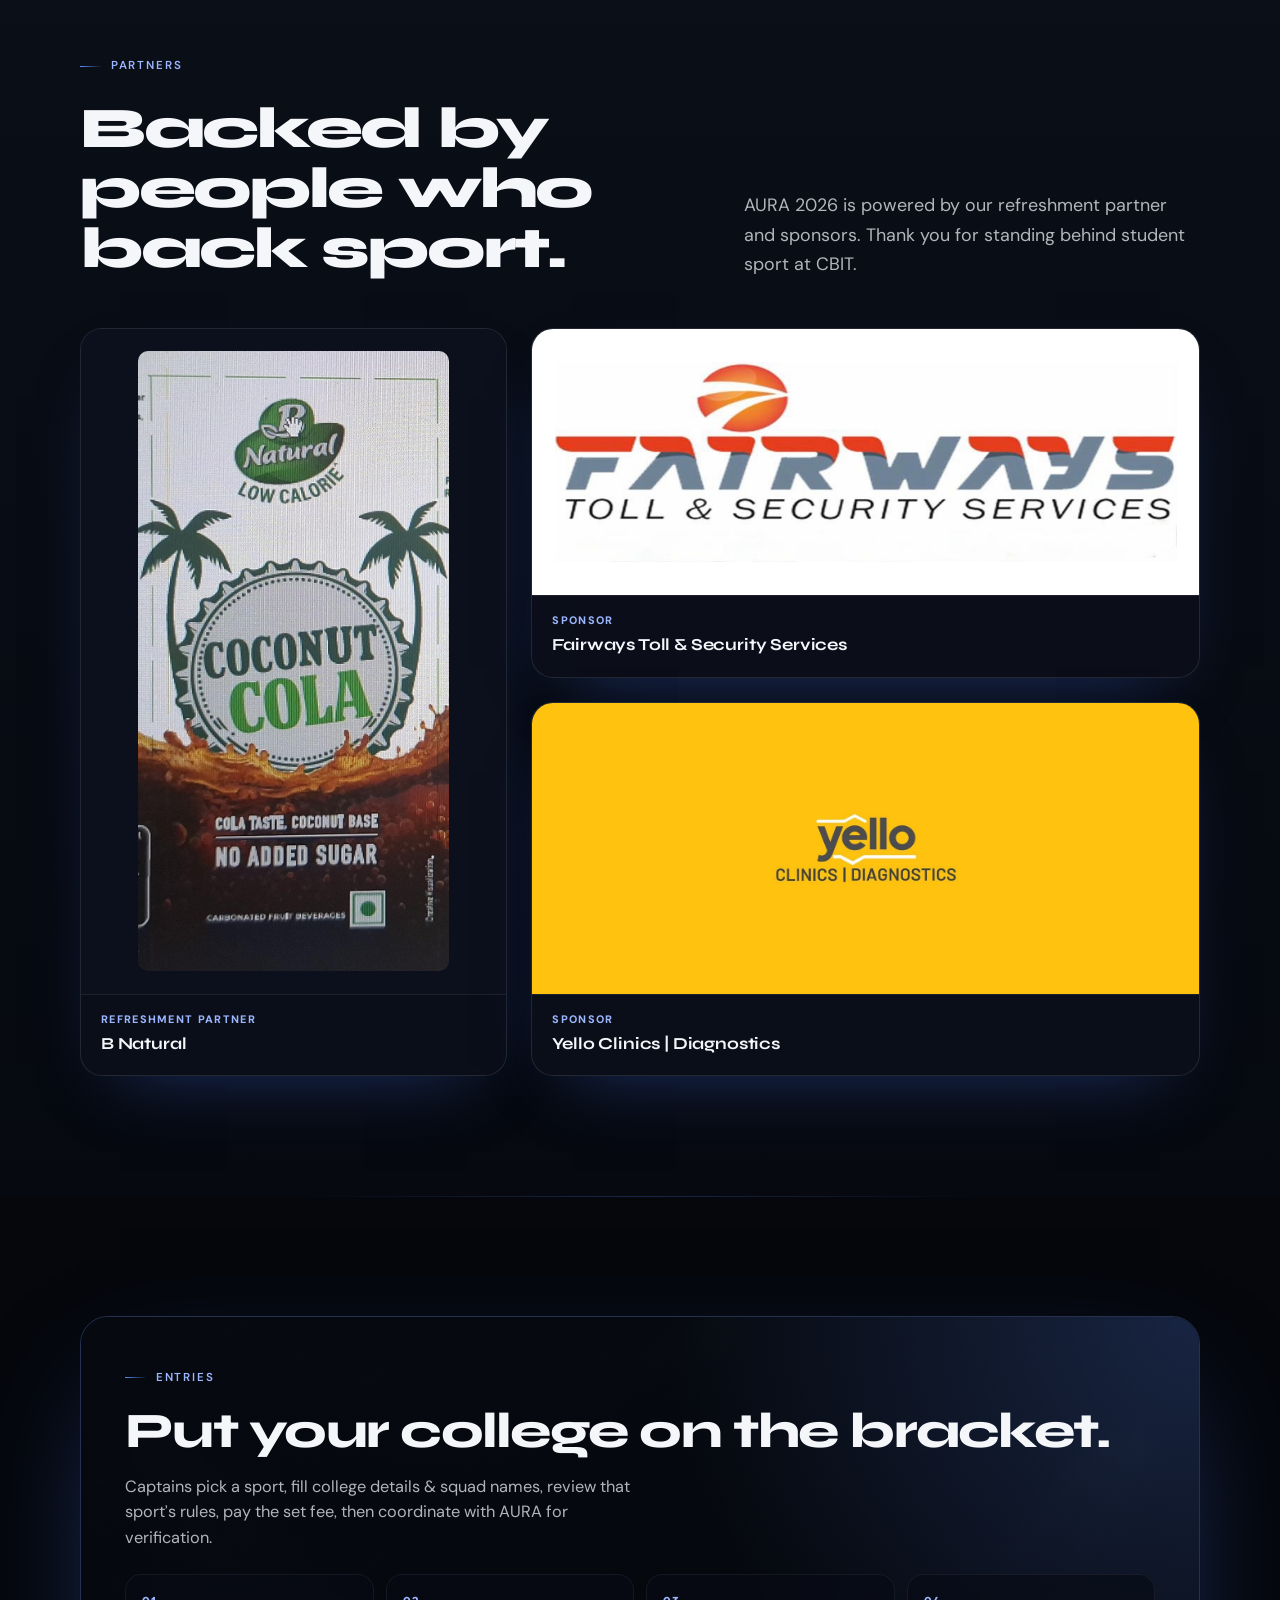
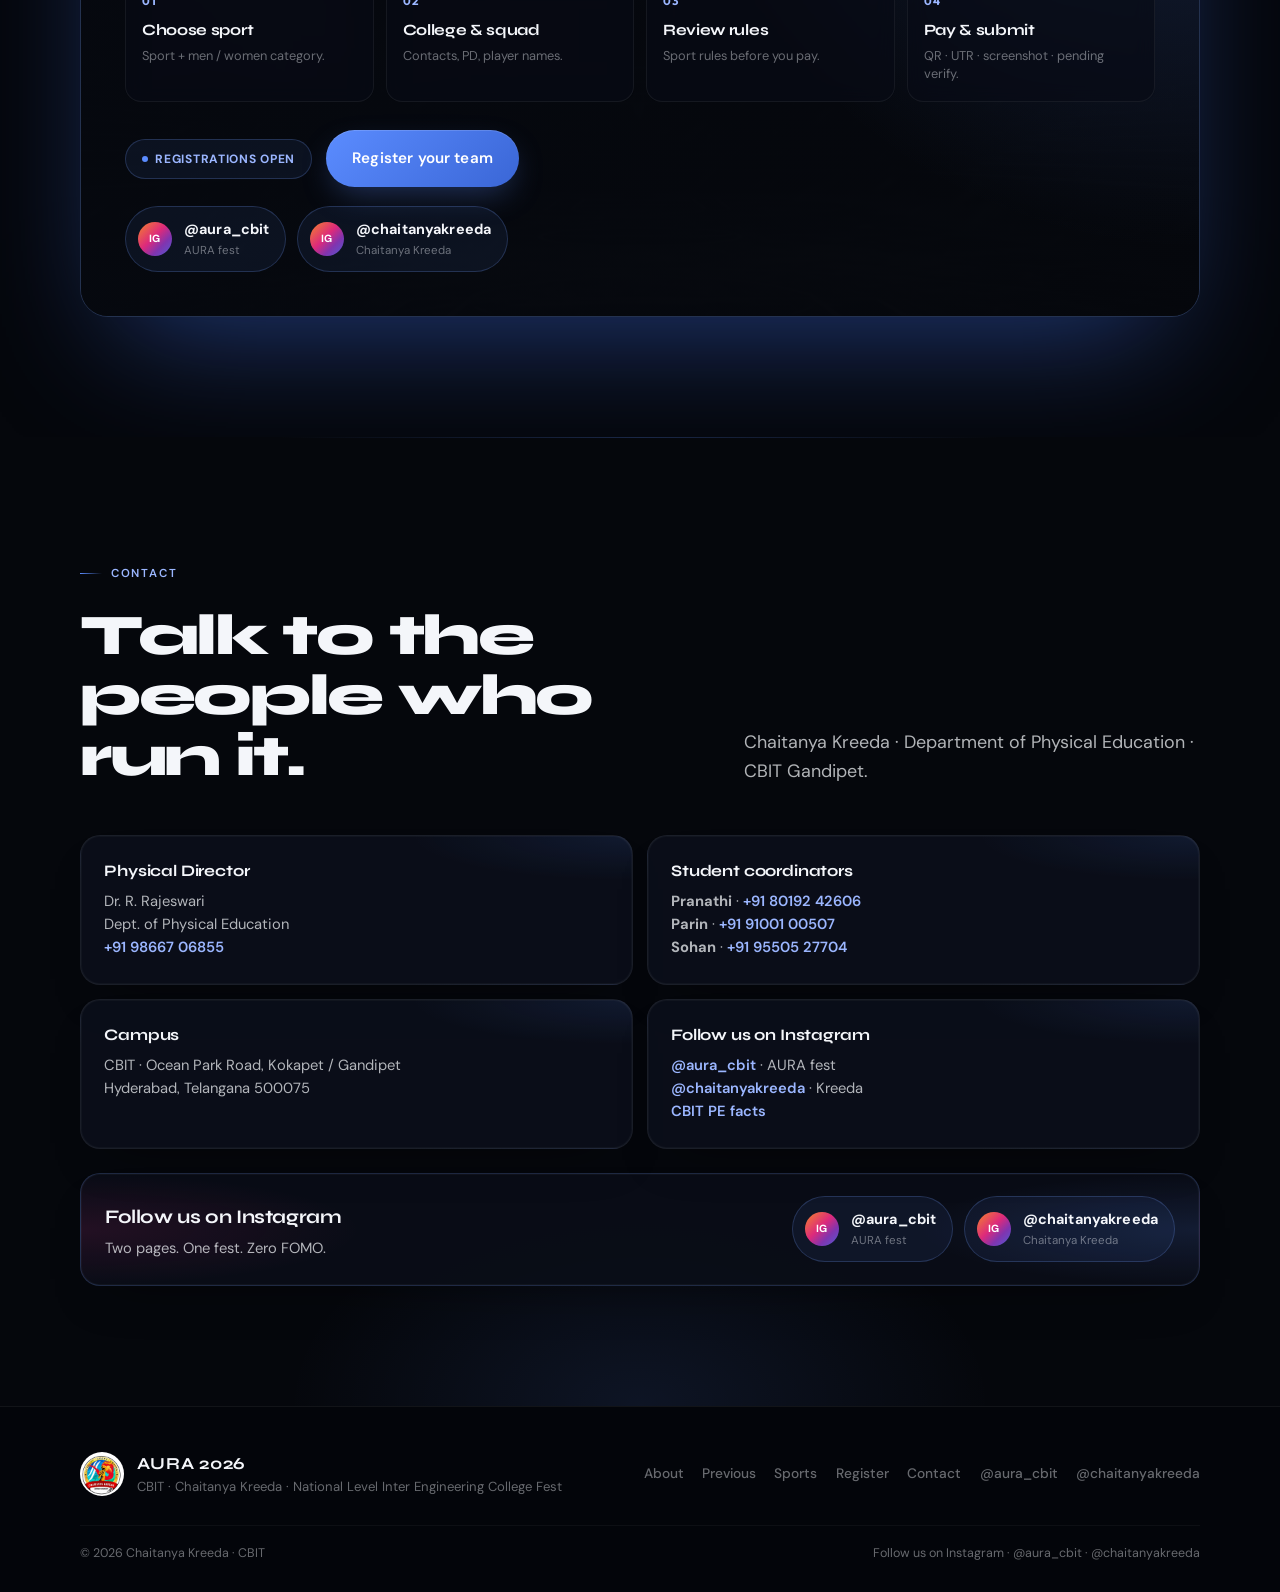
==== commit f2452d5b: "Close registrations for all sports. Co-Authored-By: Claude Sonnet 5.5 <noreply@anthropic.com>" ====
--- a/index.html
+++ b/index.html
@@ -388,7 +388,7 @@
             </div>
             <div class="sport-body">
               <h3>Football</h3>
-              <div class="sport-tags"><span class="tag tag-men">Men</span><span class="tag tag-outdoor">Outdoor</span><span class="tag">6–8 Oct</span><span class="tag tag-limited">First 15 teams only</span></div>
+              <div class="sport-tags"><span class="tag tag-men">Men</span><span class="tag tag-outdoor">Outdoor</span><span class="tag">6–8 Oct</span><span class="tag tag-closed">Registrations closed</span></div>
               <p>Played <strong>6–8 October 2026</strong> (earlier than the main fest window). Full-field knockout energy. <strong>Only the first 15 team registrations will be accepted.</strong></p>
               <div class="sport-foot">
                 <a class="soon" href="rules.html?sport=football" style="text-decoration:none">View rules →</a>
@@ -404,8 +404,8 @@
             </div>
             <div class="sport-body">
               <h3>Volleyball</h3>
-              <div class="sport-tags"><span class="tag tag-men">Men</span><span class="tag tag-women">Women</span><span class="tag tag-outdoor">Outdoor</span><span class="tag tag-closed">Men closed</span></div>
-              <p>Men’s and women’s brackets — fast rallies, campus crowds. <strong>Men’s registrations are closed</strong>; women can still register.</p>
+              <div class="sport-tags"><span class="tag tag-men">Men</span><span class="tag tag-women">Women</span><span class="tag tag-outdoor">Outdoor</span><span class="tag tag-closed">Registrations closed</span></div>
+              <p>Men’s and women’s brackets — fast rallies, campus crowds. <strong>Registrations are now closed.</strong></p>
               <div class="sport-foot">
                 <a class="soon" href="rules.html?sport=volleyball" style="text-decoration:none">View rules →</a>
                 <span class="type">Team</span>
@@ -435,7 +435,7 @@
             </div>
             <div class="sport-body">
               <h3>Throwball</h3>
-              <div class="sport-tags"><span class="tag tag-women">Women</span><span class="tag tag-outdoor">Outdoor</span></div>
+              <div class="sport-tags"><span class="tag tag-women">Women</span><span class="tag tag-outdoor">Outdoor</span><span class="tag tag-closed">Registrations closed</span></div>
               <p>Women’s throwball — sharp serves and strong inter-college rivalry.</p>
               <div class="sport-foot">
                 <a class="soon" href="rules.html?sport=throwball" style="text-decoration:none">View rules →</a>
@@ -451,7 +451,7 @@
             </div>
             <div class="sport-body">
               <h3>Badminton</h3>
-              <div class="sport-tags"><span class="tag tag-men">Men</span><span class="tag tag-women">Women</span><span class="tag tag-indoor">Indoor</span></div>
+              <div class="sport-tags"><span class="tag tag-men">Men</span><span class="tag tag-women">Women</span><span class="tag tag-indoor">Indoor</span><span class="tag tag-closed">Registrations closed</span></div>
               <p>Indoor speed and precision for men and women.</p>
               <div class="sport-foot">
                 <a class="soon" href="rules.html?sport=badminton" style="text-decoration:none">View rules →</a>
@@ -466,7 +466,7 @@
             </div>
             <div class="sport-body">
               <h3>Table Tennis</h3>
-              <div class="sport-tags"><span class="tag tag-men">Men</span><span class="tag tag-women">Women</span><span class="tag tag-indoor">Indoor</span></div>
+              <div class="sport-tags"><span class="tag tag-men">Men</span><span class="tag tag-women">Women</span><span class="tag tag-indoor">Indoor</span><span class="tag tag-closed">Registrations closed</span></div>
               <p>Fast indoor brackets — spin, smash, nerve.</p>
               <div class="sport-foot">
                 <a class="soon" href="rules.html?sport=table-tennis" style="text-decoration:none">View rules →</a>
@@ -481,7 +481,7 @@
             </div>
             <div class="sport-body">
               <h3>Chess</h3>
-              <div class="sport-tags"><span class="tag tag-men">Men</span><span class="tag tag-women">Women</span><span class="tag tag-indoor">Indoor</span></div>
+              <div class="sport-tags"><span class="tag tag-men">Men</span><span class="tag tag-women">Women</span><span class="tag tag-indoor">Indoor</span><span class="tag tag-closed">Registrations closed</span></div>
               <p>Quiet intensity. Clock-controlled competitive boards.</p>
               <div class="sport-foot">
                 <a class="soon" href="rules.html?sport=chess" style="text-decoration:none">View rules →</a>
@@ -496,7 +496,7 @@
             </div>
             <div class="sport-body">
               <h3>Carroms</h3>
-              <div class="sport-tags"><span class="tag tag-men">Men</span><span class="tag tag-women">Women</span><span class="tag tag-indoor">Indoor</span></div>
+              <div class="sport-tags"><span class="tag tag-men">Men</span><span class="tag tag-women">Women</span><span class="tag tag-indoor">Indoor</span><span class="tag tag-closed">Registrations closed</span></div>
               <p>Board craftsmanship — clean strikes, clean finishes.</p>
               <div class="sport-foot">
                 <a class="soon" href="rules.html?sport=carroms" style="text-decoration:none">View rules →</a>
